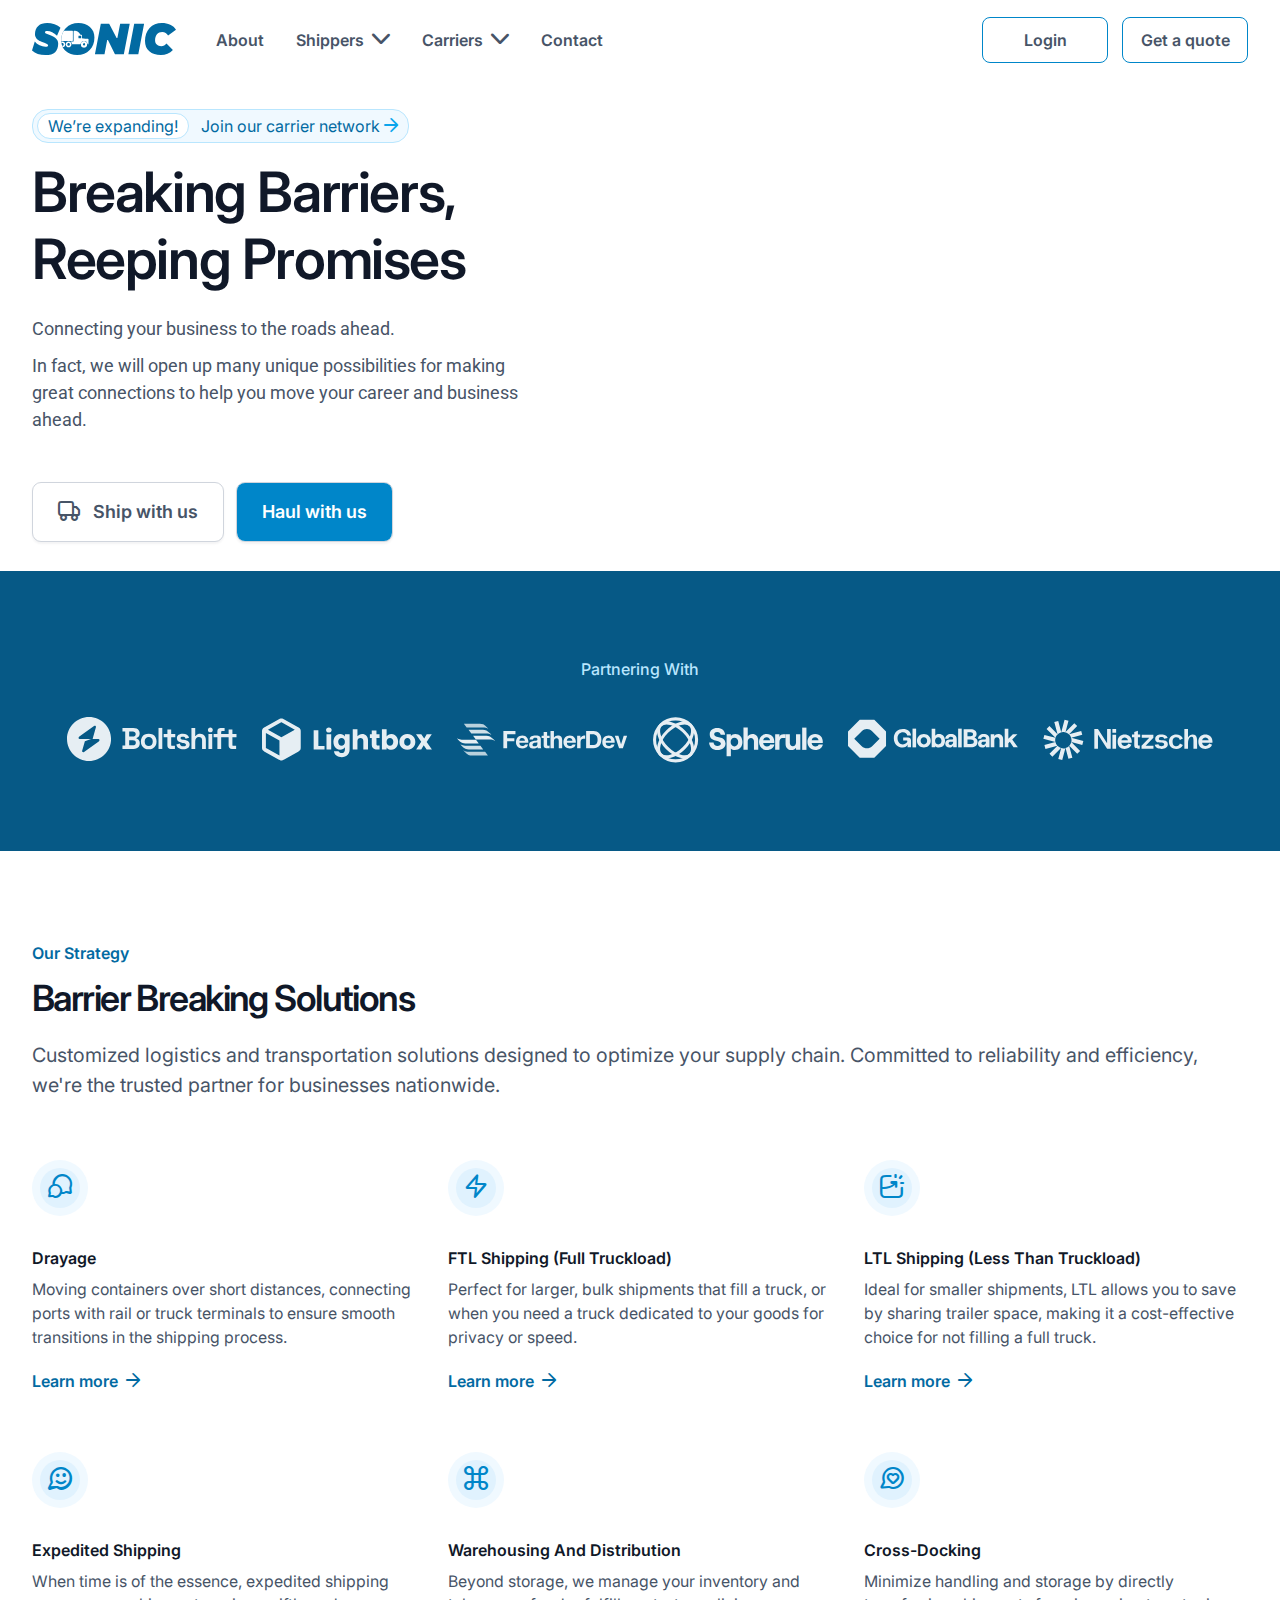
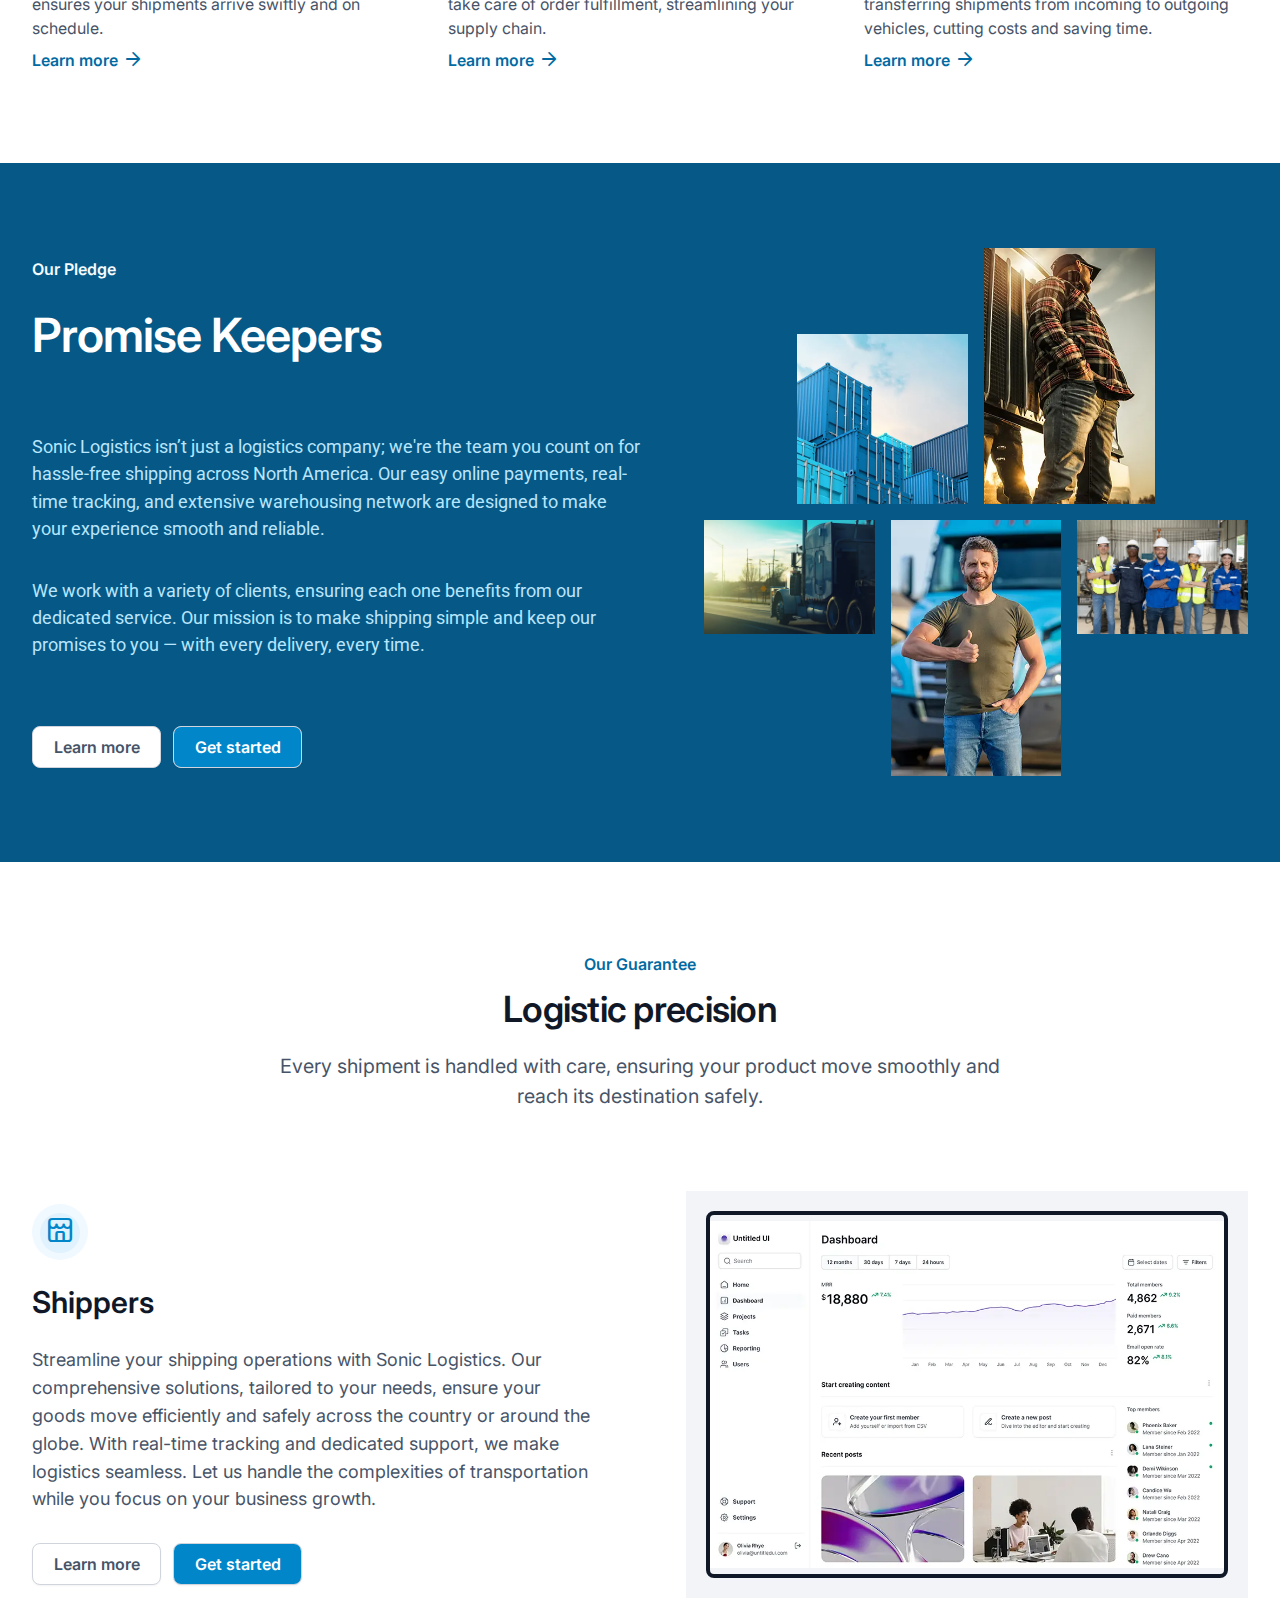
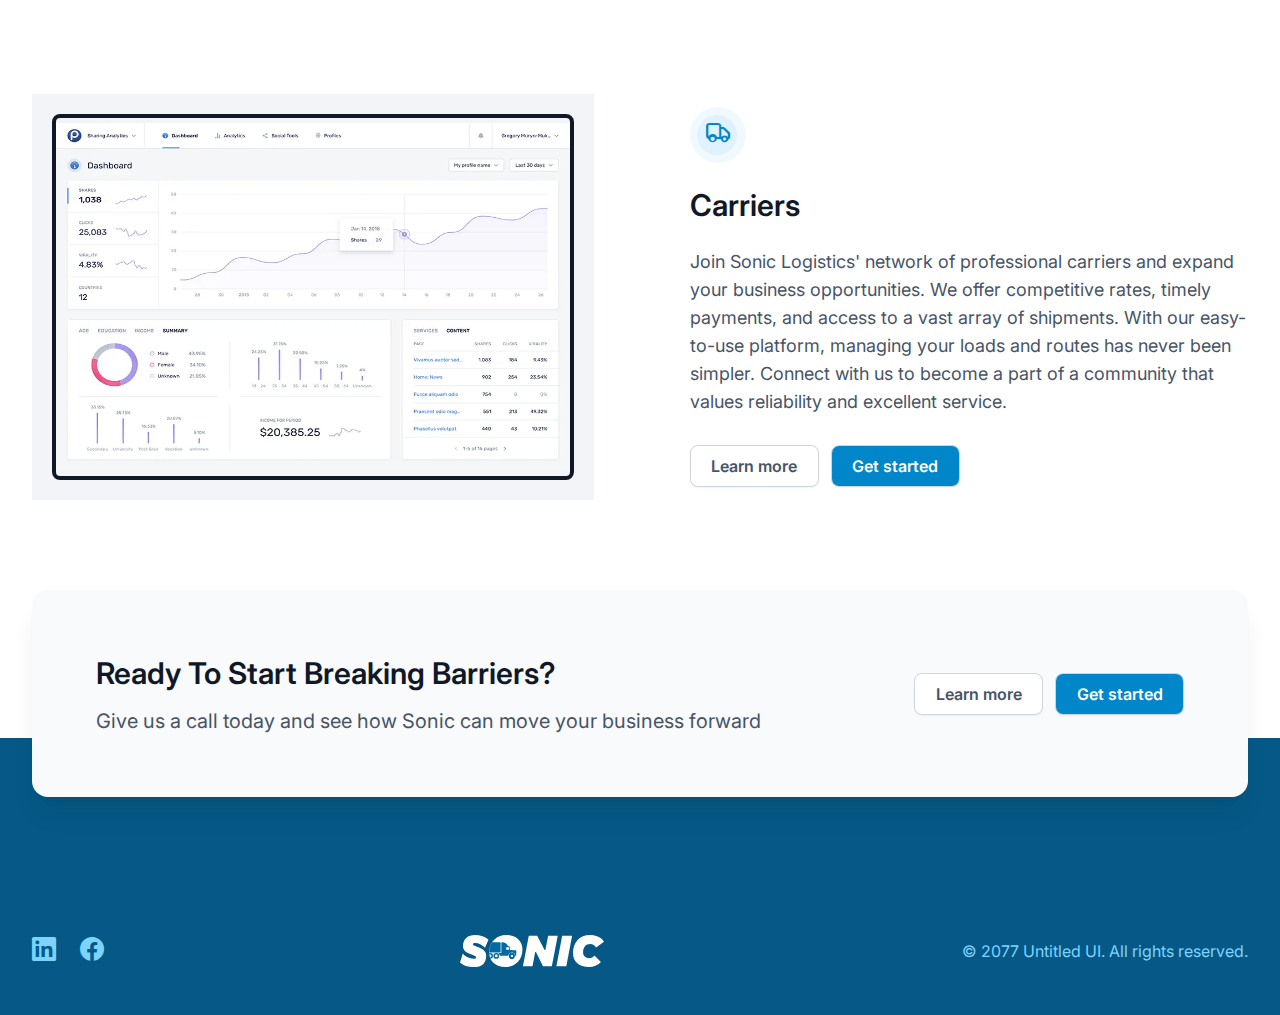
==== index.html @ 45ee9a06 "change_28.04.24-19:15" ====
<!DOCTYPE html>
<html lang="en">

<head>
	<title>SonicLogistic</title>
	<meta charset="UTF-8">
	<meta name="format-detection" content="telephone=no">
	<meta name="description" content="Author: Garshin K. V.,
	Truck rental website">
	<!-- <style>body{opacity: 0;}</style> -->
	<link rel="stylesheet" href="css/style.min.css?_v=20240428190856">
	<link rel="shortcut icon" href="favicon.ico">
	<!-- <meta name="robots" content="noindex, nofollow"> -->
	<meta name="viewport" content="width=device-width, initial-scale=1.0">
</head>

<body>
	<div class="wrapper">
		<div id="popup-open" aria-hidden="true" class="popup">
			<div class="popup__wrapper">

				<div class="popup__content">
					<button data-close type="button" class="popup__close-form">q</button>

					<!-- //TODO Form login -->
					<div class="client-blank client-blank--entrance">
						<h2 class="client-blank__title">Login</h2>

						<form class="client-blank__card-form" action="#" method="GET" enctype="multipart/form-data">

							<div class="client-blank__item-box">
								<span class="client-blank__icon-item">s</span>
								<input id="client-blank__cell-item-email" type="email" class="client-blank__cell-item" name="cell-email" required>
								<label for="client-blank__cell-item-email" class="client-blank__item-inscription">Enter Email</label>
							</div>

							<div class="client-blank__item-box">
								<span id="pass-icon" class="client-blank__icon-item client-blank__icon-item--pass">r</span>
								<input id="client-blank__cell-item-pass" type="password" class="client-blank__cell-item" name="cell-password" required>
								<label for="client-blank__cell-item-pass" class="client-blank__item-inscription">Enter Password</label>
							</div>

							<div class="client-blank__remember-forgot">
								<input id="client-blank__cell-remember-log" type="checkbox" class="client-blank__cell-remember" name="forgot-remember">
								<label for="client-blank__cell-remember-log" class="client-blank__remember-inscription">Remember me</label>

								<a href="#" target="_blank" class="client-blank__link-form-jump">Forgot Pasword?</a>
							</div>

							<button type="submit" class="client-blank__btn-login" arial-label="Enter form">Login</button>

							<div class="client-blank__login-register">
								<p class="client-blank__dont-account">Don't have account?</p>
								<button id="register" type="button" class="client-blank__link-form-log">Register</button>
							</div>

						</form>
					</div>

					<!-- //TODO Form registration -->
					<div class="client-blank client-blank--registration">
						<h2 class="client-blank__title">Registration</h2>

						<form class="client-blank__card-form" action="#" method="GET" enctype="multipart/form-data">

							<div class="client-blank__item-box">
								<span class="client-blank__icon-item">t</span>
								<input id="client-blank__user-cell" type="text" class="client-blank__cell-item" name="cell-user" required>
								<label for="client-blank__user-cell" class="client-blank__item-inscription">Username</label>
							</div>

							<div class="client-blank__item-box">
								<span class="client-blank__icon-item">s</span>
								<input id="client-blank__cell-item-email-reg" type="email" class="client-blank__cell-item" name="cell-email" required>
								<label for="client-blank__cell-item-email-reg" class="client-blank__item-inscription">Enter Email</label>
							</div>

							<div class="client-blank__item-box">
								<span id="pass-icon-reg" class="client-blank__icon-item client-blank__icon-item--reg">r</span>
								<input id="client-blank__cell-item-pass-reg" type="password" class="client-blank__cell-item" name="cell-password" required>
								<label for="client-blank__cell-item-pass-reg" class="client-blank__item-inscription">Enter Password</label>
							</div>

							<div class="client-blank__remember-forgot">
								<input id="client-blank__cell-remember-reg" type="checkbox" class="client-blank__cell-remember" name="forgot-remember">
								<label for="client-blank__cell-remember-reg" class="client-blank__remember-inscription">I agree to the terms & conditions</label>
							</div>

							<button type="submit" class="client-blank__btn-regestration" arial-label="Enter form">Login</button>

							<div class="client-blank__login-register">
								<p class="client-blank__dont-account">Alredy have account?</p>
								<button id="login" type="button" class="client-blank__link-form-log">Login</button>
							</div>

						</form>
					</div>

				</div>
			</div>
		</div>


		<header data-lp class="header">
			<div class="header__container">
				<a class="header__link" href="index.html" aria-label="Logo Company Sonic Logistic">
					<svg class="header__logo-company" xmlns="http://www.w3.org/2000/svg" width="144" height="32">
						<path d="M23.43 15.06c-.91-.7-1.85-1.3-2.81-1.78-.96-.49-2.13-.97-3.54-1.46-1.49-.54-2.55-1-3.16-1.36-.62-.38-.93-.79-.93-1.25 0-.83.76-1.24 2.28-1.24 3.29 0 6.53 1.56 9.74 4.67l3.46-7.85C26.98 3.17 25 1.96 22.52 1.17 20.05.39 17.59 0 15.14 0c-3.74 0-6.7.96-8.88 2.89-2.18 1.92-3.27 4.68-3.27 8.25 0 .97.17 1.85.51 2.65.34.81.72 1.45 1.14 1.95s1.04 1 1.88 1.48c.82.49 1.5.84 2.04 1.07.53.23 1.3.55 2.32.95 2.08.76 3.47 1.36 4.17 1.79.71.43 1.06.89 1.06 1.38 0 .91-.9 1.37-2.7 1.37-2 0-3.94-.48-5.84-1.44s-3.49-2.27-4.79-3.92L0 27.38C3.34 30.46 7.78 32 13.33 32c4.53 0 7.8-.96 9.82-2.87 2.03-1.92 3.04-4.67 3.04-8.27 0-1.22-.23-2.33-.69-3.3a7.05 7.05 0 0 0-2.07-2.5Zm34.5-11.08C54.94 1.33 51.11 0 46.44 0c-5.15 0-9.3 1.64-12.46 4.93-.69.71-1.3 1.46-1.83 2.25-.12.19-.25.37-.35.56 0 .01 0 .02-.02.03-1.71 2.75-2.55 5.99-2.55 9.72v.47c0 .09.01.18.01.27 0 .05.01.1.01.15.01.13.01.26.02.38 0 .05.01.11.01.16 0 .13.02.24.04.36.02.28.06.55.11.83.02.11.03.21.06.31 0 .03 0 .05.01.07.14.76.33 1.48.59 2.17a12.007 12.007 0 0 0 .51 1.24c.05.1.1.22.16.32.01.03.03.06.04.09.06.1.12.21.18.32.71 1.22 1.62 2.34 2.74 3.35 2.99 2.68 6.8 4.02 11.44 4.02 5.21 0 9.38-1.64 12.53-4.95 3.15-3.29 4.73-7.48 4.73-12.57 0-4.34-1.5-7.84-4.5-10.5ZM88.16.72l-2.79 14.27h-.75L77.17.72H68.8l-5.87 30.55h9.57l2.7-14.31h.75l7 14.31h8.88L97.73.72h-9.57Zm14.04 0-5.81 30.55h9.91L112.11.72h-9.91Zm30.02 21.73c-.94.48-1.94.72-2.98.72-1.8 0-3.28-.52-4.43-1.56s-1.73-2.51-1.73-4.39c0-2.43.62-4.42 1.88-5.98 1.25-1.55 3-2.34 5.25-2.34 1.3 0 2.46.34 3.51.99 1.03.67 1.82 1.5 2.36 2.53L144 6.76c-1.32-2.28-3.24-3.98-5.77-5.09C135.69.55 132.92 0 129.92 0c-5.15 0-9.26 1.66-12.32 4.99-3.07 3.32-4.6 7.65-4.6 12.96 0 4.4 1.44 7.84 4.33 10.32 2.88 2.48 6.72 3.73 11.53 3.73s8.92-1.65 12.03-4.97l-6.42-6.51c-.56.8-1.32 1.44-2.25 1.93Z" style="fill:#026aa2;stroke-width:0" />
						<path d="M40.89 8.25v9.22c0 .28-.23.51-.51.51H29.39s-.1-.01-.15-.02v-.47c0-3.73.84-6.97 2.55-9.72.01-.01.01-.02.02-.03h8.58c.28 0 .51.23.51.51Z" style="fill:#fff;stroke-width:0" />
						<path d="M55.75 15.86c-1.3-.1-3.84-.32-5.07-.42-.4-.03-.7-.36-.7-.76v-2.35c0-.37-.3-.67-.67-.66h-.51c-.33 0-.63-.18-.76-.48-.48-1.02-1.88-3.32-4.93-3.45h-.8c-.4 0-.72.33-.72.73v10.05h-2.86s-.09.04-.09.09v.03s.01.04.02.06c.41.49 1.15.65 1.45 2.67h8.51s.06-3.39 3.74-3.39c2.85 0 3.2 3.23 3.2 3.23s.79.57.89-.25c.07-.61.1-3.26.1-4.52 0-.46-.35-.54-.8-.58Zm-6.54-.54h-2.62s-.16-.67-.16-1.44.16-1.23.16-1.23h2.62v2.67Z" style="fill:#fff;stroke-width:0" />
						<path d="M52.09 18.52a2.86 2.86 0 1 0-.001 5.719 2.86 2.86 0 0 0 .001-5.719Zm0 4.19c-.73 0-1.33-.6-1.33-1.33s.6-1.33 1.33-1.33 1.33.6 1.33 1.33-.6 1.33-1.33 1.33Z" style="fill:#fff;stroke-width:0" />
						<path d="M52.09 18.52a2.86 2.86 0 1 0-.001 5.719 2.86 2.86 0 0 0 .001-5.719Zm0 4.19c-.73 0-1.33-.6-1.33-1.33s.6-1.33 1.33-1.33 1.33.6 1.33 1.33-.6 1.33-1.33 1.33Z" style="fill:#fff;stroke-width:0" />
						<path d="M52.09 18.52a2.86 2.86 0 1 0-.001 5.719 2.86 2.86 0 0 0 .001-5.719Zm0 4.19c-.73 0-1.33-.6-1.33-1.33s.6-1.33 1.33-1.33 1.33.6 1.33 1.33-.6 1.33-1.33 1.33Zm-21.67-4.19c-.41 0-.79.08-1.14.24 0 .05.01.11.01.16 0 .13.02.24.04.36.02.28.06.55.11.83.02.11.03.21.06.31.24-.23.56-.37.92-.37.73 0 1.32.6 1.32 1.33s-.59 1.33-1.32 1.33a.86.86 0 0 1-.32-.05 12.007 12.007 0 0 0 .51 1.24c.05.1.1.22.16.32 1.41-.18 2.5-1.38 2.5-2.84 0-1.58-1.28-2.86-2.85-2.86Zm6.17.03c-1.57 0-2.85 1.27-2.85 2.85s1.28 2.86 2.85 2.86 2.86-1.28 2.86-2.86-1.28-2.85-2.86-2.85Zm0 4.18c-.73 0-1.32-.59-1.32-1.33s.59-1.33 1.32-1.33 1.33.6 1.33 1.33-.59 1.33-1.33 1.33Z" style="fill:#fff;stroke-width:0" />
					</svg>
				</a>

				<div class="header__menu menu">


					<nav class="menu__body">
						<ul class="menu__list">
							<li class="menu__item">
								<a href="about.html" class="menu__link">About</a>
							</li>

							<li class="menu__item menu__item--mark">

								<a href="shippers.html" class="menu__link menu__link--parent">Shippers</a>

								<div class="menu__submenu submenu">
									<ul class="submenu__box">
										<li class="submenu__item">
											<a href="shippers.html#offers-shippers" class="submenu__link">Offers</a>
										</li>
										<li class="submenu__item">
											<a href="shippers.html#cooperation-shippers" class="submenu__link">Cooperation</a>
										</li>
										<li class="submenu__item">
											<a href="shippers.html#logistic-shippers" class="submenu__link">Logistic</a>
										</li>
										<li class="submenu__item">
											<a href="shippers.html#meneger-shippers" class="submenu__link">Management</a>
										</li>
										<li class="submenu__item">
											<a href="shippers.html#support-shippers" class="submenu__link">Support</a>
										</li>
										<li class="submenu__item">
											<a href="shippers.html#solution-shippers" class="submenu__link">Solutions</a>
										</li>
										<li class="submenu__item">
											<a href="shippers.html#barries-shippers" class="submenu__link">Feedback</a>
										</li>
									</ul>
								</div>
							</li>

							<li class="menu__item menu__item--mark">
								<a href="carriers.html" class="menu__link menu__link--parent">Carriers
								</a>
								<div class="menu__submenu submenu">
									<ul class="submenu__box">
										<li class="submenu__item">
											<a href="carriers.html#growth-carriers" class="submenu__link">Growth</a>
										</li>
										<li class="submenu__item">
											<a href="carriers.html#partnering-carriers" class="submenu__link">Cooperation</a>
										</li>
										<li class="submenu__item">
											<a href="carriers.html#support-carriers" class="submenu__link">Features</a>
										</li>
										<li class="submenu__item">
											<a href="carriers.html#feedback-carriers" class="submenu__link">Feedback</a>
										</li>
									</ul>
								</div>
							</li>

							<li class="menu__item">
								<a href="contact.html" class="menu__link">Contact</a>
							</li>
						</ul>
					</nav>


					<div class="menu__header-btn" data-da=".menu__list,519.98">
						<button type="button" data-popup="#popup-open" class="menu__btn-access menu__btn-access--login-in" aria-label="Login in">Login</button>
						<button type="button" class="menu__btn-access menu__btn-access--get-quote" aria-label="Get a quote">Get a quote</button>
					</div>

					<button type="button" class="menu__icon icon-menu" aria-label="Burger menu icon"><span></span></button>

				</div>
			</div>
		</header>
		<main class="page page--speaking">

			<!-- TODO BLOCK Hero -->
			<section class="hero hero--setup">
				<div class="hero__content">
					<div class="hero__zone">
						<div class="hero__body">
							<div class="hero__row-content">
								<div class="hero__expanding">We’re expanding!</div>
								<a href="#" target="_blank" class="hero__link">Join our carrier network</a>
							</div>
							<h1 class="hero__title">Breaking barriers, reeping promises</h1>
							<div class="hero__paragraph">
								<p>Connecting your business to the roads ahead.</p>
								<p>In fact, we will open up many unique possibilities for making great connections to help you move your career and business ahead.
								</p>
							</div>

							<div class="button-group button-group--setup">
								<button class="button-group__btn-jump button-group__btn-jump--ship-us" aria-label="Learn More">Ship with us</button>
								<button class="button-group__btn-jump button-group__btn-jump--haul-us" aria-label="Get Started">Haul with us</button>
							</div>

						</div>
					</div>
				</div>

				<div class="hero__image">
					<video src="img/home/hero/track.mp4" autoplay muted loop class="hero__img-item"></video>
				</div>
			</section>

			<!-- TODO BLOCK Partnering -->
			<section class="partner partner--setup">
				<div class="partner__container">
					<h3 class="partner__sub-caption">Partnering with</h3>

					<div class="partner__inner-list company-list">
						<div class="company-list__item">
							<svg class="company-list__thumb" width="170" height="48" viewBox="0 0 170 48" fill="none" xmlns="http://www.w3.org/2000/svg">
								<g opacity="0.9">
									<path fill-rule="evenodd" clip-rule="evenodd" d="M22 46C34.1503 46 44 36.1503 44 24C44 11.8497 34.1503 2 22 2C9.84971 2 0 11.8497 0 24C0 36.1503 9.84971 46 22 46ZM28.8632 12.2485C29.1973 11.0619 28.0457 10.3601 26.994 11.1094L12.3124 21.5685C11.1718 22.3811 11.3512 24 12.5819 24H16.448V23.9701H23.9828L17.8433 26.1363L15.1368 35.7515C14.8027 36.9382 15.9542 37.6399 17.006 36.8906L31.6876 26.4315C32.8282 25.619 32.6487 24 31.4181 24H25.5553L28.8632 12.2485Z" fill="white" />
									<path d="M55.38 33.9092V30.4292H58.14V16.3892H55.38V12.9092H66.18C67.46 12.9092 68.57 13.1292 69.51 13.5692C70.47 13.9892 71.21 14.5992 71.73 15.3992C72.27 16.1792 72.54 17.1192 72.54 18.2192V18.5192C72.54 19.4792 72.36 20.2692 72 20.8892C71.64 21.4892 71.21 21.9592 70.71 22.2992C70.23 22.6192 69.77 22.8492 69.33 22.9892V23.5292C69.77 23.6492 70.25 23.8792 70.77 24.2192C71.29 24.5392 71.73 25.0092 72.09 25.6292C72.47 26.2492 72.66 27.0592 72.66 28.0592V28.3592C72.66 29.5192 72.39 30.5192 71.85 31.3592C71.31 32.1792 70.56 32.8092 69.6 33.2492C68.66 33.6892 67.56 33.9092 66.3 33.9092H55.38ZM62.1 30.3092H65.82C66.68 30.3092 67.37 30.0992 67.89 29.6792C68.43 29.2592 68.7 28.6592 68.7 27.8792V27.5792C68.7 26.7992 68.44 26.1992 67.92 25.7792C67.4 25.3592 66.7 25.1492 65.82 25.1492H62.1V30.3092ZM62.1 21.5492H65.76C66.58 21.5492 67.25 21.3392 67.77 20.9192C68.31 20.4992 68.58 19.9192 68.58 19.1792V18.8792C68.58 18.1192 68.32 17.5392 67.8 17.1392C67.28 16.7192 66.6 16.5092 65.76 16.5092H62.1V21.5492Z" fill="white" />
									<path d="M81.6019 34.3292C80.1219 34.3292 78.7919 34.0292 77.6119 33.4292C76.4319 32.8292 75.5019 31.9592 74.8219 30.8192C74.1419 29.6792 73.8019 28.3092 73.8019 26.7092V26.2292C73.8019 24.6292 74.1419 23.2592 74.8219 22.1192C75.5019 20.9792 76.4319 20.1092 77.6119 19.5092C78.7919 18.9092 80.1219 18.6092 81.6019 18.6092C83.0819 18.6092 84.4119 18.9092 85.5919 19.5092C86.7719 20.1092 87.7019 20.9792 88.3819 22.1192C89.0619 23.2592 89.4019 24.6292 89.4019 26.2292V26.7092C89.4019 28.3092 89.0619 29.6792 88.3819 30.8192C87.7019 31.9592 86.7719 32.8292 85.5919 33.4292C84.4119 34.0292 83.0819 34.3292 81.6019 34.3292ZM81.6019 30.9692C82.7619 30.9692 83.7219 30.5992 84.4819 29.8592C85.2419 29.0992 85.6219 28.0192 85.6219 26.6192V26.3192C85.6219 24.9192 85.2419 23.8492 84.4819 23.1092C83.7419 22.3492 82.7819 21.9692 81.6019 21.9692C80.4419 21.9692 79.4819 22.3492 78.7219 23.1092C77.9619 23.8492 77.5819 24.9192 77.5819 26.3192V26.6192C77.5819 28.0192 77.9619 29.0992 78.7219 29.8592C79.4819 30.5992 80.4419 30.9692 81.6019 30.9692Z" fill="white" />
									<path d="M91.391 33.9092V12.9092H95.171V33.9092H91.391Z" fill="white" />
									<path d="M103.56 33.9092C102.58 33.9092 101.78 33.6092 101.16 33.0092C100.56 32.3892 100.26 31.5692 100.26 30.5492V22.1492H96.5398V19.0292H100.26V14.4092H104.04V19.0292H108.12V22.1492H104.04V29.8892C104.04 30.4892 104.32 30.7892 104.88 30.7892H107.76V33.9092H103.56Z" fill="white" />
									<path d="M116.221 34.3292C114.281 34.3292 112.691 33.9092 111.451 33.0692C110.211 32.2292 109.461 31.0292 109.201 29.4692L112.681 28.5692C112.821 29.2692 113.051 29.8192 113.371 30.2192C113.711 30.6192 114.121 30.9092 114.601 31.0892C115.101 31.2492 115.641 31.3292 116.221 31.3292C117.101 31.3292 117.751 31.1792 118.171 30.8792C118.591 30.5592 118.801 30.1692 118.801 29.7092C118.801 29.2492 118.601 28.8992 118.201 28.6592C117.801 28.3992 117.161 28.1892 116.281 28.0292L115.441 27.8792C114.401 27.6792 113.451 27.4092 112.591 27.0692C111.731 26.7092 111.041 26.2192 110.521 25.5992C110.001 24.9792 109.741 24.1792 109.741 23.1992C109.741 21.7192 110.281 20.5892 111.361 19.8092C112.441 19.0092 113.861 18.6092 115.621 18.6092C117.281 18.6092 118.661 18.9792 119.761 19.7192C120.861 20.4592 121.581 21.4292 121.921 22.6292L118.411 23.7092C118.251 22.9492 117.921 22.4092 117.421 22.0892C116.941 21.7692 116.341 21.6092 115.621 21.6092C114.901 21.6092 114.351 21.7392 113.971 21.9992C113.591 22.2392 113.401 22.5792 113.401 23.0192C113.401 23.4992 113.601 23.8592 114.001 24.0992C114.401 24.3192 114.941 24.4892 115.621 24.6092L116.461 24.7592C117.581 24.9592 118.591 25.2292 119.491 25.5692C120.411 25.8892 121.131 26.3592 121.651 26.9792C122.191 27.5792 122.461 28.3992 122.461 29.4392C122.461 30.9992 121.891 32.2092 120.751 33.0692C119.631 33.9092 118.121 34.3292 116.221 34.3292Z" fill="white" />
									<path d="M124.274 33.9092V12.9092H128.054V20.8592H128.594C128.754 20.5392 129.004 20.2192 129.344 19.8992C129.684 19.5792 130.134 19.3192 130.694 19.1192C131.274 18.8992 132.004 18.7892 132.884 18.7892C134.044 18.7892 135.054 19.0592 135.914 19.5992C136.794 20.1192 137.474 20.8492 137.954 21.7892C138.434 22.7092 138.674 23.7892 138.674 25.0292V33.9092H134.894V25.3292C134.894 24.2092 134.614 23.3692 134.054 22.8092C133.514 22.2492 132.734 21.9692 131.714 21.9692C130.554 21.9692 129.654 22.3592 129.014 23.1392C128.374 23.8992 128.054 24.9692 128.054 26.3492V33.9092H124.274Z" fill="white" />
									<path d="M141.26 33.9092V19.0292H145.04V33.9092H141.26ZM143.15 17.2892C142.47 17.2892 141.89 17.0692 141.41 16.6292C140.95 16.1892 140.72 15.6092 140.72 14.8892C140.72 14.1692 140.95 13.5892 141.41 13.1492C141.89 12.7092 142.47 12.4892 143.15 12.4892C143.85 12.4892 144.43 12.7092 144.89 13.1492C145.35 13.5892 145.58 14.1692 145.58 14.8892C145.58 15.6092 145.35 16.1892 144.89 16.6292C144.43 17.0692 143.85 17.2892 143.15 17.2892Z" fill="white" />
									<path d="M150.189 33.9092V22.1492H146.409V19.0292H150.189V16.2692C150.189 15.2492 150.489 14.4392 151.089 13.8392C151.709 13.2192 152.509 12.9092 153.489 12.9092H157.389V16.0292H154.809C154.249 16.0292 153.969 16.3292 153.969 16.9292V19.0292H157.869V22.1492H153.969V33.9092H150.189Z" fill="white" />
									<path d="M164.702 33.9092C163.722 33.9092 162.922 33.6092 162.302 33.0092C161.702 32.3892 161.402 31.5692 161.402 30.5492V22.1492H157.682V19.0292H161.402V14.4092H165.182V19.0292H169.262V22.1492H165.182V29.8892C165.182 30.4892 165.462 30.7892 166.022 30.7892H168.902V33.9092H164.702Z" fill="white" />
								</g>
							</svg>
						</div>

						<div class="company-list__item">
							<svg class="company-list__thumb" width="167" height="48" viewBox="0 0 167 48" fill="none" xmlns="http://www.w3.org/2000/svg">
								<g opacity="0.9">
									<path fill-rule="evenodd" clip-rule="evenodd" d="M19.7655 3.4479C19.2605 3.34403 18.7396 3.34403 18.2345 3.4479C17.6507 3.56797 17.1289 3.86023 16.7141 4.09258L16.601 4.15574L2.54153 11.9666C2.50266 11.9882 2.46261 12.0102 2.42157 12.0328C1.98243 12.2747 1.43029 12.5788 1.00627 13.0389C0.639674 13.4368 0.362246 13.9082 0.192535 14.4219C-0.00375985 15.016 -0.00146325 15.6464 0.000363158 16.1477C0.000533889 16.1946 0.000700421 16.2403 0.000700421 16.2847V31.7067C0.000700421 31.7511 0.000533889 31.7969 0.000363158 31.8437C-0.00146325 32.3451 -0.00375985 32.9754 0.192536 33.5695C0.362247 34.0832 0.639677 34.5547 1.00627 34.9525C1.43029 35.4126 1.98244 35.7167 2.42157 35.9586C2.46261 35.9812 2.50266 36.0033 2.54153 36.0249L16.601 43.8357L16.7141 43.8988C17.1289 44.1312 17.6507 44.4235 18.2345 44.5435C18.7396 44.6474 19.2605 44.6474 19.7655 44.5435C20.3493 44.4235 20.8711 44.1312 21.2859 43.8988L21.399 43.8357L35.4585 36.0249C35.4757 36.0153 35.4931 36.0057 35.5107 35.9959C35.5329 35.9837 35.5555 35.9712 35.5784 35.9586C36.0176 35.7167 36.5697 35.4126 36.9937 34.9525C37.3603 34.5547 37.6378 34.0832 37.8075 33.5695C38.0038 32.9754 38.0015 32.3451 37.9996 31.8437C37.9995 31.7969 37.9993 31.7511 37.9993 31.7067V16.2847C37.9993 16.2403 37.9995 16.1946 37.9996 16.1477C38.0015 15.6464 38.0038 15.016 37.8075 14.4219C37.6378 13.9082 37.3603 13.4367 36.9937 13.0389C36.5697 12.5788 36.0176 12.2747 35.5784 12.0328L35.5769 12.032C35.5364 12.0097 35.4968 11.9879 35.4585 11.9666L21.399 4.15574L21.2859 4.09257C20.8711 3.86022 20.3493 3.56797 19.7655 3.4479ZM18.4464 7.47742C18.7343 7.31746 18.8813 7.23664 18.9909 7.18376L19 7.17941L19.0091 7.18376C19.1187 7.23664 19.2657 7.31746 19.5536 7.47742L32.1871 14.496L18.9999 21.8222L5.81285 14.4961L18.4464 7.47742ZM3.80056 17.725L17.1 25.1136L17.1001 39.766L4.38691 32.7032C4.08301 32.5343 3.92785 32.4472 3.81899 32.3779L3.8098 32.372L3.80911 32.3611C3.80135 32.2323 3.80056 32.0543 3.80056 31.7067V17.725Z" fill="white" />
									<path d="M55.2911 30.3452H61.3391V33.9092H50.6741V14.9552H55.2911V30.3452Z" fill="white" />
									<path d="M65.5933 17.2772C64.7833 17.2772 64.1173 17.0432 63.5953 16.5752C63.0913 16.0892 62.8393 15.4952 62.8393 14.7932C62.8393 14.0732 63.0913 13.4792 63.5953 13.0112C64.1173 12.5252 64.7833 12.2822 65.5933 12.2822C66.3853 12.2822 67.0333 12.5252 67.5373 13.0112C68.0593 13.4792 68.3203 14.0732 68.3203 14.7932C68.3203 15.4952 68.0593 16.0892 67.5373 16.5752C67.0333 17.0432 66.3853 17.2772 65.5933 17.2772ZM67.8883 18.8432V33.9092H63.2713V18.8432H67.8883Z" fill="white" />
									<path d="M76.6882 18.6272C77.7502 18.6272 78.6772 18.8432 79.4692 19.2752C80.2792 19.7072 80.9002 20.2742 81.3321 20.9762V18.8432H85.9492V33.8822C85.9492 35.2682 85.6702 36.5192 85.1122 37.6352C84.5722 38.7692 83.7351 39.6692 82.6012 40.3352C81.4852 41.0012 80.0902 41.3342 78.4162 41.3342C76.1842 41.3342 74.3751 40.8032 72.9891 39.7412C71.6031 38.6972 70.8111 37.2752 70.6131 35.4752H75.1761C75.3201 36.0512 75.6621 36.5012 76.2022 36.8252C76.7422 37.1672 77.4081 37.3382 78.2001 37.3382C79.1542 37.3382 79.9102 37.0592 80.4682 36.5012C81.0442 35.9612 81.3321 35.0882 81.3321 33.8822V31.7492C80.8822 32.4512 80.2612 33.0272 79.4692 33.4772C78.6772 33.9092 77.7502 34.1252 76.6882 34.1252C75.4461 34.1252 74.3211 33.8102 73.3132 33.1802C72.3052 32.5322 71.5042 31.6232 70.9102 30.4532C70.3342 29.2652 70.0462 27.8972 70.0462 26.3492C70.0462 24.8012 70.3342 23.4422 70.9102 22.2722C71.5042 21.1022 72.3052 20.2022 73.3132 19.5722C74.3211 18.9422 75.4461 18.6272 76.6882 18.6272ZM81.3321 26.3762C81.3321 25.2242 81.0082 24.3152 80.3602 23.6492C79.7302 22.9832 78.9562 22.6502 78.0381 22.6502C77.1201 22.6502 76.3371 22.9832 75.6891 23.6492C75.0591 24.2972 74.7442 25.1972 74.7442 26.3492C74.7442 27.5012 75.0591 28.4192 75.6891 29.1032C76.3371 29.7692 77.1201 30.1022 78.0381 30.1022C78.9562 30.1022 79.7302 29.7692 80.3602 29.1032C81.0082 28.4372 81.3321 27.5282 81.3321 26.3762Z" fill="white" />
									<path d="M98.2803 18.6812C100.008 18.6812 101.394 19.2572 102.438 20.4092C103.482 21.5432 104.004 23.1092 104.004 25.1072V33.9092H99.4143V25.7282C99.4143 24.7202 99.1533 23.9372 98.6313 23.3792C98.1093 22.8212 97.4073 22.5422 96.5253 22.5422C95.6433 22.5422 94.9413 22.8212 94.4193 23.3792C93.8973 23.9372 93.6363 24.7202 93.6363 25.7282V33.9092H89.0193V13.9292H93.6363V20.8682C94.1043 20.2022 94.7433 19.6712 95.5533 19.2752C96.3633 18.8792 97.2723 18.6812 98.2803 18.6812Z" fill="white" />
									<path d="M115.34 29.9942V33.9092H112.991C111.317 33.9092 110.012 33.5042 109.076 32.6942C108.14 31.8662 107.672 30.5252 107.672 28.6712V22.6772H105.836V18.8432H107.672V15.1712H112.289V18.8432H115.313V22.6772H112.289V28.7252C112.289 29.1752 112.397 29.4992 112.613 29.6972C112.829 29.8952 113.189 29.9942 113.693 29.9942H115.34Z" fill="white" />
									<path d="M122.258 20.9762C122.69 20.2742 123.311 19.7072 124.121 19.2752C124.931 18.8432 125.858 18.6272 126.902 18.6272C128.144 18.6272 129.269 18.9422 130.277 19.5722C131.285 20.2022 132.077 21.1022 132.653 22.2722C133.247 23.4422 133.544 24.8012 133.544 26.3492C133.544 27.8972 133.247 29.2652 132.653 30.4532C132.077 31.6232 131.285 32.5322 130.277 33.1802C129.269 33.8102 128.144 34.1252 126.902 34.1252C125.84 34.1252 124.913 33.9182 124.121 33.5042C123.329 33.0722 122.708 32.5052 122.258 31.8032V33.9092H117.641V13.9292H122.258V20.9762ZM128.846 26.3492C128.846 25.1972 128.522 24.2972 127.874 23.6492C127.244 22.9832 126.461 22.6502 125.525 22.6502C124.607 22.6502 123.824 22.9832 123.176 23.6492C122.546 24.3152 122.231 25.2242 122.231 26.3762C122.231 27.5282 122.546 28.4372 123.176 29.1032C123.824 29.7692 124.607 30.1022 125.525 30.1022C126.443 30.1022 127.226 29.7692 127.874 29.1032C128.522 28.4192 128.846 27.5012 128.846 26.3492Z" fill="white" />
									<path d="M142.555 34.1252C141.079 34.1252 139.747 33.8102 138.559 33.1802C137.389 32.5502 136.462 31.6502 135.778 30.4802C135.112 29.3102 134.779 27.9422 134.779 26.3762C134.779 24.8282 135.121 23.4692 135.805 22.2992C136.489 21.1112 137.425 20.2022 138.613 19.5722C139.801 18.9422 141.133 18.6272 142.609 18.6272C144.085 18.6272 145.417 18.9422 146.605 19.5722C147.793 20.2022 148.729 21.1112 149.413 22.2992C150.097 23.4692 150.439 24.8282 150.439 26.3762C150.439 27.9242 150.088 29.2922 149.386 30.4802C148.702 31.6502 147.757 32.5502 146.551 33.1802C145.363 33.8102 144.031 34.1252 142.555 34.1252ZM142.555 30.1292C143.437 30.1292 144.184 29.8052 144.796 29.1572C145.426 28.5092 145.741 27.5822 145.741 26.3762C145.741 25.1702 145.435 24.2432 144.823 23.5952C144.229 22.9472 143.491 22.6232 142.609 22.6232C141.709 22.6232 140.962 22.9472 140.368 23.5952C139.774 24.2252 139.477 25.1522 139.477 26.3762C139.477 27.5822 139.765 28.5092 140.341 29.1572C140.935 29.8052 141.673 30.1292 142.555 30.1292Z" fill="white" />
									<path d="M161.528 33.9092L158.639 29.7242L156.209 33.9092H151.214L156.182 26.2142L151.079 18.8432H156.263L159.152 23.0012L161.582 18.8432H166.577L161.528 26.4302L166.712 33.9092H161.528Z" fill="white" />
								</g>
							</svg>
						</div>

						<div class="company-list__item">
							<svg class="company-list__thumb" width="198" height="48" viewBox="0 0 198 48" fill="none" xmlns="http://www.w3.org/2000/svg">
								<g opacity="0.9">
									<path opacity="0.8" d="M36.3066 11.1631C35.8743 10.7309 35.4421 10.2987 35.0099 9.86648C33.7132 8.48337 32.3301 7.10027 30.6012 6.23583C28.613 5.1985 26.4519 5.45783 24.2908 5.45783C21.006 5.45783 12.7938 5.45783 7.95291 5.45783L11.2378 9.86648C17.2024 9.86648 26.5384 9.86648 30.8606 9.86648C32.6759 9.86648 34.2319 10.2123 35.7014 11.1631C35.9608 11.2496 36.2201 11.2496 36.3066 11.1631Z" fill="white" />
									<path opacity="0.9" d="M39.9372 18.2516C39.505 17.8194 39.0727 17.3872 38.6405 16.955C37.3439 15.5719 35.9608 14.1888 34.2319 13.3243C32.2437 12.287 30.0826 12.5463 27.9215 12.5463C25.0688 12.5463 18.2397 12.5463 13.3989 12.5463L16.6837 16.955C22.5619 16.955 30.6012 16.955 34.5777 16.955C36.393 16.955 37.949 17.3007 39.4185 18.2516C39.5914 18.3381 39.7643 18.3381 39.9372 18.2516Z" fill="white" />
									<path d="M44 25.1669C43.5678 24.7347 43.1356 24.3025 42.7034 23.8703C41.4067 22.4872 40.0236 21.104 38.2947 20.2396C36.3065 19.2023 34.1454 19.4616 31.9843 19.4616C29.3045 19.4616 23.4264 19.4616 18.6719 19.4616L21.9568 23.8703C27.6621 23.8703 34.9234 23.8703 38.5541 23.8703C40.3694 23.8703 41.9254 24.216 43.3949 25.1669C43.6542 25.2534 43.8271 25.3398 44 25.1669Z" fill="white" />
									<path opacity="0.8" d="M7.60715 36.8369C8.03937 37.2691 8.47159 37.7013 8.90381 38.1335C10.2005 39.5166 11.5836 40.8997 13.3124 41.7642C15.3007 42.8015 17.4618 42.5422 19.6229 42.5422H35.9608L32.6759 38.1335C26.7113 38.1335 17.3753 38.1335 13.0531 38.1335C11.2378 38.1335 9.6818 37.7878 8.21225 36.8369C7.95292 36.7504 7.78004 36.7504 7.60715 36.8369Z" fill="white" />
									<path opacity="0.9" d="M3.97646 29.7487C4.40868 30.1809 4.8409 30.6131 5.27312 31.0454C6.56978 32.4285 7.95287 33.8116 9.68175 34.676C11.67 35.7133 13.8311 35.454 15.9922 35.454H30.5148L27.2299 31.0454C21.3517 31.0454 13.3124 31.0454 9.33598 31.0454C7.52066 31.0454 5.96466 30.6996 4.49511 29.7487C4.32222 29.6623 4.14934 29.6623 3.97646 29.7487Z" fill="white" />
									<path d="M0 22.7465C0.43222 23.1787 0.86444 23.6109 1.29666 24.0431C2.59332 25.4262 3.97643 26.8094 5.70531 27.6738C7.69352 28.7111 9.85461 28.4518 12.0157 28.4518H25.3281L22.0432 24.0431C16.3379 24.0431 9.07662 24.0431 5.44598 24.0431C3.63065 24.0431 2.07465 23.6974 0.605106 22.7465C0.345773 22.66 0.172888 22.66 0 22.7465Z" fill="white" />
									<path d="M53.932 14.008V34H58.328V25.74H66.7V22.324H58.328V17.704H67.988V14.008H53.932Z" fill="white" />
									<path d="M79.0137 25.208H72.5457C72.5643 24.928 72.6203 24.6107 72.7137 24.256C72.8257 23.9013 73.003 23.5653 73.2457 23.248C73.507 22.9307 73.843 22.6693 74.2537 22.464C74.683 22.24 75.215 22.128 75.8497 22.128C76.8203 22.128 77.539 22.3893 78.0057 22.912C78.491 23.4347 78.827 24.2 79.0137 25.208ZM72.5457 27.728H82.9897C83.0643 26.608 82.971 25.5347 82.7097 24.508C82.4483 23.4813 82.019 22.5667 81.4217 21.764C80.843 20.9613 80.0963 20.3267 79.1817 19.86C78.267 19.3747 77.1937 19.132 75.9617 19.132C74.8603 19.132 73.8523 19.328 72.9377 19.72C72.0417 20.112 71.267 20.6533 70.6137 21.344C69.9603 22.016 69.4563 22.8187 69.1017 23.752C68.747 24.6853 68.5697 25.6933 68.5697 26.776C68.5697 27.896 68.7377 28.9227 69.0737 29.856C69.4283 30.7893 69.923 31.592 70.5577 32.264C71.1923 32.936 71.967 33.4587 72.8817 33.832C73.7963 34.1867 74.823 34.364 75.9617 34.364C77.6043 34.364 79.0043 33.9907 80.1617 33.244C81.319 32.4973 82.1777 31.256 82.7377 29.52H79.2377C79.107 29.968 78.7523 30.3973 78.1737 30.808C77.595 31.2 76.9043 31.396 76.1017 31.396C74.9817 31.396 74.123 31.1067 73.5257 30.528C72.9283 29.9493 72.6017 29.016 72.5457 27.728Z" fill="white" />
									<path d="M84.3398 23.976C84.3958 23.0427 84.6291 22.268 85.0398 21.652C85.4505 21.036 85.9731 20.5413 86.6078 20.168C87.2425 19.7947 87.9518 19.5333 88.7358 19.384C89.5385 19.216 90.3411 19.132 91.1438 19.132C91.8718 19.132 92.6091 19.188 93.3558 19.3C94.1025 19.3933 94.7838 19.5893 95.3998 19.888C96.0158 20.1867 96.5198 20.6067 96.9118 21.148C97.3038 21.6707 97.4998 22.3707 97.4998 23.248V30.78C97.4998 31.4333 97.5371 32.0587 97.6118 32.656C97.6865 33.2533 97.8171 33.7013 98.0038 34H93.9718C93.8971 33.776 93.8318 33.552 93.7758 33.328C93.7385 33.0853 93.7105 32.8427 93.6918 32.6C93.0571 33.2533 92.3105 33.7107 91.4518 33.972C90.5931 34.2333 89.7158 34.364 88.8198 34.364C88.1291 34.364 87.4851 34.28 86.8878 34.112C86.2905 33.944 85.7678 33.6827 85.3198 33.328C84.8718 32.9733 84.5171 32.5253 84.2558 31.984C84.0131 31.4427 83.8918 30.7987 83.8918 30.052C83.8918 29.2307 84.0318 28.5587 84.3118 28.036C84.6105 27.4947 84.9838 27.0653 85.4318 26.748C85.8985 26.4307 86.4211 26.1973 86.9998 26.048C87.5971 25.88 88.1945 25.7493 88.7918 25.656C89.3891 25.5627 89.9771 25.488 90.5558 25.432C91.1345 25.376 91.6478 25.292 92.0958 25.18C92.5438 25.068 92.8985 24.9093 93.1598 24.704C93.4211 24.48 93.5425 24.1627 93.5238 23.752C93.5238 23.3227 93.4491 22.9867 93.2998 22.744C93.1691 22.4827 92.9825 22.2867 92.7398 22.156C92.5158 22.0067 92.2451 21.9133 91.9278 21.876C91.6291 21.82 91.3025 21.792 90.9478 21.792C90.1638 21.792 89.5478 21.96 89.0998 22.296C88.6518 22.632 88.3905 23.192 88.3158 23.976H84.3398ZM93.5238 26.916C93.3558 27.0653 93.1411 27.1867 92.8798 27.28C92.6371 27.3547 92.3665 27.42 92.0678 27.476C91.7878 27.532 91.4891 27.5787 91.1718 27.616C90.8545 27.6533 90.5371 27.7 90.2198 27.756C89.9211 27.812 89.6225 27.8867 89.3238 27.98C89.0438 28.0733 88.7918 28.204 88.5678 28.372C88.3625 28.5213 88.1945 28.7173 88.0638 28.96C87.9331 29.2027 87.8678 29.5107 87.8678 29.884C87.8678 30.2387 87.9331 30.5373 88.0638 30.78C88.1945 31.0227 88.3718 31.2187 88.5958 31.368C88.8198 31.4987 89.0811 31.592 89.3798 31.648C89.6785 31.704 89.9865 31.732 90.3038 31.732C91.0878 31.732 91.6945 31.6013 92.1238 31.34C92.5531 31.0787 92.8705 30.7707 93.0758 30.416C93.2811 30.0427 93.4025 29.6693 93.4398 29.296C93.4958 28.9227 93.5238 28.624 93.5238 28.4V26.916Z" fill="white" />
									<path d="M104.786 19.524V15.184H100.81V19.524H98.4019V22.184H100.81V30.724C100.81 31.452 100.931 32.04 101.174 32.488C101.417 32.936 101.743 33.2813 102.154 33.524C102.583 33.7667 103.069 33.9253 103.61 34C104.17 34.0933 104.758 34.14 105.374 34.14C105.766 34.14 106.167 34.1307 106.578 34.112C106.989 34.0933 107.362 34.056 107.698 34V30.92C107.511 30.9573 107.315 30.9853 107.11 31.004C106.905 31.0227 106.69 31.032 106.466 31.032C105.794 31.032 105.346 30.92 105.122 30.696C104.898 30.472 104.786 30.024 104.786 29.352V22.184H107.698V19.524H104.786Z" fill="white" />
									<path d="M108.75 14.008V34H112.726V26.412C112.726 24.9373 112.968 23.8827 113.454 23.248C113.939 22.5947 114.723 22.268 115.806 22.268C116.758 22.268 117.42 22.5667 117.794 23.164C118.167 23.7427 118.354 24.6293 118.354 25.824V34H122.33V25.096C122.33 24.2 122.246 23.388 122.078 22.66C121.928 21.9133 121.658 21.288 121.266 20.784C120.874 20.2613 120.332 19.86 119.642 19.58C118.97 19.2813 118.102 19.132 117.038 19.132C116.291 19.132 115.526 19.328 114.742 19.72C113.958 20.0933 113.314 20.7 112.81 21.54H112.726V14.008H108.75Z" fill="white" />
									<path d="M134.251 25.208H127.783C127.802 24.928 127.858 24.6107 127.951 24.256C128.063 23.9013 128.241 23.5653 128.483 23.248C128.745 22.9307 129.081 22.6693 129.491 22.464C129.921 22.24 130.453 22.128 131.087 22.128C132.058 22.128 132.777 22.3893 133.243 22.912C133.729 23.4347 134.065 24.2 134.251 25.208ZM127.783 27.728H138.227C138.302 26.608 138.209 25.5347 137.947 24.508C137.686 23.4813 137.257 22.5667 136.659 21.764C136.081 20.9613 135.334 20.3267 134.419 19.86C133.505 19.3747 132.431 19.132 131.199 19.132C130.098 19.132 129.09 19.328 128.175 19.72C127.279 20.112 126.505 20.6533 125.851 21.344C125.198 22.016 124.694 22.8187 124.339 23.752C123.985 24.6853 123.807 25.6933 123.807 26.776C123.807 27.896 123.975 28.9227 124.311 29.856C124.666 30.7893 125.161 31.592 125.795 32.264C126.43 32.936 127.205 33.4587 128.119 33.832C129.034 34.1867 130.061 34.364 131.199 34.364C132.842 34.364 134.242 33.9907 135.399 33.244C136.557 32.4973 137.415 31.256 137.975 29.52H134.475C134.345 29.968 133.99 30.3973 133.411 30.808C132.833 31.2 132.142 31.396 131.339 31.396C130.219 31.396 129.361 31.1067 128.763 30.528C128.166 29.9493 127.839 29.016 127.783 27.728Z" fill="white" />
									<path d="M139.745 19.524V34H143.721V27.476C143.721 26.8227 143.787 26.216 143.917 25.656C144.048 25.096 144.263 24.6107 144.561 24.2C144.879 23.7707 145.289 23.4347 145.793 23.192C146.297 22.9493 146.913 22.828 147.641 22.828C147.884 22.828 148.136 22.8467 148.397 22.884C148.659 22.9027 148.883 22.9307 149.069 22.968V19.272C148.752 19.1787 148.463 19.132 148.201 19.132C147.697 19.132 147.212 19.2067 146.745 19.356C146.279 19.5053 145.84 19.72 145.429 20C145.019 20.2613 144.655 20.588 144.337 20.98C144.02 21.3533 143.768 21.764 143.581 22.212H143.525V19.524H139.745Z" fill="white" />
									<path d="M154.604 30.304V17.704H157.74C158.823 17.704 159.728 17.8627 160.456 18.18C161.203 18.4787 161.8 18.9173 162.248 19.496C162.696 20.0747 163.014 20.7747 163.2 21.596C163.406 22.3987 163.508 23.304 163.508 24.312C163.508 25.4133 163.368 26.3467 163.088 27.112C162.808 27.8773 162.435 28.5027 161.968 28.988C161.502 29.4547 160.97 29.7907 160.372 29.996C159.775 30.2013 159.159 30.304 158.524 30.304H154.604ZM150.208 14.008V34H158.832C160.363 34 161.688 33.748 162.808 33.244C163.947 32.7213 164.89 32.012 165.636 31.116C166.402 30.22 166.971 29.156 167.344 27.924C167.718 26.692 167.904 25.348 167.904 23.892C167.904 22.2307 167.671 20.784 167.204 19.552C166.756 18.32 166.122 17.2933 165.3 16.472C164.498 15.6507 163.536 15.0347 162.416 14.624C161.315 14.2133 160.12 14.008 158.832 14.008H150.208Z" fill="white" />
									<path d="M179.446 25.208H172.978C172.997 24.928 173.053 24.6107 173.146 24.256C173.258 23.9013 173.435 23.5653 173.678 23.248C173.939 22.9307 174.275 22.6693 174.686 22.464C175.116 22.24 175.647 22.128 176.282 22.128C177.253 22.128 177.971 22.3893 178.438 22.912C178.924 23.4347 179.259 24.2 179.446 25.208ZM172.978 27.728H183.422C183.497 26.608 183.403 25.5347 183.142 24.508C182.881 23.4813 182.451 22.5667 181.854 21.764C181.275 20.9613 180.529 20.3267 179.614 19.86C178.7 19.3747 177.626 19.132 176.394 19.132C175.293 19.132 174.285 19.328 173.37 19.72C172.474 20.112 171.7 20.6533 171.046 21.344C170.393 22.016 169.889 22.8187 169.534 23.752C169.179 24.6853 169.002 25.6933 169.002 26.776C169.002 27.896 169.17 28.9227 169.506 29.856C169.861 30.7893 170.355 31.592 170.99 32.264C171.625 32.936 172.399 33.4587 173.314 33.832C174.229 34.1867 175.256 34.364 176.394 34.364C178.037 34.364 179.437 33.9907 180.594 33.244C181.752 32.4973 182.61 31.256 183.17 29.52H179.67C179.539 29.968 179.185 30.3973 178.606 30.808C178.027 31.2 177.337 31.396 176.534 31.396C175.414 31.396 174.555 31.1067 173.958 30.528C173.361 29.9493 173.034 29.016 172.978 27.728Z" fill="white" />
									<path d="M192.948 34L197.848 19.524H193.9L190.848 29.408H190.792L187.74 19.524H183.568L188.524 34H192.948Z" fill="white" />
								</g>
							</svg>
						</div>

						<div class="company-list__item">
							<svg class="company-list__thumb" width="166" height="48" viewBox="0 0 166 48" fill="none" xmlns="http://www.w3.org/2000/svg">
								<g opacity="0.9">
									<circle cx="22" cy="24.2499" r="20.5" stroke="white" stroke-width="3" />
									<path d="M30.1317 32.3817C25.9923 36.5211 21.3028 39.2233 17.1264 40.2972C12.9123 41.3809 9.51572 40.7571 7.50431 38.7457C5.4929 36.7343 4.86911 33.3376 5.95274 29.1235C7.02666 24.9472 9.72888 20.2577 13.8683 16.1183C18.0077 11.9789 22.6972 9.27665 26.8736 8.20273C31.0877 7.1191 34.4843 7.74289 36.4957 9.7543C38.5071 11.7657 39.1309 15.1623 38.0473 19.3764C36.9733 23.5528 34.2711 28.2423 30.1317 32.3817Z" stroke="white" stroke-width="3" />
									<path d="M30.1315 16.1182C34.2709 20.2576 36.9731 24.9471 38.0471 29.1235C39.1307 33.3376 38.5069 36.7342 36.4955 38.7456C34.4841 40.757 31.0875 41.3808 26.8734 40.2972C22.697 39.2233 18.0075 36.5211 13.8681 32.3817C9.72868 28.2423 7.02647 23.5528 5.95255 19.3764C4.86892 15.1623 5.49271 11.7657 7.50412 9.75426C9.51553 7.74285 12.9122 7.11906 17.1262 8.20269C21.3026 9.27661 25.9921 11.9788 30.1315 16.1182Z" stroke="white" stroke-width="3" />
									<path d="M62.85 34.24C67.56 34.24 70.74 31.78 70.74 27.85C70.74 19.54 59.7 23.08 59.7 18.7C59.7 17.47 60.81 16.63 62.58 16.63C64.59 16.63 65.85 17.71 66 19.36H70.29C70.17 15.37 67.11 12.76 62.58 12.76C58.32 12.76 55.32 15.22 55.32 18.7C55.32 26.95 66.21 23.8 66.21 27.91C66.21 29.5 64.86 30.34 62.85 30.34C60.63 30.34 59.22 28.99 59.04 26.86H54.72C54.9 31.33 58.08 34.24 62.85 34.24Z" fill="white" />
									<path d="M71.7602 40.12H75.9302V32.65C76.7402 33.67 78.2102 34.24 79.9202 34.24C84.2702 34.24 87.2102 31.15 87.2102 26.44C87.2102 21.73 84.5102 18.64 80.2802 18.64C78.3302 18.64 76.8302 19.36 75.9302 20.53V18.88H71.7602V40.12ZM79.4102 30.64C77.1602 30.64 75.6902 28.96 75.6902 26.44C75.6902 23.89 77.1602 22.21 79.4102 22.21C81.6002 22.21 83.1002 23.89 83.1002 26.44C83.1002 28.96 81.6002 30.64 79.4102 30.64Z" fill="white" />
									<path d="M88.2192 34H92.3892V25.72C92.3892 23.77 93.6792 22.36 95.5092 22.36C97.2492 22.36 98.4492 23.68 98.4492 25.51V34H102.619V24.58C102.619 21.1 100.399 18.64 97.0092 18.64C94.9092 18.64 93.2592 19.51 92.3892 20.98V12.31H88.2192V34Z" fill="white" />
									<path d="M114.285 28.87C113.955 30.16 112.845 30.82 111.165 30.82C109.065 30.82 107.715 29.5 107.415 27.37H118.275C118.305 27.04 118.335 26.59 118.335 26.02C118.335 22.57 116.205 18.64 110.865 18.64C105.735 18.64 103.395 22.57 103.395 26.41C103.395 30.22 106.035 34.24 111.165 34.24C114.885 34.24 117.765 32.14 118.365 28.87H114.285ZM110.865 21.7C112.875 21.7 114.045 23.05 114.165 24.73H107.475C107.835 22.63 108.975 21.7 110.865 21.7Z" fill="white" />
									<path d="M129.271 22.36V18.88H127.119C125.289 18.88 124.149 19.51 123.339 21.4V18.88H119.139V34H123.339V26.65C123.339 24.07 124.269 22.36 126.339 22.36H129.271Z" fill="white" />
									<path d="M143.671 18.88H139.471V27.16C139.471 29.08 138.181 30.52 136.351 30.52C134.641 30.52 133.441 29.2 133.441 27.37V18.88H129.271V28.3C129.271 31.75 131.491 34.24 134.881 34.24C136.951 34.24 138.631 33.34 139.471 31.9V34H143.671V18.88Z" fill="white" />
									<path d="M145.471 34H149.641V12.31H145.471V34Z" fill="white" />
									<path d="M161.546 28.87C161.216 30.16 160.106 30.82 158.426 30.82C156.326 30.82 154.976 29.5 154.676 27.37H165.536C165.566 27.04 165.596 26.59 165.596 26.02C165.596 22.57 163.466 18.64 158.126 18.64C152.996 18.64 150.656 22.57 150.656 26.41C150.656 30.22 153.296 34.24 158.426 34.24C162.146 34.24 165.026 32.14 165.626 28.87H161.546ZM158.126 21.7C160.136 21.7 161.306 23.05 161.426 24.73H154.736C155.096 22.63 156.236 21.7 158.126 21.7Z" fill="white" />
								</g>
							</svg>
						</div>

						<div class="company-list__item">
							<svg class="company-list__thumb" width="197" height="48" viewBox="0 0 197 48" fill="none" xmlns="http://www.w3.org/2000/svg">
								<g opacity="0.9">
									<path d="M30.4289 2H13.5711L0 15.5711V32.4289L13.5711 46H30.4289L44 32.4289V15.5711L30.4289 2ZM15.9036 32.641L7.20966 23.947L15.9036 15.253C19.1904 11.9663 24.5976 11.9663 27.8844 15.253L36.5783 23.947L27.8844 32.641C24.5976 35.9277 19.2964 35.9277 15.9036 32.641Z" fill="white" />
									<path d="M63.34 34.24C66.04 34.24 68.26 32.86 68.95 30.79V34H72.94V25.9C72.94 24.07 71.5 22.51 69.55 22.51H63.85V25.9H67.9C68.41 25.9 68.74 26.23 68.74 26.74C68.74 28.69 66.16 30.58 63.55 30.58C60.07 30.58 57.31 27.85 57.31 23.5C57.31 19.15 60.07 16.63 63.64 16.63C66.34 16.63 68.2 18.1 68.53 20.35H73C72.73 15.85 68.95 12.76 63.67 12.76C58.12 12.76 53.02 16.33 53.02 23.5C53.02 30.67 57.97 34.24 63.34 34.24Z" fill="white" />
									<path d="M74.6528 34H78.8228V12.31H74.6528V34Z" fill="white" />
									<path d="M87.8179 34.24C92.4679 34.24 95.7979 30.94 95.7979 26.44C95.7979 21.94 92.4679 18.64 87.8179 18.64C83.1679 18.64 79.8379 21.94 79.8379 26.44C79.8379 30.94 83.1679 34.24 87.8179 34.24ZM87.8179 30.64C85.5679 30.64 84.0379 28.93 84.0379 26.44C84.0379 23.92 85.5679 22.21 87.8179 22.21C90.0679 22.21 91.5979 23.92 91.5979 26.44C91.5979 28.93 90.0679 30.64 87.8179 30.64Z" fill="white" />
									<path d="M105.129 34.24C109.599 34.24 112.269 31.15 112.269 26.44C112.269 21.73 109.599 18.64 105.189 18.64C103.299 18.64 101.829 19.36 100.989 20.47V12.31H96.8188V34H100.989V32.35C101.829 33.52 103.389 34.24 105.129 34.24ZM104.469 30.64C102.219 30.64 100.749 28.96 100.749 26.44C100.749 23.89 102.219 22.21 104.469 22.21C106.659 22.21 108.159 23.89 108.159 26.44C108.159 28.96 106.659 30.64 104.469 30.64Z" fill="white" />
									<path d="M119.249 18.64C115.109 18.64 112.649 21.07 112.469 24.1H116.189C116.249 22.84 117.179 21.7 119.009 21.7C120.719 21.7 121.709 22.57 121.709 23.83C121.709 24.46 121.319 24.94 120.569 24.94H118.019C114.719 24.94 112.499 26.74 112.499 29.71C112.499 32.29 114.509 34.24 117.449 34.24C119.519 34.24 121.199 33.31 121.709 31.9V34H125.849V24.28C125.849 20.86 123.059 18.64 119.249 18.64ZM118.499 31.21C117.329 31.21 116.489 30.52 116.489 29.53C116.489 28.36 117.389 27.58 118.649 27.58H121.709V27.79C121.709 29.71 120.539 31.21 118.499 31.21Z" fill="white" />
									<path d="M127.452 34H131.622V12.31H127.452V34Z" fill="white" />
									<path d="M133.837 34H142.417C146.857 34 149.917 31.72 149.917 27.73C149.917 24.97 148.297 23.29 146.377 22.54C147.607 21.88 148.837 20.38 148.837 18.4C148.837 14.89 145.987 13 142.177 13H133.837V34ZM138.277 21.01V16.57H141.757C143.767 16.57 144.667 17.38 144.667 18.79C144.667 20.2 143.767 21.01 141.847 21.01H138.277ZM138.277 30.1V24.82H142.027C144.517 24.82 145.627 25.78 145.627 27.49C145.627 29.2 144.517 30.1 142.027 30.1H138.277Z" fill="white" />
									<path d="M157.171 18.64C153.031 18.64 150.571 21.07 150.391 24.1H154.111C154.171 22.84 155.101 21.7 156.931 21.7C158.641 21.7 159.631 22.57 159.631 23.83C159.631 24.46 159.241 24.94 158.491 24.94H155.941C152.641 24.94 150.421 26.74 150.421 29.71C150.421 32.29 152.431 34.24 155.371 34.24C157.441 34.24 159.121 33.31 159.631 31.9V34H163.771V24.28C163.771 20.86 160.981 18.64 157.171 18.64ZM156.421 31.21C155.251 31.21 154.411 30.52 154.411 29.53C154.411 28.36 155.311 27.58 156.571 27.58H159.631V27.79C159.631 29.71 158.461 31.21 156.421 31.21Z" fill="white" />
									<path d="M165.134 34H169.334V25.72C169.334 23.77 170.624 22.36 172.454 22.36C174.194 22.36 175.364 23.68 175.364 25.51V34H179.564V24.58C179.564 21.1 177.344 18.64 173.924 18.64C171.854 18.64 170.174 19.51 169.334 20.98V18.88H165.134V34Z" fill="white" />
									<path d="M191.534 34H196.574L190.064 24.82L196.094 18.88H190.814L185.564 24.04V12.31H181.364V34H185.564V29.26L187.244 27.61L191.534 34Z" fill="white" />
								</g>
							</svg>
						</div>

						<div class="company-list__item">
							<svg class="company-list__thumb" width="182" height="48" viewBox="0 0 182 48" fill="none" xmlns="http://www.w3.org/2000/svg">
								<g opacity="0.9">
									<g clip-path="url(#clip0_13950_2347)">
										<path d="M27.2694 4.12169L23.0486 2.99072L19.4917 16.2654L16.2804 4.28093L12.0595 5.4119L15.5291 18.3602L6.88724 9.71841L3.79738 12.8083L13.2764 22.2874L1.47179 19.1243L0.34082 23.3451L13.2388 26.8011C13.0912 26.1642 13.0131 25.5006 13.0131 24.8187C13.0131 19.992 16.9258 16.0792 21.7525 16.0792C26.5792 16.0792 30.492 19.992 30.492 24.8187C30.492 25.4962 30.4148 26.1557 30.269 26.7889L41.9909 29.9297L43.1218 25.709L30.1725 22.2392L41.9779 19.0759L40.8469 14.8551L27.8981 18.3247L36.54 9.68293L33.4501 6.59307L24.1026 15.9406L27.2694 4.12169Z" fill="white" />
										<path d="M30.2567 26.838C29.8948 28.368 29.1308 29.7424 28.0825 30.8435L36.5745 39.3357L39.6644 36.2458L30.2567 26.838Z" fill="white" />
										<path d="M27.9968 30.9323C26.9359 32.0159 25.5951 32.8245 24.0916 33.2413L27.1817 44.7735L31.4025 43.6425L27.9968 30.9323Z" fill="white" />
										<path d="M23.934 33.2835C23.2364 33.4628 22.5053 33.5581 21.7518 33.5581C20.9446 33.5581 20.1629 33.4486 19.4208 33.2437L16.3279 44.7866L20.5487 45.9175L23.934 33.2835Z" fill="white" />
										<path d="M19.2715 33.2012C17.791 32.7638 16.4741 31.9448 15.4348 30.8581L6.92192 39.3711L10.0118 42.4609L19.2715 33.2012Z" fill="white" />
										<path d="M15.3647 30.7829C14.3432 29.6893 13.5992 28.3333 13.2451 26.827L1.48486 29.9781L2.61582 34.1989L15.3647 30.7829Z" fill="white" />
									</g>
									<path d="M68.52 12.9092V28.1192L58.77 12.9092H54.87V33.9092H58.77V18.8192L68.52 33.9092H72.42V12.9092H68.52Z" fill="white" />
									<path d="M74.1773 16.8392H78.1973V12.9092H74.1773V16.8392ZM74.2373 33.9092V18.9092H78.1373V33.9092H74.2373Z" fill="white" />
									<path d="M94.9174 26.4092C94.9174 21.2192 91.2274 18.7592 87.3274 18.7292C83.3974 18.6992 79.7674 21.2192 79.7674 26.4092C79.7674 31.5992 83.3974 34.1192 87.3274 34.0892C90.8974 34.0592 93.3574 32.4092 94.4974 29.6792L91.4674 28.4192C90.5374 30.2792 89.0674 30.9392 87.3274 30.9692C85.8274 30.9992 84.1174 30.2792 83.7574 27.6092H94.8274C94.8874 27.2192 94.9174 26.8292 94.9174 26.4092ZM87.3274 21.8192C88.8274 21.8492 90.3574 22.6592 90.8374 24.8192H83.8174C84.3274 22.6292 85.8574 21.7892 87.3274 21.8192Z" fill="white" />
									<path d="M103.931 21.6992V18.7292H101.471V14.7092L97.5705 15.9092V18.7292H95.1105V21.6992H97.5705V29.4692C97.5705 32.4092 97.8105 33.9092 102.371 33.9092H103.421V30.4892H102.371C101.651 30.4892 101.471 30.3692 101.471 29.4692V21.6992H103.931Z" fill="white" />
									<path d="M109.726 30.6392L118.006 22.1792V18.9092H105.586V22.1792H113.626L105.346 30.6392V33.9092H118.096V30.6392H109.726Z" fill="white" />
									<path d="M119.494 29.6792L123.424 29.0792C123.694 30.5792 125.464 31.1492 126.544 31.1492C127.654 31.1492 129.574 30.9092 129.574 29.1092C129.574 25.5992 119.944 29.9792 119.944 23.2592C119.944 18.9392 124.954 18.6992 126.544 18.6992C128.044 18.6992 132.394 18.9392 133.294 22.4192L129.574 23.1992C129.244 21.6092 127.564 21.3092 126.664 21.3092C125.764 21.3092 123.844 21.5192 123.844 23.2592C123.844 26.7392 133.474 22.2992 133.474 29.1092C133.474 33.6992 128.194 34.0892 126.544 34.0892C125.044 34.0892 120.274 33.6992 119.494 29.6792Z" fill="white" />
									<path d="M138.54 26.4092C138.54 30.0692 140.49 31.1792 142.53 31.1492C144.36 31.1192 145.62 30.3692 146.37 28.2692L149.58 29.8292C148.41 32.8892 145.56 34.0592 142.53 34.0892C138.6 34.1192 134.64 31.5992 134.64 26.4092C134.64 21.2192 138.6 18.6992 142.53 18.7292C145.56 18.7592 148.41 19.9292 149.58 22.9892L146.37 24.5492C145.62 22.4492 144.36 21.6992 142.53 21.6692C140.49 21.6392 138.54 22.7492 138.54 26.4092Z" fill="white" />
									<path d="M160.05 18.6692C158.04 18.6692 156.21 19.7192 155.04 21.9692V12.9092H151.14V33.9092H155.04V28.5992C155.04 21.7292 157.89 21.1592 158.94 21.1592C160.62 21.1592 160.86 22.8992 160.86 25.4492V33.9092H164.76V25.4492C164.76 22.2692 164.25 18.6692 160.05 18.6692Z" fill="white" />
									<path d="M181.226 26.4092C181.226 21.2192 177.536 18.7592 173.636 18.7292C169.706 18.6992 166.076 21.2192 166.076 26.4092C166.076 31.5992 169.706 34.1192 173.636 34.0892C177.206 34.0592 179.666 32.4092 180.806 29.6792L177.776 28.4192C176.846 30.2792 175.376 30.9392 173.636 30.9692C172.136 30.9992 170.426 30.2792 170.066 27.6092H181.136C181.196 27.2192 181.226 26.8292 181.226 26.4092ZM173.636 21.8192C175.136 21.8492 176.666 22.6592 177.146 24.8192H170.126C170.636 22.6292 172.166 21.7892 173.636 21.8192Z" fill="white" />
								</g>
								<defs>
									<clipPath id="clip0_13950_2347">
										<rect width="44" height="44" fill="white" transform="translate(0 2)" />
									</clipPath>
								</defs>
							</svg>
						</div>
					</div>

				</div>
			</section>

			<!-- TODO BLOCK Solutions -->
			<section class="solution solution--setup">
				<div class="solution__container">
					<h2 class="solution__sub-caption">Our strategy</h2>
					<h3 class="solution__title">Barrier breaking solutions</h3>
					<div class="solution__paragraph">
						<p>
							Customized logistics and transportation solutions designed to optimize your supply chain. Committed to reliability and efficiency, we're the trusted partner for businesses nationwide.
						</p>
					</div>

					<div class="solution__card box-card">

						<!-- @cadr #1 -->
						<div class="box-card__cell cell">
							<div class="cell__label"><span class="cell__iconfont-large">e</span></div>
							<h4 class="cell__title">Drayage</h4>

							<div class="cell__paragraph">
								<p>
									Moving containers over short distances, connecting ports with rail or truck terminals to ensure smooth transitions in the shipping process.
								</p>
							</div>

							<a href="#" target="_blank" class="cell__link">Learn more<span class="cell__iconfont-small">a</span></a>
						</div>

						<!-- @cadr #2 -->
						<div class="box-card__cell cell">
							<div class="cell__label"><span class="cell__iconfont-large">j</span></div>
							<h4 class="cell__title">FTL Shipping (Full Truckload)</h4>

							<div class="cell__paragraph">
								<p>
									Perfect for larger, bulk shipments that fill a truck, or when you need a truck dedicated to your goods for privacy or speed.
								</p>
							</div>

							<a href="#" target="_blank" class="cell__link">Learn more<span class="cell__iconfont-small">a</span></a>
						</div>

						<!-- @cadr #3 -->
						<div class="box-card__cell cell">
							<div class="cell__label"><span class="cell__iconfont-large">f</span></div>
							<h4 class="cell__title">LTL Shipping (Less Than Truckload)</h4>

							<div class="cell__paragraph">
								<p>
									Ideal for smaller shipments, LTL allows you to save by sharing trailer space, making it a cost-effective choice for not filling a full truck.
								</p>
							</div>
							<a href="#" target="_blank" class="cell__link">Learn more<span class="cell__iconfont-small">a</span></a>
						</div>

						<!-- @cadr #4 -->
						<div class="box-card__cell cell">
							<div class="cell__label"><span class="cell__iconfont-large">l</span></div>
							<h4 class="cell__title">Expedited Shipping</h4>

							<div class="cell__paragraph">
								<p>
									When time is of the essence, expedited shipping ensures your shipments arrive swiftly and on schedule.
								</p>

								<a href="#" target="_blank" class="cell__link">Learn more<span class="cell__iconfont-small">a</span></a>
							</div>
						</div>

						<!-- @cadr #5 -->
						<div class="box-card__cell cell">
							<div class="cell__label"><span class="cell__iconfont-large">k</span></div>
							<h4 class="cell__title">Warehousing and Distribution</h4>

							<div class="cell__paragraph">
								<p>
									Beyond storage, we manage your inventory and take care of order fulfillment, streamlining your supply chain.
								</p>

								<a href="#" target="_blank" class="cell__link">Learn more<span class="cell__iconfont-small">a</span></a>
							</div>
						</div>

						<!-- @cadr #6 -->
						<div class="box-card__cell cell">
							<div class="cell__label"><span class="cell__iconfont-large">n</span></div>
							<h4 class="cell__title">Cross-Docking</h4>

							<div class="cell__paragraph">
								<p>
									Minimize handling and storage by directly transferring shipments from incoming to outgoing vehicles, cutting costs and saving time.
								</p>

								<a href="#" target="_blank" class="cell__link">Learn more<span class="cell__iconfont-small">a</span></a>
							</div>
						</div>
					</div>
				</div>
			</section>

			<!-- TODO BLOCK Pledge -->
			<section class="pledge pledge--setup">
				<div class="pledge__container">

					<!-- $Text Block -->
					<div class="pledge__text-area text-area">

						<h3 class="text-area__sub-caption">Our pledge</h3>
						<h2 class="text-area__title">Promise keepers</h2>
						<div class="text-area__slides-one"></div>

						<div class="text-area__desk">
							<div class="text-area__paragraph">
								<p>Sonic Logistics isn’t just a logistics company; we're the team you count on for hassle-free shipping across North America. Our easy online payments, real-time tracking, and extensive warehousing network are designed to make your experience smooth and reliable.</p>
								<p>We work with a variety of clients, ensuring each one benefits from our dedicated service. Our mission is to make shipping simple and keep our promises to you — with every delivery, every time.</p>
							</div>

							<div class="text-area__slides-two"></div>
						</div>

						<div class="button-group button-group--setup">
							<button class="button-group__btn-jump button-group__btn-jump--learnmore" aria-label="Learn More">Learn more</button>
							<button class="button-group__btn-jump button-group__btn-jump--getstarted" aria-label="Get Started">Get started</button>
						</div>
					</div>

					<!-- $Image Block -->
					<div class="pledge__set-img set-img">

						<div class="set-img__cargo-inner" data-da=".text-area__slides-one,997.98">
							<picture><source srcset="img/home/promise_keepers/containers.webp" type="image/webp"><img src="img/home/promise_keepers/containers.jpg" alt="Cargo" class="set-img__cargo-thumb" loading="lazy"></picture>
						</div>

						<div class="set-img__men-driver-inner" data-da=".text-area__slides-one,997.98">
							<picture><source srcset="img/home/promise_keepers/men_driver.webp" type="image/webp"><img src="img/home/promise_keepers/men_driver.jpg" alt="Containers" class="set-img__driver-thumb" loading="lazy"></picture>
						</div>

						<div class="set-img__super-track-inner" data-da=".text-area__slides-two,997.98">
							<picture><source srcset="img/home/promise_keepers/super_track.webp" type="image/webp"><img src="img/home/promise_keepers/super_track.jpg" alt="Containers" class="set-img__track-thumb" loading="lazy"></picture>
						</div>

						<div class="set-img__good-driver-inner" data-da=".text-area__slides-two,997.98">
							<picture><source srcset="img/home/promise_keepers/good_men_driver.webp" type="image/webp"><img src="img/home/promise_keepers/good_men_driver.jpg" alt="Containers" class="set-img__driver-good-thumb" loading="lazy"></picture>
						</div>

						<div class="set-img__group-inner" data-da=".text-area__slides-two,997.98">
							<picture><source srcset="img/home/promise_keepers/group.webp" type="image/webp"><img src="img/home/promise_keepers/group.jpg" alt="Containers" class="set-img__group-thumb" loading="lazy"></picture>
						</div>

					</div>
				</div>
			</section>

			<!-- TODO BLOCK Logistic -->
			<section class="logistic logistic--setup">
				<div class="logistic__container">

					<h3 class="logistic__sub-caption">Our guarantee</h3>
					<h2 class="logistic__title">Logistic precision</h2>
					<div class="logistic__paragraph">
						<p>Every shipment is handled with care, ensuring your product move smoothly and reach its destination safely.</p>
					</div>

					<div class="logistic__info-section info-section">
						<article class="dashboard dashboard--setup">

							<div class="dashboard__desk-text">

								<div class="dashboard__row-content">
									<div class="dashboard__label"><span class="dashboard__iconfont-large">o</span></div>
									<h3 class="dashboard__subtitle">Shippers</h3>
								</div>

								<div class="dashboard__paragraph">
									<p>Streamline your shipping operations with Sonic Logistics. Our comprehensive solutions, tailored to your needs, ensure your goods move efficiently and safely across the country or around the globe. With real-time tracking and dedicated support, we make logistics seamless. Let us handle the complexities of transportation while you focus on your business growth.</p>
								</div>

								<div class="button-group button-group--setup">
									<button class="button-group__btn-jump button-group__btn-jump--learnmore" aria-label="Learn More">Learn more</button>
									<button class="button-group__btn-jump button-group__btn-jump--getstarted" aria-label="Get Started">Get started</button>
								</div>
							</div>

							<div class="dashboard__pic-inner dashboard__pic-inner--waves">
								<picture><source srcset="img/logistic/mockup.webp" type="image/webp"><img src="img/logistic/mockup.png" alt="Dashboard" class="dashboard__img-logistic" loading="lazy"></picture>
							</div>

						</article>


						<article class="dashboard dashboard--setup">

							<div class="dashboard__desk-text">
								<div class="dashboard__row-content">
									<div class="dashboard__label"><span class="dashboard__iconfont-large">b</span></div>
									<h3 class="dashboard__subtitle">Carriers</h3>
								</div>

								<div class="dashboard__paragraph">
									<p>Join Sonic Logistics' network of professional carriers and expand your business opportunities. We offer competitive rates, timely payments, and access to a vast array of shipments. With our easy-to-use platform, managing your loads and routes has never been simpler. Connect with us to become a part of a community that values reliability and excellent service.</p>
								</div>
								<div class="button-group button-group--setup">
									<button class="button-group__btn-jump button-group__btn-jump--learnmore" aria-label="Learn More">Learn more</button>
									<button class="button-group__btn-jump button-group__btn-jump--getstarted" aria-label="Get Started">Get started</button>
								</div>
							</div>

							<div class="dashboard__pic-inner dashboard__pic-inner--lines">
								<picture><source srcset="img/logistic/dashboard.webp" type="image/webp"><img src="img/logistic/dashboard.jpg" alt="Dashboard" class="dashboard__img-logistic" loading="lazy"></picture>
							</div>

						</article>
					</div>

				</div>
			</section>

			<!-- TODO BLOCK Barriers -->
			<section id="barries-index" class="barriers barriers--setup">
				<div class="barriers__container">
					<div class="barriers__body box">
						<div class="box__text-area">
							<h3 class="box__title">Ready to start breaking barriers?</h3>
							<div class="box__paragraph">
								<p>Give us a call today and see how Sonic can move your business forward</p>
							</div>
						</div>
						<div class="button-group button-group--setup">
							<button class="button-group__btn-jump button-group__btn-jump--learnmore" aria-label="Learn More">Learn more</button>
							<button class="button-group__btn-jump button-group__btn-jump--getstarted" aria-label="Get Started">Get started</button>
						</div>
					</div>
				</div>
			</section>

			<!-- TODO ITEM SCROLL -->
			<div class="scroll-up scroll-up--hide"></div>
		</main>
		<footer class="footer">
			<div class="footer__container">

				<div class="footer__body items">
					<div class="items__socials-icon">
						<a href="https://www.linkedin.com" target="_blank" title="Linkedin" class="items__pic">x</a>
						<a href="https://www.facebook.com/" target="_blank" title="Facebook" class="items__pic">w</a>
					</div>

					<svg class="items__comp-logo" xmlns="http://www.w3.org/2000/svg" width="144" height="32">
						<path d="M23.43 15.06c-.91-.7-1.85-1.3-2.81-1.78-.96-.49-2.13-.97-3.54-1.46-1.49-.54-2.55-1-3.16-1.36-.62-.38-.93-.79-.93-1.25 0-.83.76-1.24 2.28-1.24 3.29 0 6.53 1.56 9.74 4.67l3.46-7.85C26.98 3.17 25 1.96 22.52 1.17 20.05.39 17.59 0 15.14 0c-3.74 0-6.7.96-8.88 2.89-2.18 1.92-3.27 4.68-3.27 8.25 0 .97.17 1.85.51 2.65.34.81.72 1.45 1.14 1.95s1.04 1 1.88 1.48c.82.49 1.5.84 2.04 1.07.53.23 1.3.55 2.32.95 2.08.76 3.47 1.36 4.17 1.79.71.43 1.06.89 1.06 1.38 0 .91-.9 1.37-2.7 1.37-2 0-3.94-.48-5.84-1.44s-3.49-2.27-4.79-3.92L0 27.38C3.34 30.46 7.78 32 13.33 32c4.53 0 7.8-.96 9.82-2.87 2.03-1.92 3.04-4.67 3.04-8.27 0-1.22-.23-2.33-.69-3.3a7.05 7.05 0 0 0-2.07-2.5Zm34.5-11.08C54.94 1.33 51.11 0 46.44 0c-5.15 0-9.3 1.64-12.46 4.93-.69.71-1.3 1.46-1.83 2.25-.01.02-.03.04-.04.06-.12.18-.23.35-.33.53-1.71 2.75-2.55 5.98-2.55 9.71 0 .24 0 .47.02.69v.06c0 .05.01.1.01.15l.03.54c0 .13.02.24.04.36.01.18.03.35.06.53.01.1.03.2.05.3.02.13.04.26.07.38.11.58.25 1.15.43 1.69.06.23.14.46.23.68.11.3.23.58.36.86.02.06.05.12.08.18.07.13.13.28.2.41.06.1.12.21.18.32.71 1.22 1.62 2.34 2.74 3.35 2.99 2.68 6.8 4.02 11.44 4.02 5.21 0 9.38-1.64 12.53-4.95 3.15-3.29 4.73-7.48 4.73-12.57 0-4.34-1.5-7.84-4.5-10.5ZM88.16.72l-2.79 14.27h-.75L77.17.72H68.8l-5.87 30.55h9.57l2.7-14.31h.75l7 14.31h8.88L97.73.72h-9.57Zm14.04 0-5.81 30.55h9.91L112.11.72h-9.91Zm30.02 21.73c-.94.48-1.94.72-2.98.72-1.8 0-3.28-.52-4.43-1.56s-1.73-2.51-1.73-4.39c0-2.43.62-4.42 1.88-5.98 1.25-1.55 3-2.34 5.25-2.34 1.3 0 2.46.34 3.51.99 1.03.67 1.82 1.5 2.36 2.53L144 6.76c-1.32-2.28-3.24-3.98-5.77-5.09C135.69.55 132.92 0 129.92 0c-5.15 0-9.26 1.66-12.32 4.99-3.07 3.32-4.6 7.65-4.6 12.96 0 4.4 1.44 7.84 4.33 10.32 2.88 2.48 6.72 3.73 11.53 3.73s8.92-1.65 12.03-4.97l-6.42-6.51c-.56.8-1.32 1.44-2.25 1.93Z" style="fill:#fff;stroke-width:0" />
						<path d="M40.64 7.75v9.22c0 .28-.22.51-.5.51H29.23c0-3.73.84-6.96 2.55-9.71.1-.18.21-.35.33-.53h8.03c.28 0 .5.23.5.51Z" style="fill:#026aa2;stroke-width:0" />
						<path d="M55.5 15.36c-1.29-.11-3.84-.32-5.07-.42a.769.769 0 0 1-.69-.76v-2.35c0-.37-.31-.67-.68-.67h-.51a.826.826 0 0 1-.76-.47c-.47-1.02-1.88-3.33-4.93-3.45h-.79c-.4 0-.73.33-.73.73v10.05h-2.86s-.09.04-.09.08v.03s.01.05.03.07c.4.49 1.14.65 1.45 2.67h8.5s.07-3.39 3.74-3.39c2.85 0 3.2 3.23 3.2 3.23s.8.57.89-.25c.07-.61.11-3.26.11-4.53 0-.45-.35-.53-.81-.57Zm-6.54-.54h-2.61s-.17-.67-.17-1.45.17-1.22.17-1.22h2.61v2.67Z" style="fill:#026aa2;stroke-width:0" />
						<path d="M51.84 18.02c-1.57 0-2.85 1.28-2.85 2.86s1.28 2.86 2.85 2.86 2.86-1.28 2.86-2.86-1.28-2.86-2.86-2.86Zm0 4.19c-.73 0-1.32-.6-1.32-1.33s.59-1.33 1.32-1.33 1.33.6 1.33 1.33-.59 1.33-1.33 1.33Z" style="fill:#026aa2;stroke-width:0" />
						<path d="M51.84 18.02c-1.57 0-2.85 1.28-2.85 2.86s1.28 2.86 2.85 2.86 2.86-1.28 2.86-2.86-1.28-2.86-2.86-2.86Zm0 4.19c-.73 0-1.32-.6-1.32-1.33s.59-1.33 1.32-1.33 1.33.6 1.33 1.33-.59 1.33-1.33 1.33Z" style="fill:#026aa2;stroke-width:0" />
						<path d="M51.84 18.02c-1.57 0-2.85 1.28-2.85 2.86s1.28 2.86 2.85 2.86 2.86-1.28 2.86-2.86-1.28-2.86-2.86-2.86Zm0 4.19c-.73 0-1.32-.6-1.32-1.33s.59-1.33 1.32-1.33 1.33.6 1.33 1.33-.59 1.33-1.33 1.33Zm-21.67-4.19c-.32 0-.63.05-.92.15v.06c0 .05.01.1.01.15l.03.54c0 .13.02.24.04.36.01.18.03.35.06.53.22-.16.49-.26.78-.26.73 0 1.33.6 1.33 1.33s-.6 1.33-1.33 1.33c-.08 0-.15-.01-.23-.03.06.23.14.46.23.68.11.3.23.58.36.86 1.41-.18 2.5-1.38 2.5-2.84a2.86 2.86 0 0 0-2.86-2.86Zm6.18.02a2.86 2.86 0 1 0-.001 5.719 2.86 2.86 0 0 0 .001-5.719Zm0 4.19a1.33 1.33 0 1 1-.001-2.659 1.33 1.33 0 0 1 .001 2.659Z" style="fill:#026aa2;stroke-width:0" />
					</svg>

					<div class="items__rights">© 2077 Untitled UI. All rights reserved.</div>
				</div>

			</div>
		</footer>
	</div>
	<script src="js/app.min.js?_v=20240428190856"></script>



</body>

</html>
---- css/style.min.css ----
@charset "UTF-8";@import url(https://fonts.googleapis.com/css?family=Inter:400,500,700&display=swap);@import url(https://fonts.googleapis.com/css?family=Roboto:400&display=swap);@font-face{font-family:IconFont;font-display:swap;src:url(../fonts/IconFont.woff2) format("woff2"),url(../fonts/IconFont.woff) format("woff");font-weight:400;font-style:normal}[class*=".icon-"]:before{font-family:IconFont;font-style:normal;font-weight:400;font-variant:normal;text-transform:none;line-height:1;-webkit-font-smoothing:antialiased;-moz-osx-font-smoothing:grayscale}[class*=".icon-"]:before{display:block}.icon-arrow-mark:before{content:"a"}.icon-logistic-carriers:before{content:"b"}.icon-item-scroll-up:before{content:"c"}.icon-header-mark:before{content:"d"}.icon-contact-message-chate:before{content:"e"}.icon-barrierltl:before{content:"f"}.icon-checkmark:before{content:"g"}.icon-circle-item:before{content:"h"}.icon-social-github:before{content:"i"}.icon-barrierflt:before{content:"j"}.icon-barrier-warehousing:before{content:"k"}.icon-barrier-expedited:before{content:"l"}.icon-barrier-drayage:before{content:"m"}.icon-barrier-cross:before{content:"n"}.icon-logistic-shippers:before{content:"o"}.icon-phone:before{content:"p"}.icon-popup-close:before{content:"q"}.icon-popup-eye:before{content:"r"}.icon-popup-mail:before{content:"s"}.icon-popup-person-add:before{content:"t"}.icon-social-angellist:before{content:"u"}.icon-social-dribbble:before{content:"v"}.icon-social-fc:before{content:"w"}.icon-social-in:before{content:"x"}.icon-social-twitter:before{content:"y"}.icon-social-youtube:before{content:"z"}.icon-truck:before{content:"A"}.icon-zap-fast:before{content:"B"}.box__title,.family-log__title,.indicators__title{color:#101828;font-size:clamp(1.75rem,1.707rem + .22vw,1.875rem);font-weight:600;line-height:1.3;text-transform:capitalize}.client-blank__remember-inscription,.client-blank__remember-inscription--reg,.registration__creat-label,.registration__design-label,.registration__other-label,.registration__research-label,.registration__strategy-label,.registration__ux-label{display:inline-flex;-webkit-column-gap:.75em;-moz-column-gap:.75em;column-gap:.75em;align-items:center;cursor:pointer}.client-blank__remember-inscription--reg::before,.client-blank__remember-inscription::before,.registration__creat-label::before,.registration__design-label::before,.registration__other-label::before,.registration__research-label::before,.registration__strategy-label::before,.registration__ux-label::before{align-self:flex-start;width:1.25em;height:1.25em;flex:0 0 1.25em;content:"";border-radius:.375em;border:.0625em solid #d0d5dd}.client-blank__cell-remember,.client-blank__cell-remember--reg,.registration__field-creat,.registration__field-design,.registration__field-other,.registration__field-research,.registration__field-strategy,.registration__field-ux{position:absolute;left:0;top:0;width:0;height:0;opacity:0}*{padding:0;margin:0;border:0}*,*::after,*::before{box-sizing:border-box}*::after,*::before{display:inline-block}body,html{height:100%;min-width:320px}body{color:#475467;line-height:1;font-family:Inter;font-size:1rem;-ms-text-size-adjust:100%;-moz-text-size-adjust:100%;-webkit-text-size-adjust:100%;-webkit-font-smoothing:antialiased;-moz-osx-font-smoothing:grayscale}button,input,textarea{font-family:Inter;font-size:inherit;line-height:inherit;color:inherit;background-color:transparent}input,textarea{width:100%}button,option,select{cursor:pointer}a{display:inline-block;color:inherit;text-decoration:none}ul li{list-style:none}img{vertical-align:top}b,h1,h2,h3,h4,h5,h6,strong{font-weight:inherit;font-size:inherit}address,em,i{font-style:normal}img{vertical-align:top}button,input,textarea{font-family:inherit;font-size:inherit;line-height:inherit}button{color:inherit;background-color:transparent}input[type=email],input[type=tel],input[type=text],textarea{-webkit-appearance:none;appearance:none}textarea{resize:vertical}table{border-collapse:collapse;border-spacing:0}.lock body{overflow:hidden;touch-action:none;-ms-scroll-chaining:none;overscroll-behavior:none}.wrapper{min-height:100%;display:flex;flex-direction:column;overflow:hidden}@supports (overflow:clip){.wrapper{overflow:clip}}.wrapper > main{flex:1 1 auto}.wrapper > *{min-width:0}[class*=__container]{max-width:77.875rem;margin:0 auto;padding:0 .9375rem}.icon-menu{display:none}.popup{position:fixed;top:0;left:0;bottom:0;right:0;padding:30px 10px;transition:visibility .8s ease 0s;visibility:hidden;pointer-events:none}.popup_show{z-index:150;visibility:visible;overflow:auto;pointer-events:auto}.popup_show .popup__content{visibility:visible;-webkit-transform:scale(1);transform:scale(1)}.popup__wrapper{display:flex;flex-direction:column;align-items:center;min-height:100%;flex:1 1 auto;width:100%;display:flex;justify-content:center;align-items:center}.popup__content{visibility:hidden;-webkit-transform:scale(0);transform:scale(0);transition:-webkit-transform .3s ease 0s;transition:transform .3s ease 0s;transition:transform .3s ease 0s,-webkit-transform .3s ease 0s;background-color:#e0f2fe;border:.125em solid #7cd4fd;box-shadow:0 0 1.875em rgba(0,0,0,.5);display:flex;flex-direction:column;justify-content:center;align-items:center;padding:20px;width:100%;max-width:18.75em;border-radius:1.25em}.lock .popup__content{visibility:visible}.popup__content{overflow:hidden;display:flex;flex-direction:row}.popup__content.active{height:450px}.popup__content.active .client-blank--entrance{-webkit-transform:translateX(-400px);transform:translateX(-400px)}.popup__content.active .client-blank--registration{-webkit-transform:translateX(0);transform:translateX(0)}.popup__close-form{font-family:IconFont;position:absolute;right:0;top:0;background:#0ba5ec;width:2.8125em;height:2.8125em;color:#fff;display:flex;align-items:center;justify-content:center;border-bottom-left-radius:1.25em;transition:all .35s ease-in}.client-blank__title{font-size:1.875em;font-weight:700;line-height:1.2;color:#065986}.client-blank__title:not(:last-child){margin-bottom:.9375rem}.client-blank__item-box{position:relative;width:100%;height:3.125em;border-bottom:.125em solid #344054;margin:1.5625em 0}.client-blank__icon-item{font-family:IconFont;font-size:1.125rem;position:absolute;right:.5em;top:1.25em}.client-blank__icon-item--pass{cursor:pointer}.client-blank__icon-item--reg{cursor:pointer}.client-blank__cell-item{width:100%;height:100%;background:0 0;border:none;outline:0;padding:0 2.1875em 0 .3125em}.client-blank__cell-item:focus ~ .client-blank__item-inscription,.client-blank__cell-item:valid ~ .client-blank__item-inscription{top:-.3125em;transition:all .2s ease-in}.client-blank__item-inscription{position:absolute;left:.3125em;top:50%;-webkit-transform:translateY(-50%);transform:translateY(-50%);font-weight:500;line-height:1.2;pointer-events:none;color:#026aa2}.client-blank__remember-forgot{position:relative;font-size:.75rem;display:flex;justify-content:space-between;align-items:center}.client-blank__remember-forgot:not(:last-child){margin-bottom:.9375em}.client-blank__cell-remember:focus-visible + .client-blank__remember-inscription::before{outline:.125em solid #065986}.client-blank__cell-remember:checked + .client-blank__remember-inscription::before{background:url(../img/contact/check_box.svg) 0 0/cover no-repeat}.client-blank__cell-remember--reg:focus-visible + .client-blank__remember-inscription--reg::before{outline:.125em solid #065986}.client-blank__cell-remember--reg:checked + .client-blank__remember-inscription--reg::before{background:url(../img/contact/check_box.svg) 0 0/cover no-repeat}.client-blank__link-form-jump{color:#0ba5ec;text-decoration:underline;transition:all .3s ease-in}.client-blank__link-form-log{color:#0ba5ec;text-decoration:underline;transition:all .3s ease-in}.client-blank__btn-login{width:100%;text-align:center;color:#fff;line-height:1.5;border-radius:.5em;border:.0625em solid #0086c9;background:#0086c9;box-shadow:0 .0625em .125em 0 rgba(16,24,40,.05);padding:.375em 0;transition:all .3s ease-in}.client-blank__btn-login:not(:last-child){margin-bottom:.9375em}.client-blank__btn-regestration{width:100%;text-align:center;color:#fff;line-height:1.5;border-radius:.5em;border:.0625em solid #0086c9;background:#0086c9;box-shadow:0 .0625em .125em 0 rgba(16,24,40,.05);padding:.375em 0;transition:all .3s ease-in}.client-blank__btn-regestration:not(:last-child){margin-bottom:.9375em}.client-blank__login-register{text-align:center;font-size:.75em;font-weight:500;display:flex;-webkit-column-gap:.9375em;-moz-column-gap:.9375em;column-gap:.9375em;align-items:center;justify-content:center}.client-blank--entrance{display:flex;flex-direction:column;justify-content:center;align-items:center;width:100%}.client-blank--registration{display:flex;flex-direction:column;justify-content:center;align-items:center;width:100%;position:absolute;left:0;top:1.875em;-webkit-transform:translateX(25em);transform:translateX(25em)}.spollers{display:grid;gap:15px}.spollers__item{font-size:1.25rem}.spollers__title{width:100%;cursor:default;text-align:left;border:1px solid #eee;padding:.625rem .9375rem;border-radius:.3125rem;position:relative;list-style:none}.spollers__title::-webkit-details-marker,.spollers__title::marker{display:none}._spoller-init .spollers__title{cursor:pointer}._spoller-init .spollers__title::after,._spoller-init .spollers__title::before{content:"";position:absolute;right:10px;top:50%;background-color:#000;height:2px;width:15px;transition:-webkit-transform .5s ease 0s;transition:transform .5s ease 0s;transition:transform .5s ease 0s,-webkit-transform .5s ease 0s}._spoller-init .spollers__title::before{-webkit-transform:translate(-75%,-50%) rotate(40deg);transform:translate(-75%,-50%) rotate(40deg)}._spoller-init .spollers__title::after{-webkit-transform:translate(0,-50%) rotate(-40deg);transform:translate(0,-50%) rotate(-40deg)}._spoller-init .spollers__title._spoller-active::before{-webkit-transform:translateX(-75%) rotate(-40deg);transform:translateX(-75%) rotate(-40deg)}._spoller-init .spollers__title._spoller-active::after{-webkit-transform:rotate(40deg);transform:rotate(40deg)}.spollers__body{padding:1.25rem;border-radius:.3125rem;border:1px solid #eee}.ibg{width:100%;height:100%;-o-object-fit:cover;object-fit:cover}.ibg--top{-o-object-position:top;object-position:top}.ibg--bottom{-o-object-position:bottom;object-position:bottom}.ibg--left{-o-object-position:left;object-position:left}.ibg--right{-o-object-position:right;object-position:right}.ibg--contain{-o-object-fit:contain;object-fit:contain}.hero{max-width:100%;position:relative;display:flex}.hero__content{flex:0 0 100%;align-self:center}.hero__zone{max-width:77.875rem;margin:0 auto;padding:0 .9375rem}.hero__row-content{display:inline-flex;color:#026aa2;-webkit-column-gap:.75em;-moz-column-gap:.75em;column-gap:.75em}.hero__row-content:not(:last-child){margin-bottom:1em}.hero__expanding{border-radius:1em;border:.0625em solid #b9e6fe;background:#fff;padding:.25em .625em}.hero__link{display:flex;align-items:center;-webkit-column-gap:.25em;-moz-column-gap:.25em;column-gap:.25em;transition:all .4s ease-in-out}.hero__link::after{transition:all .4s ease-in-out;content:"a";font-family:IconFont;font-size:.875rem;color:#0ba5ec}.hero__title{color:#101828;font-weight:600;line-height:1.2;letter-spacing:-.025em;text-transform:capitalize}.hero__title:not(:last-child){margin-bottom:.4em}.hero__paragraph{font-family:Roboto;line-height:1.52;margin-bottom:clamp(1.375rem,-19.159rem + 29.55vw,3rem)}.hero__paragraph p:not(:last-child){margin-bottom:.5em}.hero__image{height:100%;flex:0 0 53%}.hero__img-item{position:absolute;left:0;top:0;width:100%;height:100%;-o-object-fit:cover;object-fit:cover}.hero__button-link-jump--quote{font-size:1.125rem;font-weight:600;line-height:1.556;transition:all .3s ease-in;display:inline-flex;-webkit-column-gap:.75em;-moz-column-gap:.75em;column-gap:.75em}.hero__button-link-jump--quote::after{content:"a";font-family:IconFont;font-size:1.125rem;font-weight:600}.button-group__btn-jump{font-weight:600}.button-group__btn-jump--ship-us{font-size:1.125rem;display:flex;align-items:center;-webkit-column-gap:.75em;-moz-column-gap:.75em;column-gap:.75em;padding:1em 1.375em;transition:all .4s ease-in;z-index:2}.button-group__btn-jump--ship-us::before{display:inline-block;content:"A";font-family:IconFont;font-size:1.375rem;font-weight:500}.button-group__btn-jump--ship-us::after{transition:all .4s ease-in;content:"";position:absolute;left:0;bottom:0;width:100%;height:0;background:#0086c9;z-index:-1;border-radius:50% 50% 0 0}.button-group__btn-jump--haul-us{font-size:1.125rem;padding:1.125em 1.375em;color:#fff;z-index:2;transition:all .4s ease-in}.button-group__btn-jump--haul-us::before{transition:all .4s ease-in;content:"";position:absolute;left:0;top:0;width:100%;height:170%;background:#0086c9;z-index:-1;border-radius:0 0 100% 100%}.solution--setup:not(:last-child){margin-bottom:clamp(3.438rem,2.705rem + 3.66vw,6rem)}.solution__sub-caption{color:#026aa2;text-align:left;font-weight:600;line-height:1.5;text-transform:capitalize}.solution__sub-caption:not(:last-child){margin-bottom:.75em}.solution__title{color:#101828;font-size:2.25rem;font-weight:600;line-height:1.22;letter-spacing:-.04375em;text-transform:capitalize}.solution__title:not(:last-child){margin-bottom:.5555555556em}.solution__paragraph{font-size:clamp(1.125rem,1.089rem + .18vw,1.25rem);line-height:1.5}.solution__paragraph:not(:last-child){margin-bottom:clamp(2.125rem,1.589rem + 2.68vw,4rem)}.solution__paragraph p:not(:last-child){margin-bottom:.5em}.solution__card{display:grid;grid-template-columns:repeat(auto-fill,minmax(18.125em,1fr));-webkit-column-gap:2em;-moz-column-gap:2em;column-gap:2em;row-gap:clamp(1.563rem,.866rem + 3.48vw,4rem)}.box-card__cell{display:flex;flex-direction:column;height:100%}.cell__label{width:3.5em;height:3.5em;background-color:#f0f9ff;border-radius:50%;display:flex;align-items:center;justify-content:center;position:relative;z-index:-2}.cell__label::after{position:absolute;content:"";left:14%;top:15%;width:2.5em;height:2.5em;background-color:#e0f2fe;border-radius:50%;z-index:-1}.cell__label:not(:last-child){margin-bottom:clamp(.938rem,.614rem + 1.62vw,1.875rem)}.cell__iconfont-large{font-family:IconFont;font-size:1.5rem;color:#0086c9}.cell__title{color:#101828;font-size:toREm(20);font-weight:600;line-height:1.5;text-transform:capitalize;flex-grow:1}.cell__title:not(:last-child){margin-bottom:.5em}.cell__paragraph{line-height:1.5;font-size:clamp(.938rem,.92rem + .09vw,1rem)}.cell__paragraph p:not(:last-child){margin-bottom:.5em}.cell__paragraph:not(:last-child){margin-bottom:1.25em}.cell__link{color:#026aa2;font-weight:600;line-height:1.5;display:inline-flex;align-items:center;-webkit-column-gap:.5em;-moz-column-gap:.5em;column-gap:.5em;transition:all .4s ease-in-out}.cell__iconfont-small{font-family:IconFont;font-size:.875rem;color:#026aa2;font-weight:500;transition:all .4s ease-in-out}.support--setup:not(:last-child){margin-bottom:clamp(3.438rem,2.705rem + 3.66vw,6rem)}.support__body-text{display:flex;flex-direction:column;text-align:center;max-width:48em;margin:0 auto}.support__body-text:not(:last-child){margin-bottom:clamp(2.125rem,1.018rem + 5.54vw,6rem)}.support__subtitle{color:#026aa2;text-align:center;font-weight:600;line-height:1.5;text-transform:capitalize}.support__subtitle:not(:last-child){margin-bottom:.75em}.support__title{color:#101828;font-size:2.25rem;font-weight:600;line-height:1.22;letter-spacing:-.045em}.support__title:not(:last-child){margin-bottom:1.25rem}.support__paragraph{font-size:clamp(1.125rem,1.089rem + .18vw,1.25rem);line-height:1.5}.support__paragraph p:not(:last-child){margin-bottom:.625em}.experience{display:flex}.experience__content{flex:0 0 100%}.experience__pic{width:100%;height:100%;-o-object-fit:cover;object-fit:cover}.box-card__cell-label{width:3.5em;height:3.5em;background-color:#f0f9ff;border-radius:50%;display:flex;align-items:center;justify-content:center;position:relative;z-index:-2}.box-card__cell-label::after{position:absolute;content:"";left:14%;top:15%;width:2.5em;height:2.5em;background-color:#e0f2fe;border-radius:50%;z-index:-1}.box-card__cell-label:not(:last-child){margin-bottom:1.5em}.box-card__iconfont-large{font-family:IconFont;font-size:1.5rem;color:#0086c9}.box-card__title{color:#101828;font-size:clamp(1.75rem,1.702rem + .24vw,1.875rem);font-weight:600;line-height:1.26}.box-card__title:not(:last-child){margin-bottom:1em}.box-card__paragraph{font-size:1.125rem;line-height:1.55}.box-card__paragraph:not(:last-child){margin-bottom:2em}.box-card__paragraph p:not(:last-child){margin-bottom:.625em}.box-card__list{font-size:1.125rem;line-height:1.55}.box-card__item{display:flex;-webkit-column-gap:.75em;-moz-column-gap:.75em;column-gap:.75em}.box-card__item::before{flex:0 0 1.75em;display:flex;align-items:center;justify-content:center;content:"i";font-family:IconFont;font-size:.75rem;color:#0086c9;background-color:#e0f2fe;height:1.75em;border-radius:50%}.box-card__item:not(:last-child){margin-bottom:1.25em}.scroll-up::before{transition:color .3s ease-in;position:fixed;content:"c";font-family:IconFont;right:1.25em;bottom:8%;cursor:pointer;font-size:2.1875rem;color:#7cd4fd;z-index:99;width:.625em;height:.625em;background-color:#fff;display:flex;justify-content:center;align-items:center}.scroll-up--hide{display:none}.menu__link.active{font-weight:700;color:#0086c9}.header{position:fixed;width:100%;top:0;left:0;z-index:100;background-color:#fff}.header__container{padding-top:.625em;padding-bottom:.625em;min-height:5em;display:flex;align-items:center;-webkit-column-gap:2.5em;-moz-column-gap:2.5em;column-gap:2.5em}.header__link{z-index:5}.header_logo-company{flex-shrink:0;z-index:40;position:relative;height:2em;width:9.0625em}.header__menu{flex-grow:1;justify-content:flex-end;display:flex;align-items:center;-webkit-column-gap:.875em;-moz-column-gap:.875em;column-gap:.875em}.menu__body{flex-grow:1;font-weight:600;line-height:1.5}.menu__list{display:flex;flex-wrap:wrap;justify-content:flex-start;-webkit-column-gap:2em;-moz-column-gap:2em;column-gap:2em;align-items:center}.menu__item--mark{position:relative;display:flex;align-items:center;-webkit-column-gap:.5em;-moz-column-gap:.5em;column-gap:.5em}.menu__link{transition:all .3s ease-in;position:relative}.menu__link--parent{position:relative;display:flex;-webkit-column-gap:.5em;-moz-column-gap:.5em;column-gap:.5em;align-items:center}.menu__submenu{transition:all .45s ease-in-out;-webkit-transform:translate(0,10%);transform:translate(0,10%);opacity:0;visibility:hidden;pointer-events:none}.menu__header-btn{display:flex;-webkit-column-gap:.875em;-moz-column-gap:.875em;column-gap:.875em;position:relative;z-index:5}.menu__btn-access{position:relative;font-weight:600;line-height:1.5;padding:.625em 1em;border-radius:.5em;border:.0625em solid #0086c9;min-width:7.875em}.menu__btn-access--login-in{position:relative;z-index:4;transition:all .4s ease-in-out;overflow:hidden}.menu__btn-access--login-in::before{transition:all .4s ease-in-out;background:#0086c9;content:"";z-index:-1;position:absolute;width:100%;height:0;-webkit-transform:translate(-25%,-35%) rotate(-75deg);transform:translate(-25%,-35%) rotate(-75deg)}.menu__btn-access--get-quote{position:relative;transition:all .4s ease-in-out;overflow:hidden}.menu__btn-access--get-quote::before{transition:all .4s ease-in-out;background:#0086c9;content:"";z-index:-1;position:absolute;width:100%;height:0;-webkit-transform:translate(-15%,-35%) rotate(-75deg);transform:translate(-15%,-35%) rotate(-75deg)}.submenu{z-index:3;min-width:11.25em;height:100%}.submenu__box{border:.125em solid #f2f4f7;background:#f9fafb;padding:.9375rem 0;box-shadow:0 1.25em 1.5em -.25em rgba(16,24,40,.08),0 .5em .5em -.25em rgba(16,24,40,.03)}.submenu__item{padding:.4375em .75em;transition:all .4s ease-in-out}.submenu__item:not(:last-child){margin-bottom:.3125em}.submenu__link{width:100%}.footer{background:#065986}.footer__container{padding-top:.625em;padding-bottom:.625em}.footer__body{min-height:8em;display:flex;flex-wrap:wrap;justify-content:space-between;align-items:center;-webkit-column-gap:1.5rem;-moz-column-gap:1.5rem;column-gap:1.5rem}.items__socials-icon{font-family:IconFont;color:#7cd4fd;font-size:1.5rem;font-weight:400;display:flex;-webkit-column-gap:1.5rem;-moz-column-gap:1.5rem;column-gap:1.5rem}.items__comp-logo{width:9.125em;height:2em}.items__rights{color:#7cd4fd;line-height:1.5;flex-shrink:0;font-size:clamp(.938rem,.916rem + .11vw,1rem)}.items__pic{transition:all .3s ease-in}.partner--setup:not(:last-child){margin-bottom:clamp(3.438rem,2.705rem + 3.66vw,6rem)}.partner{background:#065986}.partner__container{padding-top:clamp(1.25rem,-.107rem + 6.79vw,6rem);padding-bottom:clamp(1.25rem,-.107rem + 6.79vw,6rem)}.partner__sub-caption{color:#b9e6fe;text-align:center;font-weight:500;line-height:1.5;text-transform:capitalize}.partner__sub-caption:not(:last-child){margin-bottom:2.125em}.partner__inner-list{display:flex;flex-wrap:wrap;-webkit-column-gap:1.5625rem;-moz-column-gap:1.5625rem;column-gap:1.5625rem;row-gap:1.25em;justify-content:center;align-items:center}.company-list__item{overflow:clip;display:block;flex:0 0 14%}.company-list__thumb{width:100%;height:100%;-o-object-fit:contain;object-fit:contain}.pledge--setup{display:flex;width:100%}.pledge--setup:not(:last-child){margin-bottom:clamp(3.438rem,2.705rem + 3.66vw,6rem)}.pledge{background:#065986}.pledge__container{flex-grow:1;display:flex;width:100%;-webkit-column-gap:4em;-moz-column-gap:4em;column-gap:4em}.pledge__text-area{display:flex;flex-direction:column;justify-content:center;flex:0 0 50%}.pledge__set-img{flex:0 1 50%}.text-area__desk:not(:last-child){margin-bottom:1.25em}.text-area__slides-one:not(:last-child){margin-bottom:1.25em}.text-area__sub-caption{color:#f5fbff;text-align:left;font-weight:600;line-height:1.5;text-transform:capitalize}.text-area__sub-caption:not(:last-child){margin-bottom:.75em}.text-area__title{color:#fff;font-size:clamp(2.625rem,2.518rem + .54vw,3rem);font-weight:600;line-height:1.25;letter-spacing:-.06rem;text-transform:capitalize}.text-area__paragraph{color:#b9e6fe;font-family:Roboto;font-size:clamp(1rem,.964rem + .18vw,1.125rem);line-height:1.53}.set-img__cargo-thumb{width:100%;height:100%;-o-object-fit:cover;object-fit:cover}.set-img__driver-thumb{width:100%;height:100%;-o-object-fit:cover;object-fit:cover;-o-object-position:top right;object-position:top right}.set-img__track-thumb{width:100%;height:100%;-o-object-fit:cover;object-fit:cover}.set-img__driver-good-thumb{width:100%;height:100%;-o-object-fit:cover;object-fit:cover}.set-img__group-thumb{width:100%;height:100%;-o-object-fit:cover;object-fit:cover}.logistic--setup:not(:last-child){margin-bottom:clamp(3.438rem,2.705rem + 3.66vw,6rem)}.logistic__sub-caption{color:#026aa2;text-align:center;font-weight:600;line-height:1.5;text-transform:capitalize}.logistic__sub-caption:not(:last-child){margin-bottom:.75em}.logistic__title{color:#101828;text-align:center;font-size:2.25rem;font-weight:600;line-height:1.22;letter-spacing:-.045rem}.logistic__title:not(:last-child){margin-bottom:1.25rem}.logistic__paragraph{text-align:center;font-size:clamp(1.125rem,1.089rem + .18vw,1.25rem);line-height:1.5;max-width:37.5em;margin:0 auto}.logistic__paragraph p:not(:last-child){margin-bottom:.5rem}.logistic__info-section{display:flex;flex-wrap:wrap;row-gap:6rem}.dashboard--setup{display:flex;-webkit-column-gap:6em;-moz-column-gap:6em;column-gap:6em;justify-content:space-between}.dashboard__desk-text{display:flex;flex-direction:column;justify-content:center;align-items:flex-start;flex:0 1 50%}.dashboard__row-content:not(:last-child){margin-bottom:clamp(.938rem,.672rem + 1.33vw,1.5rem)}.dashboard__label{width:3.5em;height:3.5em;background-color:#f0f9ff;border-radius:50%;display:flex;align-items:center;justify-content:center;position:relative;z-index:-2}.dashboard__label::after{position:absolute;content:"";left:14%;top:15%;width:2.5em;height:2.5em;background-color:#e0f2fe;border-radius:50%;z-index:-1}.dashboard__iconfont-large{font-family:IconFont;font-size:1.5rem;color:#0086c9}.dashboard__subtitle{color:#101828;font-size:clamp(1.25rem,1.034rem + 1.08vw,1.875rem);font-weight:600;line-height:1.26}.dashboard__subtitle:not(:last-child){margin-bottom:.5333333333em}.dashboard__paragraph{line-height:1.55}.dashboard__paragraph p:not(:last-child){margin-bottom:.5rem}.dashboard__paragraph:not(:last-child){margin-bottom:1.625em}.dashboard__pic-inner{background:#f2f4f7;flex:0 1 50%;padding:1.25em;position:relative;z-index:2}.dashboard__pic-inner--waves::before{content:"";position:absolute;right:-70%;bottom:-27%;width:100%;height:100%;background:url(../img/logistic/pattern_waves.svg) 0 0 no-repeat;z-index:-1}.dashboard__pic-inner--lines::before{content:"";position:absolute;left:-20%;top:25%;width:100%;height:100%;background:url(../img/logistic/pattern_lines.svg) 0 0 no-repeat;z-index:-1}.dashboard__img-logistic{width:100%;height:100%;-o-object-fit:contain;object-fit:contain;border-radius:.5em;border:.25em solid #101828}.barriers__container{display:flex;width:100%}.barriers__body{background-color:#f9fafb;padding:clamp(1.25rem,.3rem + 4.75vw,4rem) clamp(.625rem,-.541rem + 5.83vw,4rem);border-radius:1em;box-shadow:0 1.25em 1.5em -.25em rgba(16,24,40,.08),0 .5em .5em -.25em rgba(16,24,40,.03);display:flex;width:100%;flex-wrap:wrap;-webkit-column-gap:.9375em;-moz-column-gap:.9375em;column-gap:.9375em;row-gap:1.25em;justify-content:flex-end;align-items:center}.barriers--setup{background:linear-gradient(to bottom,#fff 0,#fff 50%,#065986 50%,#065986 100%);padding-top:clamp(0,-13.548rem + 21.72vw,6rem);padding-bottom:clamp(3.438rem,2.705rem + 3.66vw,6rem)}.box__text-area{display:flex;flex-direction:column;row-gap:1em;flex-grow:1}.box__paragraph{font-size:clamp(1.125rem,1.082rem + .22vw,1.25rem);line-height:1.2}.box__paragraph p:not(:last-child){margin-bottom:.3125em}.box__paragraph:not(:last-child){margin-bottom:.625em}.button-group__btn-jump{min-width:8.0625em;border-radius:.5em;border:.0625em solid #d0d5dd;background:#fff;box-shadow:0 .0625em .125em 0 rgba(16,24,40,.05);position:relative;overflow:hidden}.button-group__btn-jump--learnmore{transition:all .4s ease-in;z-index:2;padding:.75em 1.25em}.button-group__btn-jump--learnmore::before{transition:all .4s ease-in;content:"";position:absolute;left:0;bottom:0;width:100%;height:0;background:#0086c9;z-index:-1;border-radius:50% 50% 0 0}.button-group__btn-jump--getstarted{color:#fff;z-index:2;padding:.75em 1.25em;transition:all .4s ease-in}.button-group__btn-jump--getstarted::before{transition:all .4s ease-in;content:"";position:absolute;left:0;top:0;width:100%;height:170%;background:#0086c9;z-index:-1;border-radius:0 0 100% 100%}.button-group--setup{flex-shrink:0;display:flex;-webkit-column-gap:.75em;-moz-column-gap:.75em;column-gap:.75em}.indicators--speaking{background:#f9fafb}.indicators--speaking:not(:last-child){margin-bottom:clamp(3.75rem,-2.1rem + 9vw,6rem)}.indicators__container{padding-bottom:clamp(1.25rem,-11.1rem + 19vw,6rem);padding-top:clamp(3.75rem,-2.1rem + 9vw,6rem);padding-top:clamp(1.25rem,-11.1rem + 19vw,6rem)}.indicators__desk-text:not(:last-child){margin-bottom:clamp(1.25rem,.464rem + 3.93vw,4rem)}.indicators__sub-caption{color:#026aa2;text-align:left;font-weight:600;line-height:1.5;text-transform:capitalize}.indicators__sub-caption:not(:last-child){margin-bottom:.75em}.indicators__title:not(:last-child){margin-bottom:.875rem}.indicators__box-columns{display:flex;width:100%;-webkit-column-gap:4em;-moz-column-gap:4em;column-gap:4em}.indicators__values{flex:0 1 50%;align-self:center;display:flex;text-align:center;flex-wrap:wrap;height:100%}.indicators__poster{display:block;overflow:hidden;flex:0 1 50%;aspect-ratio:592/560}.values-journey__cell-value{flex:0 1 50%;display:flex;flex-direction:column}.values-journey__row{display:flex;-webkit-column-gap:2em;-moz-column-gap:2em;column-gap:2em;height:100%}.cell-value__indicator{color:#0086c9;text-align:center;font-size:clamp(2.25rem,1.821rem + 2.14vw,3.75rem);font-weight:600;line-height:1.2;letter-spacing:-.075em}.cell-value__indicator:not(:last-child){margin-bottom:1.375rem}.cell-value__subtitle{color:#101828;font-size:1.125rem;font-style:normal;font-weight:600;line-height:1.55}.cell-value__subtitle:not(:last-child){margin-bottom:.5em}.cell-value__paragraph{line-height:1.5}.cell-value__paragraph p:not(:last-child){margin-bottom:.5em}.poster__image{width:100%;height:100%;-o-object-fit:cover;object-fit:cover}.family-log--setup{text-align:justify}.family-log--setup:not(:last-child){margin-bottom:clamp(3.438rem,2.705rem + 3.66vw,6rem)}.family-log__container{display:flex}.family-log__left-column:not(:last-child){margin-bottom:clamp(1.25rem,.982rem + 1.34vw,2.188rem)}.family-log__sub-caption{color:#026aa2;text-align:left;font-weight:600;line-height:1.5;text-transform:capitalize}.family-log__sub-caption:not(:last-child){margin-bottom:.75em}.family-log__title:not(:last-child){margin-bottom:1.25em}.family-log__subparagraph{font-size:1.25rem;line-height:1.5}.family-log__subparagraph:not(:last-child){padding-bottom:clamp(1.25rem,.893rem + 1.79vw,2.5rem);border-bottom:.0625em solid #eaecf0;margin-bottom:clamp(1.25rem,.893rem + 1.79vw,2.5rem)}.family-log__paragraph{font-size:1.125rem;line-height:1.555}.family-log__paragraph p:not(:last-child){margin-bottom:clamp(1.25rem,.982rem + 1.34vw,2.188rem)}.worklow--setup:not(:last-child){margin-bottom:clamp(3.438rem,2.705rem + 3.66vw,6rem)}.worklow__container{display:flex;flex-direction:column;align-items:center}.worklow__text-content{max-width:48em;text-align:center;align-items:center;display:flex;flex-direction:column}.worklow__text-content:not(:last-child){margin-bottom:clamp(1.625rem,.946rem + 3.39vw,4rem)}.worklow__subtitle{color:#344054;text-align:center;font-size:.875rem;font-weight:500;line-height:1.43;border-radius:.5em;border:.0625em solid #d0d5dd;box-shadow:0 .0625em .125em 0 rgba(16,24,40,.05);padding:.25em .625em;display:flex;align-items:center;-webkit-column-gap:.375em;-moz-column-gap:.375em;column-gap:.375em}.worklow__subtitle:not(:last-child){margin-bottom:1em}.worklow__subtitle::before{content:"h";font-family:IconFont;font-size:.5rem;color:#0ba5ec}.worklow__title{color:#101828;text-align:center;font-size:2.25rem;font-weight:600;line-height:1.22;letter-spacing:-.045em;text-transform:capitalize}.worklow__title:not(:last-child){margin-bottom:1.25rem}.worklow__paragraph{text-align:center;font-size:clamp(1.125rem,1.089rem + .18vw,1.25rem);line-height:1.5}.worklow__paragraph:not(:last-child){margin-bottom:4em}.worklow__paragraph p:not(:last-child){margin-bottom:.625em}.worklow__dashboard{overflow:clip;display:block;max-width:48em;width:100%;border-radius:.625em;border:.25em solid #101828}.worklow__image{width:100%;height:100%;-o-object-fit:cover;object-fit:cover}.meneger--setup:not(:last-child){margin-bottom:clamp(3.438rem,2.705rem + 3.66vw,6rem)}.meneger__body{background-color:#065986;border-radius:1em;padding:clamp(1.25rem,.464rem + 3.93vw,4rem) clamp(.938rem,.063rem + 4.38vw,4rem);text-align:center;display:flex;flex-direction:column;align-items:center;color:#fff}.meneger__title{font-size:clamp(2rem,1.929rem + .36vw,2.25rem);font-weight:500;line-height:1.22;letter-spacing:-.045em}.meneger__title:not(:last-child){margin-bottom:.8888888889em}.meneger__img{overflow:hidden;display:block;aspect-ratio:56/56;border-radius:50%;flex:0 0 3.5em;background-color:#d0d5dd}.meneger__img:not(:last-child){margin-bottom:1em}.meneger__icon{width:100%;height:100%;-o-object-fit:cover;object-fit:cover}.meneger__subtitle{font-style:normal;font-weight:600;line-height:1.5;text-transform:capitalize}.meneger__subtitle:not(:last-child){margin-bottom:.25em}.meneger__profession{color:#b9e6fe;font-size:.875rem;line-height:1.43}.meneger__profession:not(:last-child){margin-bottom:1rem}.support--setup:not(:last-child){margin-bottom:clamp(3.438rem,2.705rem + 3.66vw,6rem)}.support__body-text{display:flex;flex-direction:column;text-align:center;max-width:48em;margin:0 auto}.support__body-text:not(:last-child){margin-bottom:clamp(2.125rem,1.018rem + 5.54vw,6rem)}.support__subtitle{color:#026aa2;text-align:center;font-weight:600;line-height:1.5;text-transform:capitalize}.support__subtitle:not(:last-child){margin-bottom:.75em}.support__title{color:#101828;font-size:2.25rem;font-weight:600;line-height:1.22;letter-spacing:-.045em;text-transform:capitalize}.support__title:not(:last-child){margin-bottom:1.25rem}.support__paragraph{font-size:clamp(1.125rem,1.089rem + .18vw,1.25rem);line-height:1.5}.support__paragraph p:not(:last-child){margin-bottom:.625em}.experience{display:flex}.experience__content{flex:0 0 100%}.experience__pic{width:100%;height:100%;-o-object-fit:cover;object-fit:cover}.box-card__cell-label{width:3.5em;height:3.5em;background-color:#f0f9ff;border-radius:50%;display:flex;align-items:center;justify-content:center;position:relative;z-index:-2}.box-card__cell-label::after{position:absolute;content:"";left:14%;top:15%;width:2.5em;height:2.5em;background-color:#e0f2fe;border-radius:50%;z-index:-1}.box-card__cell-label:not(:last-child){margin-bottom:1.5em}.box-card__iconfont-large{font-family:IconFont;font-size:1.5rem;color:#0086c9}.box-card__title{color:#101828;font-size:clamp(1.75rem,1.702rem + .24vw,1.875rem);font-weight:600;line-height:1.26;text-transform:capitalize}.box-card__title:not(:last-child){margin-bottom:1em}.box-card__paragraph{font-size:1.125rem;line-height:1.55}.box-card__paragraph:not(:last-child){margin-bottom:2em}.box-card__paragraph p:not(:last-child){margin-bottom:.625em}.box-card__list{font-size:1.125rem;line-height:1.55}.box-card__item{display:flex;-webkit-column-gap:.75em;-moz-column-gap:.75em;column-gap:.75em}.box-card__item::before{flex:0 0 1.75em;display:flex;align-items:center;justify-content:center;content:"g";font-family:IconFont;font-size:.75rem;color:#0086c9;background-color:#e0f2fe;height:1.75em;border-radius:50%}.box-card__item:not(:last-child){margin-bottom:1.25em}.page--speaking{padding-top:5em}.page__block-qoute{max-width:92.8125em;margin:0 auto;padding:0 .9375em}.contact__help{position:relative;background:#065986;color:#fff;display:flex;flex-direction:column;justify-content:space-between;row-gap:2em;height:100%}.contact__qoute{display:flex;flex-direction:column;justify-content:center;align-items:center;padding:clamp(0,-7.521rem + 15.02vw,6rem) 0 3.4375em 0}.help__info-content{flex-grow:1;display:flex;flex-direction:column;row-gap:2em}.help__connection{flex-grow:1;display:flex;flex-direction:column;row-gap:2em}.help__socials{font-family:IconFont;font-size:1.5rem;color:#b9e6fe;display:flex;-webkit-column-gap:2rem;-moz-column-gap:2rem;column-gap:2rem}.box-text__title{font-size:1.5rem;font-style:normal;font-weight:600;line-height:1.33}.box-text__title:not(:last-child){margin-bottom:.6666666667em}.box-text__paragraph{color:#b9e6fe;font-size:1.125rem;line-height:1.56}.box-text__paragraph:not(:last-child){margin-bottom:1.1111111111em}.box-text__paragraph p:not(:last-child){margin-bottom:.5555555556em}.connection__box--email{display:flex;-webkit-column-gap:1em;-moz-column-gap:1em;column-gap:1em}.connection__box--email::before{content:"e";font-family:IconFont;font-size:1.5rem}.connection__subcaption{font-size:1.25rem;font-weight:600;line-height:1.5}.connection__subcaption:not(:last-child){margin-bottom:.5em}.connection__subparagraph{color:#b9e6fe;line-height:1.5}.connection__subparagraph:not(:last-child){margin-bottom:1.25em}.connection__subparagraph p:not(:last-child){margin-bottom:.5em}.connection__item{font-weight:600;line-height:1.5;transition:all .3s ease-in}.connection__box--call{display:flex;-webkit-column-gap:1em;-moz-column-gap:1em;column-gap:1em}.connection__box--call::before{content:"p";font-family:IconFont;font-size:1.5rem}.socials__pic{transition:all .3s ease-in}.quote__text-inner:not(:last-child){margin-bottom:clamp(1.5rem,1.071rem + 2.14vw,3rem)}.quote__caption{color:#101828;font-size:2.25rem;font-weight:600;line-height:1.22;letter-spacing:-.045em}.quote__caption:not(:last-child){margin-bottom:.5555555556em}.quote__paragraph{font-size:1.25rem;line-height:1.5}.quote__paragraph:not(:last-child){margin-bottom:.75em}.quote__paragraph p:not(:last-child){margin-bottom:.5em}.quote__registration{display:flex;flex-direction:column;row-gap:1.5em;width:100%}.registration__name-box{display:flex;-webkit-column-gap:2em;-moz-column-gap:2em;column-gap:2em}.registration__first-name{color:#344054;font-size:.875rem;font-weight:500;line-height:1.43;display:flex;flex-direction:column;row-gap:.375em}.registration__name-fitst-field{height:2.75em;border-radius:.5em;border:.0625em solid #d0d5dd;background:#fff;box-shadow:0 .0625em .125em 0 rgba(16,24,40,.05);padding:.625em .875em;line-height:1.5;color:#667085;outline:0}.registration__name-fitst-field:focus{outline:.1875em solid #065986}.registration__name-fitst-field::-webkit-input-placeholder{-webkit-transition:opacity .45s;transition:opacity .45s}.registration__name-fitst-field:-ms-input-placeholder{-ms-transition:opacity .45s;transition:opacity .45s}.registration__name-fitst-field::-ms-input-placeholder{-ms-transition:opacity .45s;transition:opacity .45s}.registration__name-fitst-field::placeholder{transition:opacity .45s}.registration__name-fitst-field:focus::-webkit-input-placeholder{opacity:0}.registration__name-fitst-field:focus:-ms-input-placeholder{opacity:0}.registration__name-fitst-field:focus::-ms-input-placeholder{opacity:0}.registration__name-fitst-field:focus::placeholder{opacity:0}.registration__last-name{color:#344054;font-size:.875rem;font-weight:500;line-height:1.43;display:flex;flex-direction:column;row-gap:.375em}.registration__name-last-field{height:2.75em;border-radius:.5em;border:.0625em solid #d0d5dd;background:#fff;box-shadow:0 .0625em .125em 0 rgba(16,24,40,.05);padding:.625em .875em;line-height:1.5;color:#667085;outline:0}.registration__name-last-field:focus{outline:.1875em solid #065986}.registration__name-last-field::-webkit-input-placeholder{-webkit-transition:opacity .45s;transition:opacity .45s}.registration__name-last-field:-ms-input-placeholder{-ms-transition:opacity .45s;transition:opacity .45s}.registration__name-last-field::-ms-input-placeholder{-ms-transition:opacity .45s;transition:opacity .45s}.registration__name-last-field::placeholder{transition:opacity .45s}.registration__name-last-field:focus::-webkit-input-placeholder{opacity:0}.registration__name-last-field:focus:-ms-input-placeholder{opacity:0}.registration__name-last-field:focus::-ms-input-placeholder{opacity:0}.registration__name-last-field:focus::placeholder{opacity:0}.registration__mail{color:#344054;font-size:.875rem;font-weight:500;line-height:1.43;display:flex;flex-direction:column;row-gap:.375em}.registration__mail-field{height:2.75em;border-radius:.5em;border:.0625em solid #d0d5dd;background:#fff;box-shadow:0 .0625em .125em 0 rgba(16,24,40,.05);padding:.625em .875em;line-height:1.5;color:#667085;outline:0}.registration__mail-field:focus{outline:.1875em solid #065986}.registration__mail-field::-webkit-input-placeholder{-webkit-transition:opacity .45s;transition:opacity .45s}.registration__mail-field:-ms-input-placeholder{-ms-transition:opacity .45s;transition:opacity .45s}.registration__mail-field::-ms-input-placeholder{-ms-transition:opacity .45s;transition:opacity .45s}.registration__mail-field::placeholder{transition:opacity .45s}.registration__mail-field:focus::-webkit-input-placeholder{opacity:0}.registration__mail-field:focus:-ms-input-placeholder{opacity:0}.registration__mail-field:focus::-ms-input-placeholder{opacity:0}.registration__mail-field:focus::placeholder{opacity:0}.registration__phone{color:#344054;font-size:.875rem;font-weight:500;line-height:1.43;display:flex;flex-direction:column;row-gap:.375em}.registration__phone-field{height:2.75em;border-radius:.5em;border:.0625em solid #d0d5dd;background:#fff;box-shadow:0 .0625em .125em 0 rgba(16,24,40,.05);padding:.625em .875em;line-height:1.5;color:#667085;outline:0}.registration__phone-field:focus{outline:.1875em solid #065986}.registration__phone-field::-webkit-input-placeholder{-webkit-transition:opacity .45s;transition:opacity .45s}.registration__phone-field:-ms-input-placeholder{-ms-transition:opacity .45s;transition:opacity .45s}.registration__phone-field::-ms-input-placeholder{-ms-transition:opacity .45s;transition:opacity .45s}.registration__phone-field::placeholder{transition:opacity .45s}.registration__phone-field:focus::-webkit-input-placeholder{opacity:0}.registration__phone-field:focus:-ms-input-placeholder{opacity:0}.registration__phone-field:focus::-ms-input-placeholder{opacity:0}.registration__phone-field:focus::placeholder{opacity:0}.registration__message{color:#344054;font-size:.875rem;font-weight:500;line-height:1.43;display:flex;flex-direction:column;row-gap:.375em}.registration__message-field{height:8.375em;border-radius:.5em;border:.0625em solid #d0d5dd;background:#fff;box-shadow:0 .0625em .125em 0 rgba(16,24,40,.05);padding:.625em .875em;line-height:1.5;color:#667085;outline:0}.registration__message-field:focus{outline:.1875em solid #065986}.registration__message-field::-webkit-input-placeholder{-webkit-transition:opacity .45s;transition:opacity .45s}.registration__message-field:-ms-input-placeholder{-ms-transition:opacity .45s;transition:opacity .45s}.registration__message-field::-ms-input-placeholder{-ms-transition:opacity .45s;transition:opacity .45s}.registration__message-field::placeholder{transition:opacity .45s}.registration__message-field:focus::-webkit-input-placeholder{opacity:0}.registration__message-field:focus:-ms-input-placeholder{opacity:0}.registration__message-field:focus::-ms-input-placeholder{opacity:0}.registration__message-field:focus::placeholder{opacity:0}.registration__subtitle-box{color:#344054;font-size:.875rem;font-weight:500;line-height:1.43;display:flex;flex-direction:column;row-gap:.375em}.registration__subtitle-box:not(:last-child){margin-bottom:1em}.registration__wrap-box{display:flex}.registration__check-row{display:flex;flex-direction:column;row-gap:1em}.registration__cellcheckbox{position:relative}.registration__field-design:focus-visible + .registration__design-label::before{outline:.125em solid #065986}.registration__field-design:checked + .registration__design-label::before{background:url(../img/contact/check_box.svg) 0 0/cover no-repeat}.registration__field-creat:focus-visible + .registration__creat-label::before{outline:.125em solid #065986}.registration__field-creat:checked + .registration__creat-label::before{background:url(../img/contact/check_box.svg) 0 0/cover no-repeat}.registration__field-ux:focus-visible + .registration__ux-label::before{outline:.125em solid #065986}.registration__field-ux:checked + .registration__ux-label::before{background:url(../img/contact/check_box.svg) 0 0/cover no-repeat}.registration__field-strategy:focus-visible + .registration__strategy-label::before{outline:.125em solid #065986}.registration__field-strategy:checked + .registration__strategy-label::before{background:url(../img/contact/check_box.svg) 0 0/cover no-repeat}.registration__field-research:focus-visible + .registration__research-label::before{outline:.125em solid #065986}.registration__field-research:checked + .registration__research-label::before{background:url(../img/contact/check_box.svg) 0 0/cover no-repeat}.registration__field-other:focus-visible + .registration__other-label::before{outline:.125em solid #065986}.registration__field-other:checked + .registration__other-label::before{background:url(../img/contact/check_box.svg) 0 0/cover no-repeat}.registration__btn-form{text-align:center;color:#fff;font-weight:600;line-height:1.5;border-radius:.5em;border:.0625em solid #0086c9;background:#0086c9;box-shadow:0 .0625em .125em 0 rgba(16,24,40,.05);padding:.75em 0;transition:all .3s ease-in}@media (min-width:24.4375em){.registration__wrap-box{justify-content:space-between}}@media (min-width:31.5625em){.hero__row-content{align-items:center;border-radius:1em;border:.0625em solid #b9e6fe;background:#f0f9ff;padding:.1875em .625em .1875em .25em}}@media (min-width:50.0625em){.contact--setup{height:100vh;display:grid;grid-template-columns:.42fr 1fr;-webkit-column-gap:1.5625em;-moz-column-gap:1.5625em;column-gap:1.5625em;justify-items:center}.contact__help{padding:3em}.contact__help::before{content:"";position:absolute;width:100vw;height:100%;top:0;right:0;background-color:#065986;z-index:-1}.contact__qoute{max-width:31.875em;align-self:center}.footer__container{padding-bottom:0;padding-top:0}}@media (min-width:56.875em) and (any-hover:hover){.menu__item--mark:hover .menu__submenu{-webkit-transform:translate(0,0);transform:translate(0,0);opacity:1;visibility:visible;pointer-events:all}}@media (min-width:56.875em){.menu__link--parent::after{transition:all .35s ease-in;content:"d";font-family:IconFont;font-size:1.125rem;font-weight:500}.menu__submenu{padding-top:1.25em}.submenu{position:absolute;left:0;top:1.25em}.submenu__box{border-radius:1em}}@media (min-width:62.375em){.pledge__container{padding-top:clamp(4.125rem,.13rem + 6.52vw,6rem);padding-bottom:clamp(4.125rem,.13rem + 6.52vw,6rem)}.pledge__set-img{display:grid;grid-template-columns:repeat(6,1fr);gap:1em}.text-area__slides-one{display:none}.text-area__slides-two{display:none}.text-area__sub-caption:not(:last-child){margin-bottom:1.5em}.text-area__title:not(:last-child){margin-bottom:1.5em}.text-area__paragraph:not(:last-child){margin-bottom:clamp(2.5rem,2.357rem + .71vw,3rem)}.text-area__paragraph p:not(:last-child){margin-bottom:clamp(1.875rem,1.768rem + .54vw,2.25rem)}.set-img__cargo-inner{grid-column:2/4;grid-row:2/3;align-self:end;aspect-ratio:160/160;overflow:hidden;display:block}.set-img__men-driver-inner{grid-column:4/6;grid-row:1/3;align-self:end;aspect-ratio:160/240;overflow:hidden;display:block}.set-img__super-track-inner{grid-column:1/3;grid-row:3/4;align-self:start;aspect-ratio:192/128;overflow:hidden;display:block}.set-img__good-driver-inner{grid-column:3/5;grid-row:3/5;aspect-ratio:160/240;overflow:hidden;display:block}.set-img__group-inner{grid-column:5/7;grid-row:3/4;align-self:start;aspect-ratio:192/128;overflow:hidden;display:block}.logistic__paragraph:not(:last-child){margin-bottom:clamp(3.25rem,-2.959rem + 9.95vw,6rem)}.dashboard--setup:nth-child(even){flex-direction:row-reverse}.dashboard__desk-text{padding:.8125em 0}.dashboard__paragraph{font-size:clamp(.938rem,.183rem + 1.21vw,1.125rem)}.family-log__container{-webkit-column-gap:4em;-moz-column-gap:4em;column-gap:4em}.family-log__left-column{flex:0 1 50%}.family-log__right-column{flex:0 1 50%}}@media (min-width:65.625em){.experience--setup:not(:last-child){margin-bottom:7.625em}.experience--setup:nth-child(2n+3){flex-direction:row-reverse}.experience--setup:nth-child(2n+3) .experience__block{justify-content:flex-end}.experience--setup:nth-child(2n+3) .experience__poster{-webkit-transform:translate(100%,0);transform:translate(100%,0)}.experience--setup:nth-child(2n+3) .experience__body{padding:0 0 0 6em}.experience__block{max-width:77.875em;margin:0 auto;padding:0 .9375em;display:flex;align-items:center;height:100%}.experience__body{width:50%;padding:0 6em 0 0}.experience__poster{position:relative;flex:0 0 50%;padding-bottom:37.888889%;-webkit-transform:translate(-100%,0);transform:translate(-100%,0)}.experience__pic{max-width:100%;position:absolute;left:0;top:0}.experience--setup:not(:last-child){margin-bottom:7.625em}.experience--setup:nth-child(2n+3){flex-direction:row-reverse}.experience--setup:nth-child(2n+3) .experience__block{justify-content:flex-end}.experience--setup:nth-child(2n+3) .experience__poster{-webkit-transform:translate(100%,0);transform:translate(100%,0)}.experience--setup:nth-child(2n+3) .experience__body{padding:0 0 0 6em}.experience__block{max-width:77.875em;margin:0 auto;padding:0 .9375em;display:flex;align-items:center;height:100%}.experience__body{width:50%;padding:0 6em 0 0}.experience__poster{position:relative;flex:0 0 50%;padding-bottom:37.888889%;-webkit-transform:translate(-100%,0);transform:translate(-100%,0)}.experience__pic{max-width:100%;position:absolute;left:0;top:0}}@media (min-width:69.49875em){.hero__body{max-width:47%;padding-right:2.5em}}@media (min-width:69.5em){.hero__title{font-size:clamp(2.875rem,1.373rem + 2.64vw,3.75rem)}.hero__paragraph{max-width:27.5em;font-size:clamp(1.063rem,.905rem + .28vw,1.125rem)}.hero__image{position:relative;-webkit-transform:translate(-100%,0);transform:translate(-100%,0);padding:0 0 38.39% 0}.hero__img-item{max-width:100%;-webkit-clip-path:polygon(10.675% .017%,10.675% .017%,100% .017%,100% 100%,.019% 100%);clip-path:polygon(10.675% .017%,10.675% .017%,100% .017%,100% 100%,.019% 100%)}}@media (min-width:76.25em){.dashboard__label:not(:last-child){margin-bottom:1.5em}}@media (min-width:65em){.indicators__values{row-gap:clamp(1.875rem,-3.65rem + 8.5vw,4rem)}}@media (max-width:50em){.contact__help{align-items:center;padding-top:1.25em;padding-bottom:1.25em}.contact__qoute{max-width:77.875em;padding-bottom:3.4375em}.help__box-text{text-align:center}.quote__caption{text-align:center}.quote__paragraph{text-align:center}.registration__name-box{justify-content:space-between}.registration__first-name{flex-grow:1}.registration__last-name{flex-grow:1}}@media (max-width:95.93625em){.dashboard__pic-inner--waves::before{display:none}.dashboard__pic-inner--lines::before{display:none}}@media (max-width:69.49875em){.hero__content:not(:last-child){z-index:2}.hero__zone{padding-top:1.25em;padding-bottom:1.25em}.hero__title{font-size:clamp(2.25rem,1.911rem + 1.69vw,2.875rem);max-width:32.5em;color:#7cd4fd}.hero__paragraph:not(:last-child){margin-bottom:3rem}.hero__paragraph{font-size:clamp(.875rem,.773rem + .51vw,1.063rem);color:#fff;max-width:22.5em}.hero__image{padding:0 0 80% 0}.hero__button-link-jump--quote{color:#fff}}@media (max-width:69.49875em) and (max-width:69.49875em){.hero__image::before{content:"";position:absolute;left:0;top:0;width:100%;height:100%;background:#475467;z-index:1;opacity:.5}}@media (max-width:65.62375em){.support--setup{max-width:77.875em;margin:0 auto;padding:0 .9375em}.experience--setup{row-gap:1.25em}.experience--setup:not(:last-child){margin-bottom:2.1875em}.experience{flex-direction:column;align-items:center}.experience__poster{overflow:hidden;display:block;max-width:58.625em;width:100%}.box-card__cell-label{margin:0 auto}.box-card__title{text-align:center}.box-card__paragraph{text-align:center;max-width:48em}.support--setup{max-width:77.875em;margin:0 auto;padding:0 .9375em}.experience--setup{row-gap:1.25em}.experience--setup:not(:last-child){margin-bottom:2.1875em}.experience{flex-direction:column;align-items:center}.experience__poster{overflow:hidden;display:block;max-width:58.625em;width:100%}.box-card__cell-label{margin:0 auto}.box-card__title{text-align:center}.box-card__paragraph{text-align:center;max-width:48em}}@media (max-width:64.99875em){.indicators__box-columns{flex-direction:column;row-gap:1.25em}}@media (max-width:62.37375em){.solution__sub-caption{text-align:center}.solution__title{text-align:center}.solution__paragraph{text-align:center}.pledge__container{flex-direction:column;padding-top:clamp(1.25rem,-.107rem + 6.78vw,4.125rem);padding-bottom:clamp(1.25rem,-.107rem + 6.78vw,4.125rem)}.text-area__slides-one{display:block;display:grid;grid-template-columns:repeat(2,1fr);gap:1.25em}.text-area__slides-two{display:block;display:grid;grid-template-columns:repeat(3,1fr);gap:1.25em}.text-area__sub-caption{text-align:center}.text-area__title:not(:last-child){margin-bottom:1.25rem}.text-area__title{text-align:center}.text-area__paragraph:not(:last-child){margin-bottom:clamp(1.313rem,1.254rem + .29vw,1.438rem)}.text-area__paragraph p:not(:last-child){margin-bottom:.625em}.set-img__cargo-inner{aspect-ratio:400/300;overflow:hidden;display:block}.set-img__men-driver-inner{aspect-ratio:400/300;overflow:hidden;display:block}.set-img__super-track-inner{aspect-ratio:400/300;overflow:hidden;display:block}.set-img__good-driver-inner{aspect-ratio:400/300;overflow:hidden;display:block}.set-img__group-inner{aspect-ratio:400/300;overflow:hidden;display:block}.logistic__paragraph{margin-bottom:clamp(2.125rem,1.594rem + 2.65vw,3.25rem)}.logistic__info-section{row-gap:clamp(1.563rem,.869rem + 3.47vw,3.031rem)}.dashboard--setup{flex-direction:column;row-gap:1.25em}.dashboard__label{margin-bottom:clamp(.938rem,.672rem + 1.33vw,1.5rem)}.dashboard__paragraph{font-size:clamp(.938rem,.849rem + .44vw,1.125rem)}.indicators__sub-caption{text-align:center}.indicators__title{text-align:center}.family-log__container{flex-direction:column}}@media (max-width:56.87375em){.menu__body{position:fixed;width:100%;height:100%;left:-100%;top:0;background-color:#7cd4fd;overflow:auto;padding:5.625rem .9375rem 2.1875rem .9375rem;transition:left .3s;z-index:3}.menu__body::before{content:"";position:fixed;width:100%;height:4.375rem;left:-100%;top:0;transition:left .3s}.menu-open .menu__body{left:0}.menu-open .menu__body::before{left:0}.icon-menu{display:block;position:relative;width:1.875rem;height:1.375rem;z-index:5}.icon-menu span,.icon-menu::after,.icon-menu::before{content:"";transition:all .3s ease 0s;right:0;position:absolute;width:100%;height:.125rem;background-color:#0086c9}.icon-menu span{width:80%}.icon-menu::before{top:0}.icon-menu::after{bottom:0}.icon-menu span{top:calc(50% - .0625rem)}.menu-open .icon-menu span{width:0}.menu-open .icon-menu::before{top:calc(50% - .0625rem);-webkit-transform:rotate(-45deg);transform:rotate(-45deg)}.menu-open .icon-menu::after{bottom:calc(50% - .0625rem);-webkit-transform:rotate(45deg);transform:rotate(45deg)}.header__container{min-height:3.125em}.menu__body::before{position:fixed;content:"";top:0;left:100%;z-index:4;width:100%;background:#d0d5dd}.menu__list{row-gap:1.625rem}.menu__item{font-size:1.5rem}.menu__item--mark{flex-direction:column;row-gap:1.625em}.menu__submenu{position:relative;visibility:visible;opacity:1;-webkit-transform:translate(0,0);transform:translate(0,0)}.submenu{position:relative;text-align:center;pointer-events:all}}@media (max-width:56.87375em) and (max-width:56.87375em){.menu__list{flex-direction:column;align-items:center}}@media (max-width:56.87375em) and (any-hover:none){.icon-menu{cursor:default}}@media (max-width:50.62375em){.company-list__item{flex:0 0 20%}}@media (max-width:47.99875em){.text-area__title{line-height:1}.button-group--setup{width:100%;flex-grow:1;justify-content:space-between}}@media (max-width:40.62375em){.company-list__item{flex:0 0 35%}}@media (max-width:39.375em){.indicators__values{row-gap:1.25em}.values-journey__row{flex-direction:column;row-gap:1.25em}}@media (max-width:37.5em){.text-area__slides-one{grid-template-columns:repeat(1,1fr)}.text-area__slides-two{grid-template-columns:repeat(1,1fr)}}@media (max-width:36.87375em){.footer__body{flex-direction:column}}@media (max-width:32.49875em){.menu__body::before{height:3.125em}.menu__header-btn{flex-direction:column;row-gap:1.5em;width:100%}.menu__btn-access{background:#0086c9;color:#fff}}@media (max-width:32.4375em){.registration__name-box{flex-direction:column;row-gap:1.5em}}@media (max-width:31.56125em){.hero__row-content{flex-direction:column;row-gap:1.25em;align-items:flex-start}.hero__link{border-radius:1em;border:.0625em solid #b9e6fe;background:#f0f9ff;padding:.375em .3125em}}@media (max-width:26.87375em){.button-group__btn-jump--ship-us{justify-content:center}}@media (max-width:26.8125em){.button-group__btn-jump{background:#0086c9;color:#fff}.button-group--setup{flex-direction:column;row-gap:1.25em}}@media (max-width:24.99875em){.company-list__item{flex:0 0 50%}}@media (max-width:24.43625em){.registration__wrap-box{flex-direction:column;row-gap:1em}}@media (min-width:32.5em) and (max-width:56.87375em){.menu__body::before{height:4.125em}}@media (min-width:62.375em) and (max-width:76.25em){.dashboard--setup{-webkit-column-gap:4.375em;-moz-column-gap:4.375em;column-gap:4.375em}}@media (min-width:62.375em) and (max-width:76.24875em){.dashboard__row-content{display:flex;align-items:center;-webkit-column-gap:1.25em;-moz-column-gap:1.25em;column-gap:1.25em}}@media (any-hover:hover){.popup__close-form{cursor:pointer}.popup__close-form:hover{background:#0086c9}.client-blank__link-form-jump{cursor:pointer}.client-blank__link-form-jump:hover{color:#065986}.client-blank__link-form-log{cursor:pointer}.client-blank__link-form-log:hover{color:#065986}.client-blank__btn-login{cursor:pointer}.client-blank__btn-login:hover{background:#0ba5ec}.client-blank__btn-regestration{cursor:pointer}.client-blank__btn-regestration:hover{background:#0ba5ec}.hero__link{cursor:pointer}.hero__link:hover{color:#0ba5ec}.hero__link:hover::after{color:#026aa2}.hero__button-link-jump--quote{cursor:pointer}.hero__button-link-jump--quote:hover{color:#0086c9}.button-group__btn-jump--ship-us{cursor:pointer}.button-group__btn-jump--ship-us:hover::after{height:170%}.button-group__btn-jump--ship-us{cursor:pointer}.button-group__btn-jump--ship-us:hover{color:#fff}.button-group__btn-jump--haul-us{cursor:pointer}.button-group__btn-jump--haul-us:hover{color:#344054}.button-group__btn-jump--haul-us{cursor:pointer}.button-group__btn-jump--haul-us:hover::before{height:0}.cell__link{cursor:pointer}.cell__link:hover,.cell__link:hover .cell__iconfont-small{color:#7cd4fd}.menu__item{cursor:pointer}.menu__item:hover .menu__link{color:#0086c9}.menu__item{cursor:pointer}.menu__item:hover .menu__link--parent::after{-webkit-transform:rotate(-90deg);transform:rotate(-90deg);color:#0086c9}.menu__btn-access--login-in{cursor:pointer}.menu__btn-access--login-in:hover{color:#fff}.menu__btn-access--login-in:hover::before{height:390%}.menu__btn-access--get-quote{cursor:pointer}.menu__btn-access--get-quote:hover{color:#fff}.menu__btn-access--get-quote:hover::before{height:310%}.submenu__item{cursor:pointer}.submenu__item:hover{color:#fff;background-color:#0086c9;width:100%}.items__pic{cursor:pointer}.items__pic:hover{color:#0ba5ec}.button-group__btn-jump--learnmore{cursor:pointer}.button-group__btn-jump--learnmore:hover::before{height:170%}.button-group__btn-jump--learnmore{cursor:pointer}.button-group__btn-jump--learnmore:hover{color:#fff}.button-group__btn-jump--getstarted{cursor:pointer}.button-group__btn-jump--getstarted:hover{color:#344054}.button-group__btn-jump--getstarted{cursor:pointer}.button-group__btn-jump--getstarted:hover::before{height:0}.connection__item{cursor:pointer}.connection__item:hover{color:#0ba5ec}.socials__pic{cursor:pointer}.socials__pic:hover{color:#0ba5ec}.registration__btn-form{cursor:pointer}.registration__btn-form:hover{background:#0ba5ec;border:.0625em solid #0ba5ec}}@media (any-hover:hover) and (pointer:fine){.scroll-up{cursor:pointer}.scroll-up:hover::before{color:#b9e6fe}}
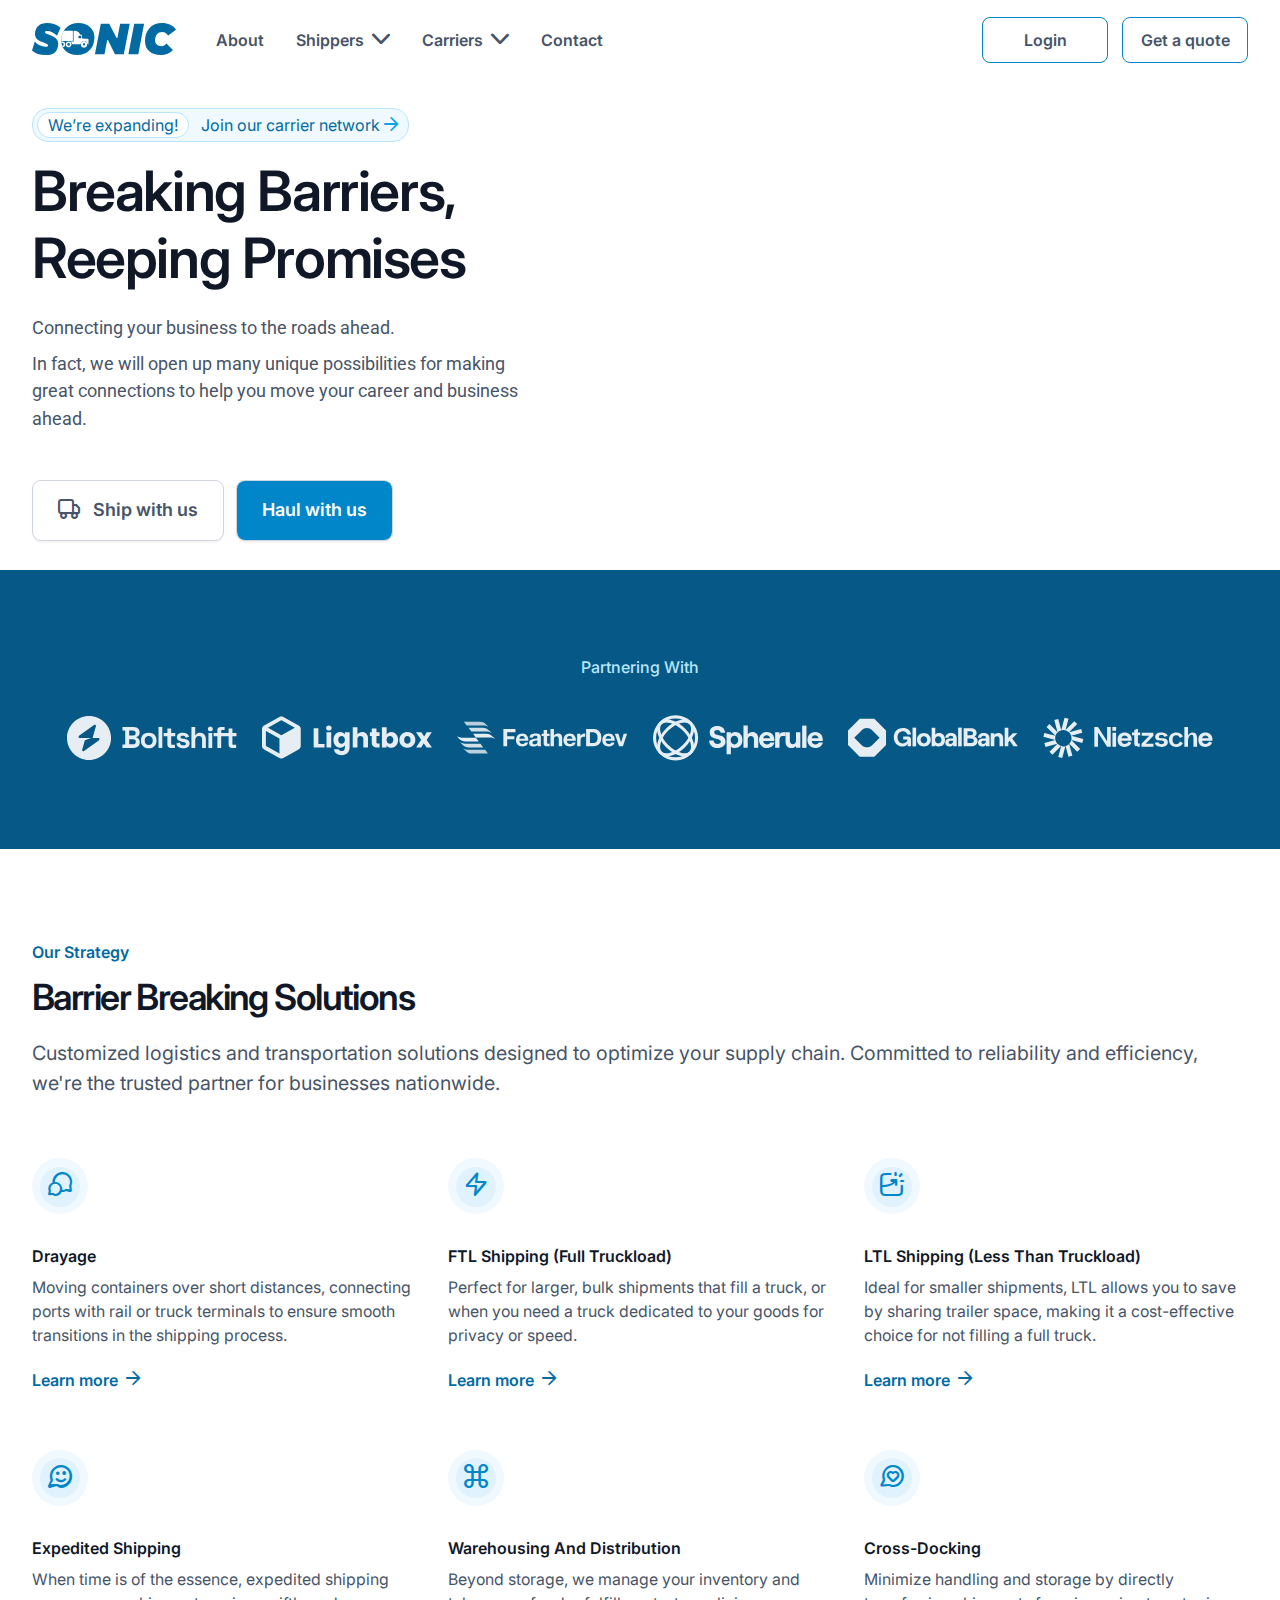
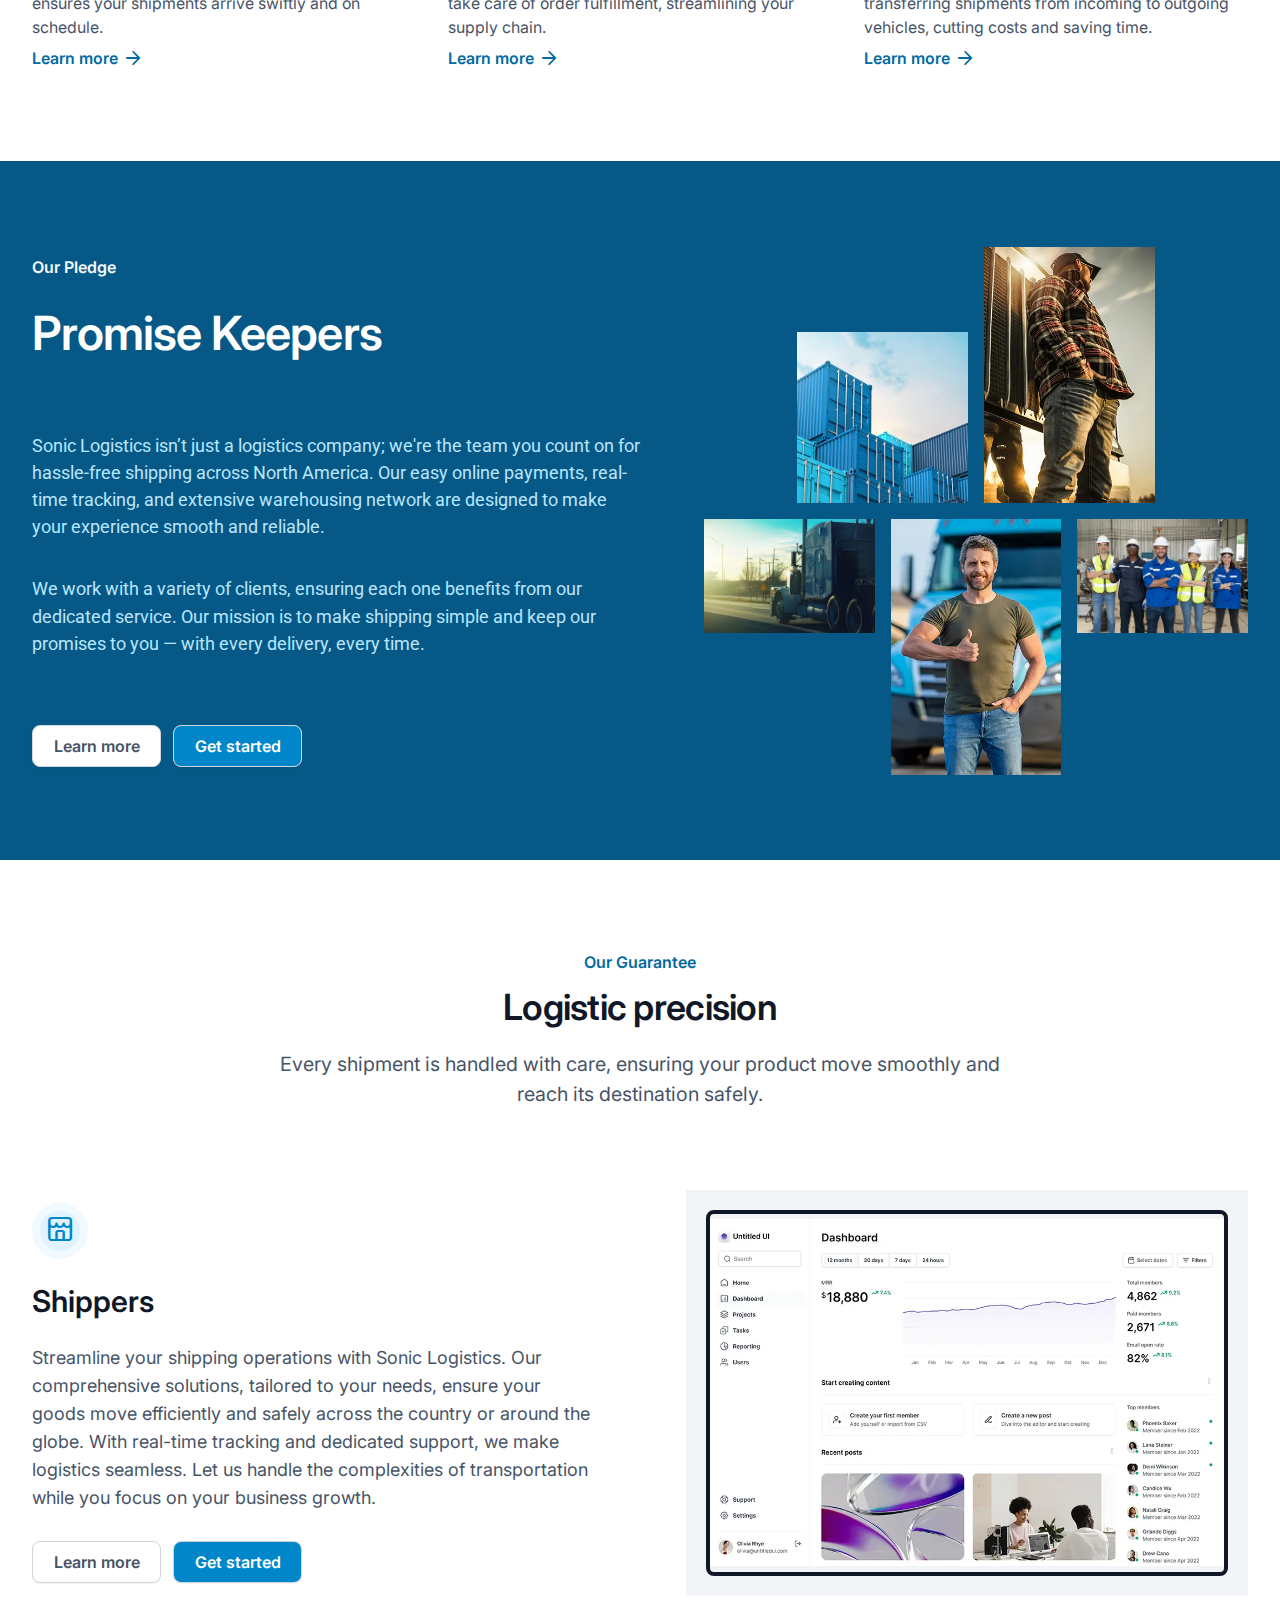
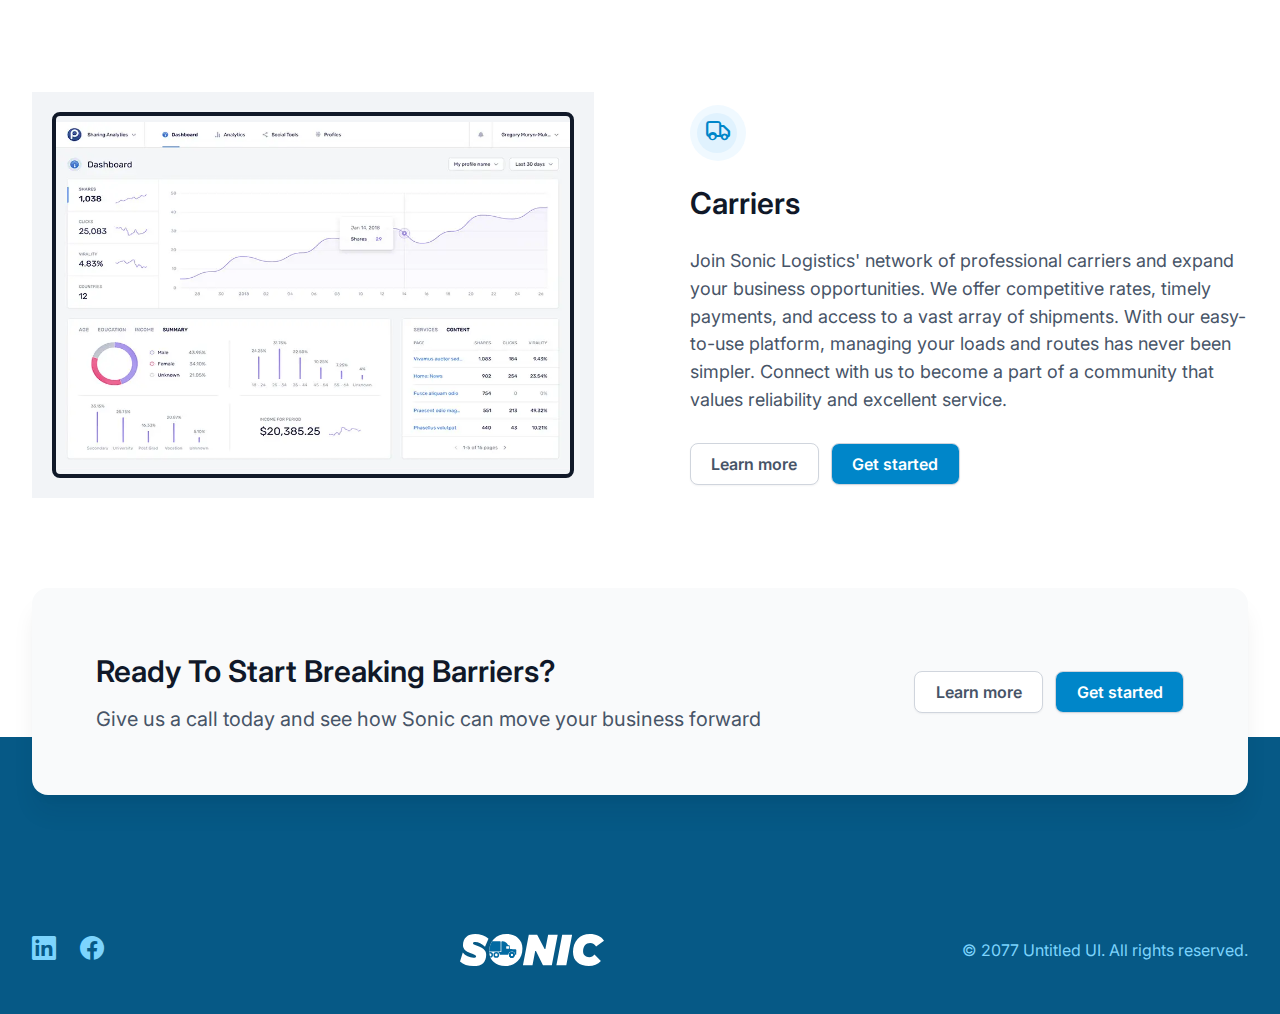
==== commit 84d1ea89: "change_30.04.2024_20:57" ====
--- a/index.html
+++ b/index.html
@@ -8,7 +8,7 @@
 	<meta name="description" content="Author: Garshin K. V.,
 	Truck rental website">
 	<!-- <style>body{opacity: 0;}</style> -->
-	<link rel="stylesheet" href="css/style.min.css?_v=20240428190856">
+	<link rel="stylesheet" href="css/style.min.css?_v=20240430205537">
 	<link rel="shortcut icon" href="favicon.ico">
 	<!-- <meta name="robots" content="noindex, nofollow"> -->
 	<meta name="viewport" content="width=device-width, initial-scale=1.0">
@@ -125,51 +125,51 @@
 
 							<li class="menu__item menu__item--mark">
 
-								<a href="shippers.html" class="menu__link menu__link--parent">Shippers</a>
+								<a href="shippers.html" data-goto=".shippers-page" class="menu__link menu__link--parent">Shippers</a>
 
 								<div class="menu__submenu submenu">
 									<ul class="submenu__box">
 										<li class="submenu__item">
-											<a href="shippers.html#offers-shippers" class="submenu__link">Offers</a>
-										</li>
-										<li class="submenu__item">
-											<a href="shippers.html#cooperation-shippers" class="submenu__link">Cooperation</a>
-										</li>
-										<li class="submenu__item">
-											<a href="shippers.html#logistic-shippers" class="submenu__link">Logistic</a>
-										</li>
-										<li class="submenu__item">
-											<a href="shippers.html#meneger-shippers" class="submenu__link">Management</a>
-										</li>
-										<li class="submenu__item">
-											<a href="shippers.html#support-shippers" class="submenu__link">Support</a>
-										</li>
-										<li class="submenu__item">
-											<a href="shippers.html#solution-shippers" class="submenu__link">Solutions</a>
-										</li>
-										<li class="submenu__item">
-											<a href="shippers.html#barries-shippers" class="submenu__link">Feedback</a>
+											<a href="shippers.html#offers-shippers" data-goto=".offers-shippers" class="submenu__link">Offers</a>
+										</li>
+										<li class="submenu__item">
+											<a href="shippers.html#cooperation-shippers" data-goto=".cooperation-shippers" data-goto-page data-goto-header class="submenu__link">Cooperation</a>
+										</li>
+										<li class="submenu__item">
+											<a href="shippers.html#logistic-shippers" data-goto=".logistic-shippers" data-goto-page data-goto-header class="submenu__link">Logistic</a>
+										</li>
+										<li class="submenu__item">
+											<a href="shippers.html#meneger-shippers" data-goto=".meneger-shippers" data-goto-page data-goto-header class="submenu__link">Management</a>
+										</li>
+										<li class="submenu__item">
+											<a href="shippers.html#support-shippers" data-goto=".support-shippers" data-goto-page data-goto-header class="submenu__link">Support</a>
+										</li>
+										<li class="submenu__item">
+											<a href="shippers.html#solution-shippers" data-goto=".solution-shippers" data-goto-page data-goto-header class="submenu__link">Solutions</a>
+										</li>
+										<li class="submenu__item">
+											<a href="shippers.html#barries-shippers" data-goto=".barries-shippers" data-goto-page data-goto-header class="submenu__link">Feedback</a>
 										</li>
 									</ul>
 								</div>
 							</li>
 
 							<li class="menu__item menu__item--mark">
-								<a href="carriers.html" class="menu__link menu__link--parent">Carriers
+								<a href="carriers.html" data-goto=".carriers-page" class="menu__link menu__link--parent">Carriers
 								</a>
 								<div class="menu__submenu submenu">
 									<ul class="submenu__box">
 										<li class="submenu__item">
-											<a href="carriers.html#growth-carriers" class="submenu__link">Growth</a>
-										</li>
-										<li class="submenu__item">
-											<a href="carriers.html#partnering-carriers" class="submenu__link">Cooperation</a>
-										</li>
-										<li class="submenu__item">
-											<a href="carriers.html#support-carriers" class="submenu__link">Features</a>
-										</li>
-										<li class="submenu__item">
-											<a href="carriers.html#feedback-carriers" class="submenu__link">Feedback</a>
+											<a href="carriers.html#growth-carriers" data-goto=".growth-carriers" data-goto-page data-goto-header class="submenu__link">Growth</a>
+										</li>
+										<li class="submenu__item">
+											<a href="carriers.html#partnering-carriers" data-goto=".partnering-carriers" data-goto-page data-goto-header class="submenu__link">Cooperation</a>
+										</li>
+										<li class="submenu__item">
+											<a href="carriers.html#support-carriers" data-goto=".support-carriers" data-goto-page data-goto-header class="submenu__link">Features</a>
+										</li>
+										<li class="submenu__item">
+											<a href="carriers.html#feedback-carriers" data-goto=".feedback-carriers" data-goto-page data-goto-header class="submenu__link">Feedback</a>
 										</li>
 									</ul>
 								</div>
@@ -616,7 +616,7 @@
 			</div>
 		</footer>
 	</div>
-	<script src="js/app.min.js?_v=20240428190856"></script>
+	<script src="js/app.min.js?_v=20240430205537"></script>
 
 
 
--- a/css/style.min.css
+++ b/css/style.min.css
@@ -1 +1 @@
-@charset "UTF-8";@import url(https://fonts.googleapis.com/css?family=Inter:400,500,700&display=swap);@import url(https://fonts.googleapis.com/css?family=Roboto:400&display=swap);@font-face{font-family:IconFont;font-display:swap;src:url(../fonts/IconFont.woff2) format("woff2"),url(../fonts/IconFont.woff) format("woff");font-weight:400;font-style:normal}[class*=".icon-"]:before{font-family:IconFont;font-style:normal;font-weight:400;font-variant:normal;text-transform:none;line-height:1;-webkit-font-smoothing:antialiased;-moz-osx-font-smoothing:grayscale}[class*=".icon-"]:before{display:block}.icon-arrow-mark:before{content:"a"}.icon-logistic-carriers:before{content:"b"}.icon-item-scroll-up:before{content:"c"}.icon-header-mark:before{content:"d"}.icon-contact-message-chate:before{content:"e"}.icon-barrierltl:before{content:"f"}.icon-checkmark:before{content:"g"}.icon-circle-item:before{content:"h"}.icon-social-github:before{content:"i"}.icon-barrierflt:before{content:"j"}.icon-barrier-warehousing:before{content:"k"}.icon-barrier-expedited:before{content:"l"}.icon-barrier-drayage:before{content:"m"}.icon-barrier-cross:before{content:"n"}.icon-logistic-shippers:before{content:"o"}.icon-phone:before{content:"p"}.icon-popup-close:before{content:"q"}.icon-popup-eye:before{content:"r"}.icon-popup-mail:before{content:"s"}.icon-popup-person-add:before{content:"t"}.icon-social-angellist:before{content:"u"}.icon-social-dribbble:before{content:"v"}.icon-social-fc:before{content:"w"}.icon-social-in:before{content:"x"}.icon-social-twitter:before{content:"y"}.icon-social-youtube:before{content:"z"}.icon-truck:before{content:"A"}.icon-zap-fast:before{content:"B"}.box__title,.family-log__title,.indicators__title{color:#101828;font-size:clamp(1.75rem,1.707rem + .22vw,1.875rem);font-weight:600;line-height:1.3;text-transform:capitalize}.client-blank__remember-inscription,.client-blank__remember-inscription--reg,.registration__creat-label,.registration__design-label,.registration__other-label,.registration__research-label,.registration__strategy-label,.registration__ux-label{display:inline-flex;-webkit-column-gap:.75em;-moz-column-gap:.75em;column-gap:.75em;align-items:center;cursor:pointer}.client-blank__remember-inscription--reg::before,.client-blank__remember-inscription::before,.registration__creat-label::before,.registration__design-label::before,.registration__other-label::before,.registration__research-label::before,.registration__strategy-label::before,.registration__ux-label::before{align-self:flex-start;width:1.25em;height:1.25em;flex:0 0 1.25em;content:"";border-radius:.375em;border:.0625em solid #d0d5dd}.client-blank__cell-remember,.client-blank__cell-remember--reg,.registration__field-creat,.registration__field-design,.registration__field-other,.registration__field-research,.registration__field-strategy,.registration__field-ux{position:absolute;left:0;top:0;width:0;height:0;opacity:0}*{padding:0;margin:0;border:0}*,*::after,*::before{box-sizing:border-box}*::after,*::before{display:inline-block}body,html{height:100%;min-width:320px}body{color:#475467;line-height:1;font-family:Inter;font-size:1rem;-ms-text-size-adjust:100%;-moz-text-size-adjust:100%;-webkit-text-size-adjust:100%;-webkit-font-smoothing:antialiased;-moz-osx-font-smoothing:grayscale}button,input,textarea{font-family:Inter;font-size:inherit;line-height:inherit;color:inherit;background-color:transparent}input,textarea{width:100%}button,option,select{cursor:pointer}a{display:inline-block;color:inherit;text-decoration:none}ul li{list-style:none}img{vertical-align:top}b,h1,h2,h3,h4,h5,h6,strong{font-weight:inherit;font-size:inherit}address,em,i{font-style:normal}img{vertical-align:top}button,input,textarea{font-family:inherit;font-size:inherit;line-height:inherit}button{color:inherit;background-color:transparent}input[type=email],input[type=tel],input[type=text],textarea{-webkit-appearance:none;appearance:none}textarea{resize:vertical}table{border-collapse:collapse;border-spacing:0}.lock body{overflow:hidden;touch-action:none;-ms-scroll-chaining:none;overscroll-behavior:none}.wrapper{min-height:100%;display:flex;flex-direction:column;overflow:hidden}@supports (overflow:clip){.wrapper{overflow:clip}}.wrapper > main{flex:1 1 auto}.wrapper > *{min-width:0}[class*=__container]{max-width:77.875rem;margin:0 auto;padding:0 .9375rem}.icon-menu{display:none}.popup{position:fixed;top:0;left:0;bottom:0;right:0;padding:30px 10px;transition:visibility .8s ease 0s;visibility:hidden;pointer-events:none}.popup_show{z-index:150;visibility:visible;overflow:auto;pointer-events:auto}.popup_show .popup__content{visibility:visible;-webkit-transform:scale(1);transform:scale(1)}.popup__wrapper{display:flex;flex-direction:column;align-items:center;min-height:100%;flex:1 1 auto;width:100%;display:flex;justify-content:center;align-items:center}.popup__content{visibility:hidden;-webkit-transform:scale(0);transform:scale(0);transition:-webkit-transform .3s ease 0s;transition:transform .3s ease 0s;transition:transform .3s ease 0s,-webkit-transform .3s ease 0s;background-color:#e0f2fe;border:.125em solid #7cd4fd;box-shadow:0 0 1.875em rgba(0,0,0,.5);display:flex;flex-direction:column;justify-content:center;align-items:center;padding:20px;width:100%;max-width:18.75em;border-radius:1.25em}.lock .popup__content{visibility:visible}.popup__content{overflow:hidden;display:flex;flex-direction:row}.popup__content.active{height:450px}.popup__content.active .client-blank--entrance{-webkit-transform:translateX(-400px);transform:translateX(-400px)}.popup__content.active .client-blank--registration{-webkit-transform:translateX(0);transform:translateX(0)}.popup__close-form{font-family:IconFont;position:absolute;right:0;top:0;background:#0ba5ec;width:2.8125em;height:2.8125em;color:#fff;display:flex;align-items:center;justify-content:center;border-bottom-left-radius:1.25em;transition:all .35s ease-in}.client-blank__title{font-size:1.875em;font-weight:700;line-height:1.2;color:#065986}.client-blank__title:not(:last-child){margin-bottom:.9375rem}.client-blank__item-box{position:relative;width:100%;height:3.125em;border-bottom:.125em solid #344054;margin:1.5625em 0}.client-blank__icon-item{font-family:IconFont;font-size:1.125rem;position:absolute;right:.5em;top:1.25em}.client-blank__icon-item--pass{cursor:pointer}.client-blank__icon-item--reg{cursor:pointer}.client-blank__cell-item{width:100%;height:100%;background:0 0;border:none;outline:0;padding:0 2.1875em 0 .3125em}.client-blank__cell-item:focus ~ .client-blank__item-inscription,.client-blank__cell-item:valid ~ .client-blank__item-inscription{top:-.3125em;transition:all .2s ease-in}.client-blank__item-inscription{position:absolute;left:.3125em;top:50%;-webkit-transform:translateY(-50%);transform:translateY(-50%);font-weight:500;line-height:1.2;pointer-events:none;color:#026aa2}.client-blank__remember-forgot{position:relative;font-size:.75rem;display:flex;justify-content:space-between;align-items:center}.client-blank__remember-forgot:not(:last-child){margin-bottom:.9375em}.client-blank__cell-remember:focus-visible + .client-blank__remember-inscription::before{outline:.125em solid #065986}.client-blank__cell-remember:checked + .client-blank__remember-inscription::before{background:url(../img/contact/check_box.svg) 0 0/cover no-repeat}.client-blank__cell-remember--reg:focus-visible + .client-blank__remember-inscription--reg::before{outline:.125em solid #065986}.client-blank__cell-remember--reg:checked + .client-blank__remember-inscription--reg::before{background:url(../img/contact/check_box.svg) 0 0/cover no-repeat}.client-blank__link-form-jump{color:#0ba5ec;text-decoration:underline;transition:all .3s ease-in}.client-blank__link-form-log{color:#0ba5ec;text-decoration:underline;transition:all .3s ease-in}.client-blank__btn-login{width:100%;text-align:center;color:#fff;line-height:1.5;border-radius:.5em;border:.0625em solid #0086c9;background:#0086c9;box-shadow:0 .0625em .125em 0 rgba(16,24,40,.05);padding:.375em 0;transition:all .3s ease-in}.client-blank__btn-login:not(:last-child){margin-bottom:.9375em}.client-blank__btn-regestration{width:100%;text-align:center;color:#fff;line-height:1.5;border-radius:.5em;border:.0625em solid #0086c9;background:#0086c9;box-shadow:0 .0625em .125em 0 rgba(16,24,40,.05);padding:.375em 0;transition:all .3s ease-in}.client-blank__btn-regestration:not(:last-child){margin-bottom:.9375em}.client-blank__login-register{text-align:center;font-size:.75em;font-weight:500;display:flex;-webkit-column-gap:.9375em;-moz-column-gap:.9375em;column-gap:.9375em;align-items:center;justify-content:center}.client-blank--entrance{display:flex;flex-direction:column;justify-content:center;align-items:center;width:100%}.client-blank--registration{display:flex;flex-direction:column;justify-content:center;align-items:center;width:100%;position:absolute;left:0;top:1.875em;-webkit-transform:translateX(25em);transform:translateX(25em)}.spollers{display:grid;gap:15px}.spollers__item{font-size:1.25rem}.spollers__title{width:100%;cursor:default;text-align:left;border:1px solid #eee;padding:.625rem .9375rem;border-radius:.3125rem;position:relative;list-style:none}.spollers__title::-webkit-details-marker,.spollers__title::marker{display:none}._spoller-init .spollers__title{cursor:pointer}._spoller-init .spollers__title::after,._spoller-init .spollers__title::before{content:"";position:absolute;right:10px;top:50%;background-color:#000;height:2px;width:15px;transition:-webkit-transform .5s ease 0s;transition:transform .5s ease 0s;transition:transform .5s ease 0s,-webkit-transform .5s ease 0s}._spoller-init .spollers__title::before{-webkit-transform:translate(-75%,-50%) rotate(40deg);transform:translate(-75%,-50%) rotate(40deg)}._spoller-init .spollers__title::after{-webkit-transform:translate(0,-50%) rotate(-40deg);transform:translate(0,-50%) rotate(-40deg)}._spoller-init .spollers__title._spoller-active::before{-webkit-transform:translateX(-75%) rotate(-40deg);transform:translateX(-75%) rotate(-40deg)}._spoller-init .spollers__title._spoller-active::after{-webkit-transform:rotate(40deg);transform:rotate(40deg)}.spollers__body{padding:1.25rem;border-radius:.3125rem;border:1px solid #eee}.ibg{width:100%;height:100%;-o-object-fit:cover;object-fit:cover}.ibg--top{-o-object-position:top;object-position:top}.ibg--bottom{-o-object-position:bottom;object-position:bottom}.ibg--left{-o-object-position:left;object-position:left}.ibg--right{-o-object-position:right;object-position:right}.ibg--contain{-o-object-fit:contain;object-fit:contain}.hero{max-width:100%;position:relative;display:flex}.hero__content{flex:0 0 100%;align-self:center}.hero__zone{max-width:77.875rem;margin:0 auto;padding:0 .9375rem}.hero__row-content{display:inline-flex;color:#026aa2;-webkit-column-gap:.75em;-moz-column-gap:.75em;column-gap:.75em}.hero__row-content:not(:last-child){margin-bottom:1em}.hero__expanding{border-radius:1em;border:.0625em solid #b9e6fe;background:#fff;padding:.25em .625em}.hero__link{display:flex;align-items:center;-webkit-column-gap:.25em;-moz-column-gap:.25em;column-gap:.25em;transition:all .4s ease-in-out}.hero__link::after{transition:all .4s ease-in-out;content:"a";font-family:IconFont;font-size:.875rem;color:#0ba5ec}.hero__title{color:#101828;font-weight:600;line-height:1.2;letter-spacing:-.025em;text-transform:capitalize}.hero__title:not(:last-child){margin-bottom:.4em}.hero__paragraph{font-family:Roboto;line-height:1.52;margin-bottom:clamp(1.375rem,-19.159rem + 29.55vw,3rem)}.hero__paragraph p:not(:last-child){margin-bottom:.5em}.hero__image{height:100%;flex:0 0 53%}.hero__img-item{position:absolute;left:0;top:0;width:100%;height:100%;-o-object-fit:cover;object-fit:cover}.hero__button-link-jump--quote{font-size:1.125rem;font-weight:600;line-height:1.556;transition:all .3s ease-in;display:inline-flex;-webkit-column-gap:.75em;-moz-column-gap:.75em;column-gap:.75em}.hero__button-link-jump--quote::after{content:"a";font-family:IconFont;font-size:1.125rem;font-weight:600}.button-group__btn-jump{font-weight:600}.button-group__btn-jump--ship-us{font-size:1.125rem;display:flex;align-items:center;-webkit-column-gap:.75em;-moz-column-gap:.75em;column-gap:.75em;padding:1em 1.375em;transition:all .4s ease-in;z-index:2}.button-group__btn-jump--ship-us::before{display:inline-block;content:"A";font-family:IconFont;font-size:1.375rem;font-weight:500}.button-group__btn-jump--ship-us::after{transition:all .4s ease-in;content:"";position:absolute;left:0;bottom:0;width:100%;height:0;background:#0086c9;z-index:-1;border-radius:50% 50% 0 0}.button-group__btn-jump--haul-us{font-size:1.125rem;padding:1.125em 1.375em;color:#fff;z-index:2;transition:all .4s ease-in}.button-group__btn-jump--haul-us::before{transition:all .4s ease-in;content:"";position:absolute;left:0;top:0;width:100%;height:170%;background:#0086c9;z-index:-1;border-radius:0 0 100% 100%}.solution--setup:not(:last-child){margin-bottom:clamp(3.438rem,2.705rem + 3.66vw,6rem)}.solution__sub-caption{color:#026aa2;text-align:left;font-weight:600;line-height:1.5;text-transform:capitalize}.solution__sub-caption:not(:last-child){margin-bottom:.75em}.solution__title{color:#101828;font-size:2.25rem;font-weight:600;line-height:1.22;letter-spacing:-.04375em;text-transform:capitalize}.solution__title:not(:last-child){margin-bottom:.5555555556em}.solution__paragraph{font-size:clamp(1.125rem,1.089rem + .18vw,1.25rem);line-height:1.5}.solution__paragraph:not(:last-child){margin-bottom:clamp(2.125rem,1.589rem + 2.68vw,4rem)}.solution__paragraph p:not(:last-child){margin-bottom:.5em}.solution__card{display:grid;grid-template-columns:repeat(auto-fill,minmax(18.125em,1fr));-webkit-column-gap:2em;-moz-column-gap:2em;column-gap:2em;row-gap:clamp(1.563rem,.866rem + 3.48vw,4rem)}.box-card__cell{display:flex;flex-direction:column;height:100%}.cell__label{width:3.5em;height:3.5em;background-color:#f0f9ff;border-radius:50%;display:flex;align-items:center;justify-content:center;position:relative;z-index:-2}.cell__label::after{position:absolute;content:"";left:14%;top:15%;width:2.5em;height:2.5em;background-color:#e0f2fe;border-radius:50%;z-index:-1}.cell__label:not(:last-child){margin-bottom:clamp(.938rem,.614rem + 1.62vw,1.875rem)}.cell__iconfont-large{font-family:IconFont;font-size:1.5rem;color:#0086c9}.cell__title{color:#101828;font-size:toREm(20);font-weight:600;line-height:1.5;text-transform:capitalize;flex-grow:1}.cell__title:not(:last-child){margin-bottom:.5em}.cell__paragraph{line-height:1.5;font-size:clamp(.938rem,.92rem + .09vw,1rem)}.cell__paragraph p:not(:last-child){margin-bottom:.5em}.cell__paragraph:not(:last-child){margin-bottom:1.25em}.cell__link{color:#026aa2;font-weight:600;line-height:1.5;display:inline-flex;align-items:center;-webkit-column-gap:.5em;-moz-column-gap:.5em;column-gap:.5em;transition:all .4s ease-in-out}.cell__iconfont-small{font-family:IconFont;font-size:.875rem;color:#026aa2;font-weight:500;transition:all .4s ease-in-out}.support--setup:not(:last-child){margin-bottom:clamp(3.438rem,2.705rem + 3.66vw,6rem)}.support__body-text{display:flex;flex-direction:column;text-align:center;max-width:48em;margin:0 auto}.support__body-text:not(:last-child){margin-bottom:clamp(2.125rem,1.018rem + 5.54vw,6rem)}.support__subtitle{color:#026aa2;text-align:center;font-weight:600;line-height:1.5;text-transform:capitalize}.support__subtitle:not(:last-child){margin-bottom:.75em}.support__title{color:#101828;font-size:2.25rem;font-weight:600;line-height:1.22;letter-spacing:-.045em}.support__title:not(:last-child){margin-bottom:1.25rem}.support__paragraph{font-size:clamp(1.125rem,1.089rem + .18vw,1.25rem);line-height:1.5}.support__paragraph p:not(:last-child){margin-bottom:.625em}.experience{display:flex}.experience__content{flex:0 0 100%}.experience__pic{width:100%;height:100%;-o-object-fit:cover;object-fit:cover}.box-card__cell-label{width:3.5em;height:3.5em;background-color:#f0f9ff;border-radius:50%;display:flex;align-items:center;justify-content:center;position:relative;z-index:-2}.box-card__cell-label::after{position:absolute;content:"";left:14%;top:15%;width:2.5em;height:2.5em;background-color:#e0f2fe;border-radius:50%;z-index:-1}.box-card__cell-label:not(:last-child){margin-bottom:1.5em}.box-card__iconfont-large{font-family:IconFont;font-size:1.5rem;color:#0086c9}.box-card__title{color:#101828;font-size:clamp(1.75rem,1.702rem + .24vw,1.875rem);font-weight:600;line-height:1.26}.box-card__title:not(:last-child){margin-bottom:1em}.box-card__paragraph{font-size:1.125rem;line-height:1.55}.box-card__paragraph:not(:last-child){margin-bottom:2em}.box-card__paragraph p:not(:last-child){margin-bottom:.625em}.box-card__list{font-size:1.125rem;line-height:1.55}.box-card__item{display:flex;-webkit-column-gap:.75em;-moz-column-gap:.75em;column-gap:.75em}.box-card__item::before{flex:0 0 1.75em;display:flex;align-items:center;justify-content:center;content:"i";font-family:IconFont;font-size:.75rem;color:#0086c9;background-color:#e0f2fe;height:1.75em;border-radius:50%}.box-card__item:not(:last-child){margin-bottom:1.25em}.scroll-up::before{transition:color .3s ease-in;position:fixed;content:"c";font-family:IconFont;right:1.25em;bottom:8%;cursor:pointer;font-size:2.1875rem;color:#7cd4fd;z-index:99;width:.625em;height:.625em;background-color:#fff;display:flex;justify-content:center;align-items:center}.scroll-up--hide{display:none}.menu__link.active{font-weight:700;color:#0086c9}.header{position:fixed;width:100%;top:0;left:0;z-index:100;background-color:#fff}.header__container{padding-top:.625em;padding-bottom:.625em;min-height:5em;display:flex;align-items:center;-webkit-column-gap:2.5em;-moz-column-gap:2.5em;column-gap:2.5em}.header__link{z-index:5}.header_logo-company{flex-shrink:0;z-index:40;position:relative;height:2em;width:9.0625em}.header__menu{flex-grow:1;justify-content:flex-end;display:flex;align-items:center;-webkit-column-gap:.875em;-moz-column-gap:.875em;column-gap:.875em}.menu__body{flex-grow:1;font-weight:600;line-height:1.5}.menu__list{display:flex;flex-wrap:wrap;justify-content:flex-start;-webkit-column-gap:2em;-moz-column-gap:2em;column-gap:2em;align-items:center}.menu__item--mark{position:relative;display:flex;align-items:center;-webkit-column-gap:.5em;-moz-column-gap:.5em;column-gap:.5em}.menu__link{transition:all .3s ease-in;position:relative}.menu__link--parent{position:relative;display:flex;-webkit-column-gap:.5em;-moz-column-gap:.5em;column-gap:.5em;align-items:center}.menu__submenu{transition:all .45s ease-in-out;-webkit-transform:translate(0,10%);transform:translate(0,10%);opacity:0;visibility:hidden;pointer-events:none}.menu__header-btn{display:flex;-webkit-column-gap:.875em;-moz-column-gap:.875em;column-gap:.875em;position:relative;z-index:5}.menu__btn-access{position:relative;font-weight:600;line-height:1.5;padding:.625em 1em;border-radius:.5em;border:.0625em solid #0086c9;min-width:7.875em}.menu__btn-access--login-in{position:relative;z-index:4;transition:all .4s ease-in-out;overflow:hidden}.menu__btn-access--login-in::before{transition:all .4s ease-in-out;background:#0086c9;content:"";z-index:-1;position:absolute;width:100%;height:0;-webkit-transform:translate(-25%,-35%) rotate(-75deg);transform:translate(-25%,-35%) rotate(-75deg)}.menu__btn-access--get-quote{position:relative;transition:all .4s ease-in-out;overflow:hidden}.menu__btn-access--get-quote::before{transition:all .4s ease-in-out;background:#0086c9;content:"";z-index:-1;position:absolute;width:100%;height:0;-webkit-transform:translate(-15%,-35%) rotate(-75deg);transform:translate(-15%,-35%) rotate(-75deg)}.submenu{z-index:3;min-width:11.25em;height:100%}.submenu__box{border:.125em solid #f2f4f7;background:#f9fafb;padding:.9375rem 0;box-shadow:0 1.25em 1.5em -.25em rgba(16,24,40,.08),0 .5em .5em -.25em rgba(16,24,40,.03)}.submenu__item{padding:.4375em .75em;transition:all .4s ease-in-out}.submenu__item:not(:last-child){margin-bottom:.3125em}.submenu__link{width:100%}.footer{background:#065986}.footer__container{padding-top:.625em;padding-bottom:.625em}.footer__body{min-height:8em;display:flex;flex-wrap:wrap;justify-content:space-between;align-items:center;-webkit-column-gap:1.5rem;-moz-column-gap:1.5rem;column-gap:1.5rem}.items__socials-icon{font-family:IconFont;color:#7cd4fd;font-size:1.5rem;font-weight:400;display:flex;-webkit-column-gap:1.5rem;-moz-column-gap:1.5rem;column-gap:1.5rem}.items__comp-logo{width:9.125em;height:2em}.items__rights{color:#7cd4fd;line-height:1.5;flex-shrink:0;font-size:clamp(.938rem,.916rem + .11vw,1rem)}.items__pic{transition:all .3s ease-in}.partner--setup:not(:last-child){margin-bottom:clamp(3.438rem,2.705rem + 3.66vw,6rem)}.partner{background:#065986}.partner__container{padding-top:clamp(1.25rem,-.107rem + 6.79vw,6rem);padding-bottom:clamp(1.25rem,-.107rem + 6.79vw,6rem)}.partner__sub-caption{color:#b9e6fe;text-align:center;font-weight:500;line-height:1.5;text-transform:capitalize}.partner__sub-caption:not(:last-child){margin-bottom:2.125em}.partner__inner-list{display:flex;flex-wrap:wrap;-webkit-column-gap:1.5625rem;-moz-column-gap:1.5625rem;column-gap:1.5625rem;row-gap:1.25em;justify-content:center;align-items:center}.company-list__item{overflow:clip;display:block;flex:0 0 14%}.company-list__thumb{width:100%;height:100%;-o-object-fit:contain;object-fit:contain}.pledge--setup{display:flex;width:100%}.pledge--setup:not(:last-child){margin-bottom:clamp(3.438rem,2.705rem + 3.66vw,6rem)}.pledge{background:#065986}.pledge__container{flex-grow:1;display:flex;width:100%;-webkit-column-gap:4em;-moz-column-gap:4em;column-gap:4em}.pledge__text-area{display:flex;flex-direction:column;justify-content:center;flex:0 0 50%}.pledge__set-img{flex:0 1 50%}.text-area__desk:not(:last-child){margin-bottom:1.25em}.text-area__slides-one:not(:last-child){margin-bottom:1.25em}.text-area__sub-caption{color:#f5fbff;text-align:left;font-weight:600;line-height:1.5;text-transform:capitalize}.text-area__sub-caption:not(:last-child){margin-bottom:.75em}.text-area__title{color:#fff;font-size:clamp(2.625rem,2.518rem + .54vw,3rem);font-weight:600;line-height:1.25;letter-spacing:-.06rem;text-transform:capitalize}.text-area__paragraph{color:#b9e6fe;font-family:Roboto;font-size:clamp(1rem,.964rem + .18vw,1.125rem);line-height:1.53}.set-img__cargo-thumb{width:100%;height:100%;-o-object-fit:cover;object-fit:cover}.set-img__driver-thumb{width:100%;height:100%;-o-object-fit:cover;object-fit:cover;-o-object-position:top right;object-position:top right}.set-img__track-thumb{width:100%;height:100%;-o-object-fit:cover;object-fit:cover}.set-img__driver-good-thumb{width:100%;height:100%;-o-object-fit:cover;object-fit:cover}.set-img__group-thumb{width:100%;height:100%;-o-object-fit:cover;object-fit:cover}.logistic--setup:not(:last-child){margin-bottom:clamp(3.438rem,2.705rem + 3.66vw,6rem)}.logistic__sub-caption{color:#026aa2;text-align:center;font-weight:600;line-height:1.5;text-transform:capitalize}.logistic__sub-caption:not(:last-child){margin-bottom:.75em}.logistic__title{color:#101828;text-align:center;font-size:2.25rem;font-weight:600;line-height:1.22;letter-spacing:-.045rem}.logistic__title:not(:last-child){margin-bottom:1.25rem}.logistic__paragraph{text-align:center;font-size:clamp(1.125rem,1.089rem + .18vw,1.25rem);line-height:1.5;max-width:37.5em;margin:0 auto}.logistic__paragraph p:not(:last-child){margin-bottom:.5rem}.logistic__info-section{display:flex;flex-wrap:wrap;row-gap:6rem}.dashboard--setup{display:flex;-webkit-column-gap:6em;-moz-column-gap:6em;column-gap:6em;justify-content:space-between}.dashboard__desk-text{display:flex;flex-direction:column;justify-content:center;align-items:flex-start;flex:0 1 50%}.dashboard__row-content:not(:last-child){margin-bottom:clamp(.938rem,.672rem + 1.33vw,1.5rem)}.dashboard__label{width:3.5em;height:3.5em;background-color:#f0f9ff;border-radius:50%;display:flex;align-items:center;justify-content:center;position:relative;z-index:-2}.dashboard__label::after{position:absolute;content:"";left:14%;top:15%;width:2.5em;height:2.5em;background-color:#e0f2fe;border-radius:50%;z-index:-1}.dashboard__iconfont-large{font-family:IconFont;font-size:1.5rem;color:#0086c9}.dashboard__subtitle{color:#101828;font-size:clamp(1.25rem,1.034rem + 1.08vw,1.875rem);font-weight:600;line-height:1.26}.dashboard__subtitle:not(:last-child){margin-bottom:.5333333333em}.dashboard__paragraph{line-height:1.55}.dashboard__paragraph p:not(:last-child){margin-bottom:.5rem}.dashboard__paragraph:not(:last-child){margin-bottom:1.625em}.dashboard__pic-inner{background:#f2f4f7;flex:0 1 50%;padding:1.25em;position:relative;z-index:2}.dashboard__pic-inner--waves::before{content:"";position:absolute;right:-70%;bottom:-27%;width:100%;height:100%;background:url(../img/logistic/pattern_waves.svg) 0 0 no-repeat;z-index:-1}.dashboard__pic-inner--lines::before{content:"";position:absolute;left:-20%;top:25%;width:100%;height:100%;background:url(../img/logistic/pattern_lines.svg) 0 0 no-repeat;z-index:-1}.dashboard__img-logistic{width:100%;height:100%;-o-object-fit:contain;object-fit:contain;border-radius:.5em;border:.25em solid #101828}.barriers__container{display:flex;width:100%}.barriers__body{background-color:#f9fafb;padding:clamp(1.25rem,.3rem + 4.75vw,4rem) clamp(.625rem,-.541rem + 5.83vw,4rem);border-radius:1em;box-shadow:0 1.25em 1.5em -.25em rgba(16,24,40,.08),0 .5em .5em -.25em rgba(16,24,40,.03);display:flex;width:100%;flex-wrap:wrap;-webkit-column-gap:.9375em;-moz-column-gap:.9375em;column-gap:.9375em;row-gap:1.25em;justify-content:flex-end;align-items:center}.barriers--setup{background:linear-gradient(to bottom,#fff 0,#fff 50%,#065986 50%,#065986 100%);padding-top:clamp(0,-13.548rem + 21.72vw,6rem);padding-bottom:clamp(3.438rem,2.705rem + 3.66vw,6rem)}.box__text-area{display:flex;flex-direction:column;row-gap:1em;flex-grow:1}.box__paragraph{font-size:clamp(1.125rem,1.082rem + .22vw,1.25rem);line-height:1.2}.box__paragraph p:not(:last-child){margin-bottom:.3125em}.box__paragraph:not(:last-child){margin-bottom:.625em}.button-group__btn-jump{min-width:8.0625em;border-radius:.5em;border:.0625em solid #d0d5dd;background:#fff;box-shadow:0 .0625em .125em 0 rgba(16,24,40,.05);position:relative;overflow:hidden}.button-group__btn-jump--learnmore{transition:all .4s ease-in;z-index:2;padding:.75em 1.25em}.button-group__btn-jump--learnmore::before{transition:all .4s ease-in;content:"";position:absolute;left:0;bottom:0;width:100%;height:0;background:#0086c9;z-index:-1;border-radius:50% 50% 0 0}.button-group__btn-jump--getstarted{color:#fff;z-index:2;padding:.75em 1.25em;transition:all .4s ease-in}.button-group__btn-jump--getstarted::before{transition:all .4s ease-in;content:"";position:absolute;left:0;top:0;width:100%;height:170%;background:#0086c9;z-index:-1;border-radius:0 0 100% 100%}.button-group--setup{flex-shrink:0;display:flex;-webkit-column-gap:.75em;-moz-column-gap:.75em;column-gap:.75em}.indicators--speaking{background:#f9fafb}.indicators--speaking:not(:last-child){margin-bottom:clamp(3.75rem,-2.1rem + 9vw,6rem)}.indicators__container{padding-bottom:clamp(1.25rem,-11.1rem + 19vw,6rem);padding-top:clamp(3.75rem,-2.1rem + 9vw,6rem);padding-top:clamp(1.25rem,-11.1rem + 19vw,6rem)}.indicators__desk-text:not(:last-child){margin-bottom:clamp(1.25rem,.464rem + 3.93vw,4rem)}.indicators__sub-caption{color:#026aa2;text-align:left;font-weight:600;line-height:1.5;text-transform:capitalize}.indicators__sub-caption:not(:last-child){margin-bottom:.75em}.indicators__title:not(:last-child){margin-bottom:.875rem}.indicators__box-columns{display:flex;width:100%;-webkit-column-gap:4em;-moz-column-gap:4em;column-gap:4em}.indicators__values{flex:0 1 50%;align-self:center;display:flex;text-align:center;flex-wrap:wrap;height:100%}.indicators__poster{display:block;overflow:hidden;flex:0 1 50%;aspect-ratio:592/560}.values-journey__cell-value{flex:0 1 50%;display:flex;flex-direction:column}.values-journey__row{display:flex;-webkit-column-gap:2em;-moz-column-gap:2em;column-gap:2em;height:100%}.cell-value__indicator{color:#0086c9;text-align:center;font-size:clamp(2.25rem,1.821rem + 2.14vw,3.75rem);font-weight:600;line-height:1.2;letter-spacing:-.075em}.cell-value__indicator:not(:last-child){margin-bottom:1.375rem}.cell-value__subtitle{color:#101828;font-size:1.125rem;font-style:normal;font-weight:600;line-height:1.55}.cell-value__subtitle:not(:last-child){margin-bottom:.5em}.cell-value__paragraph{line-height:1.5}.cell-value__paragraph p:not(:last-child){margin-bottom:.5em}.poster__image{width:100%;height:100%;-o-object-fit:cover;object-fit:cover}.family-log--setup{text-align:justify}.family-log--setup:not(:last-child){margin-bottom:clamp(3.438rem,2.705rem + 3.66vw,6rem)}.family-log__container{display:flex}.family-log__left-column:not(:last-child){margin-bottom:clamp(1.25rem,.982rem + 1.34vw,2.188rem)}.family-log__sub-caption{color:#026aa2;text-align:left;font-weight:600;line-height:1.5;text-transform:capitalize}.family-log__sub-caption:not(:last-child){margin-bottom:.75em}.family-log__title:not(:last-child){margin-bottom:1.25em}.family-log__subparagraph{font-size:1.25rem;line-height:1.5}.family-log__subparagraph:not(:last-child){padding-bottom:clamp(1.25rem,.893rem + 1.79vw,2.5rem);border-bottom:.0625em solid #eaecf0;margin-bottom:clamp(1.25rem,.893rem + 1.79vw,2.5rem)}.family-log__paragraph{font-size:1.125rem;line-height:1.555}.family-log__paragraph p:not(:last-child){margin-bottom:clamp(1.25rem,.982rem + 1.34vw,2.188rem)}.worklow--setup:not(:last-child){margin-bottom:clamp(3.438rem,2.705rem + 3.66vw,6rem)}.worklow__container{display:flex;flex-direction:column;align-items:center}.worklow__text-content{max-width:48em;text-align:center;align-items:center;display:flex;flex-direction:column}.worklow__text-content:not(:last-child){margin-bottom:clamp(1.625rem,.946rem + 3.39vw,4rem)}.worklow__subtitle{color:#344054;text-align:center;font-size:.875rem;font-weight:500;line-height:1.43;border-radius:.5em;border:.0625em solid #d0d5dd;box-shadow:0 .0625em .125em 0 rgba(16,24,40,.05);padding:.25em .625em;display:flex;align-items:center;-webkit-column-gap:.375em;-moz-column-gap:.375em;column-gap:.375em}.worklow__subtitle:not(:last-child){margin-bottom:1em}.worklow__subtitle::before{content:"h";font-family:IconFont;font-size:.5rem;color:#0ba5ec}.worklow__title{color:#101828;text-align:center;font-size:2.25rem;font-weight:600;line-height:1.22;letter-spacing:-.045em;text-transform:capitalize}.worklow__title:not(:last-child){margin-bottom:1.25rem}.worklow__paragraph{text-align:center;font-size:clamp(1.125rem,1.089rem + .18vw,1.25rem);line-height:1.5}.worklow__paragraph:not(:last-child){margin-bottom:4em}.worklow__paragraph p:not(:last-child){margin-bottom:.625em}.worklow__dashboard{overflow:clip;display:block;max-width:48em;width:100%;border-radius:.625em;border:.25em solid #101828}.worklow__image{width:100%;height:100%;-o-object-fit:cover;object-fit:cover}.meneger--setup:not(:last-child){margin-bottom:clamp(3.438rem,2.705rem + 3.66vw,6rem)}.meneger__body{background-color:#065986;border-radius:1em;padding:clamp(1.25rem,.464rem + 3.93vw,4rem) clamp(.938rem,.063rem + 4.38vw,4rem);text-align:center;display:flex;flex-direction:column;align-items:center;color:#fff}.meneger__title{font-size:clamp(2rem,1.929rem + .36vw,2.25rem);font-weight:500;line-height:1.22;letter-spacing:-.045em}.meneger__title:not(:last-child){margin-bottom:.8888888889em}.meneger__img{overflow:hidden;display:block;aspect-ratio:56/56;border-radius:50%;flex:0 0 3.5em;background-color:#d0d5dd}.meneger__img:not(:last-child){margin-bottom:1em}.meneger__icon{width:100%;height:100%;-o-object-fit:cover;object-fit:cover}.meneger__subtitle{font-style:normal;font-weight:600;line-height:1.5;text-transform:capitalize}.meneger__subtitle:not(:last-child){margin-bottom:.25em}.meneger__profession{color:#b9e6fe;font-size:.875rem;line-height:1.43}.meneger__profession:not(:last-child){margin-bottom:1rem}.support--setup:not(:last-child){margin-bottom:clamp(3.438rem,2.705rem + 3.66vw,6rem)}.support__body-text{display:flex;flex-direction:column;text-align:center;max-width:48em;margin:0 auto}.support__body-text:not(:last-child){margin-bottom:clamp(2.125rem,1.018rem + 5.54vw,6rem)}.support__subtitle{color:#026aa2;text-align:center;font-weight:600;line-height:1.5;text-transform:capitalize}.support__subtitle:not(:last-child){margin-bottom:.75em}.support__title{color:#101828;font-size:2.25rem;font-weight:600;line-height:1.22;letter-spacing:-.045em;text-transform:capitalize}.support__title:not(:last-child){margin-bottom:1.25rem}.support__paragraph{font-size:clamp(1.125rem,1.089rem + .18vw,1.25rem);line-height:1.5}.support__paragraph p:not(:last-child){margin-bottom:.625em}.experience{display:flex}.experience__content{flex:0 0 100%}.experience__pic{width:100%;height:100%;-o-object-fit:cover;object-fit:cover}.box-card__cell-label{width:3.5em;height:3.5em;background-color:#f0f9ff;border-radius:50%;display:flex;align-items:center;justify-content:center;position:relative;z-index:-2}.box-card__cell-label::after{position:absolute;content:"";left:14%;top:15%;width:2.5em;height:2.5em;background-color:#e0f2fe;border-radius:50%;z-index:-1}.box-card__cell-label:not(:last-child){margin-bottom:1.5em}.box-card__iconfont-large{font-family:IconFont;font-size:1.5rem;color:#0086c9}.box-card__title{color:#101828;font-size:clamp(1.75rem,1.702rem + .24vw,1.875rem);font-weight:600;line-height:1.26;text-transform:capitalize}.box-card__title:not(:last-child){margin-bottom:1em}.box-card__paragraph{font-size:1.125rem;line-height:1.55}.box-card__paragraph:not(:last-child){margin-bottom:2em}.box-card__paragraph p:not(:last-child){margin-bottom:.625em}.box-card__list{font-size:1.125rem;line-height:1.55}.box-card__item{display:flex;-webkit-column-gap:.75em;-moz-column-gap:.75em;column-gap:.75em}.box-card__item::before{flex:0 0 1.75em;display:flex;align-items:center;justify-content:center;content:"g";font-family:IconFont;font-size:.75rem;color:#0086c9;background-color:#e0f2fe;height:1.75em;border-radius:50%}.box-card__item:not(:last-child){margin-bottom:1.25em}.page--speaking{padding-top:5em}.page__block-qoute{max-width:92.8125em;margin:0 auto;padding:0 .9375em}.contact__help{position:relative;background:#065986;color:#fff;display:flex;flex-direction:column;justify-content:space-between;row-gap:2em;height:100%}.contact__qoute{display:flex;flex-direction:column;justify-content:center;align-items:center;padding:clamp(0,-7.521rem + 15.02vw,6rem) 0 3.4375em 0}.help__info-content{flex-grow:1;display:flex;flex-direction:column;row-gap:2em}.help__connection{flex-grow:1;display:flex;flex-direction:column;row-gap:2em}.help__socials{font-family:IconFont;font-size:1.5rem;color:#b9e6fe;display:flex;-webkit-column-gap:2rem;-moz-column-gap:2rem;column-gap:2rem}.box-text__title{font-size:1.5rem;font-style:normal;font-weight:600;line-height:1.33}.box-text__title:not(:last-child){margin-bottom:.6666666667em}.box-text__paragraph{color:#b9e6fe;font-size:1.125rem;line-height:1.56}.box-text__paragraph:not(:last-child){margin-bottom:1.1111111111em}.box-text__paragraph p:not(:last-child){margin-bottom:.5555555556em}.connection__box--email{display:flex;-webkit-column-gap:1em;-moz-column-gap:1em;column-gap:1em}.connection__box--email::before{content:"e";font-family:IconFont;font-size:1.5rem}.connection__subcaption{font-size:1.25rem;font-weight:600;line-height:1.5}.connection__subcaption:not(:last-child){margin-bottom:.5em}.connection__subparagraph{color:#b9e6fe;line-height:1.5}.connection__subparagraph:not(:last-child){margin-bottom:1.25em}.connection__subparagraph p:not(:last-child){margin-bottom:.5em}.connection__item{font-weight:600;line-height:1.5;transition:all .3s ease-in}.connection__box--call{display:flex;-webkit-column-gap:1em;-moz-column-gap:1em;column-gap:1em}.connection__box--call::before{content:"p";font-family:IconFont;font-size:1.5rem}.socials__pic{transition:all .3s ease-in}.quote__text-inner:not(:last-child){margin-bottom:clamp(1.5rem,1.071rem + 2.14vw,3rem)}.quote__caption{color:#101828;font-size:2.25rem;font-weight:600;line-height:1.22;letter-spacing:-.045em}.quote__caption:not(:last-child){margin-bottom:.5555555556em}.quote__paragraph{font-size:1.25rem;line-height:1.5}.quote__paragraph:not(:last-child){margin-bottom:.75em}.quote__paragraph p:not(:last-child){margin-bottom:.5em}.quote__registration{display:flex;flex-direction:column;row-gap:1.5em;width:100%}.registration__name-box{display:flex;-webkit-column-gap:2em;-moz-column-gap:2em;column-gap:2em}.registration__first-name{color:#344054;font-size:.875rem;font-weight:500;line-height:1.43;display:flex;flex-direction:column;row-gap:.375em}.registration__name-fitst-field{height:2.75em;border-radius:.5em;border:.0625em solid #d0d5dd;background:#fff;box-shadow:0 .0625em .125em 0 rgba(16,24,40,.05);padding:.625em .875em;line-height:1.5;color:#667085;outline:0}.registration__name-fitst-field:focus{outline:.1875em solid #065986}.registration__name-fitst-field::-webkit-input-placeholder{-webkit-transition:opacity .45s;transition:opacity .45s}.registration__name-fitst-field:-ms-input-placeholder{-ms-transition:opacity .45s;transition:opacity .45s}.registration__name-fitst-field::-ms-input-placeholder{-ms-transition:opacity .45s;transition:opacity .45s}.registration__name-fitst-field::placeholder{transition:opacity .45s}.registration__name-fitst-field:focus::-webkit-input-placeholder{opacity:0}.registration__name-fitst-field:focus:-ms-input-placeholder{opacity:0}.registration__name-fitst-field:focus::-ms-input-placeholder{opacity:0}.registration__name-fitst-field:focus::placeholder{opacity:0}.registration__last-name{color:#344054;font-size:.875rem;font-weight:500;line-height:1.43;display:flex;flex-direction:column;row-gap:.375em}.registration__name-last-field{height:2.75em;border-radius:.5em;border:.0625em solid #d0d5dd;background:#fff;box-shadow:0 .0625em .125em 0 rgba(16,24,40,.05);padding:.625em .875em;line-height:1.5;color:#667085;outline:0}.registration__name-last-field:focus{outline:.1875em solid #065986}.registration__name-last-field::-webkit-input-placeholder{-webkit-transition:opacity .45s;transition:opacity .45s}.registration__name-last-field:-ms-input-placeholder{-ms-transition:opacity .45s;transition:opacity .45s}.registration__name-last-field::-ms-input-placeholder{-ms-transition:opacity .45s;transition:opacity .45s}.registration__name-last-field::placeholder{transition:opacity .45s}.registration__name-last-field:focus::-webkit-input-placeholder{opacity:0}.registration__name-last-field:focus:-ms-input-placeholder{opacity:0}.registration__name-last-field:focus::-ms-input-placeholder{opacity:0}.registration__name-last-field:focus::placeholder{opacity:0}.registration__mail{color:#344054;font-size:.875rem;font-weight:500;line-height:1.43;display:flex;flex-direction:column;row-gap:.375em}.registration__mail-field{height:2.75em;border-radius:.5em;border:.0625em solid #d0d5dd;background:#fff;box-shadow:0 .0625em .125em 0 rgba(16,24,40,.05);padding:.625em .875em;line-height:1.5;color:#667085;outline:0}.registration__mail-field:focus{outline:.1875em solid #065986}.registration__mail-field::-webkit-input-placeholder{-webkit-transition:opacity .45s;transition:opacity .45s}.registration__mail-field:-ms-input-placeholder{-ms-transition:opacity .45s;transition:opacity .45s}.registration__mail-field::-ms-input-placeholder{-ms-transition:opacity .45s;transition:opacity .45s}.registration__mail-field::placeholder{transition:opacity .45s}.registration__mail-field:focus::-webkit-input-placeholder{opacity:0}.registration__mail-field:focus:-ms-input-placeholder{opacity:0}.registration__mail-field:focus::-ms-input-placeholder{opacity:0}.registration__mail-field:focus::placeholder{opacity:0}.registration__phone{color:#344054;font-size:.875rem;font-weight:500;line-height:1.43;display:flex;flex-direction:column;row-gap:.375em}.registration__phone-field{height:2.75em;border-radius:.5em;border:.0625em solid #d0d5dd;background:#fff;box-shadow:0 .0625em .125em 0 rgba(16,24,40,.05);padding:.625em .875em;line-height:1.5;color:#667085;outline:0}.registration__phone-field:focus{outline:.1875em solid #065986}.registration__phone-field::-webkit-input-placeholder{-webkit-transition:opacity .45s;transition:opacity .45s}.registration__phone-field:-ms-input-placeholder{-ms-transition:opacity .45s;transition:opacity .45s}.registration__phone-field::-ms-input-placeholder{-ms-transition:opacity .45s;transition:opacity .45s}.registration__phone-field::placeholder{transition:opacity .45s}.registration__phone-field:focus::-webkit-input-placeholder{opacity:0}.registration__phone-field:focus:-ms-input-placeholder{opacity:0}.registration__phone-field:focus::-ms-input-placeholder{opacity:0}.registration__phone-field:focus::placeholder{opacity:0}.registration__message{color:#344054;font-size:.875rem;font-weight:500;line-height:1.43;display:flex;flex-direction:column;row-gap:.375em}.registration__message-field{height:8.375em;border-radius:.5em;border:.0625em solid #d0d5dd;background:#fff;box-shadow:0 .0625em .125em 0 rgba(16,24,40,.05);padding:.625em .875em;line-height:1.5;color:#667085;outline:0}.registration__message-field:focus{outline:.1875em solid #065986}.registration__message-field::-webkit-input-placeholder{-webkit-transition:opacity .45s;transition:opacity .45s}.registration__message-field:-ms-input-placeholder{-ms-transition:opacity .45s;transition:opacity .45s}.registration__message-field::-ms-input-placeholder{-ms-transition:opacity .45s;transition:opacity .45s}.registration__message-field::placeholder{transition:opacity .45s}.registration__message-field:focus::-webkit-input-placeholder{opacity:0}.registration__message-field:focus:-ms-input-placeholder{opacity:0}.registration__message-field:focus::-ms-input-placeholder{opacity:0}.registration__message-field:focus::placeholder{opacity:0}.registration__subtitle-box{color:#344054;font-size:.875rem;font-weight:500;line-height:1.43;display:flex;flex-direction:column;row-gap:.375em}.registration__subtitle-box:not(:last-child){margin-bottom:1em}.registration__wrap-box{display:flex}.registration__check-row{display:flex;flex-direction:column;row-gap:1em}.registration__cellcheckbox{position:relative}.registration__field-design:focus-visible + .registration__design-label::before{outline:.125em solid #065986}.registration__field-design:checked + .registration__design-label::before{background:url(../img/contact/check_box.svg) 0 0/cover no-repeat}.registration__field-creat:focus-visible + .registration__creat-label::before{outline:.125em solid #065986}.registration__field-creat:checked + .registration__creat-label::before{background:url(../img/contact/check_box.svg) 0 0/cover no-repeat}.registration__field-ux:focus-visible + .registration__ux-label::before{outline:.125em solid #065986}.registration__field-ux:checked + .registration__ux-label::before{background:url(../img/contact/check_box.svg) 0 0/cover no-repeat}.registration__field-strategy:focus-visible + .registration__strategy-label::before{outline:.125em solid #065986}.registration__field-strategy:checked + .registration__strategy-label::before{background:url(../img/contact/check_box.svg) 0 0/cover no-repeat}.registration__field-research:focus-visible + .registration__research-label::before{outline:.125em solid #065986}.registration__field-research:checked + .registration__research-label::before{background:url(../img/contact/check_box.svg) 0 0/cover no-repeat}.registration__field-other:focus-visible + .registration__other-label::before{outline:.125em solid #065986}.registration__field-other:checked + .registration__other-label::before{background:url(../img/contact/check_box.svg) 0 0/cover no-repeat}.registration__btn-form{text-align:center;color:#fff;font-weight:600;line-height:1.5;border-radius:.5em;border:.0625em solid #0086c9;background:#0086c9;box-shadow:0 .0625em .125em 0 rgba(16,24,40,.05);padding:.75em 0;transition:all .3s ease-in}@media (min-width:24.4375em){.registration__wrap-box{justify-content:space-between}}@media (min-width:31.5625em){.hero__row-content{align-items:center;border-radius:1em;border:.0625em solid #b9e6fe;background:#f0f9ff;padding:.1875em .625em .1875em .25em}}@media (min-width:50.0625em){.contact--setup{height:100vh;display:grid;grid-template-columns:.42fr 1fr;-webkit-column-gap:1.5625em;-moz-column-gap:1.5625em;column-gap:1.5625em;justify-items:center}.contact__help{padding:3em}.contact__help::before{content:"";position:absolute;width:100vw;height:100%;top:0;right:0;background-color:#065986;z-index:-1}.contact__qoute{max-width:31.875em;align-self:center}.footer__container{padding-bottom:0;padding-top:0}}@media (min-width:56.875em) and (any-hover:hover){.menu__item--mark:hover .menu__submenu{-webkit-transform:translate(0,0);transform:translate(0,0);opacity:1;visibility:visible;pointer-events:all}}@media (min-width:56.875em){.menu__link--parent::after{transition:all .35s ease-in;content:"d";font-family:IconFont;font-size:1.125rem;font-weight:500}.menu__submenu{padding-top:1.25em}.submenu{position:absolute;left:0;top:1.25em}.submenu__box{border-radius:1em}}@media (min-width:62.375em){.pledge__container{padding-top:clamp(4.125rem,.13rem + 6.52vw,6rem);padding-bottom:clamp(4.125rem,.13rem + 6.52vw,6rem)}.pledge__set-img{display:grid;grid-template-columns:repeat(6,1fr);gap:1em}.text-area__slides-one{display:none}.text-area__slides-two{display:none}.text-area__sub-caption:not(:last-child){margin-bottom:1.5em}.text-area__title:not(:last-child){margin-bottom:1.5em}.text-area__paragraph:not(:last-child){margin-bottom:clamp(2.5rem,2.357rem + .71vw,3rem)}.text-area__paragraph p:not(:last-child){margin-bottom:clamp(1.875rem,1.768rem + .54vw,2.25rem)}.set-img__cargo-inner{grid-column:2/4;grid-row:2/3;align-self:end;aspect-ratio:160/160;overflow:hidden;display:block}.set-img__men-driver-inner{grid-column:4/6;grid-row:1/3;align-self:end;aspect-ratio:160/240;overflow:hidden;display:block}.set-img__super-track-inner{grid-column:1/3;grid-row:3/4;align-self:start;aspect-ratio:192/128;overflow:hidden;display:block}.set-img__good-driver-inner{grid-column:3/5;grid-row:3/5;aspect-ratio:160/240;overflow:hidden;display:block}.set-img__group-inner{grid-column:5/7;grid-row:3/4;align-self:start;aspect-ratio:192/128;overflow:hidden;display:block}.logistic__paragraph:not(:last-child){margin-bottom:clamp(3.25rem,-2.959rem + 9.95vw,6rem)}.dashboard--setup:nth-child(even){flex-direction:row-reverse}.dashboard__desk-text{padding:.8125em 0}.dashboard__paragraph{font-size:clamp(.938rem,.183rem + 1.21vw,1.125rem)}.family-log__container{-webkit-column-gap:4em;-moz-column-gap:4em;column-gap:4em}.family-log__left-column{flex:0 1 50%}.family-log__right-column{flex:0 1 50%}}@media (min-width:65.625em){.experience--setup:not(:last-child){margin-bottom:7.625em}.experience--setup:nth-child(2n+3){flex-direction:row-reverse}.experience--setup:nth-child(2n+3) .experience__block{justify-content:flex-end}.experience--setup:nth-child(2n+3) .experience__poster{-webkit-transform:translate(100%,0);transform:translate(100%,0)}.experience--setup:nth-child(2n+3) .experience__body{padding:0 0 0 6em}.experience__block{max-width:77.875em;margin:0 auto;padding:0 .9375em;display:flex;align-items:center;height:100%}.experience__body{width:50%;padding:0 6em 0 0}.experience__poster{position:relative;flex:0 0 50%;padding-bottom:37.888889%;-webkit-transform:translate(-100%,0);transform:translate(-100%,0)}.experience__pic{max-width:100%;position:absolute;left:0;top:0}.experience--setup:not(:last-child){margin-bottom:7.625em}.experience--setup:nth-child(2n+3){flex-direction:row-reverse}.experience--setup:nth-child(2n+3) .experience__block{justify-content:flex-end}.experience--setup:nth-child(2n+3) .experience__poster{-webkit-transform:translate(100%,0);transform:translate(100%,0)}.experience--setup:nth-child(2n+3) .experience__body{padding:0 0 0 6em}.experience__block{max-width:77.875em;margin:0 auto;padding:0 .9375em;display:flex;align-items:center;height:100%}.experience__body{width:50%;padding:0 6em 0 0}.experience__poster{position:relative;flex:0 0 50%;padding-bottom:37.888889%;-webkit-transform:translate(-100%,0);transform:translate(-100%,0)}.experience__pic{max-width:100%;position:absolute;left:0;top:0}}@media (min-width:69.49875em){.hero__body{max-width:47%;padding-right:2.5em}}@media (min-width:69.5em){.hero__title{font-size:clamp(2.875rem,1.373rem + 2.64vw,3.75rem)}.hero__paragraph{max-width:27.5em;font-size:clamp(1.063rem,.905rem + .28vw,1.125rem)}.hero__image{position:relative;-webkit-transform:translate(-100%,0);transform:translate(-100%,0);padding:0 0 38.39% 0}.hero__img-item{max-width:100%;-webkit-clip-path:polygon(10.675% .017%,10.675% .017%,100% .017%,100% 100%,.019% 100%);clip-path:polygon(10.675% .017%,10.675% .017%,100% .017%,100% 100%,.019% 100%)}}@media (min-width:76.25em){.dashboard__label:not(:last-child){margin-bottom:1.5em}}@media (min-width:65em){.indicators__values{row-gap:clamp(1.875rem,-3.65rem + 8.5vw,4rem)}}@media (max-width:50em){.contact__help{align-items:center;padding-top:1.25em;padding-bottom:1.25em}.contact__qoute{max-width:77.875em;padding-bottom:3.4375em}.help__box-text{text-align:center}.quote__caption{text-align:center}.quote__paragraph{text-align:center}.registration__name-box{justify-content:space-between}.registration__first-name{flex-grow:1}.registration__last-name{flex-grow:1}}@media (max-width:95.93625em){.dashboard__pic-inner--waves::before{display:none}.dashboard__pic-inner--lines::before{display:none}}@media (max-width:69.49875em){.hero__content:not(:last-child){z-index:2}.hero__zone{padding-top:1.25em;padding-bottom:1.25em}.hero__title{font-size:clamp(2.25rem,1.911rem + 1.69vw,2.875rem);max-width:32.5em;color:#7cd4fd}.hero__paragraph:not(:last-child){margin-bottom:3rem}.hero__paragraph{font-size:clamp(.875rem,.773rem + .51vw,1.063rem);color:#fff;max-width:22.5em}.hero__image{padding:0 0 80% 0}.hero__button-link-jump--quote{color:#fff}}@media (max-width:69.49875em) and (max-width:69.49875em){.hero__image::before{content:"";position:absolute;left:0;top:0;width:100%;height:100%;background:#475467;z-index:1;opacity:.5}}@media (max-width:65.62375em){.support--setup{max-width:77.875em;margin:0 auto;padding:0 .9375em}.experience--setup{row-gap:1.25em}.experience--setup:not(:last-child){margin-bottom:2.1875em}.experience{flex-direction:column;align-items:center}.experience__poster{overflow:hidden;display:block;max-width:58.625em;width:100%}.box-card__cell-label{margin:0 auto}.box-card__title{text-align:center}.box-card__paragraph{text-align:center;max-width:48em}.support--setup{max-width:77.875em;margin:0 auto;padding:0 .9375em}.experience--setup{row-gap:1.25em}.experience--setup:not(:last-child){margin-bottom:2.1875em}.experience{flex-direction:column;align-items:center}.experience__poster{overflow:hidden;display:block;max-width:58.625em;width:100%}.box-card__cell-label{margin:0 auto}.box-card__title{text-align:center}.box-card__paragraph{text-align:center;max-width:48em}}@media (max-width:64.99875em){.indicators__box-columns{flex-direction:column;row-gap:1.25em}}@media (max-width:62.37375em){.solution__sub-caption{text-align:center}.solution__title{text-align:center}.solution__paragraph{text-align:center}.pledge__container{flex-direction:column;padding-top:clamp(1.25rem,-.107rem + 6.78vw,4.125rem);padding-bottom:clamp(1.25rem,-.107rem + 6.78vw,4.125rem)}.text-area__slides-one{display:block;display:grid;grid-template-columns:repeat(2,1fr);gap:1.25em}.text-area__slides-two{display:block;display:grid;grid-template-columns:repeat(3,1fr);gap:1.25em}.text-area__sub-caption{text-align:center}.text-area__title:not(:last-child){margin-bottom:1.25rem}.text-area__title{text-align:center}.text-area__paragraph:not(:last-child){margin-bottom:clamp(1.313rem,1.254rem + .29vw,1.438rem)}.text-area__paragraph p:not(:last-child){margin-bottom:.625em}.set-img__cargo-inner{aspect-ratio:400/300;overflow:hidden;display:block}.set-img__men-driver-inner{aspect-ratio:400/300;overflow:hidden;display:block}.set-img__super-track-inner{aspect-ratio:400/300;overflow:hidden;display:block}.set-img__good-driver-inner{aspect-ratio:400/300;overflow:hidden;display:block}.set-img__group-inner{aspect-ratio:400/300;overflow:hidden;display:block}.logistic__paragraph{margin-bottom:clamp(2.125rem,1.594rem + 2.65vw,3.25rem)}.logistic__info-section{row-gap:clamp(1.563rem,.869rem + 3.47vw,3.031rem)}.dashboard--setup{flex-direction:column;row-gap:1.25em}.dashboard__label{margin-bottom:clamp(.938rem,.672rem + 1.33vw,1.5rem)}.dashboard__paragraph{font-size:clamp(.938rem,.849rem + .44vw,1.125rem)}.indicators__sub-caption{text-align:center}.indicators__title{text-align:center}.family-log__container{flex-direction:column}}@media (max-width:56.87375em){.menu__body{position:fixed;width:100%;height:100%;left:-100%;top:0;background-color:#7cd4fd;overflow:auto;padding:5.625rem .9375rem 2.1875rem .9375rem;transition:left .3s;z-index:3}.menu__body::before{content:"";position:fixed;width:100%;height:4.375rem;left:-100%;top:0;transition:left .3s}.menu-open .menu__body{left:0}.menu-open .menu__body::before{left:0}.icon-menu{display:block;position:relative;width:1.875rem;height:1.375rem;z-index:5}.icon-menu span,.icon-menu::after,.icon-menu::before{content:"";transition:all .3s ease 0s;right:0;position:absolute;width:100%;height:.125rem;background-color:#0086c9}.icon-menu span{width:80%}.icon-menu::before{top:0}.icon-menu::after{bottom:0}.icon-menu span{top:calc(50% - .0625rem)}.menu-open .icon-menu span{width:0}.menu-open .icon-menu::before{top:calc(50% - .0625rem);-webkit-transform:rotate(-45deg);transform:rotate(-45deg)}.menu-open .icon-menu::after{bottom:calc(50% - .0625rem);-webkit-transform:rotate(45deg);transform:rotate(45deg)}.header__container{min-height:3.125em}.menu__body::before{position:fixed;content:"";top:0;left:100%;z-index:4;width:100%;background:#d0d5dd}.menu__list{row-gap:1.625rem}.menu__item{font-size:1.5rem}.menu__item--mark{flex-direction:column;row-gap:1.625em}.menu__submenu{position:relative;visibility:visible;opacity:1;-webkit-transform:translate(0,0);transform:translate(0,0)}.submenu{position:relative;text-align:center;pointer-events:all}}@media (max-width:56.87375em) and (max-width:56.87375em){.menu__list{flex-direction:column;align-items:center}}@media (max-width:56.87375em) and (any-hover:none){.icon-menu{cursor:default}}@media (max-width:50.62375em){.company-list__item{flex:0 0 20%}}@media (max-width:47.99875em){.text-area__title{line-height:1}.button-group--setup{width:100%;flex-grow:1;justify-content:space-between}}@media (max-width:40.62375em){.company-list__item{flex:0 0 35%}}@media (max-width:39.375em){.indicators__values{row-gap:1.25em}.values-journey__row{flex-direction:column;row-gap:1.25em}}@media (max-width:37.5em){.text-area__slides-one{grid-template-columns:repeat(1,1fr)}.text-area__slides-two{grid-template-columns:repeat(1,1fr)}}@media (max-width:36.87375em){.footer__body{flex-direction:column}}@media (max-width:32.49875em){.menu__body::before{height:3.125em}.menu__header-btn{flex-direction:column;row-gap:1.5em;width:100%}.menu__btn-access{background:#0086c9;color:#fff}}@media (max-width:32.4375em){.registration__name-box{flex-direction:column;row-gap:1.5em}}@media (max-width:31.56125em){.hero__row-content{flex-direction:column;row-gap:1.25em;align-items:flex-start}.hero__link{border-radius:1em;border:.0625em solid #b9e6fe;background:#f0f9ff;padding:.375em .3125em}}@media (max-width:26.87375em){.button-group__btn-jump--ship-us{justify-content:center}}@media (max-width:26.8125em){.button-group__btn-jump{background:#0086c9;color:#fff}.button-group--setup{flex-direction:column;row-gap:1.25em}}@media (max-width:24.99875em){.company-list__item{flex:0 0 50%}}@media (max-width:24.43625em){.registration__wrap-box{flex-direction:column;row-gap:1em}}@media (min-width:32.5em) and (max-width:56.87375em){.menu__body::before{height:4.125em}}@media (min-width:62.375em) and (max-width:76.25em){.dashboard--setup{-webkit-column-gap:4.375em;-moz-column-gap:4.375em;column-gap:4.375em}}@media (min-width:62.375em) and (max-width:76.24875em){.dashboard__row-content{display:flex;align-items:center;-webkit-column-gap:1.25em;-moz-column-gap:1.25em;column-gap:1.25em}}@media (any-hover:hover){.popup__close-form{cursor:pointer}.popup__close-form:hover{background:#0086c9}.client-blank__link-form-jump{cursor:pointer}.client-blank__link-form-jump:hover{color:#065986}.client-blank__link-form-log{cursor:pointer}.client-blank__link-form-log:hover{color:#065986}.client-blank__btn-login{cursor:pointer}.client-blank__btn-login:hover{background:#0ba5ec}.client-blank__btn-regestration{cursor:pointer}.client-blank__btn-regestration:hover{background:#0ba5ec}.hero__link{cursor:pointer}.hero__link:hover{color:#0ba5ec}.hero__link:hover::after{color:#026aa2}.hero__button-link-jump--quote{cursor:pointer}.hero__button-link-jump--quote:hover{color:#0086c9}.button-group__btn-jump--ship-us{cursor:pointer}.button-group__btn-jump--ship-us:hover::after{height:170%}.button-group__btn-jump--ship-us{cursor:pointer}.button-group__btn-jump--ship-us:hover{color:#fff}.button-group__btn-jump--haul-us{cursor:pointer}.button-group__btn-jump--haul-us:hover{color:#344054}.button-group__btn-jump--haul-us{cursor:pointer}.button-group__btn-jump--haul-us:hover::before{height:0}.cell__link{cursor:pointer}.cell__link:hover,.cell__link:hover .cell__iconfont-small{color:#7cd4fd}.menu__item{cursor:pointer}.menu__item:hover .menu__link{color:#0086c9}.menu__item{cursor:pointer}.menu__item:hover .menu__link--parent::after{-webkit-transform:rotate(-90deg);transform:rotate(-90deg);color:#0086c9}.menu__btn-access--login-in{cursor:pointer}.menu__btn-access--login-in:hover{color:#fff}.menu__btn-access--login-in:hover::before{height:390%}.menu__btn-access--get-quote{cursor:pointer}.menu__btn-access--get-quote:hover{color:#fff}.menu__btn-access--get-quote:hover::before{height:310%}.submenu__item{cursor:pointer}.submenu__item:hover{color:#fff;background-color:#0086c9;width:100%}.items__pic{cursor:pointer}.items__pic:hover{color:#0ba5ec}.button-group__btn-jump--learnmore{cursor:pointer}.button-group__btn-jump--learnmore:hover::before{height:170%}.button-group__btn-jump--learnmore{cursor:pointer}.button-group__btn-jump--learnmore:hover{color:#fff}.button-group__btn-jump--getstarted{cursor:pointer}.button-group__btn-jump--getstarted:hover{color:#344054}.button-group__btn-jump--getstarted{cursor:pointer}.button-group__btn-jump--getstarted:hover::before{height:0}.connection__item{cursor:pointer}.connection__item:hover{color:#0ba5ec}.socials__pic{cursor:pointer}.socials__pic:hover{color:#0ba5ec}.registration__btn-form{cursor:pointer}.registration__btn-form:hover{background:#0ba5ec;border:.0625em solid #0ba5ec}}@media (any-hover:hover) and (pointer:fine){.scroll-up{cursor:pointer}.scroll-up:hover::before{color:#b9e6fe}}+@charset "UTF-8";@import url(https://fonts.googleapis.com/css?family=Inter:400,500,700&display=swap);@import url(https://fonts.googleapis.com/css?family=Roboto:400&display=swap);@font-face{font-family:IconFont;font-display:swap;src:url(../fonts/IconFont.woff2) format("woff2"),url(../fonts/IconFont.woff) format("woff");font-weight:400;font-style:normal}[class*=".icon-"]:before{font-family:IconFont;font-style:normal;font-weight:400;font-variant:normal;text-transform:none;line-height:1;-webkit-font-smoothing:antialiased;-moz-osx-font-smoothing:grayscale}[class*=".icon-"]:before{display:block}.icon-arrow-mark:before{content:"a"}.icon-logistic-carriers:before{content:"b"}.icon-item-scroll-up:before{content:"c"}.icon-header-mark:before{content:"d"}.icon-contact-message-chate:before{content:"e"}.icon-barrierltl:before{content:"f"}.icon-checkmark:before{content:"g"}.icon-circle-item:before{content:"h"}.icon-social-github:before{content:"i"}.icon-barrierflt:before{content:"j"}.icon-barrier-warehousing:before{content:"k"}.icon-barrier-expedited:before{content:"l"}.icon-barrier-drayage:before{content:"m"}.icon-barrier-cross:before{content:"n"}.icon-logistic-shippers:before{content:"o"}.icon-phone:before{content:"p"}.icon-popup-close:before{content:"q"}.icon-popup-eye:before{content:"r"}.icon-popup-mail:before{content:"s"}.icon-popup-person-add:before{content:"t"}.icon-social-angellist:before{content:"u"}.icon-social-dribbble:before{content:"v"}.icon-social-fc:before{content:"w"}.icon-social-in:before{content:"x"}.icon-social-twitter:before{content:"y"}.icon-social-youtube:before{content:"z"}.icon-truck:before{content:"A"}.icon-zap-fast:before{content:"B"}.box__title,.family-log__title,.indicators__title{color:#101828;font-size:clamp(1.75rem,1.707rem + .22vw,1.875rem);font-weight:600;line-height:1.3;text-transform:capitalize}.client-blank__remember-inscription,.client-blank__remember-inscription--reg,.registration__creat-label,.registration__design-label,.registration__other-label,.registration__research-label,.registration__strategy-label,.registration__ux-label{display:inline-flex;-webkit-column-gap:.75em;-moz-column-gap:.75em;column-gap:.75em;align-items:center;cursor:pointer}.client-blank__remember-inscription--reg::before,.client-blank__remember-inscription::before,.registration__creat-label::before,.registration__design-label::before,.registration__other-label::before,.registration__research-label::before,.registration__strategy-label::before,.registration__ux-label::before{align-self:flex-start;width:1.25em;height:1.25em;flex:0 0 1.25em;content:"";border-radius:.375em;border:.0625em solid #d0d5dd}.client-blank__cell-remember,.client-blank__cell-remember--reg,.registration__field-creat,.registration__field-design,.registration__field-other,.registration__field-research,.registration__field-strategy,.registration__field-ux{position:absolute;left:0;top:0;width:0;height:0;opacity:0}*{padding:0;margin:0;border:0}*,*::after,*::before{box-sizing:border-box}*::after,*::before{display:inline-block}body,html{height:100%;min-width:320px}body{color:#475467;line-height:1;font-family:Inter;font-size:1rem;-ms-text-size-adjust:100%;-moz-text-size-adjust:100%;-webkit-text-size-adjust:100%;-webkit-font-smoothing:antialiased;-moz-osx-font-smoothing:grayscale}button,input,textarea{font-family:Inter;font-size:inherit;line-height:inherit;color:inherit;background-color:transparent}input,textarea{width:100%}button,option,select{cursor:pointer}a{display:inline-block;color:inherit;text-decoration:none}ul li{list-style:none}img{vertical-align:top}b,h1,h2,h3,h4,h5,h6,strong{font-weight:inherit;font-size:inherit}address,em,i{font-style:normal}img{vertical-align:top}button,input,textarea{font-family:inherit;font-size:inherit;line-height:inherit}button{color:inherit;background-color:transparent}input[type=email],input[type=tel],input[type=text],textarea{-webkit-appearance:none;appearance:none}textarea{resize:vertical}table{border-collapse:collapse;border-spacing:0}.lock body{overflow:hidden;touch-action:none;-ms-scroll-chaining:none;overscroll-behavior:none}.wrapper{min-height:100%;display:flex;flex-direction:column;overflow:hidden}@supports (overflow:clip){.wrapper{overflow:clip}}.wrapper > main{flex:1 1 auto}.wrapper > *{min-width:0}[class*=__container]{max-width:77.875rem;margin:0 auto;padding:0 .9375rem}.icon-menu{display:none}.popup{position:fixed;top:0;left:0;bottom:0;right:0;padding:30px 10px;transition:visibility .8s ease 0s;visibility:hidden;pointer-events:none}.popup_show{z-index:150;visibility:visible;overflow:auto;pointer-events:auto}.popup_show .popup__content{visibility:visible;-webkit-transform:scale(1);transform:scale(1)}.popup__wrapper{display:flex;flex-direction:column;align-items:center;min-height:100%;flex:1 1 auto;width:100%;display:flex;justify-content:center;align-items:center}.popup__content{visibility:hidden;-webkit-transform:scale(0);transform:scale(0);transition:-webkit-transform .3s ease 0s;transition:transform .3s ease 0s;transition:transform .3s ease 0s,-webkit-transform .3s ease 0s;background-color:#e0f2fe;border:.125em solid #7cd4fd;box-shadow:0 0 1.875em rgba(0,0,0,.5);display:flex;flex-direction:column;justify-content:center;align-items:center;padding:20px;width:100%;max-width:18.75em;border-radius:1.25em}.lock .popup__content{visibility:visible}.popup__content{overflow:hidden;display:flex;flex-direction:row}.popup__content.active{height:450px}.popup__content.active .client-blank--entrance{-webkit-transform:translateX(-400px);transform:translateX(-400px)}.popup__content.active .client-blank--registration{-webkit-transform:translateX(0);transform:translateX(0)}.popup__close-form{font-family:IconFont;position:absolute;right:0;top:0;background:#0ba5ec;width:2.8125em;height:2.8125em;color:#fff;display:flex;align-items:center;justify-content:center;border-bottom-left-radius:1.25em;transition:all .35s ease-in}.client-blank__title{font-size:1.875em;font-weight:700;line-height:1.2;color:#065986}.client-blank__title:not(:last-child){margin-bottom:.9375rem}.client-blank__item-box{position:relative;width:100%;height:3.125em;border-bottom:.125em solid #344054;margin:1.5625em 0}.client-blank__icon-item{font-family:IconFont;font-size:1.125rem;position:absolute;right:.5em;top:1.25em}.client-blank__icon-item--pass{cursor:pointer}.client-blank__icon-item--reg{cursor:pointer}.client-blank__cell-item{width:100%;height:100%;background:0 0;border:none;outline:0;padding:0 2.1875em 0 .3125em}.client-blank__cell-item:focus ~ .client-blank__item-inscription,.client-blank__cell-item:valid ~ .client-blank__item-inscription{top:-.3125em;transition:all .2s ease-in}.client-blank__item-inscription{position:absolute;left:.3125em;top:50%;-webkit-transform:translateY(-50%);transform:translateY(-50%);font-weight:500;line-height:1.2;pointer-events:none;color:#026aa2}.client-blank__remember-forgot{position:relative;font-size:.75rem;display:flex;justify-content:space-between;align-items:center}.client-blank__remember-forgot:not(:last-child){margin-bottom:.9375em}.client-blank__cell-remember:focus-visible + .client-blank__remember-inscription::before{outline:.125em solid #065986}.client-blank__cell-remember:checked + .client-blank__remember-inscription::before{background:url(../img/contact/check_box.svg) 0 0/cover no-repeat}.client-blank__cell-remember--reg:focus-visible + .client-blank__remember-inscription--reg::before{outline:.125em solid #065986}.client-blank__cell-remember--reg:checked + .client-blank__remember-inscription--reg::before{background:url(../img/contact/check_box.svg) 0 0/cover no-repeat}.client-blank__link-form-jump{color:#0ba5ec;text-decoration:underline;transition:all .3s ease-in}.client-blank__link-form-log{color:#0ba5ec;text-decoration:underline;transition:all .3s ease-in}.client-blank__btn-login{width:100%;text-align:center;color:#fff;line-height:1.5;border-radius:.5em;border:.0625em solid #0086c9;background:#0086c9;box-shadow:0 .0625em .125em 0 rgba(16,24,40,.05);padding:.375em 0;transition:all .3s ease-in}.client-blank__btn-login:not(:last-child){margin-bottom:.9375em}.client-blank__btn-regestration{width:100%;text-align:center;color:#fff;line-height:1.5;border-radius:.5em;border:.0625em solid #0086c9;background:#0086c9;box-shadow:0 .0625em .125em 0 rgba(16,24,40,.05);padding:.375em 0;transition:all .3s ease-in}.client-blank__btn-regestration:not(:last-child){margin-bottom:.9375em}.client-blank__login-register{text-align:center;font-size:.75em;font-weight:500;display:flex;-webkit-column-gap:.9375em;-moz-column-gap:.9375em;column-gap:.9375em;align-items:center;justify-content:center}.client-blank--entrance{display:flex;flex-direction:column;justify-content:center;align-items:center;width:100%}.client-blank--registration{display:flex;flex-direction:column;justify-content:center;align-items:center;width:100%;position:absolute;left:0;top:1.875em;-webkit-transform:translateX(25em);transform:translateX(25em)}.spollers{display:grid;gap:15px}.spollers__item{font-size:1.25rem}.spollers__title{width:100%;cursor:default;text-align:left;border:1px solid #eee;padding:.625rem .9375rem;border-radius:.3125rem;position:relative;list-style:none}.spollers__title::-webkit-details-marker,.spollers__title::marker{display:none}._spoller-init .spollers__title{cursor:pointer}._spoller-init .spollers__title::after,._spoller-init .spollers__title::before{content:"";position:absolute;right:10px;top:50%;background-color:#000;height:2px;width:15px;transition:-webkit-transform .5s ease 0s;transition:transform .5s ease 0s;transition:transform .5s ease 0s,-webkit-transform .5s ease 0s}._spoller-init .spollers__title::before{-webkit-transform:translate(-75%,-50%) rotate(40deg);transform:translate(-75%,-50%) rotate(40deg)}._spoller-init .spollers__title::after{-webkit-transform:translate(0,-50%) rotate(-40deg);transform:translate(0,-50%) rotate(-40deg)}._spoller-init .spollers__title._spoller-active::before{-webkit-transform:translateX(-75%) rotate(-40deg);transform:translateX(-75%) rotate(-40deg)}._spoller-init .spollers__title._spoller-active::after{-webkit-transform:rotate(40deg);transform:rotate(40deg)}.spollers__body{padding:1.25rem;border-radius:.3125rem;border:1px solid #eee}.ibg{width:100%;height:100%;-o-object-fit:cover;object-fit:cover}.ibg--top{-o-object-position:top;object-position:top}.ibg--bottom{-o-object-position:bottom;object-position:bottom}.ibg--left{-o-object-position:left;object-position:left}.ibg--right{-o-object-position:right;object-position:right}.ibg--contain{-o-object-fit:contain;object-fit:contain}.hero{max-width:100%;padding-top:clamp(3.438rem,2.95rem + 2.44vw,5rem);position:relative;display:flex}.hero__content{flex:0 0 100%;align-self:center}.hero__zone{max-width:77.875rem;margin:0 auto;padding:0 .9375rem}.hero__row-content{display:inline-flex;color:#026aa2;-webkit-column-gap:.75em;-moz-column-gap:.75em;column-gap:.75em}.hero__row-content:not(:last-child){margin-bottom:1em}.hero__expanding{border-radius:1em;border:.0625em solid #b9e6fe;background:#fff;padding:.25em .625em}.hero__link{display:flex;align-items:center;-webkit-column-gap:.25em;-moz-column-gap:.25em;column-gap:.25em;transition:all .4s ease-in-out}.hero__link::after{transition:all .4s ease-in-out;content:"a";font-family:IconFont;font-size:.875rem;color:#0ba5ec}.hero__title{color:#101828;font-weight:600;line-height:1.2;letter-spacing:-.025em;text-transform:capitalize}.hero__title:not(:last-child){margin-bottom:.4em}.hero__paragraph{font-family:Roboto;line-height:1.52;margin-bottom:clamp(1.375rem,-19.159rem + 29.55vw,3rem)}.hero__paragraph p:not(:last-child){margin-bottom:.5em}.hero__image{height:100%;flex:0 0 53%}.hero__img-item{position:absolute;left:0;top:0;width:100%;height:100%;-o-object-fit:cover;object-fit:cover}.hero__button-link-jump--quote{font-size:1.125rem;font-weight:600;line-height:1.556;transition:all .3s ease-in;display:inline-flex;-webkit-column-gap:.75em;-moz-column-gap:.75em;column-gap:.75em}.hero__button-link-jump--quote::after{content:"a";font-family:IconFont;font-size:1.125rem;font-weight:600}.button-group__btn-jump{font-weight:600}.button-group__btn-jump--ship-us{font-size:1.125rem;display:flex;align-items:center;-webkit-column-gap:.75em;-moz-column-gap:.75em;column-gap:.75em;padding:1em 1.375em;transition:all .4s ease-in;z-index:2}.button-group__btn-jump--ship-us::before{display:inline-block;content:"A";font-family:IconFont;font-size:1.375rem;font-weight:500}.button-group__btn-jump--ship-us::after{transition:all .4s ease-in;content:"";position:absolute;left:0;bottom:0;width:100%;height:0;background:#0086c9;z-index:-1;border-radius:50% 50% 0 0}.button-group__btn-jump--haul-us{font-size:1.125rem;padding:1.125em 1.375em;color:#fff;z-index:2;transition:all .4s ease-in}.button-group__btn-jump--haul-us::before{transition:all .4s ease-in;content:"";position:absolute;left:0;top:0;width:100%;height:170%;background:#0086c9;z-index:-1;border-radius:0 0 100% 100%}.solution--setup:not(:last-child){margin-bottom:clamp(3.438rem,2.705rem + 3.66vw,6rem)}.solution__sub-caption{color:#026aa2;text-align:left;font-weight:600;line-height:1.5;text-transform:capitalize}.solution__sub-caption:not(:last-child){margin-bottom:.75em}.solution__title{color:#101828;font-size:2.25rem;font-weight:600;line-height:1.22;letter-spacing:-.04375em;text-transform:capitalize}.solution__title:not(:last-child){margin-bottom:.5555555556em}.solution__paragraph{font-size:clamp(1.125rem,1.089rem + .18vw,1.25rem);line-height:1.5}.solution__paragraph:not(:last-child){margin-bottom:clamp(2.125rem,1.589rem + 2.68vw,4rem)}.solution__paragraph p:not(:last-child){margin-bottom:.5em}.solution__card{display:grid;grid-template-columns:repeat(auto-fill,minmax(18.125em,1fr));-webkit-column-gap:2em;-moz-column-gap:2em;column-gap:2em;row-gap:clamp(1.563rem,.866rem + 3.48vw,4rem)}.box-card__cell{display:flex;flex-direction:column;height:100%}.cell__label{width:3.5em;height:3.5em;background-color:#f0f9ff;border-radius:50%;display:flex;align-items:center;justify-content:center;position:relative;z-index:-2}.cell__label::after{position:absolute;content:"";left:14%;top:15%;width:2.5em;height:2.5em;background-color:#e0f2fe;border-radius:50%;z-index:-1}.cell__label:not(:last-child){margin-bottom:clamp(.938rem,.614rem + 1.62vw,1.875rem)}.cell__iconfont-large{font-family:IconFont;font-size:1.5rem;color:#0086c9}.cell__title{color:#101828;font-size:toREm(20);font-weight:600;line-height:1.5;text-transform:capitalize;flex-grow:1}.cell__title:not(:last-child){margin-bottom:.5em}.cell__paragraph{line-height:1.5;font-size:clamp(.938rem,.92rem + .09vw,1rem)}.cell__paragraph p:not(:last-child){margin-bottom:.5em}.cell__paragraph:not(:last-child){margin-bottom:1.25em}.cell__link{color:#026aa2;font-weight:600;line-height:1.5;display:inline-flex;align-items:center;-webkit-column-gap:.5em;-moz-column-gap:.5em;column-gap:.5em;transition:all .4s ease-in-out}.cell__iconfont-small{font-family:IconFont;font-size:.875rem;color:#026aa2;font-weight:500;transition:all .4s ease-in-out}.support--setup:not(:last-child){margin-bottom:clamp(3.438rem,2.705rem + 3.66vw,6rem)}.support__body-text{display:flex;flex-direction:column;text-align:center;max-width:48em;margin:0 auto}.support__body-text:not(:last-child){margin-bottom:clamp(2.125rem,1.018rem + 5.54vw,6rem)}.support__subtitle{color:#026aa2;text-align:center;font-weight:600;line-height:1.5;text-transform:capitalize}.support__subtitle:not(:last-child){margin-bottom:.75em}.support__title{color:#101828;font-size:2.25rem;font-weight:600;line-height:1.22;letter-spacing:-.045em}.support__title:not(:last-child){margin-bottom:1.25rem}.support__paragraph{font-size:clamp(1.125rem,1.089rem + .18vw,1.25rem);line-height:1.5}.support__paragraph p:not(:last-child){margin-bottom:.625em}.experience{display:flex}.experience__content{flex:0 0 100%}.experience__pic{width:100%;height:100%;-o-object-fit:cover;object-fit:cover}.box-card__cell-label{width:3.5em;height:3.5em;background-color:#f0f9ff;border-radius:50%;display:flex;align-items:center;justify-content:center;position:relative;z-index:-2}.box-card__cell-label::after{position:absolute;content:"";left:14%;top:15%;width:2.5em;height:2.5em;background-color:#e0f2fe;border-radius:50%;z-index:-1}.box-card__cell-label:not(:last-child){margin-bottom:1.5em}.box-card__iconfont-large{font-family:IconFont;font-size:1.5rem;color:#0086c9}.box-card__title{color:#101828;font-size:clamp(1.75rem,1.702rem + .24vw,1.875rem);font-weight:600;line-height:1.26}.box-card__title:not(:last-child){margin-bottom:1em}.box-card__paragraph{font-size:1.125rem;line-height:1.55}.box-card__paragraph:not(:last-child){margin-bottom:2em}.box-card__paragraph p:not(:last-child){margin-bottom:.625em}.box-card__list{font-size:1.125rem;line-height:1.55}.box-card__item{display:flex;-webkit-column-gap:.75em;-moz-column-gap:.75em;column-gap:.75em}.box-card__item::before{flex:0 0 1.75em;display:flex;align-items:center;justify-content:center;content:"i";font-family:IconFont;font-size:.75rem;color:#0086c9;background-color:#e0f2fe;height:1.75em;border-radius:50%}.box-card__item:not(:last-child){margin-bottom:1.25em}.scroll-up::before{transition:color .3s ease-in;position:fixed;content:"c";font-family:IconFont;right:1.25em;bottom:8%;cursor:pointer;font-size:2.1875rem;color:#7cd4fd;z-index:99;width:.625em;height:.625em;background-color:#fff;display:flex;justify-content:center;align-items:center}.scroll-up--hide{display:none}.menu__link.active{font-weight:700;color:#0086c9}.header{position:fixed;width:100%;top:0;left:0;z-index:100;background-color:#fff;min-height:clamp(3.438rem,2.95rem + 2.44vw,5rem)}.header__container{padding-top:.625em;padding-bottom:.625em;min-height:5em;display:flex;align-items:center;-webkit-column-gap:2.5em;-moz-column-gap:2.5em;column-gap:2.5em}.header__link{z-index:5}.header_logo-company{flex-shrink:0;z-index:40;position:relative;height:2em;width:9.0625em}.header__menu{flex-grow:1;justify-content:flex-end;display:flex;align-items:center;-webkit-column-gap:.875em;-moz-column-gap:.875em;column-gap:.875em}.menu__body{flex-grow:1;font-weight:600;line-height:1.5}.menu__list{display:flex;flex-wrap:wrap;justify-content:flex-start;-webkit-column-gap:2em;-moz-column-gap:2em;column-gap:2em;align-items:center}.menu__item--mark{position:relative;display:flex;align-items:center;-webkit-column-gap:.5em;-moz-column-gap:.5em;column-gap:.5em}.menu__link{transition:all .3s ease-in;position:relative}.menu__link--parent{position:relative;display:flex;-webkit-column-gap:.5em;-moz-column-gap:.5em;column-gap:.5em;align-items:center}.menu__submenu{transition:all .45s ease-in-out;-webkit-transform:translate(0,10%);transform:translate(0,10%);opacity:0;visibility:hidden;pointer-events:none}.menu__header-btn{display:flex;-webkit-column-gap:.875em;-moz-column-gap:.875em;column-gap:.875em;position:relative;z-index:5}.menu__btn-access{position:relative;font-weight:600;line-height:1.5;padding:.625em 1em;border-radius:.5em;border:.0625em solid #0086c9;min-width:7.875em}.menu__btn-access--login-in{position:relative;z-index:4;transition:all .4s ease-in-out;overflow:hidden}.menu__btn-access--login-in::before{transition:all .4s ease-in-out;background:#0086c9;content:"";z-index:-1;position:absolute;width:100%;height:0;-webkit-transform:translate(-25%,-35%) rotate(-75deg);transform:translate(-25%,-35%) rotate(-75deg)}.menu__btn-access--get-quote{position:relative;transition:all .4s ease-in-out;overflow:hidden}.menu__btn-access--get-quote::before{transition:all .4s ease-in-out;background:#0086c9;content:"";z-index:-1;position:absolute;width:100%;height:0;-webkit-transform:translate(-15%,-35%) rotate(-75deg);transform:translate(-15%,-35%) rotate(-75deg)}.submenu{z-index:3;min-width:11.25em;height:100%}.submenu__box{border:.125em solid #f2f4f7;background:#f9fafb;padding:.9375rem 0;box-shadow:0 1.25em 1.5em -.25em rgba(16,24,40,.08),0 .5em .5em -.25em rgba(16,24,40,.03)}.submenu__item{padding:.4375em .75em;transition:all .4s ease-in-out}.submenu__item:not(:last-child){margin-bottom:.3125em}.submenu__link{width:100%}.footer{background:#065986}.footer__container{padding-top:.625em;padding-bottom:.625em}.footer__body{min-height:8em;display:flex;flex-wrap:wrap;justify-content:space-between;align-items:center;-webkit-column-gap:1.5rem;-moz-column-gap:1.5rem;column-gap:1.5rem}.items__socials-icon{font-family:IconFont;color:#7cd4fd;font-size:1.5rem;font-weight:400;display:flex;-webkit-column-gap:1.5rem;-moz-column-gap:1.5rem;column-gap:1.5rem}.items__comp-logo{width:9.125em;height:2em}.items__rights{color:#7cd4fd;line-height:1.5;flex-shrink:0;font-size:clamp(.938rem,.916rem + .11vw,1rem)}.items__pic{transition:all .3s ease-in}.partner--setup:not(:last-child){margin-bottom:clamp(3.438rem,2.705rem + 3.66vw,6rem)}.partner{background:#065986}.partner__container{padding-top:clamp(1.25rem,-.107rem + 6.79vw,6rem);padding-bottom:clamp(1.25rem,-.107rem + 6.79vw,6rem)}.partner__sub-caption{color:#b9e6fe;text-align:center;font-weight:500;line-height:1.5;text-transform:capitalize}.partner__sub-caption:not(:last-child){margin-bottom:2.125em}.partner__inner-list{display:flex;flex-wrap:wrap;-webkit-column-gap:1.5625rem;-moz-column-gap:1.5625rem;column-gap:1.5625rem;row-gap:1.25em;justify-content:center;align-items:center}.company-list__item{overflow:clip;display:block;flex:0 0 14%}.company-list__thumb{width:100%;height:100%;-o-object-fit:contain;object-fit:contain}.pledge--setup{display:flex;width:100%}.pledge--setup:not(:last-child){margin-bottom:clamp(3.438rem,2.705rem + 3.66vw,6rem)}.pledge{background:#065986}.pledge__container{flex-grow:1;display:flex;width:100%;-webkit-column-gap:4em;-moz-column-gap:4em;column-gap:4em}.pledge__text-area{display:flex;flex-direction:column;justify-content:center;flex:0 0 50%}.pledge__set-img{flex:0 1 50%}.text-area__desk:not(:last-child){margin-bottom:1.25em}.text-area__slides-one:not(:last-child){margin-bottom:1.25em}.text-area__sub-caption{color:#f5fbff;text-align:left;font-weight:600;line-height:1.5;text-transform:capitalize}.text-area__sub-caption:not(:last-child){margin-bottom:.75em}.text-area__title{color:#fff;font-size:clamp(2.625rem,2.518rem + .54vw,3rem);font-weight:600;line-height:1.25;letter-spacing:-.06rem;text-transform:capitalize}.text-area__paragraph{color:#b9e6fe;font-family:Roboto;font-size:clamp(1rem,.964rem + .18vw,1.125rem);line-height:1.53}.set-img__cargo-thumb{width:100%;height:100%;-o-object-fit:cover;object-fit:cover}.set-img__driver-thumb{width:100%;height:100%;-o-object-fit:cover;object-fit:cover;-o-object-position:top right;object-position:top right}.set-img__track-thumb{width:100%;height:100%;-o-object-fit:cover;object-fit:cover}.set-img__driver-good-thumb{width:100%;height:100%;-o-object-fit:cover;object-fit:cover}.set-img__group-thumb{width:100%;height:100%;-o-object-fit:cover;object-fit:cover}.logistic--setup:not(:last-child){margin-bottom:clamp(3.438rem,2.705rem + 3.66vw,6rem)}.logistic__sub-caption{color:#026aa2;text-align:center;font-weight:600;line-height:1.5;text-transform:capitalize}.logistic__sub-caption:not(:last-child){margin-bottom:.75em}.logistic__title{color:#101828;text-align:center;font-size:2.25rem;font-weight:600;line-height:1.22;letter-spacing:-.045rem}.logistic__title:not(:last-child){margin-bottom:1.25rem}.logistic__paragraph{text-align:center;font-size:clamp(1.125rem,1.089rem + .18vw,1.25rem);line-height:1.5;max-width:37.5em;margin:0 auto}.logistic__paragraph p:not(:last-child){margin-bottom:.5rem}.logistic__info-section{display:flex;flex-wrap:wrap;row-gap:6rem}.dashboard--setup{display:flex;-webkit-column-gap:6em;-moz-column-gap:6em;column-gap:6em;justify-content:space-between}.dashboard__desk-text{display:flex;flex-direction:column;justify-content:center;align-items:flex-start;flex:0 1 50%}.dashboard__row-content:not(:last-child){margin-bottom:clamp(.938rem,.672rem + 1.33vw,1.5rem)}.dashboard__label{width:3.5em;height:3.5em;background-color:#f0f9ff;border-radius:50%;display:flex;align-items:center;justify-content:center;position:relative;z-index:-2}.dashboard__label::after{position:absolute;content:"";left:14%;top:15%;width:2.5em;height:2.5em;background-color:#e0f2fe;border-radius:50%;z-index:-1}.dashboard__iconfont-large{font-family:IconFont;font-size:1.5rem;color:#0086c9}.dashboard__subtitle{color:#101828;font-size:clamp(1.25rem,1.034rem + 1.08vw,1.875rem);font-weight:600;line-height:1.26}.dashboard__subtitle:not(:last-child){margin-bottom:.5333333333em}.dashboard__paragraph{line-height:1.55}.dashboard__paragraph p:not(:last-child){margin-bottom:.5rem}.dashboard__paragraph:not(:last-child){margin-bottom:1.625em}.dashboard__pic-inner{background:#f2f4f7;flex:0 1 50%;padding:1.25em;position:relative;z-index:2}.dashboard__pic-inner--waves::before{content:"";position:absolute;right:-70%;bottom:-27%;width:100%;height:100%;background:url(../img/logistic/pattern_waves.svg) 0 0 no-repeat;z-index:-1}.dashboard__pic-inner--lines::before{content:"";position:absolute;left:-20%;top:25%;width:100%;height:100%;background:url(../img/logistic/pattern_lines.svg) 0 0 no-repeat;z-index:-1}.dashboard__img-logistic{width:100%;height:100%;-o-object-fit:contain;object-fit:contain;border-radius:.5em;border:.25em solid #101828}.barriers__container{display:flex;width:100%}.barriers__body{background-color:#f9fafb;padding:clamp(1.25rem,.3rem + 4.75vw,4rem) clamp(.625rem,-.541rem + 5.83vw,4rem);border-radius:1em;box-shadow:0 1.25em 1.5em -.25em rgba(16,24,40,.08),0 .5em .5em -.25em rgba(16,24,40,.03);display:flex;width:100%;flex-wrap:wrap;-webkit-column-gap:.9375em;-moz-column-gap:.9375em;column-gap:.9375em;row-gap:1.25em;justify-content:flex-end;align-items:center}.barriers--setup{background:linear-gradient(to bottom,#fff 0,#fff 50%,#065986 50%,#065986 100%);padding-top:clamp(0,-13.548rem + 21.72vw,6rem);padding-bottom:clamp(3.438rem,2.705rem + 3.66vw,6rem)}.box__text-area{display:flex;flex-direction:column;row-gap:1em;flex-grow:1}.box__paragraph{font-size:clamp(1.125rem,1.082rem + .22vw,1.25rem);line-height:1.2}.box__paragraph p:not(:last-child){margin-bottom:.3125em}.box__paragraph:not(:last-child){margin-bottom:.625em}.button-group__btn-jump{min-width:8.0625em;border-radius:.5em;border:.0625em solid #d0d5dd;background:#fff;box-shadow:0 .0625em .125em 0 rgba(16,24,40,.05);position:relative;overflow:hidden}.button-group__btn-jump--learnmore{transition:all .4s ease-in;z-index:2;padding:.75em 1.25em}.button-group__btn-jump--learnmore::before{transition:all .4s ease-in;content:"";position:absolute;left:0;bottom:0;width:100%;height:0;background:#0086c9;z-index:-1;border-radius:50% 50% 0 0}.button-group__btn-jump--getstarted{color:#fff;z-index:2;padding:.75em 1.25em;transition:all .4s ease-in}.button-group__btn-jump--getstarted::before{transition:all .4s ease-in;content:"";position:absolute;left:0;top:0;width:100%;height:170%;background:#0086c9;z-index:-1;border-radius:0 0 100% 100%}.button-group--setup{flex-shrink:0;display:flex;-webkit-column-gap:.75em;-moz-column-gap:.75em;column-gap:.75em}.indicators--speaking{background:#f9fafb}.indicators--speaking:not(:last-child){margin-bottom:clamp(3.75rem,-2.1rem + 9vw,6rem)}.indicators__container{padding-bottom:clamp(1.25rem,-11.1rem + 19vw,6rem);padding-top:clamp(3.75rem,-2.1rem + 9vw,6rem);padding-top:clamp(1.25rem,-11.1rem + 19vw,6rem)}.indicators__desk-text:not(:last-child){margin-bottom:clamp(1.25rem,.464rem + 3.93vw,4rem)}.indicators__sub-caption{color:#026aa2;text-align:left;font-weight:600;line-height:1.5;text-transform:capitalize}.indicators__sub-caption:not(:last-child){margin-bottom:.75em}.indicators__title:not(:last-child){margin-bottom:.875rem}.indicators__box-columns{display:flex;width:100%;-webkit-column-gap:4em;-moz-column-gap:4em;column-gap:4em}.indicators__values{flex:0 1 50%;align-self:center;display:flex;text-align:center;flex-wrap:wrap;height:100%}.indicators__poster{display:block;overflow:hidden;flex:0 1 50%;aspect-ratio:592/560}.values-journey__cell-value{flex:0 1 50%;display:flex;flex-direction:column}.values-journey__row{display:flex;-webkit-column-gap:2em;-moz-column-gap:2em;column-gap:2em;height:100%}.cell-value__indicator{color:#0086c9;text-align:center;font-size:clamp(2.25rem,1.821rem + 2.14vw,3.75rem);font-weight:600;line-height:1.2;letter-spacing:-.075em}.cell-value__indicator:not(:last-child){margin-bottom:1.375rem}.cell-value__subtitle{color:#101828;font-size:1.125rem;font-style:normal;font-weight:600;line-height:1.55}.cell-value__subtitle:not(:last-child){margin-bottom:.5em}.cell-value__paragraph{line-height:1.5}.cell-value__paragraph p:not(:last-child){margin-bottom:.5em}.poster__image{width:100%;height:100%;-o-object-fit:cover;object-fit:cover}.family-log--setup{text-align:justify}.family-log--setup:not(:last-child){margin-bottom:clamp(3.438rem,2.705rem + 3.66vw,6rem)}.family-log__container{display:flex}.family-log__left-column:not(:last-child){margin-bottom:clamp(1.25rem,.982rem + 1.34vw,2.188rem)}.family-log__sub-caption{color:#026aa2;text-align:left;font-weight:600;line-height:1.5;text-transform:capitalize}.family-log__sub-caption:not(:last-child){margin-bottom:.75em}.family-log__title:not(:last-child){margin-bottom:1.25em}.family-log__subparagraph{font-size:1.25rem;line-height:1.5}.family-log__subparagraph:not(:last-child){padding-bottom:clamp(1.25rem,.893rem + 1.79vw,2.5rem);border-bottom:.0625em solid #eaecf0;margin-bottom:clamp(1.25rem,.893rem + 1.79vw,2.5rem)}.family-log__paragraph{font-size:1.125rem;line-height:1.555}.family-log__paragraph p:not(:last-child){margin-bottom:clamp(1.25rem,.982rem + 1.34vw,2.188rem)}.worklow--setup:not(:last-child){margin-bottom:clamp(3.438rem,2.705rem + 3.66vw,6rem)}.worklow__container{display:flex;flex-direction:column;align-items:center}.worklow__text-content{max-width:48em;text-align:center;align-items:center;display:flex;flex-direction:column}.worklow__text-content:not(:last-child){margin-bottom:clamp(1.625rem,.946rem + 3.39vw,4rem)}.worklow__subtitle{color:#344054;text-align:center;font-size:.875rem;font-weight:500;line-height:1.43;border-radius:.5em;border:.0625em solid #d0d5dd;box-shadow:0 .0625em .125em 0 rgba(16,24,40,.05);padding:.25em .625em;display:flex;align-items:center;-webkit-column-gap:.375em;-moz-column-gap:.375em;column-gap:.375em}.worklow__subtitle:not(:last-child){margin-bottom:1em}.worklow__subtitle::before{content:"h";font-family:IconFont;font-size:.5rem;color:#0ba5ec}.worklow__title{color:#101828;text-align:center;font-size:2.25rem;font-weight:600;line-height:1.22;letter-spacing:-.045em;text-transform:capitalize}.worklow__title:not(:last-child){margin-bottom:1.25rem}.worklow__paragraph{text-align:center;font-size:clamp(1.125rem,1.089rem + .18vw,1.25rem);line-height:1.5}.worklow__paragraph:not(:last-child){margin-bottom:4em}.worklow__paragraph p:not(:last-child){margin-bottom:.625em}.worklow__dashboard{overflow:clip;display:block;max-width:48em;width:100%;border-radius:.625em;border:.25em solid #101828}.worklow__image{width:100%;height:100%;-o-object-fit:cover;object-fit:cover}.meneger--setup:not(:last-child){margin-bottom:clamp(3.438rem,2.705rem + 3.66vw,6rem)}.meneger__body{background-color:#065986;border-radius:1em;padding:clamp(1.25rem,.464rem + 3.93vw,4rem) clamp(.938rem,.063rem + 4.38vw,4rem);text-align:center;display:flex;flex-direction:column;align-items:center;color:#fff}.meneger__title{font-size:clamp(2rem,1.929rem + .36vw,2.25rem);font-weight:500;line-height:1.22;letter-spacing:-.045em}.meneger__title:not(:last-child){margin-bottom:.8888888889em}.meneger__img{overflow:hidden;display:block;aspect-ratio:56/56;border-radius:50%;flex:0 0 3.5em;background-color:#d0d5dd}.meneger__img:not(:last-child){margin-bottom:1em}.meneger__icon{width:100%;height:100%;-o-object-fit:cover;object-fit:cover}.meneger__subtitle{font-style:normal;font-weight:600;line-height:1.5;text-transform:capitalize}.meneger__subtitle:not(:last-child){margin-bottom:.25em}.meneger__profession{color:#b9e6fe;font-size:.875rem;line-height:1.43}.meneger__profession:not(:last-child){margin-bottom:1rem}.support--setup:not(:last-child){margin-bottom:clamp(3.438rem,2.705rem + 3.66vw,6rem)}.support__body-text{display:flex;flex-direction:column;text-align:center;max-width:48em;margin:0 auto}.support__body-text:not(:last-child){margin-bottom:clamp(2.125rem,1.018rem + 5.54vw,6rem)}.support__subtitle{color:#026aa2;text-align:center;font-weight:600;line-height:1.5;text-transform:capitalize}.support__subtitle:not(:last-child){margin-bottom:.75em}.support__title{color:#101828;font-size:2.25rem;font-weight:600;line-height:1.22;letter-spacing:-.045em;text-transform:capitalize}.support__title:not(:last-child){margin-bottom:1.25rem}.support__paragraph{font-size:clamp(1.125rem,1.089rem + .18vw,1.25rem);line-height:1.5}.support__paragraph p:not(:last-child){margin-bottom:.625em}.experience{display:flex}.experience__content{flex:0 0 100%}.experience__pic{width:100%;height:100%;-o-object-fit:cover;object-fit:cover}.box-card__cell-label{width:3.5em;height:3.5em;background-color:#f0f9ff;border-radius:50%;display:flex;align-items:center;justify-content:center;position:relative;z-index:-2}.box-card__cell-label::after{position:absolute;content:"";left:14%;top:15%;width:2.5em;height:2.5em;background-color:#e0f2fe;border-radius:50%;z-index:-1}.box-card__cell-label:not(:last-child){margin-bottom:1.5em}.box-card__iconfont-large{font-family:IconFont;font-size:1.5rem;color:#0086c9}.box-card__title{color:#101828;font-size:clamp(1.75rem,1.702rem + .24vw,1.875rem);font-weight:600;line-height:1.26;text-transform:capitalize}.box-card__title:not(:last-child){margin-bottom:1em}.box-card__paragraph{font-size:1.125rem;line-height:1.55}.box-card__paragraph:not(:last-child){margin-bottom:2em}.box-card__paragraph p:not(:last-child){margin-bottom:.625em}.box-card__list{font-size:1.125rem;line-height:1.55}.box-card__item{display:flex;-webkit-column-gap:.75em;-moz-column-gap:.75em;column-gap:.75em}.box-card__item::before{flex:0 0 1.75em;display:flex;align-items:center;justify-content:center;content:"g";font-family:IconFont;font-size:.75rem;color:#0086c9;background-color:#e0f2fe;height:1.75em;border-radius:50%}.box-card__item:not(:last-child){margin-bottom:1.25em}.page__block-qoute{max-width:92.8125em;margin:0 auto;padding:0 .9375em}.contact__help{position:relative;background:#065986;color:#fff;display:flex;flex-direction:column;justify-content:space-between;row-gap:2em;height:100%}.contact__qoute{display:flex;flex-direction:column;justify-content:center;align-items:center;padding:clamp(0,-7.521rem + 15.02vw,6rem) 0 3.4375em 0}.help__info-content{flex-grow:1;display:flex;flex-direction:column;row-gap:2em}.help__connection{flex-grow:1;display:flex;flex-direction:column;row-gap:2em}.help__socials{font-family:IconFont;font-size:1.5rem;color:#b9e6fe;display:flex;-webkit-column-gap:2rem;-moz-column-gap:2rem;column-gap:2rem}.box-text__title{font-size:1.5rem;font-style:normal;font-weight:600;line-height:1.33}.box-text__title:not(:last-child){margin-bottom:.6666666667em}.box-text__paragraph{color:#b9e6fe;font-size:1.125rem;line-height:1.56}.box-text__paragraph:not(:last-child){margin-bottom:1.1111111111em}.box-text__paragraph p:not(:last-child){margin-bottom:.5555555556em}.connection__box--email{display:flex;-webkit-column-gap:1em;-moz-column-gap:1em;column-gap:1em}.connection__box--email::before{content:"e";font-family:IconFont;font-size:1.5rem}.connection__subcaption{font-size:1.25rem;font-weight:600;line-height:1.5}.connection__subcaption:not(:last-child){margin-bottom:.5em}.connection__subparagraph{color:#b9e6fe;line-height:1.5}.connection__subparagraph:not(:last-child){margin-bottom:1.25em}.connection__subparagraph p:not(:last-child){margin-bottom:.5em}.connection__item{font-weight:600;line-height:1.5;transition:all .3s ease-in}.connection__box--call{display:flex;-webkit-column-gap:1em;-moz-column-gap:1em;column-gap:1em}.connection__box--call::before{content:"p";font-family:IconFont;font-size:1.5rem}.socials__pic{transition:all .3s ease-in}.quote__text-inner:not(:last-child){margin-bottom:clamp(1.5rem,1.071rem + 2.14vw,3rem)}.quote__caption{color:#101828;font-size:2.25rem;font-weight:600;line-height:1.22;letter-spacing:-.045em}.quote__caption:not(:last-child){margin-bottom:.5555555556em}.quote__paragraph{font-size:1.25rem;line-height:1.5}.quote__paragraph:not(:last-child){margin-bottom:.75em}.quote__paragraph p:not(:last-child){margin-bottom:.5em}.quote__registration{display:flex;flex-direction:column;row-gap:1.5em;width:100%}.registration__name-box{display:flex;-webkit-column-gap:2em;-moz-column-gap:2em;column-gap:2em}.registration__first-name{color:#344054;font-size:.875rem;font-weight:500;line-height:1.43;display:flex;flex-direction:column;row-gap:.375em}.registration__name-fitst-field{height:2.75em;border-radius:.5em;border:.0625em solid #d0d5dd;background:#fff;box-shadow:0 .0625em .125em 0 rgba(16,24,40,.05);padding:.625em .875em;line-height:1.5;color:#667085;outline:0}.registration__name-fitst-field:focus{outline:.1875em solid #065986}.registration__name-fitst-field::-webkit-input-placeholder{-webkit-transition:opacity .45s;transition:opacity .45s}.registration__name-fitst-field:-ms-input-placeholder{-ms-transition:opacity .45s;transition:opacity .45s}.registration__name-fitst-field::-ms-input-placeholder{-ms-transition:opacity .45s;transition:opacity .45s}.registration__name-fitst-field::placeholder{transition:opacity .45s}.registration__name-fitst-field:focus::-webkit-input-placeholder{opacity:0}.registration__name-fitst-field:focus:-ms-input-placeholder{opacity:0}.registration__name-fitst-field:focus::-ms-input-placeholder{opacity:0}.registration__name-fitst-field:focus::placeholder{opacity:0}.registration__last-name{color:#344054;font-size:.875rem;font-weight:500;line-height:1.43;display:flex;flex-direction:column;row-gap:.375em}.registration__name-last-field{height:2.75em;border-radius:.5em;border:.0625em solid #d0d5dd;background:#fff;box-shadow:0 .0625em .125em 0 rgba(16,24,40,.05);padding:.625em .875em;line-height:1.5;color:#667085;outline:0}.registration__name-last-field:focus{outline:.1875em solid #065986}.registration__name-last-field::-webkit-input-placeholder{-webkit-transition:opacity .45s;transition:opacity .45s}.registration__name-last-field:-ms-input-placeholder{-ms-transition:opacity .45s;transition:opacity .45s}.registration__name-last-field::-ms-input-placeholder{-ms-transition:opacity .45s;transition:opacity .45s}.registration__name-last-field::placeholder{transition:opacity .45s}.registration__name-last-field:focus::-webkit-input-placeholder{opacity:0}.registration__name-last-field:focus:-ms-input-placeholder{opacity:0}.registration__name-last-field:focus::-ms-input-placeholder{opacity:0}.registration__name-last-field:focus::placeholder{opacity:0}.registration__mail{color:#344054;font-size:.875rem;font-weight:500;line-height:1.43;display:flex;flex-direction:column;row-gap:.375em}.registration__mail-field{height:2.75em;border-radius:.5em;border:.0625em solid #d0d5dd;background:#fff;box-shadow:0 .0625em .125em 0 rgba(16,24,40,.05);padding:.625em .875em;line-height:1.5;color:#667085;outline:0}.registration__mail-field:focus{outline:.1875em solid #065986}.registration__mail-field::-webkit-input-placeholder{-webkit-transition:opacity .45s;transition:opacity .45s}.registration__mail-field:-ms-input-placeholder{-ms-transition:opacity .45s;transition:opacity .45s}.registration__mail-field::-ms-input-placeholder{-ms-transition:opacity .45s;transition:opacity .45s}.registration__mail-field::placeholder{transition:opacity .45s}.registration__mail-field:focus::-webkit-input-placeholder{opacity:0}.registration__mail-field:focus:-ms-input-placeholder{opacity:0}.registration__mail-field:focus::-ms-input-placeholder{opacity:0}.registration__mail-field:focus::placeholder{opacity:0}.registration__phone{color:#344054;font-size:.875rem;font-weight:500;line-height:1.43;display:flex;flex-direction:column;row-gap:.375em}.registration__phone-field{height:2.75em;border-radius:.5em;border:.0625em solid #d0d5dd;background:#fff;box-shadow:0 .0625em .125em 0 rgba(16,24,40,.05);padding:.625em .875em;line-height:1.5;color:#667085;outline:0}.registration__phone-field:focus{outline:.1875em solid #065986}.registration__phone-field::-webkit-input-placeholder{-webkit-transition:opacity .45s;transition:opacity .45s}.registration__phone-field:-ms-input-placeholder{-ms-transition:opacity .45s;transition:opacity .45s}.registration__phone-field::-ms-input-placeholder{-ms-transition:opacity .45s;transition:opacity .45s}.registration__phone-field::placeholder{transition:opacity .45s}.registration__phone-field:focus::-webkit-input-placeholder{opacity:0}.registration__phone-field:focus:-ms-input-placeholder{opacity:0}.registration__phone-field:focus::-ms-input-placeholder{opacity:0}.registration__phone-field:focus::placeholder{opacity:0}.registration__message{color:#344054;font-size:.875rem;font-weight:500;line-height:1.43;display:flex;flex-direction:column;row-gap:.375em}.registration__message-field{height:8.375em;border-radius:.5em;border:.0625em solid #d0d5dd;background:#fff;box-shadow:0 .0625em .125em 0 rgba(16,24,40,.05);padding:.625em .875em;line-height:1.5;color:#667085;outline:0}.registration__message-field:focus{outline:.1875em solid #065986}.registration__message-field::-webkit-input-placeholder{-webkit-transition:opacity .45s;transition:opacity .45s}.registration__message-field:-ms-input-placeholder{-ms-transition:opacity .45s;transition:opacity .45s}.registration__message-field::-ms-input-placeholder{-ms-transition:opacity .45s;transition:opacity .45s}.registration__message-field::placeholder{transition:opacity .45s}.registration__message-field:focus::-webkit-input-placeholder{opacity:0}.registration__message-field:focus:-ms-input-placeholder{opacity:0}.registration__message-field:focus::-ms-input-placeholder{opacity:0}.registration__message-field:focus::placeholder{opacity:0}.registration__subtitle-box{color:#344054;font-size:.875rem;font-weight:500;line-height:1.43;display:flex;flex-direction:column;row-gap:.375em}.registration__subtitle-box:not(:last-child){margin-bottom:1em}.registration__wrap-box{display:flex}.registration__check-row{display:flex;flex-direction:column;row-gap:1em}.registration__cellcheckbox{position:relative}.registration__field-design:focus-visible + .registration__design-label::before{outline:.125em solid #065986}.registration__field-design:checked + .registration__design-label::before{background:url(../img/contact/check_box.svg) 0 0/cover no-repeat}.registration__field-creat:focus-visible + .registration__creat-label::before{outline:.125em solid #065986}.registration__field-creat:checked + .registration__creat-label::before{background:url(../img/contact/check_box.svg) 0 0/cover no-repeat}.registration__field-ux:focus-visible + .registration__ux-label::before{outline:.125em solid #065986}.registration__field-ux:checked + .registration__ux-label::before{background:url(../img/contact/check_box.svg) 0 0/cover no-repeat}.registration__field-strategy:focus-visible + .registration__strategy-label::before{outline:.125em solid #065986}.registration__field-strategy:checked + .registration__strategy-label::before{background:url(../img/contact/check_box.svg) 0 0/cover no-repeat}.registration__field-research:focus-visible + .registration__research-label::before{outline:.125em solid #065986}.registration__field-research:checked + .registration__research-label::before{background:url(../img/contact/check_box.svg) 0 0/cover no-repeat}.registration__field-other:focus-visible + .registration__other-label::before{outline:.125em solid #065986}.registration__field-other:checked + .registration__other-label::before{background:url(../img/contact/check_box.svg) 0 0/cover no-repeat}.registration__btn-form{text-align:center;color:#fff;font-weight:600;line-height:1.5;border-radius:.5em;border:.0625em solid #0086c9;background:#0086c9;box-shadow:0 .0625em .125em 0 rgba(16,24,40,.05);padding:.75em 0;transition:all .3s ease-in}@media (min-width:24.4375em){.registration__wrap-box{justify-content:space-between}}@media (min-width:31.5625em){.hero__row-content{align-items:center;border-radius:1em;border:.0625em solid #b9e6fe;background:#f0f9ff;padding:.1875em .625em .1875em .25em}}@media (min-width:50.0625em){.contact--setup{height:100vh;display:grid;grid-template-columns:.42fr 1fr;-webkit-column-gap:1.5625em;-moz-column-gap:1.5625em;column-gap:1.5625em;justify-items:center}.contact__help{padding:3em}.contact__help::before{content:"";position:absolute;width:100vw;height:100%;top:0;right:0;background-color:#065986;z-index:-1}.contact__qoute{max-width:31.875em;align-self:center}.footer__container{padding-bottom:0;padding-top:0}}@media (min-width:56.875em) and (any-hover:hover){.menu__item--mark:hover .menu__submenu{-webkit-transform:translate(0,0);transform:translate(0,0);opacity:1;visibility:visible;pointer-events:all}}@media (min-width:56.875em){.menu__link--parent::after{transition:all .35s ease-in;content:"d";font-family:IconFont;font-size:1.125rem;font-weight:500}.menu__submenu{padding-top:1.25em}.submenu{position:absolute;left:0;top:1.25em}.submenu__box{border-radius:1em}}@media (min-width:62.375em){.pledge__container{padding-top:clamp(4.125rem,.13rem + 6.52vw,6rem);padding-bottom:clamp(4.125rem,.13rem + 6.52vw,6rem)}.pledge__set-img{display:grid;grid-template-columns:repeat(6,1fr);gap:1em}.text-area__slides-one{display:none}.text-area__slides-two{display:none}.text-area__sub-caption:not(:last-child){margin-bottom:1.5em}.text-area__title:not(:last-child){margin-bottom:1.5em}.text-area__paragraph:not(:last-child){margin-bottom:clamp(2.5rem,2.357rem + .71vw,3rem)}.text-area__paragraph p:not(:last-child){margin-bottom:clamp(1.875rem,1.768rem + .54vw,2.25rem)}.set-img__cargo-inner{grid-column:2/4;grid-row:2/3;align-self:end;aspect-ratio:160/160;overflow:hidden;display:block}.set-img__men-driver-inner{grid-column:4/6;grid-row:1/3;align-self:end;aspect-ratio:160/240;overflow:hidden;display:block}.set-img__super-track-inner{grid-column:1/3;grid-row:3/4;align-self:start;aspect-ratio:192/128;overflow:hidden;display:block}.set-img__good-driver-inner{grid-column:3/5;grid-row:3/5;aspect-ratio:160/240;overflow:hidden;display:block}.set-img__group-inner{grid-column:5/7;grid-row:3/4;align-self:start;aspect-ratio:192/128;overflow:hidden;display:block}.logistic__paragraph:not(:last-child){margin-bottom:clamp(3.25rem,-2.959rem + 9.95vw,6rem)}.dashboard--setup:nth-child(even){flex-direction:row-reverse}.dashboard__desk-text{padding:.8125em 0}.dashboard__paragraph{font-size:clamp(.938rem,.183rem + 1.21vw,1.125rem)}.family-log__container{-webkit-column-gap:4em;-moz-column-gap:4em;column-gap:4em}.family-log__left-column{flex:0 1 50%}.family-log__right-column{flex:0 1 50%}}@media (min-width:65.625em){.experience--setup:not(:last-child){margin-bottom:7.625em}.experience--setup:nth-child(2n+3){flex-direction:row-reverse}.experience--setup:nth-child(2n+3) .experience__block{justify-content:flex-end}.experience--setup:nth-child(2n+3) .experience__poster{-webkit-transform:translate(100%,0);transform:translate(100%,0)}.experience--setup:nth-child(2n+3) .experience__body{padding:0 0 0 6em}.experience__block{max-width:77.875em;margin:0 auto;padding:0 .9375em;display:flex;align-items:center;height:100%}.experience__body{width:50%;padding:0 6em 0 0}.experience__poster{position:relative;flex:0 0 50%;padding-bottom:37.888889%;-webkit-transform:translate(-100%,0);transform:translate(-100%,0)}.experience__pic{max-width:100%;position:absolute;left:0;top:0}.experience--setup:not(:last-child){margin-bottom:7.625em}.experience--setup:nth-child(2n+3){flex-direction:row-reverse}.experience--setup:nth-child(2n+3) .experience__block{justify-content:flex-end}.experience--setup:nth-child(2n+3) .experience__poster{-webkit-transform:translate(100%,0);transform:translate(100%,0)}.experience--setup:nth-child(2n+3) .experience__body{padding:0 0 0 6em}.experience__block{max-width:77.875em;margin:0 auto;padding:0 .9375em;display:flex;align-items:center;height:100%}.experience__body{width:50%;padding:0 6em 0 0}.experience__poster{position:relative;flex:0 0 50%;padding-bottom:37.888889%;-webkit-transform:translate(-100%,0);transform:translate(-100%,0)}.experience__pic{max-width:100%;position:absolute;left:0;top:0}}@media (min-width:69.49875em){.hero__body{max-width:47%;padding-right:2.5em}}@media (min-width:69.5em){.hero__title{font-size:clamp(2.875rem,1.373rem + 2.64vw,3.75rem)}.hero__paragraph{max-width:27.5em;font-size:clamp(1.063rem,.905rem + .28vw,1.125rem)}.hero__image{position:relative;-webkit-transform:translate(-100%,0);transform:translate(-100%,0);padding:0 0 38.39% 0}.hero__img-item{max-width:100%;-webkit-clip-path:polygon(10.675% .017%,10.675% .017%,100% .017%,100% 100%,.019% 100%);clip-path:polygon(10.675% .017%,10.675% .017%,100% .017%,100% 100%,.019% 100%)}}@media (min-width:76.25em){.dashboard__label:not(:last-child){margin-bottom:1.5em}}@media (min-width:65em){.indicators__values{row-gap:clamp(1.875rem,-3.65rem + 8.5vw,4rem)}}@media (max-width:50em){.contact__help{align-items:center;padding-top:1.25em;padding-bottom:1.25em}.contact__qoute{max-width:77.875em;padding-bottom:3.4375em}.help__box-text{text-align:center}.quote__caption{text-align:center}.quote__paragraph{text-align:center}.registration__name-box{justify-content:space-between}.registration__first-name{flex-grow:1}.registration__last-name{flex-grow:1}}@media (max-width:95.93625em){.dashboard__pic-inner--waves::before{display:none}.dashboard__pic-inner--lines::before{display:none}}@media (max-width:69.49875em){.hero__content:not(:last-child){z-index:2}.hero__zone{padding-top:1.25em;padding-bottom:1.25em}.hero__title{font-size:clamp(2.25rem,1.911rem + 1.69vw,2.875rem);max-width:32.5em;color:#7cd4fd}.hero__paragraph:not(:last-child){margin-bottom:3rem}.hero__paragraph{font-size:clamp(.875rem,.773rem + .51vw,1.063rem);color:#fff;max-width:22.5em}.hero__image{padding:0 0 80% 0}.hero__button-link-jump--quote{color:#fff}}@media (max-width:69.49875em) and (max-width:69.49875em){.hero__image::before{content:"";position:absolute;left:0;top:0;width:100%;height:100%;background:#475467;z-index:1;opacity:.5}}@media (max-width:65.62375em){.support--setup{max-width:77.875em;margin:0 auto;padding:0 .9375em}.experience--setup{row-gap:1.25em}.experience--setup:not(:last-child){margin-bottom:2.1875em}.experience{flex-direction:column;align-items:center}.experience__poster{overflow:hidden;display:block;max-width:58.625em;width:100%}.box-card__cell-label{margin:0 auto}.box-card__title{text-align:center}.box-card__paragraph{text-align:center;max-width:48em}.support--setup{max-width:77.875em;margin:0 auto;padding:0 .9375em}.experience--setup{row-gap:1.25em}.experience--setup:not(:last-child){margin-bottom:2.1875em}.experience{flex-direction:column;align-items:center}.experience__poster{overflow:hidden;display:block;max-width:58.625em;width:100%}.box-card__cell-label{margin:0 auto}.box-card__title{text-align:center}.box-card__paragraph{text-align:center;max-width:48em}}@media (max-width:64.99875em){.indicators__box-columns{flex-direction:column;row-gap:1.25em}}@media (max-width:62.37375em){.solution__sub-caption{text-align:center}.solution__title{text-align:center}.solution__paragraph{text-align:center}.pledge__container{flex-direction:column;padding-top:clamp(1.25rem,-.107rem + 6.78vw,4.125rem);padding-bottom:clamp(1.25rem,-.107rem + 6.78vw,4.125rem)}.text-area__slides-one{display:block;display:grid;grid-template-columns:repeat(2,1fr);gap:1.25em}.text-area__slides-two{display:block;display:grid;grid-template-columns:repeat(3,1fr);gap:1.25em}.text-area__sub-caption{text-align:center}.text-area__title:not(:last-child){margin-bottom:1.25rem}.text-area__title{text-align:center}.text-area__paragraph:not(:last-child){margin-bottom:clamp(1.313rem,1.254rem + .29vw,1.438rem)}.text-area__paragraph p:not(:last-child){margin-bottom:.625em}.set-img__cargo-inner{aspect-ratio:400/300;overflow:hidden;display:block}.set-img__men-driver-inner{aspect-ratio:400/300;overflow:hidden;display:block}.set-img__super-track-inner{aspect-ratio:400/300;overflow:hidden;display:block}.set-img__good-driver-inner{aspect-ratio:400/300;overflow:hidden;display:block}.set-img__group-inner{aspect-ratio:400/300;overflow:hidden;display:block}.logistic__paragraph{margin-bottom:clamp(2.125rem,1.594rem + 2.65vw,3.25rem)}.logistic__info-section{row-gap:clamp(1.563rem,.869rem + 3.47vw,3.031rem)}.dashboard--setup{flex-direction:column;row-gap:1.25em}.dashboard__label{margin-bottom:clamp(.938rem,.672rem + 1.33vw,1.5rem)}.dashboard__paragraph{font-size:clamp(.938rem,.849rem + .44vw,1.125rem)}.indicators__sub-caption{text-align:center}.indicators__title{text-align:center}.family-log__container{flex-direction:column}}@media (max-width:56.87375em){.menu__body{position:fixed;width:100%;height:100%;left:-100%;top:0;background-color:#7cd4fd;overflow:auto;padding:5.625rem .9375rem 2.1875rem .9375rem;transition:left .3s;z-index:3}.menu__body::before{content:"";position:fixed;width:100%;height:4.375rem;left:-100%;top:0;transition:left .3s}.menu-open .menu__body{left:0}.menu-open .menu__body::before{left:0}.icon-menu{display:block;position:relative;width:1.875rem;height:1.375rem;z-index:5}.icon-menu span,.icon-menu::after,.icon-menu::before{content:"";transition:all .3s ease 0s;right:0;position:absolute;width:100%;height:.125rem;background-color:#0086c9}.icon-menu span{width:80%}.icon-menu::before{top:0}.icon-menu::after{bottom:0}.icon-menu span{top:calc(50% - .0625rem)}.menu-open .icon-menu span{width:0}.menu-open .icon-menu::before{top:calc(50% - .0625rem);-webkit-transform:rotate(-45deg);transform:rotate(-45deg)}.menu-open .icon-menu::after{bottom:calc(50% - .0625rem);-webkit-transform:rotate(45deg);transform:rotate(45deg)}.header__container{min-height:3.125em}.menu__body::before{position:fixed;content:"";top:0;left:100%;z-index:4;width:100%;background:#d0d5dd}.menu__list{row-gap:1.625rem}.menu__item{font-size:1.5rem}.menu__item--mark{flex-direction:column;row-gap:1.625em}.menu__submenu{position:relative;visibility:visible;opacity:1;-webkit-transform:translate(0,0);transform:translate(0,0)}.submenu{position:relative;text-align:center;pointer-events:all}}@media (max-width:56.87375em) and (max-width:56.87375em){.menu__list{flex-direction:column;align-items:center}}@media (max-width:56.87375em) and (any-hover:none){.icon-menu{cursor:default}}@media (max-width:50.62375em){.company-list__item{flex:0 0 20%}}@media (max-width:47.99875em){.text-area__title{line-height:1}.button-group--setup{width:100%;flex-grow:1;justify-content:space-between}}@media (max-width:40.62375em){.company-list__item{flex:0 0 35%}}@media (max-width:39.375em){.indicators__values{row-gap:1.25em}.values-journey__row{flex-direction:column;row-gap:1.25em}}@media (max-width:37.5em){.text-area__slides-one{grid-template-columns:repeat(1,1fr)}.text-area__slides-two{grid-template-columns:repeat(1,1fr)}}@media (max-width:36.87375em){.footer__body{flex-direction:column}}@media (max-width:32.49875em){.menu__body::before{height:3.125em}.menu__header-btn{flex-direction:column;row-gap:1.5em;width:100%}.menu__btn-access{background:#0086c9;color:#fff}}@media (max-width:32.4375em){.registration__name-box{flex-direction:column;row-gap:1.5em}}@media (max-width:31.56125em){.hero__row-content{flex-direction:column;row-gap:1.25em;align-items:flex-start}.hero__link{border-radius:1em;border:.0625em solid #b9e6fe;background:#f0f9ff;padding:.375em .3125em}}@media (max-width:26.87375em){.button-group__btn-jump--ship-us{justify-content:center}}@media (max-width:26.8125em){.button-group__btn-jump{background:#0086c9;color:#fff}.button-group--setup{flex-direction:column;row-gap:1.25em}}@media (max-width:24.99875em){.company-list__item{flex:0 0 50%}}@media (max-width:24.43625em){.registration__wrap-box{flex-direction:column;row-gap:1em}}@media (min-width:32.5em) and (max-width:56.87375em){.menu__body::before{height:4.125em}}@media (min-width:62.375em) and (max-width:76.25em){.dashboard--setup{-webkit-column-gap:4.375em;-moz-column-gap:4.375em;column-gap:4.375em}}@media (min-width:62.375em) and (max-width:76.24875em){.dashboard__row-content{display:flex;align-items:center;-webkit-column-gap:1.25em;-moz-column-gap:1.25em;column-gap:1.25em}}@media (any-hover:hover){.popup__close-form{cursor:pointer}.popup__close-form:hover{background:#0086c9}.client-blank__link-form-jump{cursor:pointer}.client-blank__link-form-jump:hover{color:#065986}.client-blank__link-form-log{cursor:pointer}.client-blank__link-form-log:hover{color:#065986}.client-blank__btn-login{cursor:pointer}.client-blank__btn-login:hover{background:#0ba5ec}.client-blank__btn-regestration{cursor:pointer}.client-blank__btn-regestration:hover{background:#0ba5ec}.hero__link{cursor:pointer}.hero__link:hover{color:#0ba5ec}.hero__link:hover::after{color:#026aa2}.hero__button-link-jump--quote{cursor:pointer}.hero__button-link-jump--quote:hover{color:#0086c9}.button-group__btn-jump--ship-us{cursor:pointer}.button-group__btn-jump--ship-us:hover::after{height:170%}.button-group__btn-jump--ship-us{cursor:pointer}.button-group__btn-jump--ship-us:hover{color:#fff}.button-group__btn-jump--haul-us{cursor:pointer}.button-group__btn-jump--haul-us:hover{color:#344054}.button-group__btn-jump--haul-us{cursor:pointer}.button-group__btn-jump--haul-us:hover::before{height:0}.cell__link{cursor:pointer}.cell__link:hover,.cell__link:hover .cell__iconfont-small{color:#7cd4fd}.menu__item{cursor:pointer}.menu__item:hover .menu__link{color:#0086c9}.menu__item{cursor:pointer}.menu__item:hover .menu__link--parent::after{-webkit-transform:rotate(-90deg);transform:rotate(-90deg);color:#0086c9}.menu__btn-access--login-in{cursor:pointer}.menu__btn-access--login-in:hover{color:#fff}.menu__btn-access--login-in:hover::before{height:390%}.menu__btn-access--get-quote{cursor:pointer}.menu__btn-access--get-quote:hover{color:#fff}.menu__btn-access--get-quote:hover::before{height:310%}.submenu__item{cursor:pointer}.submenu__item:hover{color:#fff;background-color:#0086c9;width:100%}.items__pic{cursor:pointer}.items__pic:hover{color:#0ba5ec}.button-group__btn-jump--learnmore{cursor:pointer}.button-group__btn-jump--learnmore:hover::before{height:170%}.button-group__btn-jump--learnmore{cursor:pointer}.button-group__btn-jump--learnmore:hover{color:#fff}.button-group__btn-jump--getstarted{cursor:pointer}.button-group__btn-jump--getstarted:hover{color:#344054}.button-group__btn-jump--getstarted{cursor:pointer}.button-group__btn-jump--getstarted:hover::before{height:0}.connection__item{cursor:pointer}.connection__item:hover{color:#0ba5ec}.socials__pic{cursor:pointer}.socials__pic:hover{color:#0ba5ec}.registration__btn-form{cursor:pointer}.registration__btn-form:hover{background:#0ba5ec;border:.0625em solid #0ba5ec}}@media (any-hover:hover) and (pointer:fine){.scroll-up{cursor:pointer}.scroll-up:hover::before{color:#b9e6fe}}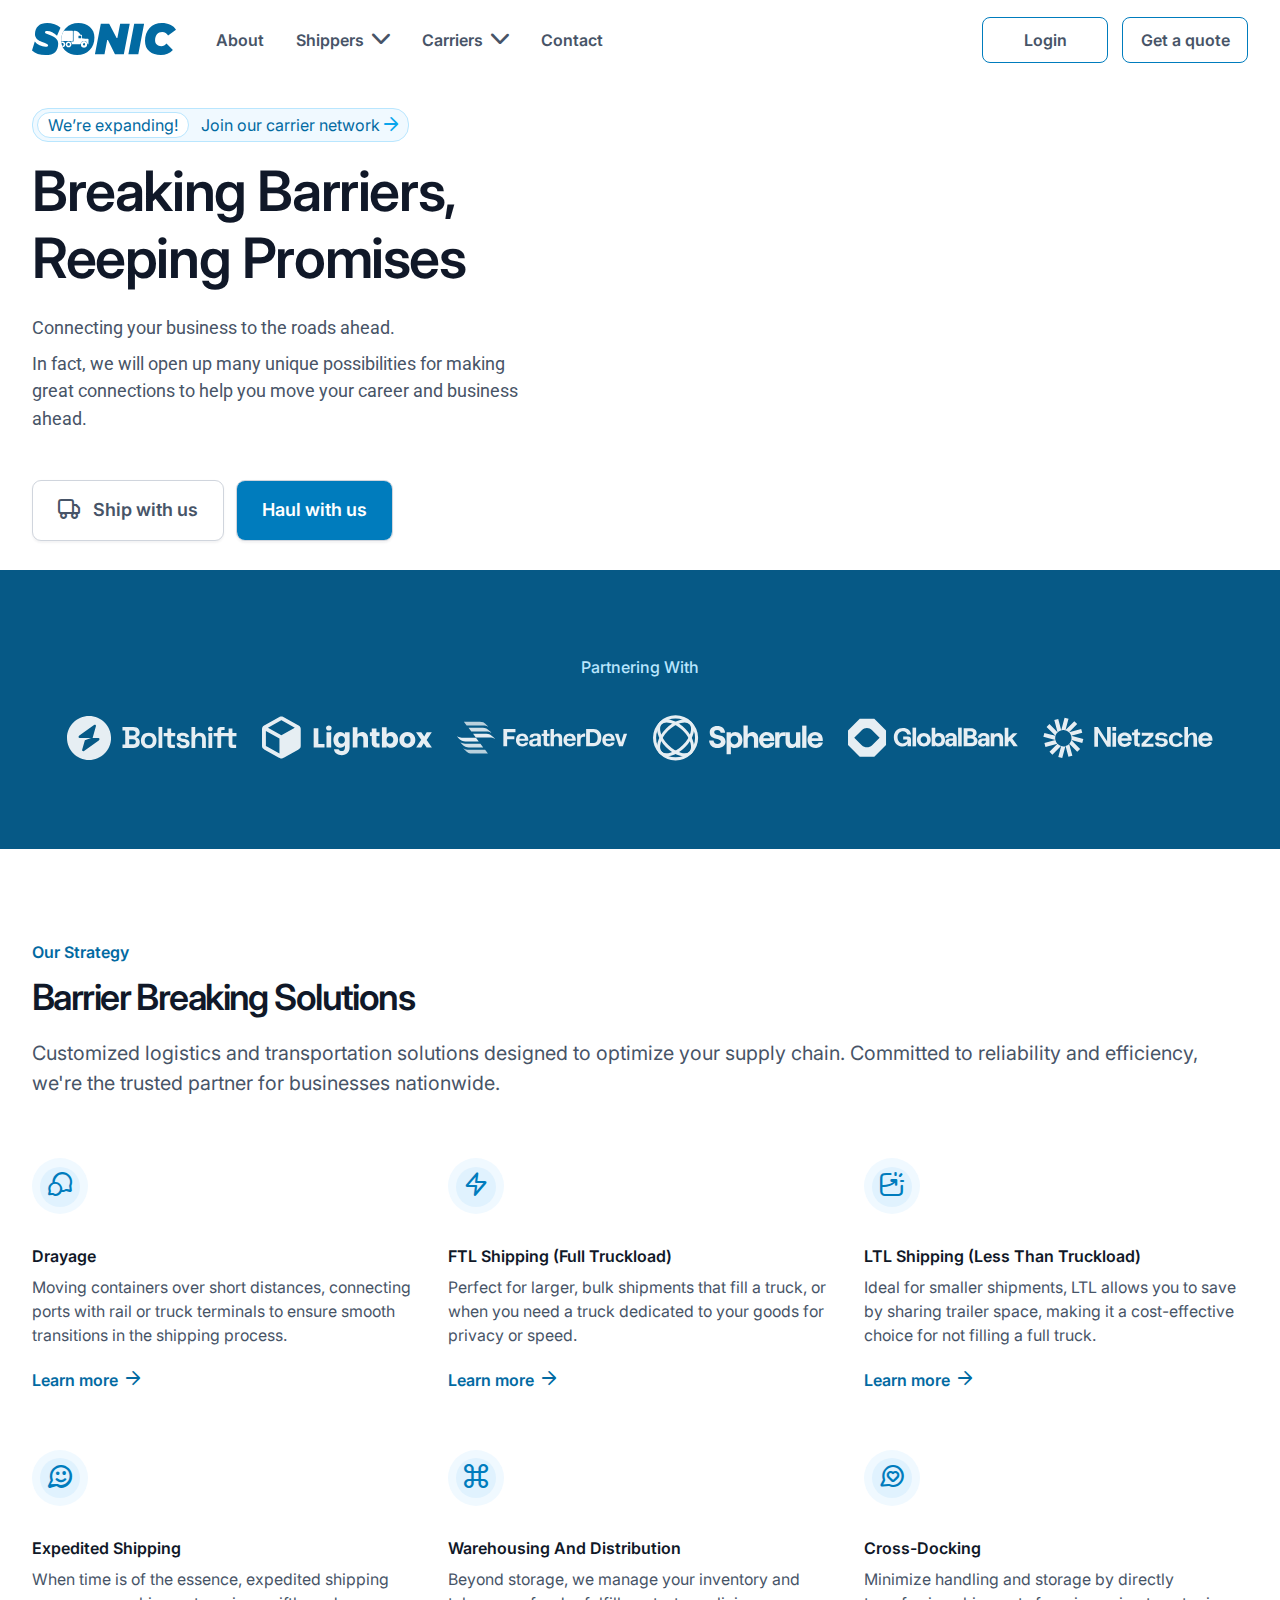
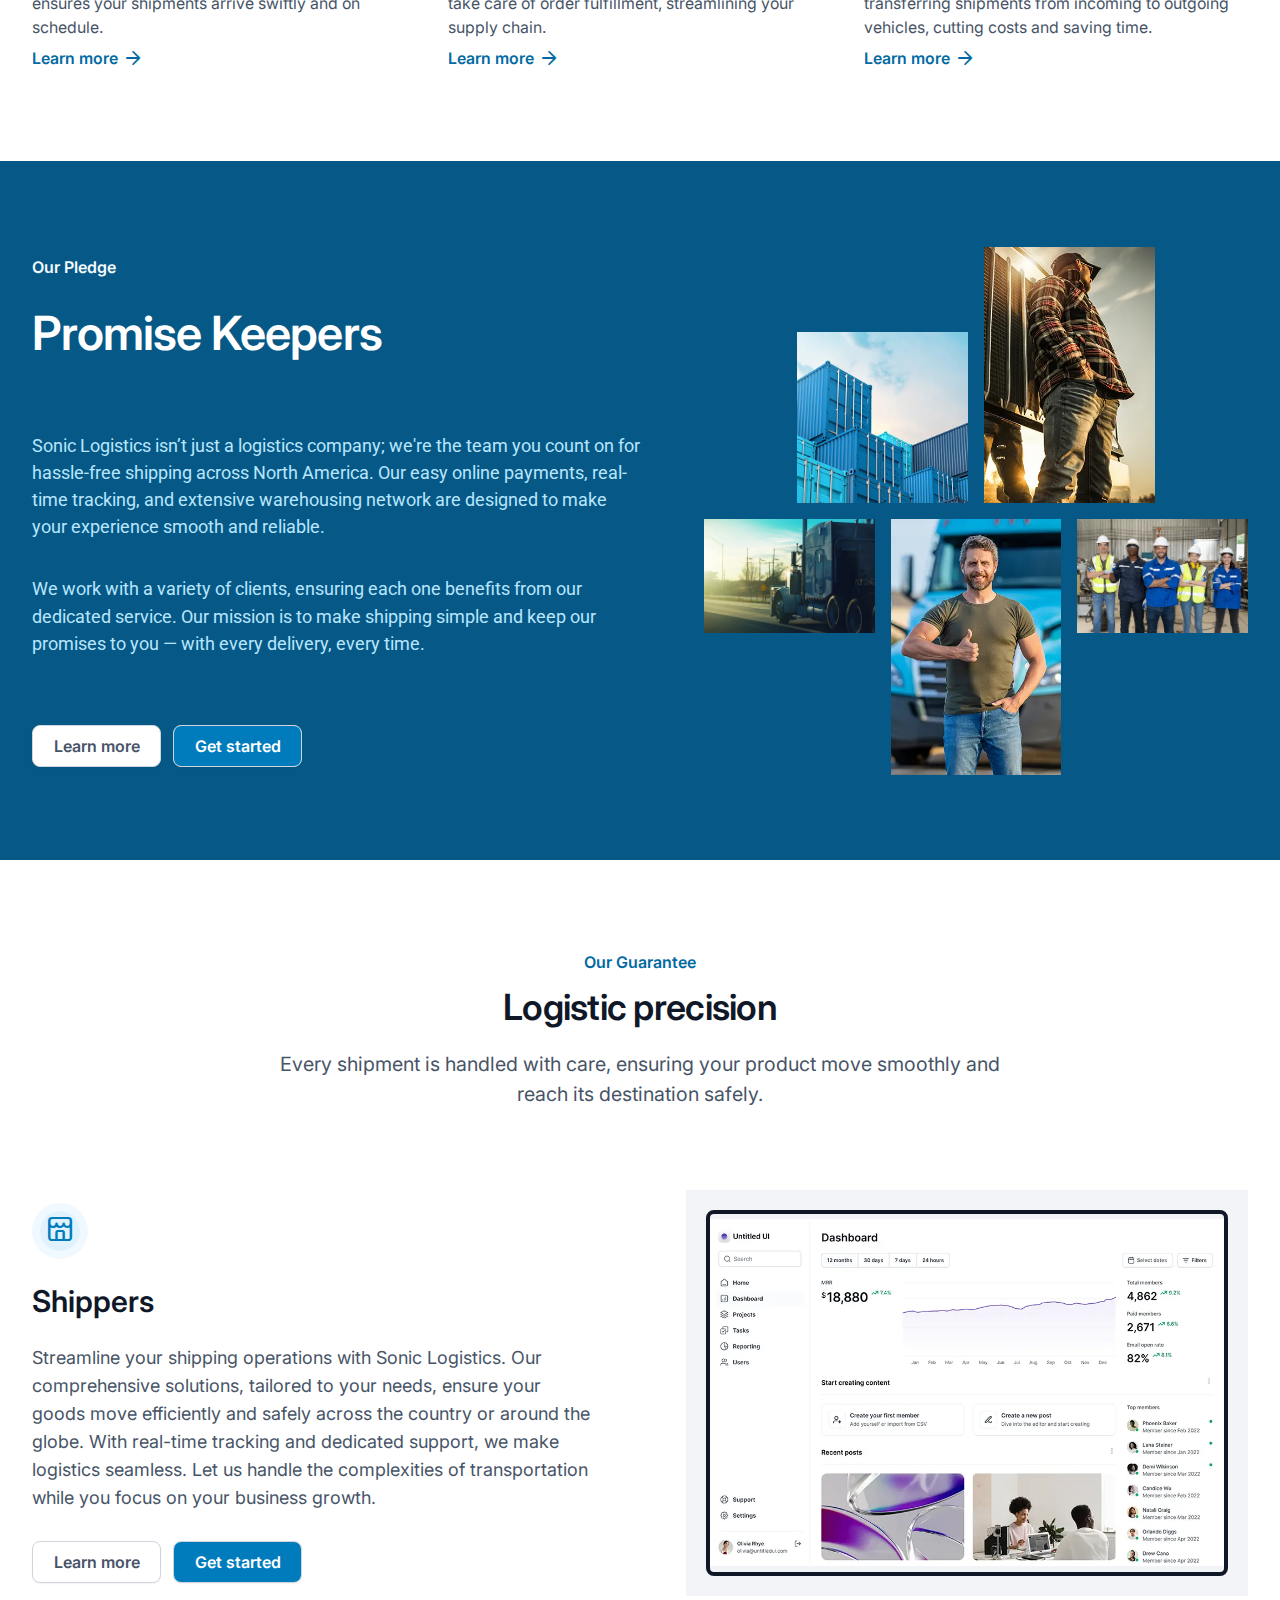
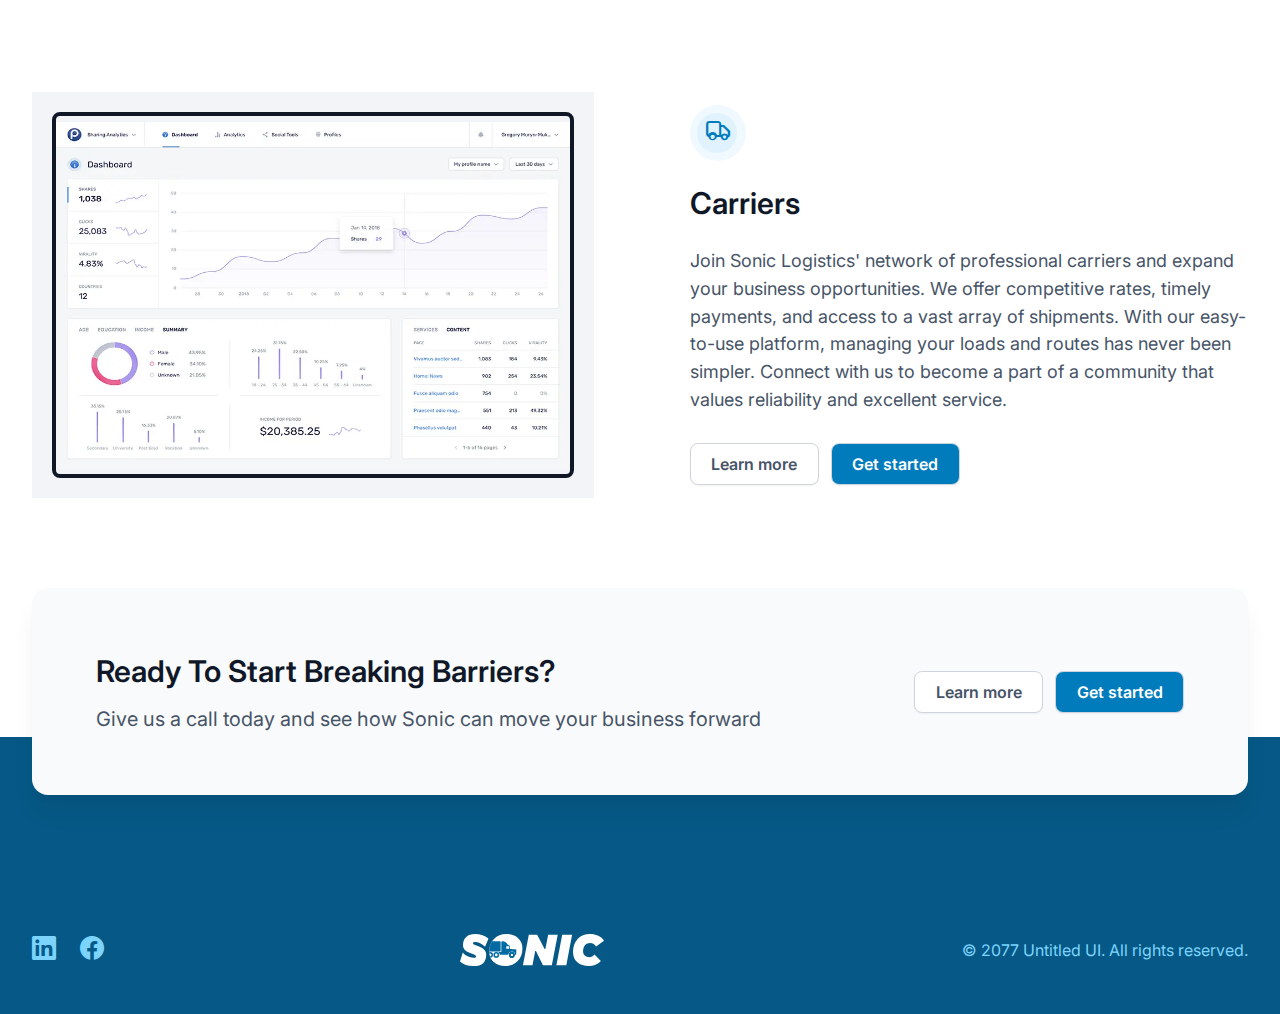
==== commit ea5a5c05: "change_01.05.2024_10:46" ====
--- a/index.html
+++ b/index.html
@@ -8,7 +8,7 @@
 	<meta name="description" content="Author: Garshin K. V.,
 	Truck rental website">
 	<!-- <style>body{opacity: 0;}</style> -->
-	<link rel="stylesheet" href="css/style.min.css?_v=20240430205537">
+	<link rel="stylesheet" href="css/style.min.css?_v=20240501104507">
 	<link rel="shortcut icon" href="favicon.ico">
 	<!-- <meta name="robots" content="noindex, nofollow"> -->
 	<meta name="viewport" content="width=device-width, initial-scale=1.0">
@@ -125,51 +125,51 @@
 
 							<li class="menu__item menu__item--mark">
 
-								<a href="shippers.html" data-goto=".shippers-page" class="menu__link menu__link--parent">Shippers</a>
+								<a href="shippers.html" class="menu__link menu__link--parent">Shippers</a>
 
 								<div class="menu__submenu submenu">
 									<ul class="submenu__box">
 										<li class="submenu__item">
-											<a href="shippers.html#offers-shippers" data-goto=".offers-shippers" class="submenu__link">Offers</a>
-										</li>
-										<li class="submenu__item">
-											<a href="shippers.html#cooperation-shippers" data-goto=".cooperation-shippers" data-goto-page data-goto-header class="submenu__link">Cooperation</a>
-										</li>
-										<li class="submenu__item">
-											<a href="shippers.html#logistic-shippers" data-goto=".logistic-shippers" data-goto-page data-goto-header class="submenu__link">Logistic</a>
-										</li>
-										<li class="submenu__item">
-											<a href="shippers.html#meneger-shippers" data-goto=".meneger-shippers" data-goto-page data-goto-header class="submenu__link">Management</a>
-										</li>
-										<li class="submenu__item">
-											<a href="shippers.html#support-shippers" data-goto=".support-shippers" data-goto-page data-goto-header class="submenu__link">Support</a>
-										</li>
-										<li class="submenu__item">
-											<a href="shippers.html#solution-shippers" data-goto=".solution-shippers" data-goto-page data-goto-header class="submenu__link">Solutions</a>
-										</li>
-										<li class="submenu__item">
-											<a href="shippers.html#barries-shippers" data-goto=".barries-shippers" data-goto-page data-goto-header class="submenu__link">Feedback</a>
+											<a href="shippers.html#offers-shippers" data-goto="offers-shippers" class="submenu__link">Offers</a>
+										</li>
+										<li class="submenu__item">
+											<a href="shippers.html#cooperation-shippers" data-goto="cooperation-shippers" data-goto-page data-goto-header class="submenu__link">Cooperation</a>
+										</li>
+										<li class="submenu__item">
+											<a href="shippers.html#logistic-shippers" data-goto="logistic-shippers" data-goto-page data-goto-header class="submenu__link">Logistic</a>
+										</li>
+										<li class="submenu__item">
+											<a href="shippers.html#meneger-shippers" data-goto="meneger-shippers" data-goto-page data-goto-header class="submenu__link">Management</a>
+										</li>
+										<li class="submenu__item">
+											<a href="shippers.html#support-shippers" data-goto="support-shippers" data-goto-page data-goto-header class="submenu__link">Support</a>
+										</li>
+										<li class="submenu__item">
+											<a href="shippers.html#solution-shippers" data-goto="solution-shippers" data-goto-page data-goto-header class="submenu__link">Solutions</a>
+										</li>
+										<li class="submenu__item">
+											<a href="shippers.html#barries-shippers" data-goto="barries-shippers" data-goto-page data-goto-header class="submenu__link">Feedback</a>
 										</li>
 									</ul>
 								</div>
 							</li>
 
 							<li class="menu__item menu__item--mark">
-								<a href="carriers.html" data-goto=".carriers-page" class="menu__link menu__link--parent">Carriers
+								<a href="carriers.html" class="menu__link menu__link--parent">Carriers
 								</a>
 								<div class="menu__submenu submenu">
 									<ul class="submenu__box">
 										<li class="submenu__item">
-											<a href="carriers.html#growth-carriers" data-goto=".growth-carriers" data-goto-page data-goto-header class="submenu__link">Growth</a>
-										</li>
-										<li class="submenu__item">
-											<a href="carriers.html#partnering-carriers" data-goto=".partnering-carriers" data-goto-page data-goto-header class="submenu__link">Cooperation</a>
-										</li>
-										<li class="submenu__item">
-											<a href="carriers.html#support-carriers" data-goto=".support-carriers" data-goto-page data-goto-header class="submenu__link">Features</a>
-										</li>
-										<li class="submenu__item">
-											<a href="carriers.html#feedback-carriers" data-goto=".feedback-carriers" data-goto-page data-goto-header class="submenu__link">Feedback</a>
+											<a href="carriers.html#growth-carriers" data-goto="growth-carriers" data-goto-page data-goto-header class="submenu__link">Growth</a>
+										</li>
+										<li class="submenu__item">
+											<a href="carriers.html#partnering-carriers" data-goto="partnering-carriers" data-goto-page data-goto-header class="submenu__link">Cooperation</a>
+										</li>
+										<li class="submenu__item">
+											<a href="carriers.html#support-carriers" data-goto="support-carriers" data-goto-page data-goto-header class="submenu__link">Features</a>
+										</li>
+										<li class="submenu__item">
+											<a href="carriers.html#feedback-carriers" data-goto="feedback-carriers" data-goto-page data-goto-header class="submenu__link">Feedback</a>
 										</li>
 									</ul>
 								</div>
@@ -227,7 +227,7 @@
 			<!-- TODO BLOCK Partnering -->
 			<section class="partner partner--setup">
 				<div class="partner__container">
-					<h3 class="partner__sub-caption">Partnering with</h3>
+					<h2 class="partner__sub-caption">Partnering with</h2>
 
 					<div class="partner__inner-list company-list">
 						<div class="company-list__item">
@@ -484,23 +484,23 @@
 					<div class="pledge__set-img set-img">
 
 						<div class="set-img__cargo-inner" data-da=".text-area__slides-one,997.98">
-							<picture><source srcset="img/home/promise_keepers/containers.webp" type="image/webp"><img src="img/home/promise_keepers/containers.jpg" alt="Cargo" class="set-img__cargo-thumb" loading="lazy"></picture>
+							<picture><source srcset="img/home/promise_keepers/containers.webp" type="image/webp"><img src="img/home/promise_keepers/containers.jpg" width="474" height="355" alt="Cargo" class="set-img__cargo-thumb" loading="lazy"></picture>
 						</div>
 
 						<div class="set-img__men-driver-inner" data-da=".text-area__slides-one,997.98">
-							<picture><source srcset="img/home/promise_keepers/men_driver.webp" type="image/webp"><img src="img/home/promise_keepers/men_driver.jpg" alt="Containers" class="set-img__driver-thumb" loading="lazy"></picture>
+							<picture><source srcset="img/home/promise_keepers/men_driver.webp" type="image/webp"><img src="img/home/promise_keepers/men_driver.jpg" width="474" height="355" alt="Containers" class="set-img__driver-thumb" loading="lazy"></picture>
 						</div>
 
 						<div class="set-img__super-track-inner" data-da=".text-area__slides-two,997.98">
-							<picture><source srcset="img/home/promise_keepers/super_track.webp" type="image/webp"><img src="img/home/promise_keepers/super_track.jpg" alt="Containers" class="set-img__track-thumb" loading="lazy"></picture>
+							<picture><source srcset="img/home/promise_keepers/super_track.webp" type="image/webp"><img src="img/home/promise_keepers/super_track.jpg" width="474" height="355" alt="Containers" class="set-img__track-thumb" loading="lazy"></picture>
 						</div>
 
 						<div class="set-img__good-driver-inner" data-da=".text-area__slides-two,997.98">
-							<picture><source srcset="img/home/promise_keepers/good_men_driver.webp" type="image/webp"><img src="img/home/promise_keepers/good_men_driver.jpg" alt="Containers" class="set-img__driver-good-thumb" loading="lazy"></picture>
+							<picture><source srcset="img/home/promise_keepers/good_men_driver.webp" type="image/webp"><img src="img/home/promise_keepers/good_men_driver.jpg" width="474" height="355" alt="Containers" class="set-img__driver-good-thumb" loading="lazy"></picture>
 						</div>
 
 						<div class="set-img__group-inner" data-da=".text-area__slides-two,997.98">
-							<picture><source srcset="img/home/promise_keepers/group.webp" type="image/webp"><img src="img/home/promise_keepers/group.jpg" alt="Containers" class="set-img__group-thumb" loading="lazy"></picture>
+							<picture><source srcset="img/home/promise_keepers/group.webp" type="image/webp"><img src="img/home/promise_keepers/group.jpg" width="474" height="355" alt="Containers" class="set-img__group-thumb" loading="lazy"></picture>
 						</div>
 
 					</div>
@@ -538,7 +538,7 @@
 							</div>
 
 							<div class="dashboard__pic-inner dashboard__pic-inner--waves">
-								<picture><source srcset="img/logistic/mockup.webp" type="image/webp"><img src="img/logistic/mockup.png" alt="Dashboard" class="dashboard__img-logistic" loading="lazy"></picture>
+								<picture><source srcset="img/logistic/mockup.webp" type="image/webp"><img src="img/logistic/mockup.png" width="927" height="626" alt="Dashboard" class="dashboard__img-logistic" loading="lazy"></picture>
 							</div>
 
 						</article>
@@ -562,7 +562,7 @@
 							</div>
 
 							<div class="dashboard__pic-inner dashboard__pic-inner--lines">
-								<picture><source srcset="img/logistic/dashboard.webp" type="image/webp"><img src="img/logistic/dashboard.jpg" alt="Dashboard" class="dashboard__img-logistic" loading="lazy"></picture>
+								<picture><source srcset="img/logistic/dashboard.webp" type="image/webp"><img src="img/logistic/dashboard.jpg" width="927" height="626" alt="Dashboard" class="dashboard__img-logistic" loading="lazy"></picture>
 							</div>
 
 						</article>
@@ -616,7 +616,7 @@
 			</div>
 		</footer>
 	</div>
-	<script src="js/app.min.js?_v=20240430205537"></script>
+	<script src="js/app.min.js?_v=20240501104507"></script>
 
 
 
--- a/css/style.min.css
+++ b/css/style.min.css
@@ -1 +1 @@
-@charset "UTF-8";@import url(https://fonts.googleapis.com/css?family=Inter:400,500,700&display=swap);@import url(https://fonts.googleapis.com/css?family=Roboto:400&display=swap);@font-face{font-family:IconFont;font-display:swap;src:url(../fonts/IconFont.woff2) format("woff2"),url(../fonts/IconFont.woff) format("woff");font-weight:400;font-style:normal}[class*=".icon-"]:before{font-family:IconFont;font-style:normal;font-weight:400;font-variant:normal;text-transform:none;line-height:1;-webkit-font-smoothing:antialiased;-moz-osx-font-smoothing:grayscale}[class*=".icon-"]:before{display:block}.icon-arrow-mark:before{content:"a"}.icon-logistic-carriers:before{content:"b"}.icon-item-scroll-up:before{content:"c"}.icon-header-mark:before{content:"d"}.icon-contact-message-chate:before{content:"e"}.icon-barrierltl:before{content:"f"}.icon-checkmark:before{content:"g"}.icon-circle-item:before{content:"h"}.icon-social-github:before{content:"i"}.icon-barrierflt:before{content:"j"}.icon-barrier-warehousing:before{content:"k"}.icon-barrier-expedited:before{content:"l"}.icon-barrier-drayage:before{content:"m"}.icon-barrier-cross:before{content:"n"}.icon-logistic-shippers:before{content:"o"}.icon-phone:before{content:"p"}.icon-popup-close:before{content:"q"}.icon-popup-eye:before{content:"r"}.icon-popup-mail:before{content:"s"}.icon-popup-person-add:before{content:"t"}.icon-social-angellist:before{content:"u"}.icon-social-dribbble:before{content:"v"}.icon-social-fc:before{content:"w"}.icon-social-in:before{content:"x"}.icon-social-twitter:before{content:"y"}.icon-social-youtube:before{content:"z"}.icon-truck:before{content:"A"}.icon-zap-fast:before{content:"B"}.box__title,.family-log__title,.indicators__title{color:#101828;font-size:clamp(1.75rem,1.707rem + .22vw,1.875rem);font-weight:600;line-height:1.3;text-transform:capitalize}.client-blank__remember-inscription,.client-blank__remember-inscription--reg,.registration__creat-label,.registration__design-label,.registration__other-label,.registration__research-label,.registration__strategy-label,.registration__ux-label{display:inline-flex;-webkit-column-gap:.75em;-moz-column-gap:.75em;column-gap:.75em;align-items:center;cursor:pointer}.client-blank__remember-inscription--reg::before,.client-blank__remember-inscription::before,.registration__creat-label::before,.registration__design-label::before,.registration__other-label::before,.registration__research-label::before,.registration__strategy-label::before,.registration__ux-label::before{align-self:flex-start;width:1.25em;height:1.25em;flex:0 0 1.25em;content:"";border-radius:.375em;border:.0625em solid #d0d5dd}.client-blank__cell-remember,.client-blank__cell-remember--reg,.registration__field-creat,.registration__field-design,.registration__field-other,.registration__field-research,.registration__field-strategy,.registration__field-ux{position:absolute;left:0;top:0;width:0;height:0;opacity:0}*{padding:0;margin:0;border:0}*,*::after,*::before{box-sizing:border-box}*::after,*::before{display:inline-block}body,html{height:100%;min-width:320px}body{color:#475467;line-height:1;font-family:Inter;font-size:1rem;-ms-text-size-adjust:100%;-moz-text-size-adjust:100%;-webkit-text-size-adjust:100%;-webkit-font-smoothing:antialiased;-moz-osx-font-smoothing:grayscale}button,input,textarea{font-family:Inter;font-size:inherit;line-height:inherit;color:inherit;background-color:transparent}input,textarea{width:100%}button,option,select{cursor:pointer}a{display:inline-block;color:inherit;text-decoration:none}ul li{list-style:none}img{vertical-align:top}b,h1,h2,h3,h4,h5,h6,strong{font-weight:inherit;font-size:inherit}address,em,i{font-style:normal}img{vertical-align:top}button,input,textarea{font-family:inherit;font-size:inherit;line-height:inherit}button{color:inherit;background-color:transparent}input[type=email],input[type=tel],input[type=text],textarea{-webkit-appearance:none;appearance:none}textarea{resize:vertical}table{border-collapse:collapse;border-spacing:0}.lock body{overflow:hidden;touch-action:none;-ms-scroll-chaining:none;overscroll-behavior:none}.wrapper{min-height:100%;display:flex;flex-direction:column;overflow:hidden}@supports (overflow:clip){.wrapper{overflow:clip}}.wrapper > main{flex:1 1 auto}.wrapper > *{min-width:0}[class*=__container]{max-width:77.875rem;margin:0 auto;padding:0 .9375rem}.icon-menu{display:none}.popup{position:fixed;top:0;left:0;bottom:0;right:0;padding:30px 10px;transition:visibility .8s ease 0s;visibility:hidden;pointer-events:none}.popup_show{z-index:150;visibility:visible;overflow:auto;pointer-events:auto}.popup_show .popup__content{visibility:visible;-webkit-transform:scale(1);transform:scale(1)}.popup__wrapper{display:flex;flex-direction:column;align-items:center;min-height:100%;flex:1 1 auto;width:100%;display:flex;justify-content:center;align-items:center}.popup__content{visibility:hidden;-webkit-transform:scale(0);transform:scale(0);transition:-webkit-transform .3s ease 0s;transition:transform .3s ease 0s;transition:transform .3s ease 0s,-webkit-transform .3s ease 0s;background-color:#e0f2fe;border:.125em solid #7cd4fd;box-shadow:0 0 1.875em rgba(0,0,0,.5);display:flex;flex-direction:column;justify-content:center;align-items:center;padding:20px;width:100%;max-width:18.75em;border-radius:1.25em}.lock .popup__content{visibility:visible}.popup__content{overflow:hidden;display:flex;flex-direction:row}.popup__content.active{height:450px}.popup__content.active .client-blank--entrance{-webkit-transform:translateX(-400px);transform:translateX(-400px)}.popup__content.active .client-blank--registration{-webkit-transform:translateX(0);transform:translateX(0)}.popup__close-form{font-family:IconFont;position:absolute;right:0;top:0;background:#0ba5ec;width:2.8125em;height:2.8125em;color:#fff;display:flex;align-items:center;justify-content:center;border-bottom-left-radius:1.25em;transition:all .35s ease-in}.client-blank__title{font-size:1.875em;font-weight:700;line-height:1.2;color:#065986}.client-blank__title:not(:last-child){margin-bottom:.9375rem}.client-blank__item-box{position:relative;width:100%;height:3.125em;border-bottom:.125em solid #344054;margin:1.5625em 0}.client-blank__icon-item{font-family:IconFont;font-size:1.125rem;position:absolute;right:.5em;top:1.25em}.client-blank__icon-item--pass{cursor:pointer}.client-blank__icon-item--reg{cursor:pointer}.client-blank__cell-item{width:100%;height:100%;background:0 0;border:none;outline:0;padding:0 2.1875em 0 .3125em}.client-blank__cell-item:focus ~ .client-blank__item-inscription,.client-blank__cell-item:valid ~ .client-blank__item-inscription{top:-.3125em;transition:all .2s ease-in}.client-blank__item-inscription{position:absolute;left:.3125em;top:50%;-webkit-transform:translateY(-50%);transform:translateY(-50%);font-weight:500;line-height:1.2;pointer-events:none;color:#026aa2}.client-blank__remember-forgot{position:relative;font-size:.75rem;display:flex;justify-content:space-between;align-items:center}.client-blank__remember-forgot:not(:last-child){margin-bottom:.9375em}.client-blank__cell-remember:focus-visible + .client-blank__remember-inscription::before{outline:.125em solid #065986}.client-blank__cell-remember:checked + .client-blank__remember-inscription::before{background:url(../img/contact/check_box.svg) 0 0/cover no-repeat}.client-blank__cell-remember--reg:focus-visible + .client-blank__remember-inscription--reg::before{outline:.125em solid #065986}.client-blank__cell-remember--reg:checked + .client-blank__remember-inscription--reg::before{background:url(../img/contact/check_box.svg) 0 0/cover no-repeat}.client-blank__link-form-jump{color:#0ba5ec;text-decoration:underline;transition:all .3s ease-in}.client-blank__link-form-log{color:#0ba5ec;text-decoration:underline;transition:all .3s ease-in}.client-blank__btn-login{width:100%;text-align:center;color:#fff;line-height:1.5;border-radius:.5em;border:.0625em solid #0086c9;background:#0086c9;box-shadow:0 .0625em .125em 0 rgba(16,24,40,.05);padding:.375em 0;transition:all .3s ease-in}.client-blank__btn-login:not(:last-child){margin-bottom:.9375em}.client-blank__btn-regestration{width:100%;text-align:center;color:#fff;line-height:1.5;border-radius:.5em;border:.0625em solid #0086c9;background:#0086c9;box-shadow:0 .0625em .125em 0 rgba(16,24,40,.05);padding:.375em 0;transition:all .3s ease-in}.client-blank__btn-regestration:not(:last-child){margin-bottom:.9375em}.client-blank__login-register{text-align:center;font-size:.75em;font-weight:500;display:flex;-webkit-column-gap:.9375em;-moz-column-gap:.9375em;column-gap:.9375em;align-items:center;justify-content:center}.client-blank--entrance{display:flex;flex-direction:column;justify-content:center;align-items:center;width:100%}.client-blank--registration{display:flex;flex-direction:column;justify-content:center;align-items:center;width:100%;position:absolute;left:0;top:1.875em;-webkit-transform:translateX(25em);transform:translateX(25em)}.spollers{display:grid;gap:15px}.spollers__item{font-size:1.25rem}.spollers__title{width:100%;cursor:default;text-align:left;border:1px solid #eee;padding:.625rem .9375rem;border-radius:.3125rem;position:relative;list-style:none}.spollers__title::-webkit-details-marker,.spollers__title::marker{display:none}._spoller-init .spollers__title{cursor:pointer}._spoller-init .spollers__title::after,._spoller-init .spollers__title::before{content:"";position:absolute;right:10px;top:50%;background-color:#000;height:2px;width:15px;transition:-webkit-transform .5s ease 0s;transition:transform .5s ease 0s;transition:transform .5s ease 0s,-webkit-transform .5s ease 0s}._spoller-init .spollers__title::before{-webkit-transform:translate(-75%,-50%) rotate(40deg);transform:translate(-75%,-50%) rotate(40deg)}._spoller-init .spollers__title::after{-webkit-transform:translate(0,-50%) rotate(-40deg);transform:translate(0,-50%) rotate(-40deg)}._spoller-init .spollers__title._spoller-active::before{-webkit-transform:translateX(-75%) rotate(-40deg);transform:translateX(-75%) rotate(-40deg)}._spoller-init .spollers__title._spoller-active::after{-webkit-transform:rotate(40deg);transform:rotate(40deg)}.spollers__body{padding:1.25rem;border-radius:.3125rem;border:1px solid #eee}.ibg{width:100%;height:100%;-o-object-fit:cover;object-fit:cover}.ibg--top{-o-object-position:top;object-position:top}.ibg--bottom{-o-object-position:bottom;object-position:bottom}.ibg--left{-o-object-position:left;object-position:left}.ibg--right{-o-object-position:right;object-position:right}.ibg--contain{-o-object-fit:contain;object-fit:contain}.hero{max-width:100%;padding-top:clamp(3.438rem,2.95rem + 2.44vw,5rem);position:relative;display:flex}.hero__content{flex:0 0 100%;align-self:center}.hero__zone{max-width:77.875rem;margin:0 auto;padding:0 .9375rem}.hero__row-content{display:inline-flex;color:#026aa2;-webkit-column-gap:.75em;-moz-column-gap:.75em;column-gap:.75em}.hero__row-content:not(:last-child){margin-bottom:1em}.hero__expanding{border-radius:1em;border:.0625em solid #b9e6fe;background:#fff;padding:.25em .625em}.hero__link{display:flex;align-items:center;-webkit-column-gap:.25em;-moz-column-gap:.25em;column-gap:.25em;transition:all .4s ease-in-out}.hero__link::after{transition:all .4s ease-in-out;content:"a";font-family:IconFont;font-size:.875rem;color:#0ba5ec}.hero__title{color:#101828;font-weight:600;line-height:1.2;letter-spacing:-.025em;text-transform:capitalize}.hero__title:not(:last-child){margin-bottom:.4em}.hero__paragraph{font-family:Roboto;line-height:1.52;margin-bottom:clamp(1.375rem,-19.159rem + 29.55vw,3rem)}.hero__paragraph p:not(:last-child){margin-bottom:.5em}.hero__image{height:100%;flex:0 0 53%}.hero__img-item{position:absolute;left:0;top:0;width:100%;height:100%;-o-object-fit:cover;object-fit:cover}.hero__button-link-jump--quote{font-size:1.125rem;font-weight:600;line-height:1.556;transition:all .3s ease-in;display:inline-flex;-webkit-column-gap:.75em;-moz-column-gap:.75em;column-gap:.75em}.hero__button-link-jump--quote::after{content:"a";font-family:IconFont;font-size:1.125rem;font-weight:600}.button-group__btn-jump{font-weight:600}.button-group__btn-jump--ship-us{font-size:1.125rem;display:flex;align-items:center;-webkit-column-gap:.75em;-moz-column-gap:.75em;column-gap:.75em;padding:1em 1.375em;transition:all .4s ease-in;z-index:2}.button-group__btn-jump--ship-us::before{display:inline-block;content:"A";font-family:IconFont;font-size:1.375rem;font-weight:500}.button-group__btn-jump--ship-us::after{transition:all .4s ease-in;content:"";position:absolute;left:0;bottom:0;width:100%;height:0;background:#0086c9;z-index:-1;border-radius:50% 50% 0 0}.button-group__btn-jump--haul-us{font-size:1.125rem;padding:1.125em 1.375em;color:#fff;z-index:2;transition:all .4s ease-in}.button-group__btn-jump--haul-us::before{transition:all .4s ease-in;content:"";position:absolute;left:0;top:0;width:100%;height:170%;background:#0086c9;z-index:-1;border-radius:0 0 100% 100%}.solution--setup:not(:last-child){margin-bottom:clamp(3.438rem,2.705rem + 3.66vw,6rem)}.solution__sub-caption{color:#026aa2;text-align:left;font-weight:600;line-height:1.5;text-transform:capitalize}.solution__sub-caption:not(:last-child){margin-bottom:.75em}.solution__title{color:#101828;font-size:2.25rem;font-weight:600;line-height:1.22;letter-spacing:-.04375em;text-transform:capitalize}.solution__title:not(:last-child){margin-bottom:.5555555556em}.solution__paragraph{font-size:clamp(1.125rem,1.089rem + .18vw,1.25rem);line-height:1.5}.solution__paragraph:not(:last-child){margin-bottom:clamp(2.125rem,1.589rem + 2.68vw,4rem)}.solution__paragraph p:not(:last-child){margin-bottom:.5em}.solution__card{display:grid;grid-template-columns:repeat(auto-fill,minmax(18.125em,1fr));-webkit-column-gap:2em;-moz-column-gap:2em;column-gap:2em;row-gap:clamp(1.563rem,.866rem + 3.48vw,4rem)}.box-card__cell{display:flex;flex-direction:column;height:100%}.cell__label{width:3.5em;height:3.5em;background-color:#f0f9ff;border-radius:50%;display:flex;align-items:center;justify-content:center;position:relative;z-index:-2}.cell__label::after{position:absolute;content:"";left:14%;top:15%;width:2.5em;height:2.5em;background-color:#e0f2fe;border-radius:50%;z-index:-1}.cell__label:not(:last-child){margin-bottom:clamp(.938rem,.614rem + 1.62vw,1.875rem)}.cell__iconfont-large{font-family:IconFont;font-size:1.5rem;color:#0086c9}.cell__title{color:#101828;font-size:toREm(20);font-weight:600;line-height:1.5;text-transform:capitalize;flex-grow:1}.cell__title:not(:last-child){margin-bottom:.5em}.cell__paragraph{line-height:1.5;font-size:clamp(.938rem,.92rem + .09vw,1rem)}.cell__paragraph p:not(:last-child){margin-bottom:.5em}.cell__paragraph:not(:last-child){margin-bottom:1.25em}.cell__link{color:#026aa2;font-weight:600;line-height:1.5;display:inline-flex;align-items:center;-webkit-column-gap:.5em;-moz-column-gap:.5em;column-gap:.5em;transition:all .4s ease-in-out}.cell__iconfont-small{font-family:IconFont;font-size:.875rem;color:#026aa2;font-weight:500;transition:all .4s ease-in-out}.support--setup:not(:last-child){margin-bottom:clamp(3.438rem,2.705rem + 3.66vw,6rem)}.support__body-text{display:flex;flex-direction:column;text-align:center;max-width:48em;margin:0 auto}.support__body-text:not(:last-child){margin-bottom:clamp(2.125rem,1.018rem + 5.54vw,6rem)}.support__subtitle{color:#026aa2;text-align:center;font-weight:600;line-height:1.5;text-transform:capitalize}.support__subtitle:not(:last-child){margin-bottom:.75em}.support__title{color:#101828;font-size:2.25rem;font-weight:600;line-height:1.22;letter-spacing:-.045em}.support__title:not(:last-child){margin-bottom:1.25rem}.support__paragraph{font-size:clamp(1.125rem,1.089rem + .18vw,1.25rem);line-height:1.5}.support__paragraph p:not(:last-child){margin-bottom:.625em}.experience{display:flex}.experience__content{flex:0 0 100%}.experience__pic{width:100%;height:100%;-o-object-fit:cover;object-fit:cover}.box-card__cell-label{width:3.5em;height:3.5em;background-color:#f0f9ff;border-radius:50%;display:flex;align-items:center;justify-content:center;position:relative;z-index:-2}.box-card__cell-label::after{position:absolute;content:"";left:14%;top:15%;width:2.5em;height:2.5em;background-color:#e0f2fe;border-radius:50%;z-index:-1}.box-card__cell-label:not(:last-child){margin-bottom:1.5em}.box-card__iconfont-large{font-family:IconFont;font-size:1.5rem;color:#0086c9}.box-card__title{color:#101828;font-size:clamp(1.75rem,1.702rem + .24vw,1.875rem);font-weight:600;line-height:1.26}.box-card__title:not(:last-child){margin-bottom:1em}.box-card__paragraph{font-size:1.125rem;line-height:1.55}.box-card__paragraph:not(:last-child){margin-bottom:2em}.box-card__paragraph p:not(:last-child){margin-bottom:.625em}.box-card__list{font-size:1.125rem;line-height:1.55}.box-card__item{display:flex;-webkit-column-gap:.75em;-moz-column-gap:.75em;column-gap:.75em}.box-card__item::before{flex:0 0 1.75em;display:flex;align-items:center;justify-content:center;content:"i";font-family:IconFont;font-size:.75rem;color:#0086c9;background-color:#e0f2fe;height:1.75em;border-radius:50%}.box-card__item:not(:last-child){margin-bottom:1.25em}.scroll-up::before{transition:color .3s ease-in;position:fixed;content:"c";font-family:IconFont;right:1.25em;bottom:8%;cursor:pointer;font-size:2.1875rem;color:#7cd4fd;z-index:99;width:.625em;height:.625em;background-color:#fff;display:flex;justify-content:center;align-items:center}.scroll-up--hide{display:none}.menu__link.active{font-weight:700;color:#0086c9}.header{position:fixed;width:100%;top:0;left:0;z-index:100;background-color:#fff;min-height:clamp(3.438rem,2.95rem + 2.44vw,5rem)}.header__container{padding-top:.625em;padding-bottom:.625em;min-height:5em;display:flex;align-items:center;-webkit-column-gap:2.5em;-moz-column-gap:2.5em;column-gap:2.5em}.header__link{z-index:5}.header_logo-company{flex-shrink:0;z-index:40;position:relative;height:2em;width:9.0625em}.header__menu{flex-grow:1;justify-content:flex-end;display:flex;align-items:center;-webkit-column-gap:.875em;-moz-column-gap:.875em;column-gap:.875em}.menu__body{flex-grow:1;font-weight:600;line-height:1.5}.menu__list{display:flex;flex-wrap:wrap;justify-content:flex-start;-webkit-column-gap:2em;-moz-column-gap:2em;column-gap:2em;align-items:center}.menu__item--mark{position:relative;display:flex;align-items:center;-webkit-column-gap:.5em;-moz-column-gap:.5em;column-gap:.5em}.menu__link{transition:all .3s ease-in;position:relative}.menu__link--parent{position:relative;display:flex;-webkit-column-gap:.5em;-moz-column-gap:.5em;column-gap:.5em;align-items:center}.menu__submenu{transition:all .45s ease-in-out;-webkit-transform:translate(0,10%);transform:translate(0,10%);opacity:0;visibility:hidden;pointer-events:none}.menu__header-btn{display:flex;-webkit-column-gap:.875em;-moz-column-gap:.875em;column-gap:.875em;position:relative;z-index:5}.menu__btn-access{position:relative;font-weight:600;line-height:1.5;padding:.625em 1em;border-radius:.5em;border:.0625em solid #0086c9;min-width:7.875em}.menu__btn-access--login-in{position:relative;z-index:4;transition:all .4s ease-in-out;overflow:hidden}.menu__btn-access--login-in::before{transition:all .4s ease-in-out;background:#0086c9;content:"";z-index:-1;position:absolute;width:100%;height:0;-webkit-transform:translate(-25%,-35%) rotate(-75deg);transform:translate(-25%,-35%) rotate(-75deg)}.menu__btn-access--get-quote{position:relative;transition:all .4s ease-in-out;overflow:hidden}.menu__btn-access--get-quote::before{transition:all .4s ease-in-out;background:#0086c9;content:"";z-index:-1;position:absolute;width:100%;height:0;-webkit-transform:translate(-15%,-35%) rotate(-75deg);transform:translate(-15%,-35%) rotate(-75deg)}.submenu{z-index:3;min-width:11.25em;height:100%}.submenu__box{border:.125em solid #f2f4f7;background:#f9fafb;padding:.9375rem 0;box-shadow:0 1.25em 1.5em -.25em rgba(16,24,40,.08),0 .5em .5em -.25em rgba(16,24,40,.03)}.submenu__item{padding:.4375em .75em;transition:all .4s ease-in-out}.submenu__item:not(:last-child){margin-bottom:.3125em}.submenu__link{width:100%}.footer{background:#065986}.footer__container{padding-top:.625em;padding-bottom:.625em}.footer__body{min-height:8em;display:flex;flex-wrap:wrap;justify-content:space-between;align-items:center;-webkit-column-gap:1.5rem;-moz-column-gap:1.5rem;column-gap:1.5rem}.items__socials-icon{font-family:IconFont;color:#7cd4fd;font-size:1.5rem;font-weight:400;display:flex;-webkit-column-gap:1.5rem;-moz-column-gap:1.5rem;column-gap:1.5rem}.items__comp-logo{width:9.125em;height:2em}.items__rights{color:#7cd4fd;line-height:1.5;flex-shrink:0;font-size:clamp(.938rem,.916rem + .11vw,1rem)}.items__pic{transition:all .3s ease-in}.partner--setup:not(:last-child){margin-bottom:clamp(3.438rem,2.705rem + 3.66vw,6rem)}.partner{background:#065986}.partner__container{padding-top:clamp(1.25rem,-.107rem + 6.79vw,6rem);padding-bottom:clamp(1.25rem,-.107rem + 6.79vw,6rem)}.partner__sub-caption{color:#b9e6fe;text-align:center;font-weight:500;line-height:1.5;text-transform:capitalize}.partner__sub-caption:not(:last-child){margin-bottom:2.125em}.partner__inner-list{display:flex;flex-wrap:wrap;-webkit-column-gap:1.5625rem;-moz-column-gap:1.5625rem;column-gap:1.5625rem;row-gap:1.25em;justify-content:center;align-items:center}.company-list__item{overflow:clip;display:block;flex:0 0 14%}.company-list__thumb{width:100%;height:100%;-o-object-fit:contain;object-fit:contain}.pledge--setup{display:flex;width:100%}.pledge--setup:not(:last-child){margin-bottom:clamp(3.438rem,2.705rem + 3.66vw,6rem)}.pledge{background:#065986}.pledge__container{flex-grow:1;display:flex;width:100%;-webkit-column-gap:4em;-moz-column-gap:4em;column-gap:4em}.pledge__text-area{display:flex;flex-direction:column;justify-content:center;flex:0 0 50%}.pledge__set-img{flex:0 1 50%}.text-area__desk:not(:last-child){margin-bottom:1.25em}.text-area__slides-one:not(:last-child){margin-bottom:1.25em}.text-area__sub-caption{color:#f5fbff;text-align:left;font-weight:600;line-height:1.5;text-transform:capitalize}.text-area__sub-caption:not(:last-child){margin-bottom:.75em}.text-area__title{color:#fff;font-size:clamp(2.625rem,2.518rem + .54vw,3rem);font-weight:600;line-height:1.25;letter-spacing:-.06rem;text-transform:capitalize}.text-area__paragraph{color:#b9e6fe;font-family:Roboto;font-size:clamp(1rem,.964rem + .18vw,1.125rem);line-height:1.53}.set-img__cargo-thumb{width:100%;height:100%;-o-object-fit:cover;object-fit:cover}.set-img__driver-thumb{width:100%;height:100%;-o-object-fit:cover;object-fit:cover;-o-object-position:top right;object-position:top right}.set-img__track-thumb{width:100%;height:100%;-o-object-fit:cover;object-fit:cover}.set-img__driver-good-thumb{width:100%;height:100%;-o-object-fit:cover;object-fit:cover}.set-img__group-thumb{width:100%;height:100%;-o-object-fit:cover;object-fit:cover}.logistic--setup:not(:last-child){margin-bottom:clamp(3.438rem,2.705rem + 3.66vw,6rem)}.logistic__sub-caption{color:#026aa2;text-align:center;font-weight:600;line-height:1.5;text-transform:capitalize}.logistic__sub-caption:not(:last-child){margin-bottom:.75em}.logistic__title{color:#101828;text-align:center;font-size:2.25rem;font-weight:600;line-height:1.22;letter-spacing:-.045rem}.logistic__title:not(:last-child){margin-bottom:1.25rem}.logistic__paragraph{text-align:center;font-size:clamp(1.125rem,1.089rem + .18vw,1.25rem);line-height:1.5;max-width:37.5em;margin:0 auto}.logistic__paragraph p:not(:last-child){margin-bottom:.5rem}.logistic__info-section{display:flex;flex-wrap:wrap;row-gap:6rem}.dashboard--setup{display:flex;-webkit-column-gap:6em;-moz-column-gap:6em;column-gap:6em;justify-content:space-between}.dashboard__desk-text{display:flex;flex-direction:column;justify-content:center;align-items:flex-start;flex:0 1 50%}.dashboard__row-content:not(:last-child){margin-bottom:clamp(.938rem,.672rem + 1.33vw,1.5rem)}.dashboard__label{width:3.5em;height:3.5em;background-color:#f0f9ff;border-radius:50%;display:flex;align-items:center;justify-content:center;position:relative;z-index:-2}.dashboard__label::after{position:absolute;content:"";left:14%;top:15%;width:2.5em;height:2.5em;background-color:#e0f2fe;border-radius:50%;z-index:-1}.dashboard__iconfont-large{font-family:IconFont;font-size:1.5rem;color:#0086c9}.dashboard__subtitle{color:#101828;font-size:clamp(1.25rem,1.034rem + 1.08vw,1.875rem);font-weight:600;line-height:1.26}.dashboard__subtitle:not(:last-child){margin-bottom:.5333333333em}.dashboard__paragraph{line-height:1.55}.dashboard__paragraph p:not(:last-child){margin-bottom:.5rem}.dashboard__paragraph:not(:last-child){margin-bottom:1.625em}.dashboard__pic-inner{background:#f2f4f7;flex:0 1 50%;padding:1.25em;position:relative;z-index:2}.dashboard__pic-inner--waves::before{content:"";position:absolute;right:-70%;bottom:-27%;width:100%;height:100%;background:url(../img/logistic/pattern_waves.svg) 0 0 no-repeat;z-index:-1}.dashboard__pic-inner--lines::before{content:"";position:absolute;left:-20%;top:25%;width:100%;height:100%;background:url(../img/logistic/pattern_lines.svg) 0 0 no-repeat;z-index:-1}.dashboard__img-logistic{width:100%;height:100%;-o-object-fit:contain;object-fit:contain;border-radius:.5em;border:.25em solid #101828}.barriers__container{display:flex;width:100%}.barriers__body{background-color:#f9fafb;padding:clamp(1.25rem,.3rem + 4.75vw,4rem) clamp(.625rem,-.541rem + 5.83vw,4rem);border-radius:1em;box-shadow:0 1.25em 1.5em -.25em rgba(16,24,40,.08),0 .5em .5em -.25em rgba(16,24,40,.03);display:flex;width:100%;flex-wrap:wrap;-webkit-column-gap:.9375em;-moz-column-gap:.9375em;column-gap:.9375em;row-gap:1.25em;justify-content:flex-end;align-items:center}.barriers--setup{background:linear-gradient(to bottom,#fff 0,#fff 50%,#065986 50%,#065986 100%);padding-top:clamp(0,-13.548rem + 21.72vw,6rem);padding-bottom:clamp(3.438rem,2.705rem + 3.66vw,6rem)}.box__text-area{display:flex;flex-direction:column;row-gap:1em;flex-grow:1}.box__paragraph{font-size:clamp(1.125rem,1.082rem + .22vw,1.25rem);line-height:1.2}.box__paragraph p:not(:last-child){margin-bottom:.3125em}.box__paragraph:not(:last-child){margin-bottom:.625em}.button-group__btn-jump{min-width:8.0625em;border-radius:.5em;border:.0625em solid #d0d5dd;background:#fff;box-shadow:0 .0625em .125em 0 rgba(16,24,40,.05);position:relative;overflow:hidden}.button-group__btn-jump--learnmore{transition:all .4s ease-in;z-index:2;padding:.75em 1.25em}.button-group__btn-jump--learnmore::before{transition:all .4s ease-in;content:"";position:absolute;left:0;bottom:0;width:100%;height:0;background:#0086c9;z-index:-1;border-radius:50% 50% 0 0}.button-group__btn-jump--getstarted{color:#fff;z-index:2;padding:.75em 1.25em;transition:all .4s ease-in}.button-group__btn-jump--getstarted::before{transition:all .4s ease-in;content:"";position:absolute;left:0;top:0;width:100%;height:170%;background:#0086c9;z-index:-1;border-radius:0 0 100% 100%}.button-group--setup{flex-shrink:0;display:flex;-webkit-column-gap:.75em;-moz-column-gap:.75em;column-gap:.75em}.indicators--speaking{background:#f9fafb}.indicators--speaking:not(:last-child){margin-bottom:clamp(3.75rem,-2.1rem + 9vw,6rem)}.indicators__container{padding-bottom:clamp(1.25rem,-11.1rem + 19vw,6rem);padding-top:clamp(3.75rem,-2.1rem + 9vw,6rem);padding-top:clamp(1.25rem,-11.1rem + 19vw,6rem)}.indicators__desk-text:not(:last-child){margin-bottom:clamp(1.25rem,.464rem + 3.93vw,4rem)}.indicators__sub-caption{color:#026aa2;text-align:left;font-weight:600;line-height:1.5;text-transform:capitalize}.indicators__sub-caption:not(:last-child){margin-bottom:.75em}.indicators__title:not(:last-child){margin-bottom:.875rem}.indicators__box-columns{display:flex;width:100%;-webkit-column-gap:4em;-moz-column-gap:4em;column-gap:4em}.indicators__values{flex:0 1 50%;align-self:center;display:flex;text-align:center;flex-wrap:wrap;height:100%}.indicators__poster{display:block;overflow:hidden;flex:0 1 50%;aspect-ratio:592/560}.values-journey__cell-value{flex:0 1 50%;display:flex;flex-direction:column}.values-journey__row{display:flex;-webkit-column-gap:2em;-moz-column-gap:2em;column-gap:2em;height:100%}.cell-value__indicator{color:#0086c9;text-align:center;font-size:clamp(2.25rem,1.821rem + 2.14vw,3.75rem);font-weight:600;line-height:1.2;letter-spacing:-.075em}.cell-value__indicator:not(:last-child){margin-bottom:1.375rem}.cell-value__subtitle{color:#101828;font-size:1.125rem;font-style:normal;font-weight:600;line-height:1.55}.cell-value__subtitle:not(:last-child){margin-bottom:.5em}.cell-value__paragraph{line-height:1.5}.cell-value__paragraph p:not(:last-child){margin-bottom:.5em}.poster__image{width:100%;height:100%;-o-object-fit:cover;object-fit:cover}.family-log--setup{text-align:justify}.family-log--setup:not(:last-child){margin-bottom:clamp(3.438rem,2.705rem + 3.66vw,6rem)}.family-log__container{display:flex}.family-log__left-column:not(:last-child){margin-bottom:clamp(1.25rem,.982rem + 1.34vw,2.188rem)}.family-log__sub-caption{color:#026aa2;text-align:left;font-weight:600;line-height:1.5;text-transform:capitalize}.family-log__sub-caption:not(:last-child){margin-bottom:.75em}.family-log__title:not(:last-child){margin-bottom:1.25em}.family-log__subparagraph{font-size:1.25rem;line-height:1.5}.family-log__subparagraph:not(:last-child){padding-bottom:clamp(1.25rem,.893rem + 1.79vw,2.5rem);border-bottom:.0625em solid #eaecf0;margin-bottom:clamp(1.25rem,.893rem + 1.79vw,2.5rem)}.family-log__paragraph{font-size:1.125rem;line-height:1.555}.family-log__paragraph p:not(:last-child){margin-bottom:clamp(1.25rem,.982rem + 1.34vw,2.188rem)}.worklow--setup:not(:last-child){margin-bottom:clamp(3.438rem,2.705rem + 3.66vw,6rem)}.worklow__container{display:flex;flex-direction:column;align-items:center}.worklow__text-content{max-width:48em;text-align:center;align-items:center;display:flex;flex-direction:column}.worklow__text-content:not(:last-child){margin-bottom:clamp(1.625rem,.946rem + 3.39vw,4rem)}.worklow__subtitle{color:#344054;text-align:center;font-size:.875rem;font-weight:500;line-height:1.43;border-radius:.5em;border:.0625em solid #d0d5dd;box-shadow:0 .0625em .125em 0 rgba(16,24,40,.05);padding:.25em .625em;display:flex;align-items:center;-webkit-column-gap:.375em;-moz-column-gap:.375em;column-gap:.375em}.worklow__subtitle:not(:last-child){margin-bottom:1em}.worklow__subtitle::before{content:"h";font-family:IconFont;font-size:.5rem;color:#0ba5ec}.worklow__title{color:#101828;text-align:center;font-size:2.25rem;font-weight:600;line-height:1.22;letter-spacing:-.045em;text-transform:capitalize}.worklow__title:not(:last-child){margin-bottom:1.25rem}.worklow__paragraph{text-align:center;font-size:clamp(1.125rem,1.089rem + .18vw,1.25rem);line-height:1.5}.worklow__paragraph:not(:last-child){margin-bottom:4em}.worklow__paragraph p:not(:last-child){margin-bottom:.625em}.worklow__dashboard{overflow:clip;display:block;max-width:48em;width:100%;border-radius:.625em;border:.25em solid #101828}.worklow__image{width:100%;height:100%;-o-object-fit:cover;object-fit:cover}.meneger--setup:not(:last-child){margin-bottom:clamp(3.438rem,2.705rem + 3.66vw,6rem)}.meneger__body{background-color:#065986;border-radius:1em;padding:clamp(1.25rem,.464rem + 3.93vw,4rem) clamp(.938rem,.063rem + 4.38vw,4rem);text-align:center;display:flex;flex-direction:column;align-items:center;color:#fff}.meneger__title{font-size:clamp(2rem,1.929rem + .36vw,2.25rem);font-weight:500;line-height:1.22;letter-spacing:-.045em}.meneger__title:not(:last-child){margin-bottom:.8888888889em}.meneger__img{overflow:hidden;display:block;aspect-ratio:56/56;border-radius:50%;flex:0 0 3.5em;background-color:#d0d5dd}.meneger__img:not(:last-child){margin-bottom:1em}.meneger__icon{width:100%;height:100%;-o-object-fit:cover;object-fit:cover}.meneger__subtitle{font-style:normal;font-weight:600;line-height:1.5;text-transform:capitalize}.meneger__subtitle:not(:last-child){margin-bottom:.25em}.meneger__profession{color:#b9e6fe;font-size:.875rem;line-height:1.43}.meneger__profession:not(:last-child){margin-bottom:1rem}.support--setup:not(:last-child){margin-bottom:clamp(3.438rem,2.705rem + 3.66vw,6rem)}.support__body-text{display:flex;flex-direction:column;text-align:center;max-width:48em;margin:0 auto}.support__body-text:not(:last-child){margin-bottom:clamp(2.125rem,1.018rem + 5.54vw,6rem)}.support__subtitle{color:#026aa2;text-align:center;font-weight:600;line-height:1.5;text-transform:capitalize}.support__subtitle:not(:last-child){margin-bottom:.75em}.support__title{color:#101828;font-size:2.25rem;font-weight:600;line-height:1.22;letter-spacing:-.045em;text-transform:capitalize}.support__title:not(:last-child){margin-bottom:1.25rem}.support__paragraph{font-size:clamp(1.125rem,1.089rem + .18vw,1.25rem);line-height:1.5}.support__paragraph p:not(:last-child){margin-bottom:.625em}.experience{display:flex}.experience__content{flex:0 0 100%}.experience__pic{width:100%;height:100%;-o-object-fit:cover;object-fit:cover}.box-card__cell-label{width:3.5em;height:3.5em;background-color:#f0f9ff;border-radius:50%;display:flex;align-items:center;justify-content:center;position:relative;z-index:-2}.box-card__cell-label::after{position:absolute;content:"";left:14%;top:15%;width:2.5em;height:2.5em;background-color:#e0f2fe;border-radius:50%;z-index:-1}.box-card__cell-label:not(:last-child){margin-bottom:1.5em}.box-card__iconfont-large{font-family:IconFont;font-size:1.5rem;color:#0086c9}.box-card__title{color:#101828;font-size:clamp(1.75rem,1.702rem + .24vw,1.875rem);font-weight:600;line-height:1.26;text-transform:capitalize}.box-card__title:not(:last-child){margin-bottom:1em}.box-card__paragraph{font-size:1.125rem;line-height:1.55}.box-card__paragraph:not(:last-child){margin-bottom:2em}.box-card__paragraph p:not(:last-child){margin-bottom:.625em}.box-card__list{font-size:1.125rem;line-height:1.55}.box-card__item{display:flex;-webkit-column-gap:.75em;-moz-column-gap:.75em;column-gap:.75em}.box-card__item::before{flex:0 0 1.75em;display:flex;align-items:center;justify-content:center;content:"g";font-family:IconFont;font-size:.75rem;color:#0086c9;background-color:#e0f2fe;height:1.75em;border-radius:50%}.box-card__item:not(:last-child){margin-bottom:1.25em}.page__block-qoute{max-width:92.8125em;margin:0 auto;padding:0 .9375em}.contact__help{position:relative;background:#065986;color:#fff;display:flex;flex-direction:column;justify-content:space-between;row-gap:2em;height:100%}.contact__qoute{display:flex;flex-direction:column;justify-content:center;align-items:center;padding:clamp(0,-7.521rem + 15.02vw,6rem) 0 3.4375em 0}.help__info-content{flex-grow:1;display:flex;flex-direction:column;row-gap:2em}.help__connection{flex-grow:1;display:flex;flex-direction:column;row-gap:2em}.help__socials{font-family:IconFont;font-size:1.5rem;color:#b9e6fe;display:flex;-webkit-column-gap:2rem;-moz-column-gap:2rem;column-gap:2rem}.box-text__title{font-size:1.5rem;font-style:normal;font-weight:600;line-height:1.33}.box-text__title:not(:last-child){margin-bottom:.6666666667em}.box-text__paragraph{color:#b9e6fe;font-size:1.125rem;line-height:1.56}.box-text__paragraph:not(:last-child){margin-bottom:1.1111111111em}.box-text__paragraph p:not(:last-child){margin-bottom:.5555555556em}.connection__box--email{display:flex;-webkit-column-gap:1em;-moz-column-gap:1em;column-gap:1em}.connection__box--email::before{content:"e";font-family:IconFont;font-size:1.5rem}.connection__subcaption{font-size:1.25rem;font-weight:600;line-height:1.5}.connection__subcaption:not(:last-child){margin-bottom:.5em}.connection__subparagraph{color:#b9e6fe;line-height:1.5}.connection__subparagraph:not(:last-child){margin-bottom:1.25em}.connection__subparagraph p:not(:last-child){margin-bottom:.5em}.connection__item{font-weight:600;line-height:1.5;transition:all .3s ease-in}.connection__box--call{display:flex;-webkit-column-gap:1em;-moz-column-gap:1em;column-gap:1em}.connection__box--call::before{content:"p";font-family:IconFont;font-size:1.5rem}.socials__pic{transition:all .3s ease-in}.quote__text-inner:not(:last-child){margin-bottom:clamp(1.5rem,1.071rem + 2.14vw,3rem)}.quote__caption{color:#101828;font-size:2.25rem;font-weight:600;line-height:1.22;letter-spacing:-.045em}.quote__caption:not(:last-child){margin-bottom:.5555555556em}.quote__paragraph{font-size:1.25rem;line-height:1.5}.quote__paragraph:not(:last-child){margin-bottom:.75em}.quote__paragraph p:not(:last-child){margin-bottom:.5em}.quote__registration{display:flex;flex-direction:column;row-gap:1.5em;width:100%}.registration__name-box{display:flex;-webkit-column-gap:2em;-moz-column-gap:2em;column-gap:2em}.registration__first-name{color:#344054;font-size:.875rem;font-weight:500;line-height:1.43;display:flex;flex-direction:column;row-gap:.375em}.registration__name-fitst-field{height:2.75em;border-radius:.5em;border:.0625em solid #d0d5dd;background:#fff;box-shadow:0 .0625em .125em 0 rgba(16,24,40,.05);padding:.625em .875em;line-height:1.5;color:#667085;outline:0}.registration__name-fitst-field:focus{outline:.1875em solid #065986}.registration__name-fitst-field::-webkit-input-placeholder{-webkit-transition:opacity .45s;transition:opacity .45s}.registration__name-fitst-field:-ms-input-placeholder{-ms-transition:opacity .45s;transition:opacity .45s}.registration__name-fitst-field::-ms-input-placeholder{-ms-transition:opacity .45s;transition:opacity .45s}.registration__name-fitst-field::placeholder{transition:opacity .45s}.registration__name-fitst-field:focus::-webkit-input-placeholder{opacity:0}.registration__name-fitst-field:focus:-ms-input-placeholder{opacity:0}.registration__name-fitst-field:focus::-ms-input-placeholder{opacity:0}.registration__name-fitst-field:focus::placeholder{opacity:0}.registration__last-name{color:#344054;font-size:.875rem;font-weight:500;line-height:1.43;display:flex;flex-direction:column;row-gap:.375em}.registration__name-last-field{height:2.75em;border-radius:.5em;border:.0625em solid #d0d5dd;background:#fff;box-shadow:0 .0625em .125em 0 rgba(16,24,40,.05);padding:.625em .875em;line-height:1.5;color:#667085;outline:0}.registration__name-last-field:focus{outline:.1875em solid #065986}.registration__name-last-field::-webkit-input-placeholder{-webkit-transition:opacity .45s;transition:opacity .45s}.registration__name-last-field:-ms-input-placeholder{-ms-transition:opacity .45s;transition:opacity .45s}.registration__name-last-field::-ms-input-placeholder{-ms-transition:opacity .45s;transition:opacity .45s}.registration__name-last-field::placeholder{transition:opacity .45s}.registration__name-last-field:focus::-webkit-input-placeholder{opacity:0}.registration__name-last-field:focus:-ms-input-placeholder{opacity:0}.registration__name-last-field:focus::-ms-input-placeholder{opacity:0}.registration__name-last-field:focus::placeholder{opacity:0}.registration__mail{color:#344054;font-size:.875rem;font-weight:500;line-height:1.43;display:flex;flex-direction:column;row-gap:.375em}.registration__mail-field{height:2.75em;border-radius:.5em;border:.0625em solid #d0d5dd;background:#fff;box-shadow:0 .0625em .125em 0 rgba(16,24,40,.05);padding:.625em .875em;line-height:1.5;color:#667085;outline:0}.registration__mail-field:focus{outline:.1875em solid #065986}.registration__mail-field::-webkit-input-placeholder{-webkit-transition:opacity .45s;transition:opacity .45s}.registration__mail-field:-ms-input-placeholder{-ms-transition:opacity .45s;transition:opacity .45s}.registration__mail-field::-ms-input-placeholder{-ms-transition:opacity .45s;transition:opacity .45s}.registration__mail-field::placeholder{transition:opacity .45s}.registration__mail-field:focus::-webkit-input-placeholder{opacity:0}.registration__mail-field:focus:-ms-input-placeholder{opacity:0}.registration__mail-field:focus::-ms-input-placeholder{opacity:0}.registration__mail-field:focus::placeholder{opacity:0}.registration__phone{color:#344054;font-size:.875rem;font-weight:500;line-height:1.43;display:flex;flex-direction:column;row-gap:.375em}.registration__phone-field{height:2.75em;border-radius:.5em;border:.0625em solid #d0d5dd;background:#fff;box-shadow:0 .0625em .125em 0 rgba(16,24,40,.05);padding:.625em .875em;line-height:1.5;color:#667085;outline:0}.registration__phone-field:focus{outline:.1875em solid #065986}.registration__phone-field::-webkit-input-placeholder{-webkit-transition:opacity .45s;transition:opacity .45s}.registration__phone-field:-ms-input-placeholder{-ms-transition:opacity .45s;transition:opacity .45s}.registration__phone-field::-ms-input-placeholder{-ms-transition:opacity .45s;transition:opacity .45s}.registration__phone-field::placeholder{transition:opacity .45s}.registration__phone-field:focus::-webkit-input-placeholder{opacity:0}.registration__phone-field:focus:-ms-input-placeholder{opacity:0}.registration__phone-field:focus::-ms-input-placeholder{opacity:0}.registration__phone-field:focus::placeholder{opacity:0}.registration__message{color:#344054;font-size:.875rem;font-weight:500;line-height:1.43;display:flex;flex-direction:column;row-gap:.375em}.registration__message-field{height:8.375em;border-radius:.5em;border:.0625em solid #d0d5dd;background:#fff;box-shadow:0 .0625em .125em 0 rgba(16,24,40,.05);padding:.625em .875em;line-height:1.5;color:#667085;outline:0}.registration__message-field:focus{outline:.1875em solid #065986}.registration__message-field::-webkit-input-placeholder{-webkit-transition:opacity .45s;transition:opacity .45s}.registration__message-field:-ms-input-placeholder{-ms-transition:opacity .45s;transition:opacity .45s}.registration__message-field::-ms-input-placeholder{-ms-transition:opacity .45s;transition:opacity .45s}.registration__message-field::placeholder{transition:opacity .45s}.registration__message-field:focus::-webkit-input-placeholder{opacity:0}.registration__message-field:focus:-ms-input-placeholder{opacity:0}.registration__message-field:focus::-ms-input-placeholder{opacity:0}.registration__message-field:focus::placeholder{opacity:0}.registration__subtitle-box{color:#344054;font-size:.875rem;font-weight:500;line-height:1.43;display:flex;flex-direction:column;row-gap:.375em}.registration__subtitle-box:not(:last-child){margin-bottom:1em}.registration__wrap-box{display:flex}.registration__check-row{display:flex;flex-direction:column;row-gap:1em}.registration__cellcheckbox{position:relative}.registration__field-design:focus-visible + .registration__design-label::before{outline:.125em solid #065986}.registration__field-design:checked + .registration__design-label::before{background:url(../img/contact/check_box.svg) 0 0/cover no-repeat}.registration__field-creat:focus-visible + .registration__creat-label::before{outline:.125em solid #065986}.registration__field-creat:checked + .registration__creat-label::before{background:url(../img/contact/check_box.svg) 0 0/cover no-repeat}.registration__field-ux:focus-visible + .registration__ux-label::before{outline:.125em solid #065986}.registration__field-ux:checked + .registration__ux-label::before{background:url(../img/contact/check_box.svg) 0 0/cover no-repeat}.registration__field-strategy:focus-visible + .registration__strategy-label::before{outline:.125em solid #065986}.registration__field-strategy:checked + .registration__strategy-label::before{background:url(../img/contact/check_box.svg) 0 0/cover no-repeat}.registration__field-research:focus-visible + .registration__research-label::before{outline:.125em solid #065986}.registration__field-research:checked + .registration__research-label::before{background:url(../img/contact/check_box.svg) 0 0/cover no-repeat}.registration__field-other:focus-visible + .registration__other-label::before{outline:.125em solid #065986}.registration__field-other:checked + .registration__other-label::before{background:url(../img/contact/check_box.svg) 0 0/cover no-repeat}.registration__btn-form{text-align:center;color:#fff;font-weight:600;line-height:1.5;border-radius:.5em;border:.0625em solid #0086c9;background:#0086c9;box-shadow:0 .0625em .125em 0 rgba(16,24,40,.05);padding:.75em 0;transition:all .3s ease-in}@media (min-width:24.4375em){.registration__wrap-box{justify-content:space-between}}@media (min-width:31.5625em){.hero__row-content{align-items:center;border-radius:1em;border:.0625em solid #b9e6fe;background:#f0f9ff;padding:.1875em .625em .1875em .25em}}@media (min-width:50.0625em){.contact--setup{height:100vh;display:grid;grid-template-columns:.42fr 1fr;-webkit-column-gap:1.5625em;-moz-column-gap:1.5625em;column-gap:1.5625em;justify-items:center}.contact__help{padding:3em}.contact__help::before{content:"";position:absolute;width:100vw;height:100%;top:0;right:0;background-color:#065986;z-index:-1}.contact__qoute{max-width:31.875em;align-self:center}.footer__container{padding-bottom:0;padding-top:0}}@media (min-width:56.875em) and (any-hover:hover){.menu__item--mark:hover .menu__submenu{-webkit-transform:translate(0,0);transform:translate(0,0);opacity:1;visibility:visible;pointer-events:all}}@media (min-width:56.875em){.menu__link--parent::after{transition:all .35s ease-in;content:"d";font-family:IconFont;font-size:1.125rem;font-weight:500}.menu__submenu{padding-top:1.25em}.submenu{position:absolute;left:0;top:1.25em}.submenu__box{border-radius:1em}}@media (min-width:62.375em){.pledge__container{padding-top:clamp(4.125rem,.13rem + 6.52vw,6rem);padding-bottom:clamp(4.125rem,.13rem + 6.52vw,6rem)}.pledge__set-img{display:grid;grid-template-columns:repeat(6,1fr);gap:1em}.text-area__slides-one{display:none}.text-area__slides-two{display:none}.text-area__sub-caption:not(:last-child){margin-bottom:1.5em}.text-area__title:not(:last-child){margin-bottom:1.5em}.text-area__paragraph:not(:last-child){margin-bottom:clamp(2.5rem,2.357rem + .71vw,3rem)}.text-area__paragraph p:not(:last-child){margin-bottom:clamp(1.875rem,1.768rem + .54vw,2.25rem)}.set-img__cargo-inner{grid-column:2/4;grid-row:2/3;align-self:end;aspect-ratio:160/160;overflow:hidden;display:block}.set-img__men-driver-inner{grid-column:4/6;grid-row:1/3;align-self:end;aspect-ratio:160/240;overflow:hidden;display:block}.set-img__super-track-inner{grid-column:1/3;grid-row:3/4;align-self:start;aspect-ratio:192/128;overflow:hidden;display:block}.set-img__good-driver-inner{grid-column:3/5;grid-row:3/5;aspect-ratio:160/240;overflow:hidden;display:block}.set-img__group-inner{grid-column:5/7;grid-row:3/4;align-self:start;aspect-ratio:192/128;overflow:hidden;display:block}.logistic__paragraph:not(:last-child){margin-bottom:clamp(3.25rem,-2.959rem + 9.95vw,6rem)}.dashboard--setup:nth-child(even){flex-direction:row-reverse}.dashboard__desk-text{padding:.8125em 0}.dashboard__paragraph{font-size:clamp(.938rem,.183rem + 1.21vw,1.125rem)}.family-log__container{-webkit-column-gap:4em;-moz-column-gap:4em;column-gap:4em}.family-log__left-column{flex:0 1 50%}.family-log__right-column{flex:0 1 50%}}@media (min-width:65.625em){.experience--setup:not(:last-child){margin-bottom:7.625em}.experience--setup:nth-child(2n+3){flex-direction:row-reverse}.experience--setup:nth-child(2n+3) .experience__block{justify-content:flex-end}.experience--setup:nth-child(2n+3) .experience__poster{-webkit-transform:translate(100%,0);transform:translate(100%,0)}.experience--setup:nth-child(2n+3) .experience__body{padding:0 0 0 6em}.experience__block{max-width:77.875em;margin:0 auto;padding:0 .9375em;display:flex;align-items:center;height:100%}.experience__body{width:50%;padding:0 6em 0 0}.experience__poster{position:relative;flex:0 0 50%;padding-bottom:37.888889%;-webkit-transform:translate(-100%,0);transform:translate(-100%,0)}.experience__pic{max-width:100%;position:absolute;left:0;top:0}.experience--setup:not(:last-child){margin-bottom:7.625em}.experience--setup:nth-child(2n+3){flex-direction:row-reverse}.experience--setup:nth-child(2n+3) .experience__block{justify-content:flex-end}.experience--setup:nth-child(2n+3) .experience__poster{-webkit-transform:translate(100%,0);transform:translate(100%,0)}.experience--setup:nth-child(2n+3) .experience__body{padding:0 0 0 6em}.experience__block{max-width:77.875em;margin:0 auto;padding:0 .9375em;display:flex;align-items:center;height:100%}.experience__body{width:50%;padding:0 6em 0 0}.experience__poster{position:relative;flex:0 0 50%;padding-bottom:37.888889%;-webkit-transform:translate(-100%,0);transform:translate(-100%,0)}.experience__pic{max-width:100%;position:absolute;left:0;top:0}}@media (min-width:69.49875em){.hero__body{max-width:47%;padding-right:2.5em}}@media (min-width:69.5em){.hero__title{font-size:clamp(2.875rem,1.373rem + 2.64vw,3.75rem)}.hero__paragraph{max-width:27.5em;font-size:clamp(1.063rem,.905rem + .28vw,1.125rem)}.hero__image{position:relative;-webkit-transform:translate(-100%,0);transform:translate(-100%,0);padding:0 0 38.39% 0}.hero__img-item{max-width:100%;-webkit-clip-path:polygon(10.675% .017%,10.675% .017%,100% .017%,100% 100%,.019% 100%);clip-path:polygon(10.675% .017%,10.675% .017%,100% .017%,100% 100%,.019% 100%)}}@media (min-width:76.25em){.dashboard__label:not(:last-child){margin-bottom:1.5em}}@media (min-width:65em){.indicators__values{row-gap:clamp(1.875rem,-3.65rem + 8.5vw,4rem)}}@media (max-width:50em){.contact__help{align-items:center;padding-top:1.25em;padding-bottom:1.25em}.contact__qoute{max-width:77.875em;padding-bottom:3.4375em}.help__box-text{text-align:center}.quote__caption{text-align:center}.quote__paragraph{text-align:center}.registration__name-box{justify-content:space-between}.registration__first-name{flex-grow:1}.registration__last-name{flex-grow:1}}@media (max-width:95.93625em){.dashboard__pic-inner--waves::before{display:none}.dashboard__pic-inner--lines::before{display:none}}@media (max-width:69.49875em){.hero__content:not(:last-child){z-index:2}.hero__zone{padding-top:1.25em;padding-bottom:1.25em}.hero__title{font-size:clamp(2.25rem,1.911rem + 1.69vw,2.875rem);max-width:32.5em;color:#7cd4fd}.hero__paragraph:not(:last-child){margin-bottom:3rem}.hero__paragraph{font-size:clamp(.875rem,.773rem + .51vw,1.063rem);color:#fff;max-width:22.5em}.hero__image{padding:0 0 80% 0}.hero__button-link-jump--quote{color:#fff}}@media (max-width:69.49875em) and (max-width:69.49875em){.hero__image::before{content:"";position:absolute;left:0;top:0;width:100%;height:100%;background:#475467;z-index:1;opacity:.5}}@media (max-width:65.62375em){.support--setup{max-width:77.875em;margin:0 auto;padding:0 .9375em}.experience--setup{row-gap:1.25em}.experience--setup:not(:last-child){margin-bottom:2.1875em}.experience{flex-direction:column;align-items:center}.experience__poster{overflow:hidden;display:block;max-width:58.625em;width:100%}.box-card__cell-label{margin:0 auto}.box-card__title{text-align:center}.box-card__paragraph{text-align:center;max-width:48em}.support--setup{max-width:77.875em;margin:0 auto;padding:0 .9375em}.experience--setup{row-gap:1.25em}.experience--setup:not(:last-child){margin-bottom:2.1875em}.experience{flex-direction:column;align-items:center}.experience__poster{overflow:hidden;display:block;max-width:58.625em;width:100%}.box-card__cell-label{margin:0 auto}.box-card__title{text-align:center}.box-card__paragraph{text-align:center;max-width:48em}}@media (max-width:64.99875em){.indicators__box-columns{flex-direction:column;row-gap:1.25em}}@media (max-width:62.37375em){.solution__sub-caption{text-align:center}.solution__title{text-align:center}.solution__paragraph{text-align:center}.pledge__container{flex-direction:column;padding-top:clamp(1.25rem,-.107rem + 6.78vw,4.125rem);padding-bottom:clamp(1.25rem,-.107rem + 6.78vw,4.125rem)}.text-area__slides-one{display:block;display:grid;grid-template-columns:repeat(2,1fr);gap:1.25em}.text-area__slides-two{display:block;display:grid;grid-template-columns:repeat(3,1fr);gap:1.25em}.text-area__sub-caption{text-align:center}.text-area__title:not(:last-child){margin-bottom:1.25rem}.text-area__title{text-align:center}.text-area__paragraph:not(:last-child){margin-bottom:clamp(1.313rem,1.254rem + .29vw,1.438rem)}.text-area__paragraph p:not(:last-child){margin-bottom:.625em}.set-img__cargo-inner{aspect-ratio:400/300;overflow:hidden;display:block}.set-img__men-driver-inner{aspect-ratio:400/300;overflow:hidden;display:block}.set-img__super-track-inner{aspect-ratio:400/300;overflow:hidden;display:block}.set-img__good-driver-inner{aspect-ratio:400/300;overflow:hidden;display:block}.set-img__group-inner{aspect-ratio:400/300;overflow:hidden;display:block}.logistic__paragraph{margin-bottom:clamp(2.125rem,1.594rem + 2.65vw,3.25rem)}.logistic__info-section{row-gap:clamp(1.563rem,.869rem + 3.47vw,3.031rem)}.dashboard--setup{flex-direction:column;row-gap:1.25em}.dashboard__label{margin-bottom:clamp(.938rem,.672rem + 1.33vw,1.5rem)}.dashboard__paragraph{font-size:clamp(.938rem,.849rem + .44vw,1.125rem)}.indicators__sub-caption{text-align:center}.indicators__title{text-align:center}.family-log__container{flex-direction:column}}@media (max-width:56.87375em){.menu__body{position:fixed;width:100%;height:100%;left:-100%;top:0;background-color:#7cd4fd;overflow:auto;padding:5.625rem .9375rem 2.1875rem .9375rem;transition:left .3s;z-index:3}.menu__body::before{content:"";position:fixed;width:100%;height:4.375rem;left:-100%;top:0;transition:left .3s}.menu-open .menu__body{left:0}.menu-open .menu__body::before{left:0}.icon-menu{display:block;position:relative;width:1.875rem;height:1.375rem;z-index:5}.icon-menu span,.icon-menu::after,.icon-menu::before{content:"";transition:all .3s ease 0s;right:0;position:absolute;width:100%;height:.125rem;background-color:#0086c9}.icon-menu span{width:80%}.icon-menu::before{top:0}.icon-menu::after{bottom:0}.icon-menu span{top:calc(50% - .0625rem)}.menu-open .icon-menu span{width:0}.menu-open .icon-menu::before{top:calc(50% - .0625rem);-webkit-transform:rotate(-45deg);transform:rotate(-45deg)}.menu-open .icon-menu::after{bottom:calc(50% - .0625rem);-webkit-transform:rotate(45deg);transform:rotate(45deg)}.header__container{min-height:3.125em}.menu__body::before{position:fixed;content:"";top:0;left:100%;z-index:4;width:100%;background:#d0d5dd}.menu__list{row-gap:1.625rem}.menu__item{font-size:1.5rem}.menu__item--mark{flex-direction:column;row-gap:1.625em}.menu__submenu{position:relative;visibility:visible;opacity:1;-webkit-transform:translate(0,0);transform:translate(0,0)}.submenu{position:relative;text-align:center;pointer-events:all}}@media (max-width:56.87375em) and (max-width:56.87375em){.menu__list{flex-direction:column;align-items:center}}@media (max-width:56.87375em) and (any-hover:none){.icon-menu{cursor:default}}@media (max-width:50.62375em){.company-list__item{flex:0 0 20%}}@media (max-width:47.99875em){.text-area__title{line-height:1}.button-group--setup{width:100%;flex-grow:1;justify-content:space-between}}@media (max-width:40.62375em){.company-list__item{flex:0 0 35%}}@media (max-width:39.375em){.indicators__values{row-gap:1.25em}.values-journey__row{flex-direction:column;row-gap:1.25em}}@media (max-width:37.5em){.text-area__slides-one{grid-template-columns:repeat(1,1fr)}.text-area__slides-two{grid-template-columns:repeat(1,1fr)}}@media (max-width:36.87375em){.footer__body{flex-direction:column}}@media (max-width:32.49875em){.menu__body::before{height:3.125em}.menu__header-btn{flex-direction:column;row-gap:1.5em;width:100%}.menu__btn-access{background:#0086c9;color:#fff}}@media (max-width:32.4375em){.registration__name-box{flex-direction:column;row-gap:1.5em}}@media (max-width:31.56125em){.hero__row-content{flex-direction:column;row-gap:1.25em;align-items:flex-start}.hero__link{border-radius:1em;border:.0625em solid #b9e6fe;background:#f0f9ff;padding:.375em .3125em}}@media (max-width:26.87375em){.button-group__btn-jump--ship-us{justify-content:center}}@media (max-width:26.8125em){.button-group__btn-jump{background:#0086c9;color:#fff}.button-group--setup{flex-direction:column;row-gap:1.25em}}@media (max-width:24.99875em){.company-list__item{flex:0 0 50%}}@media (max-width:24.43625em){.registration__wrap-box{flex-direction:column;row-gap:1em}}@media (min-width:32.5em) and (max-width:56.87375em){.menu__body::before{height:4.125em}}@media (min-width:62.375em) and (max-width:76.25em){.dashboard--setup{-webkit-column-gap:4.375em;-moz-column-gap:4.375em;column-gap:4.375em}}@media (min-width:62.375em) and (max-width:76.24875em){.dashboard__row-content{display:flex;align-items:center;-webkit-column-gap:1.25em;-moz-column-gap:1.25em;column-gap:1.25em}}@media (any-hover:hover){.popup__close-form{cursor:pointer}.popup__close-form:hover{background:#0086c9}.client-blank__link-form-jump{cursor:pointer}.client-blank__link-form-jump:hover{color:#065986}.client-blank__link-form-log{cursor:pointer}.client-blank__link-form-log:hover{color:#065986}.client-blank__btn-login{cursor:pointer}.client-blank__btn-login:hover{background:#0ba5ec}.client-blank__btn-regestration{cursor:pointer}.client-blank__btn-regestration:hover{background:#0ba5ec}.hero__link{cursor:pointer}.hero__link:hover{color:#0ba5ec}.hero__link:hover::after{color:#026aa2}.hero__button-link-jump--quote{cursor:pointer}.hero__button-link-jump--quote:hover{color:#0086c9}.button-group__btn-jump--ship-us{cursor:pointer}.button-group__btn-jump--ship-us:hover::after{height:170%}.button-group__btn-jump--ship-us{cursor:pointer}.button-group__btn-jump--ship-us:hover{color:#fff}.button-group__btn-jump--haul-us{cursor:pointer}.button-group__btn-jump--haul-us:hover{color:#344054}.button-group__btn-jump--haul-us{cursor:pointer}.button-group__btn-jump--haul-us:hover::before{height:0}.cell__link{cursor:pointer}.cell__link:hover,.cell__link:hover .cell__iconfont-small{color:#7cd4fd}.menu__item{cursor:pointer}.menu__item:hover .menu__link{color:#0086c9}.menu__item{cursor:pointer}.menu__item:hover .menu__link--parent::after{-webkit-transform:rotate(-90deg);transform:rotate(-90deg);color:#0086c9}.menu__btn-access--login-in{cursor:pointer}.menu__btn-access--login-in:hover{color:#fff}.menu__btn-access--login-in:hover::before{height:390%}.menu__btn-access--get-quote{cursor:pointer}.menu__btn-access--get-quote:hover{color:#fff}.menu__btn-access--get-quote:hover::before{height:310%}.submenu__item{cursor:pointer}.submenu__item:hover{color:#fff;background-color:#0086c9;width:100%}.items__pic{cursor:pointer}.items__pic:hover{color:#0ba5ec}.button-group__btn-jump--learnmore{cursor:pointer}.button-group__btn-jump--learnmore:hover::before{height:170%}.button-group__btn-jump--learnmore{cursor:pointer}.button-group__btn-jump--learnmore:hover{color:#fff}.button-group__btn-jump--getstarted{cursor:pointer}.button-group__btn-jump--getstarted:hover{color:#344054}.button-group__btn-jump--getstarted{cursor:pointer}.button-group__btn-jump--getstarted:hover::before{height:0}.connection__item{cursor:pointer}.connection__item:hover{color:#0ba5ec}.socials__pic{cursor:pointer}.socials__pic:hover{color:#0ba5ec}.registration__btn-form{cursor:pointer}.registration__btn-form:hover{background:#0ba5ec;border:.0625em solid #0ba5ec}}@media (any-hover:hover) and (pointer:fine){.scroll-up{cursor:pointer}.scroll-up:hover::before{color:#b9e6fe}}+@charset "UTF-8";@import url(https://fonts.googleapis.com/css?family=Inter:400,500,700&display=swap);@import url(https://fonts.googleapis.com/css?family=Roboto:400&display=swap);@font-face{font-family:IconFont;font-display:swap;src:url(../fonts/IconFont.woff2) format("woff2"),url(../fonts/IconFont.woff) format("woff");font-weight:400;font-style:normal}[class*=".icon-"]:before{font-family:IconFont;font-style:normal;font-weight:400;font-variant:normal;text-transform:none;line-height:1;-webkit-font-smoothing:antialiased;-moz-osx-font-smoothing:grayscale}[class*=".icon-"]:before{display:block}.icon-arrow-mark:before{content:"a"}.icon-logistic-carriers:before{content:"b"}.icon-item-scroll-up:before{content:"c"}.icon-header-mark:before{content:"d"}.icon-contact-message-chate:before{content:"e"}.icon-barrierltl:before{content:"f"}.icon-checkmark:before{content:"g"}.icon-circle-item:before{content:"h"}.icon-social-github:before{content:"i"}.icon-barrierflt:before{content:"j"}.icon-barrier-warehousing:before{content:"k"}.icon-barrier-expedited:before{content:"l"}.icon-barrier-drayage:before{content:"m"}.icon-barrier-cross:before{content:"n"}.icon-logistic-shippers:before{content:"o"}.icon-phone:before{content:"p"}.icon-popup-close:before{content:"q"}.icon-popup-eye:before{content:"r"}.icon-popup-mail:before{content:"s"}.icon-popup-person-add:before{content:"t"}.icon-social-angellist:before{content:"u"}.icon-social-dribbble:before{content:"v"}.icon-social-fc:before{content:"w"}.icon-social-in:before{content:"x"}.icon-social-twitter:before{content:"y"}.icon-social-youtube:before{content:"z"}.icon-truck:before{content:"A"}.icon-zap-fast:before{content:"B"}.box__title,.family-log__title,.indicators__title{color:#101828;font-size:clamp(1.75rem,1.707rem + .22vw,1.875rem);font-weight:600;line-height:1.3;text-transform:capitalize}.client-blank__remember-inscription,.client-blank__remember-inscription--reg,.registration__creat-label,.registration__design-label,.registration__other-label,.registration__research-label,.registration__strategy-label,.registration__ux-label{display:inline-flex;-webkit-column-gap:.75em;-moz-column-gap:.75em;column-gap:.75em;align-items:center;cursor:pointer}.client-blank__remember-inscription--reg::before,.client-blank__remember-inscription::before,.registration__creat-label::before,.registration__design-label::before,.registration__other-label::before,.registration__research-label::before,.registration__strategy-label::before,.registration__ux-label::before{align-self:flex-start;width:1.25em;height:1.25em;flex:0 0 1.25em;content:"";border-radius:.375em;border:.0625em solid #d0d5dd}.client-blank__cell-remember,.client-blank__cell-remember--reg,.registration__field-creat,.registration__field-design,.registration__field-other,.registration__field-research,.registration__field-strategy,.registration__field-ux{position:absolute;left:0;top:0;width:0;height:0;opacity:0}*{padding:0;margin:0;border:0}*,*::after,*::before{box-sizing:border-box}*::after,*::before{display:inline-block}body,html{height:100%;min-width:320px}body{color:#475467;line-height:1;font-family:Inter;font-size:1rem;-ms-text-size-adjust:100%;-moz-text-size-adjust:100%;-webkit-text-size-adjust:100%;-webkit-font-smoothing:antialiased;-moz-osx-font-smoothing:grayscale}button,input,textarea{font-family:Inter;font-size:inherit;line-height:inherit;color:inherit;background-color:transparent}input,textarea{width:100%}button,option,select{cursor:pointer}a{display:inline-block;color:inherit;text-decoration:none}ul li{list-style:none}img{vertical-align:top}b,h1,h2,h3,h4,h5,h6,strong{font-weight:inherit;font-size:inherit}address,em,i{font-style:normal}img{vertical-align:top}button,input,textarea{font-family:inherit;font-size:inherit;line-height:inherit}button{color:inherit;background-color:transparent}input[type=email],input[type=tel],input[type=text],textarea{-webkit-appearance:none;appearance:none}textarea{resize:vertical}table{border-collapse:collapse;border-spacing:0}.lock body{overflow:hidden;touch-action:none;-ms-scroll-chaining:none;overscroll-behavior:none}.wrapper{min-height:100%;display:flex;flex-direction:column;overflow:hidden}@supports (overflow:clip){.wrapper{overflow:clip}}.wrapper > main{flex:1 1 auto}.wrapper > *{min-width:0}[class*=__container]{max-width:77.875rem;margin:0 auto;padding:0 .9375rem}.icon-menu{display:none}.popup{position:fixed;top:0;left:0;bottom:0;right:0;padding:30px 10px;transition:visibility .8s ease 0s;visibility:hidden;pointer-events:none}.popup_show{z-index:150;visibility:visible;overflow:auto;pointer-events:auto}.popup_show .popup__content{visibility:visible;-webkit-transform:scale(1);transform:scale(1)}.popup__wrapper{display:flex;flex-direction:column;align-items:center;min-height:100%;flex:1 1 auto;width:100%;display:flex;justify-content:center;align-items:center}.popup__content{visibility:hidden;-webkit-transform:scale(0);transform:scale(0);transition:-webkit-transform .3s ease 0s;transition:transform .3s ease 0s;transition:transform .3s ease 0s,-webkit-transform .3s ease 0s;background-color:#e0f2fe;border:.125em solid #7cd4fd;box-shadow:0 0 1.875em rgba(0,0,0,.5);display:flex;flex-direction:column;justify-content:center;align-items:center;padding:20px;width:100%;max-width:18.75em;border-radius:1.25em}.lock .popup__content{visibility:visible}.popup__content{overflow:hidden;display:flex;flex-direction:row}.popup__content.active{height:450px}.popup__content.active .client-blank--entrance{-webkit-transform:translateX(-400px);transform:translateX(-400px)}.popup__content.active .client-blank--registration{-webkit-transform:translateX(0);transform:translateX(0)}.popup__close-form{font-family:IconFont;position:absolute;right:0;top:0;background:#0ba5ec;width:2.8125em;height:2.8125em;color:#fff;display:flex;align-items:center;justify-content:center;border-bottom-left-radius:1.25em;transition:all .35s ease-in}.client-blank__title{font-size:1.875em;font-weight:700;line-height:1.2;color:#065986}.client-blank__title:not(:last-child){margin-bottom:.9375rem}.client-blank__item-box{position:relative;width:100%;height:3.125em;border-bottom:.125em solid #344054;margin:1.5625em 0}.client-blank__icon-item{font-family:IconFont;font-size:1.125rem;position:absolute;right:.5em;top:1.25em}.client-blank__icon-item--pass{cursor:pointer}.client-blank__icon-item--reg{cursor:pointer}.client-blank__cell-item{width:100%;height:100%;background:0 0;border:none;outline:0;padding:0 2.1875em 0 .3125em}.client-blank__cell-item:focus ~ .client-blank__item-inscription,.client-blank__cell-item:valid ~ .client-blank__item-inscription{top:-.3125em;transition:all .2s ease-in}.client-blank__item-inscription{position:absolute;left:.3125em;top:50%;-webkit-transform:translateY(-50%);transform:translateY(-50%);font-weight:500;line-height:1.2;pointer-events:none;color:#026aa2}.client-blank__remember-forgot{position:relative;font-size:.75rem;display:flex;justify-content:space-between;align-items:center}.client-blank__remember-forgot:not(:last-child){margin-bottom:.9375em}.client-blank__cell-remember:focus-visible + .client-blank__remember-inscription::before{outline:.125em solid #065986}.client-blank__cell-remember:checked + .client-blank__remember-inscription::before{background:url(../img/contact/check_box.svg) 0 0/cover no-repeat}.client-blank__cell-remember--reg:focus-visible + .client-blank__remember-inscription--reg::before{outline:.125em solid #065986}.client-blank__cell-remember--reg:checked + .client-blank__remember-inscription--reg::before{background:url(../img/contact/check_box.svg) 0 0/cover no-repeat}.client-blank__link-form-jump{color:#0ba5ec;text-decoration:underline;transition:all .3s ease-in}.client-blank__link-form-log{color:#0ba5ec;text-decoration:underline;transition:all .3s ease-in}.client-blank__btn-login{width:100%;text-align:center;color:#fff;line-height:1.5;border-radius:.5em;border:.0625em solid #007cbd;background:#007cbd;box-shadow:0 .0625em .125em 0 rgba(16,24,40,.05);padding:.375em 0;transition:all .3s ease-in}.client-blank__btn-login:not(:last-child){margin-bottom:.9375em}.client-blank__btn-regestration{width:100%;text-align:center;color:#fff;line-height:1.5;border-radius:.5em;border:.0625em solid #007cbd;background:#007cbd;box-shadow:0 .0625em .125em 0 rgba(16,24,40,.05);padding:.375em 0;transition:all .3s ease-in}.client-blank__btn-regestration:not(:last-child){margin-bottom:.9375em}.client-blank__login-register{text-align:center;font-size:.75em;font-weight:500;display:flex;-webkit-column-gap:.9375em;-moz-column-gap:.9375em;column-gap:.9375em;align-items:center;justify-content:center}.client-blank--entrance{display:flex;flex-direction:column;justify-content:center;align-items:center;width:100%}.client-blank--registration{display:flex;flex-direction:column;justify-content:center;align-items:center;width:100%;position:absolute;left:0;top:1.875em;-webkit-transform:translateX(25em);transform:translateX(25em)}.spollers{display:grid;gap:15px}.spollers__item{font-size:1.25rem}.spollers__title{width:100%;cursor:default;text-align:left;border:1px solid #eee;padding:.625rem .9375rem;border-radius:.3125rem;position:relative;list-style:none}.spollers__title::-webkit-details-marker,.spollers__title::marker{display:none}._spoller-init .spollers__title{cursor:pointer}._spoller-init .spollers__title::after,._spoller-init .spollers__title::before{content:"";position:absolute;right:10px;top:50%;background-color:#000;height:2px;width:15px;transition:-webkit-transform .5s ease 0s;transition:transform .5s ease 0s;transition:transform .5s ease 0s,-webkit-transform .5s ease 0s}._spoller-init .spollers__title::before{-webkit-transform:translate(-75%,-50%) rotate(40deg);transform:translate(-75%,-50%) rotate(40deg)}._spoller-init .spollers__title::after{-webkit-transform:translate(0,-50%) rotate(-40deg);transform:translate(0,-50%) rotate(-40deg)}._spoller-init .spollers__title._spoller-active::before{-webkit-transform:translateX(-75%) rotate(-40deg);transform:translateX(-75%) rotate(-40deg)}._spoller-init .spollers__title._spoller-active::after{-webkit-transform:rotate(40deg);transform:rotate(40deg)}.spollers__body{padding:1.25rem;border-radius:.3125rem;border:1px solid #eee}.ibg{width:100%;height:100%;-o-object-fit:cover;object-fit:cover}.ibg--top{-o-object-position:top;object-position:top}.ibg--bottom{-o-object-position:bottom;object-position:bottom}.ibg--left{-o-object-position:left;object-position:left}.ibg--right{-o-object-position:right;object-position:right}.ibg--contain{-o-object-fit:contain;object-fit:contain}.hero{max-width:100%;padding-top:clamp(3.438rem,2.95rem + 2.44vw,5rem);position:relative;display:flex}.hero__content{flex:0 0 100%;align-self:center}.hero__zone{max-width:77.875rem;margin:0 auto;padding:0 .9375rem}.hero__row-content{display:inline-flex;color:#026aa2;-webkit-column-gap:.75em;-moz-column-gap:.75em;column-gap:.75em}.hero__row-content:not(:last-child){margin-bottom:1em}.hero__expanding{border-radius:1em;border:.0625em solid #b9e6fe;background:#fff;padding:.25em .625em}.hero__link{display:flex;align-items:center;-webkit-column-gap:.25em;-moz-column-gap:.25em;column-gap:.25em;transition:all .4s ease-in-out}.hero__link::after{transition:all .4s ease-in-out;content:"a";font-family:IconFont;font-size:.875rem;color:#0ba5ec}.hero__title{color:#101828;font-weight:600;line-height:1.2;letter-spacing:-.025em;text-transform:capitalize}.hero__title:not(:last-child){margin-bottom:.4em}.hero__paragraph{font-family:Roboto;line-height:1.52;margin-bottom:clamp(1.375rem,-19.159rem + 29.55vw,3rem)}.hero__paragraph p:not(:last-child){margin-bottom:.5em}.hero__image{height:100%;flex:0 0 53%}.hero__img-item{position:absolute;left:0;top:0;width:100%;height:100%;-o-object-fit:cover;object-fit:cover}.hero__button-link-jump--quote{font-size:1.125rem;font-weight:600;line-height:1.556;transition:all .3s ease-in;display:inline-flex;-webkit-column-gap:.75em;-moz-column-gap:.75em;column-gap:.75em}.hero__button-link-jump--quote::after{content:"a";font-family:IconFont;font-size:1.125rem;font-weight:600}.button-group__btn-jump{font-weight:600}.button-group__btn-jump--ship-us{font-size:1.125rem;display:flex;align-items:center;-webkit-column-gap:.75em;-moz-column-gap:.75em;column-gap:.75em;padding:1em 1.375em;transition:all .4s ease-in;z-index:2}.button-group__btn-jump--ship-us::before{display:inline-block;content:"A";font-family:IconFont;font-size:1.375rem;font-weight:500}.button-group__btn-jump--ship-us::after{transition:all .4s ease-in;content:"";position:absolute;left:0;bottom:0;width:100%;height:0;background:#007cbd;z-index:-1;border-radius:50% 50% 0 0}.button-group__btn-jump--haul-us{font-size:1.125rem;padding:1.125em 1.375em;color:#fff;z-index:2;transition:all .4s ease-in}.button-group__btn-jump--haul-us::before{transition:all .4s ease-in;content:"";position:absolute;left:0;top:0;width:100%;height:170%;background:#007cbd;z-index:-1;border-radius:0 0 100% 100%}.solution--setup:not(:last-child){margin-bottom:clamp(3.438rem,2.705rem + 3.66vw,6rem)}.solution__sub-caption{color:#026aa2;text-align:left;font-weight:600;line-height:1.5;text-transform:capitalize}.solution__sub-caption:not(:last-child){margin-bottom:.75em}.solution__title{color:#101828;font-size:2.25rem;font-weight:600;line-height:1.22;letter-spacing:-.04375em;text-transform:capitalize}.solution__title:not(:last-child){margin-bottom:.5555555556em}.solution__paragraph{font-size:clamp(1.125rem,1.089rem + .18vw,1.25rem);line-height:1.5}.solution__paragraph:not(:last-child){margin-bottom:clamp(2.125rem,1.589rem + 2.68vw,4rem)}.solution__paragraph p:not(:last-child){margin-bottom:.5em}.solution__card{display:grid;grid-template-columns:repeat(auto-fill,minmax(18.125em,1fr));-webkit-column-gap:2em;-moz-column-gap:2em;column-gap:2em;row-gap:clamp(1.563rem,.866rem + 3.48vw,4rem)}.box-card__cell{display:flex;flex-direction:column;height:100%}.cell__label{width:3.5em;height:3.5em;background-color:#f0f9ff;border-radius:50%;display:flex;align-items:center;justify-content:center;position:relative;z-index:-2}.cell__label::after{position:absolute;content:"";left:14%;top:15%;width:2.5em;height:2.5em;background-color:#e0f2fe;border-radius:50%;z-index:-1}.cell__label:not(:last-child){margin-bottom:clamp(.938rem,.614rem + 1.62vw,1.875rem)}.cell__iconfont-large{font-family:IconFont;font-size:1.5rem;color:#007cbd}.cell__title{color:#101828;font-size:toREm(20);font-weight:600;line-height:1.5;text-transform:capitalize;flex-grow:1}.cell__title:not(:last-child){margin-bottom:.5em}.cell__paragraph{line-height:1.5;font-size:clamp(.938rem,.92rem + .09vw,1rem)}.cell__paragraph p:not(:last-child){margin-bottom:.5em}.cell__paragraph:not(:last-child){margin-bottom:1.25em}.cell__link{color:#026aa2;font-weight:600;line-height:1.5;display:inline-flex;align-items:center;-webkit-column-gap:.5em;-moz-column-gap:.5em;column-gap:.5em;transition:all .4s ease-in-out}.cell__iconfont-small{font-family:IconFont;font-size:.875rem;color:#026aa2;font-weight:500;transition:all .4s ease-in-out}.support--setup:not(:last-child){margin-bottom:clamp(3.438rem,2.705rem + 3.66vw,6rem)}.support__body-text{display:flex;flex-direction:column;text-align:center;max-width:48em;margin:0 auto}.support__body-text:not(:last-child){margin-bottom:clamp(2.125rem,1.018rem + 5.54vw,6rem)}.support__subtitle{color:#026aa2;text-align:center;font-weight:600;line-height:1.5;text-transform:capitalize}.support__subtitle:not(:last-child){margin-bottom:.75em}.support__title{color:#101828;font-size:2.25rem;font-weight:600;line-height:1.22;letter-spacing:-.045em}.support__title:not(:last-child){margin-bottom:1.25rem}.support__paragraph{font-size:clamp(1.125rem,1.089rem + .18vw,1.25rem);line-height:1.5}.support__paragraph p:not(:last-child){margin-bottom:.625em}.experience{display:flex}.experience__content{flex:0 0 100%}.experience__pic{width:100%;height:100%;-o-object-fit:cover;object-fit:cover}.box-card__cell-label{width:3.5em;height:3.5em;background-color:#f0f9ff;border-radius:50%;display:flex;align-items:center;justify-content:center;position:relative;z-index:-2}.box-card__cell-label::after{position:absolute;content:"";left:14%;top:15%;width:2.5em;height:2.5em;background-color:#e0f2fe;border-radius:50%;z-index:-1}.box-card__cell-label:not(:last-child){margin-bottom:1.5em}.box-card__iconfont-large{font-family:IconFont;font-size:1.5rem;color:#007cbd}.box-card__title{color:#101828;font-size:clamp(1.75rem,1.702rem + .24vw,1.875rem);font-weight:600;line-height:1.26}.box-card__title:not(:last-child){margin-bottom:1em}.box-card__paragraph{font-size:1.125rem;line-height:1.55}.box-card__paragraph:not(:last-child){margin-bottom:2em}.box-card__paragraph p:not(:last-child){margin-bottom:.625em}.box-card__list{font-size:1.125rem;line-height:1.55}.box-card__item{display:flex;-webkit-column-gap:.75em;-moz-column-gap:.75em;column-gap:.75em}.box-card__item::before{flex:0 0 1.75em;display:flex;align-items:center;justify-content:center;content:"i";font-family:IconFont;font-size:.75rem;color:#007cbd;background-color:#e0f2fe;height:1.75em;border-radius:50%}.box-card__item:not(:last-child){margin-bottom:1.25em}.scroll-up::before{transition:color .3s ease-in;position:fixed;content:"c";font-family:IconFont;right:1.25em;bottom:8%;cursor:pointer;font-size:2.1875rem;color:#7cd4fd;z-index:99;width:.625em;height:.625em;background-color:#fff;display:flex;justify-content:center;align-items:center}.scroll-up--hide{display:none}.menu__link.active{font-weight:700;color:#007cbd}.header{position:fixed;width:100%;top:0;left:0;z-index:100;background-color:#fff;min-height:clamp(3.438rem,2.95rem + 2.44vw,5rem)}.header__container{padding-top:.625em;padding-bottom:.625em;min-height:5em;display:flex;align-items:center;-webkit-column-gap:2.5em;-moz-column-gap:2.5em;column-gap:2.5em}.header__link{z-index:5}.header_logo-company{flex-shrink:0;z-index:40;position:relative;height:2em;width:9.0625em}.header__menu{flex-grow:1;justify-content:flex-end;display:flex;align-items:center;-webkit-column-gap:.875em;-moz-column-gap:.875em;column-gap:.875em}.menu__body{flex-grow:1;font-weight:600;line-height:1.5}.menu__list{display:flex;flex-wrap:wrap;justify-content:flex-start;-webkit-column-gap:2em;-moz-column-gap:2em;column-gap:2em;align-items:center}.menu__item--mark{position:relative;display:flex;align-items:center;-webkit-column-gap:.5em;-moz-column-gap:.5em;column-gap:.5em}.menu__link{transition:all .3s ease-in;position:relative}.menu__link--parent{position:relative;display:flex;-webkit-column-gap:.5em;-moz-column-gap:.5em;column-gap:.5em;align-items:center}.menu__submenu{transition:all .45s ease-in-out;-webkit-transform:translate(0,10%);transform:translate(0,10%);opacity:0;visibility:hidden;pointer-events:none}.menu__header-btn{display:flex;-webkit-column-gap:.875em;-moz-column-gap:.875em;column-gap:.875em;position:relative;z-index:5}.menu__btn-access{position:relative;font-weight:600;line-height:1.5;padding:.625em 1em;border-radius:.5em;border:.0625em solid #007cbd;min-width:7.875em}.menu__btn-access--login-in{position:relative;z-index:4;transition:all .4s ease-in-out;overflow:hidden}.menu__btn-access--login-in::before{transition:all .4s ease-in-out;background:#007cbd;content:"";z-index:-1;position:absolute;width:100%;height:0;-webkit-transform:translate(-25%,-35%) rotate(-75deg);transform:translate(-25%,-35%) rotate(-75deg)}.menu__btn-access--get-quote{position:relative;transition:all .4s ease-in-out;overflow:hidden}.menu__btn-access--get-quote::before{transition:all .4s ease-in-out;background:#007cbd;content:"";z-index:-1;position:absolute;width:100%;height:0;-webkit-transform:translate(-15%,-35%) rotate(-75deg);transform:translate(-15%,-35%) rotate(-75deg)}.submenu{z-index:3;min-width:11.25em;height:100%}.submenu__box{border:.125em solid #f2f4f7;background:#f9fafb;padding:.9375rem 0;box-shadow:0 1.25em 1.5em -.25em rgba(16,24,40,.08),0 .5em .5em -.25em rgba(16,24,40,.03)}.submenu__item{padding:.4375em .75em;transition:all .4s ease-in-out}.submenu__item:not(:last-child){margin-bottom:.3125em}.submenu__link{width:100%}.footer{background:#065986}.footer__container{padding-top:.625em;padding-bottom:.625em}.footer__body{min-height:8em;display:flex;flex-wrap:wrap;justify-content:space-between;align-items:center;-webkit-column-gap:1.5rem;-moz-column-gap:1.5rem;column-gap:1.5rem}.items__socials-icon{font-family:IconFont;color:#7cd4fd;font-size:1.5rem;font-weight:400;display:flex;-webkit-column-gap:1.5rem;-moz-column-gap:1.5rem;column-gap:1.5rem}.items__comp-logo{width:9.125em;height:2em}.items__rights{color:#7cd4fd;line-height:1.5;flex-shrink:0;font-size:clamp(.938rem,.916rem + .11vw,1rem)}.items__pic{transition:all .3s ease-in}.partner--setup:not(:last-child){margin-bottom:clamp(3.438rem,2.705rem + 3.66vw,6rem)}.partner{background:#065986}.partner__container{padding-top:clamp(1.25rem,-.107rem + 6.79vw,6rem);padding-bottom:clamp(1.25rem,-.107rem + 6.79vw,6rem)}.partner__sub-caption{color:#b9e6fe;text-align:center;font-weight:500;line-height:1.5;text-transform:capitalize}.partner__sub-caption:not(:last-child){margin-bottom:2.125em}.partner__inner-list{display:flex;flex-wrap:wrap;-webkit-column-gap:1.5625rem;-moz-column-gap:1.5625rem;column-gap:1.5625rem;row-gap:1.25em;justify-content:center;align-items:center}.company-list__item{overflow:clip;display:block;flex:0 0 14%}.company-list__thumb{width:100%;height:100%;-o-object-fit:contain;object-fit:contain}.pledge--setup{display:flex;width:100%}.pledge--setup:not(:last-child){margin-bottom:clamp(3.438rem,2.705rem + 3.66vw,6rem)}.pledge{background:#065986}.pledge__container{flex-grow:1;display:flex;width:100%;-webkit-column-gap:4em;-moz-column-gap:4em;column-gap:4em}.pledge__text-area{display:flex;flex-direction:column;justify-content:center;flex:0 0 50%}.pledge__set-img{flex:0 1 50%}.text-area__desk:not(:last-child){margin-bottom:1.25em}.text-area__slides-one:not(:last-child){margin-bottom:1.25em}.text-area__sub-caption{color:#f5fbff;text-align:left;font-weight:600;line-height:1.5;text-transform:capitalize}.text-area__sub-caption:not(:last-child){margin-bottom:.75em}.text-area__title{color:#fff;font-size:clamp(2.625rem,2.518rem + .54vw,3rem);font-weight:600;line-height:1.25;letter-spacing:-.06rem;text-transform:capitalize}.text-area__paragraph{color:#b9e6fe;font-family:Roboto;font-size:clamp(1rem,.964rem + .18vw,1.125rem);line-height:1.53}.set-img__cargo-thumb{width:100%;height:100%;-o-object-fit:cover;object-fit:cover}.set-img__driver-thumb{width:100%;height:100%;-o-object-fit:cover;object-fit:cover;-o-object-position:top right;object-position:top right}.set-img__track-thumb{width:100%;height:100%;-o-object-fit:cover;object-fit:cover}.set-img__driver-good-thumb{width:100%;height:100%;-o-object-fit:cover;object-fit:cover}.set-img__group-thumb{width:100%;height:100%;-o-object-fit:cover;object-fit:cover}.logistic--setup:not(:last-child){margin-bottom:clamp(3.438rem,2.705rem + 3.66vw,6rem)}.logistic__sub-caption{color:#026aa2;text-align:center;font-weight:600;line-height:1.5;text-transform:capitalize}.logistic__sub-caption:not(:last-child){margin-bottom:.75em}.logistic__title{color:#101828;text-align:center;font-size:2.25rem;font-weight:600;line-height:1.22;letter-spacing:-.045rem}.logistic__title:not(:last-child){margin-bottom:1.25rem}.logistic__paragraph{text-align:center;font-size:clamp(1.125rem,1.089rem + .18vw,1.25rem);line-height:1.5;max-width:37.5em;margin:0 auto}.logistic__paragraph p:not(:last-child){margin-bottom:.5rem}.logistic__info-section{display:flex;flex-wrap:wrap;row-gap:6rem}.dashboard--setup{display:flex;-webkit-column-gap:6em;-moz-column-gap:6em;column-gap:6em;justify-content:space-between}.dashboard__desk-text{display:flex;flex-direction:column;justify-content:center;align-items:flex-start;flex:0 1 50%}.dashboard__row-content:not(:last-child){margin-bottom:clamp(.938rem,.672rem + 1.33vw,1.5rem)}.dashboard__label{width:3.5em;height:3.5em;background-color:#f0f9ff;border-radius:50%;display:flex;align-items:center;justify-content:center;position:relative;z-index:-2}.dashboard__label::after{position:absolute;content:"";left:14%;top:15%;width:2.5em;height:2.5em;background-color:#e0f2fe;border-radius:50%;z-index:-1}.dashboard__iconfont-large{font-family:IconFont;font-size:1.5rem;color:#007cbd}.dashboard__subtitle{color:#101828;font-size:clamp(1.25rem,1.034rem + 1.08vw,1.875rem);font-weight:600;line-height:1.26}.dashboard__subtitle:not(:last-child){margin-bottom:.5333333333em}.dashboard__paragraph{line-height:1.55}.dashboard__paragraph p:not(:last-child){margin-bottom:.5rem}.dashboard__paragraph:not(:last-child){margin-bottom:1.625em}.dashboard__pic-inner{background:#f2f4f7;flex:0 1 50%;padding:1.25em;position:relative;z-index:2}.dashboard__pic-inner--waves::before{content:"";position:absolute;right:-70%;bottom:-27%;width:100%;height:100%;background:url(../img/logistic/pattern_waves.svg) 0 0 no-repeat;z-index:-1}.dashboard__pic-inner--lines::before{content:"";position:absolute;left:-20%;top:25%;width:100%;height:100%;background:url(../img/logistic/pattern_lines.svg) 0 0 no-repeat;z-index:-1}.dashboard__img-logistic{width:100%;height:100%;-o-object-fit:contain;object-fit:contain;border-radius:.5em;border:.25em solid #101828}.barriers__container{display:flex;width:100%}.barriers__body{background-color:#f9fafb;padding:clamp(1.25rem,.3rem + 4.75vw,4rem) clamp(.625rem,-.541rem + 5.83vw,4rem);border-radius:1em;box-shadow:0 1.25em 1.5em -.25em rgba(16,24,40,.08),0 .5em .5em -.25em rgba(16,24,40,.03);display:flex;width:100%;flex-wrap:wrap;-webkit-column-gap:.9375em;-moz-column-gap:.9375em;column-gap:.9375em;row-gap:1.25em;justify-content:flex-end;align-items:center}.barriers--setup{background:linear-gradient(to bottom,#fff 0,#fff 50%,#065986 50%,#065986 100%);padding-top:clamp(0,-13.548rem + 21.72vw,6rem);padding-bottom:clamp(3.438rem,2.705rem + 3.66vw,6rem)}.box__text-area{display:flex;flex-direction:column;row-gap:1em;flex-grow:1}.box__paragraph{font-size:clamp(1.125rem,1.082rem + .22vw,1.25rem);line-height:1.2}.box__paragraph p:not(:last-child){margin-bottom:.3125em}.box__paragraph:not(:last-child){margin-bottom:.625em}.button-group__btn-jump{min-width:8.0625em;border-radius:.5em;border:.0625em solid #d0d5dd;background:#fff;box-shadow:0 .0625em .125em 0 rgba(16,24,40,.05);position:relative;overflow:hidden}.button-group__btn-jump--learnmore{transition:all .4s ease-in;z-index:2;padding:.75em 1.25em}.button-group__btn-jump--learnmore::before{transition:all .4s ease-in;content:"";position:absolute;left:0;bottom:0;width:100%;height:0;background:#007cbd;z-index:-1;border-radius:50% 50% 0 0}.button-group__btn-jump--getstarted{color:#fff;z-index:2;padding:.75em 1.25em;transition:all .4s ease-in}.button-group__btn-jump--getstarted::before{transition:all .4s ease-in;content:"";position:absolute;left:0;top:0;width:100%;height:170%;background:#007cbd;z-index:-1;border-radius:0 0 100% 100%}.button-group--setup{flex-shrink:0;display:flex;-webkit-column-gap:.75em;-moz-column-gap:.75em;column-gap:.75em}.indicators--speaking{background:#f9fafb}.indicators--speaking:not(:last-child){margin-bottom:clamp(3.75rem,-2.1rem + 9vw,6rem)}.indicators__container{padding-bottom:clamp(1.25rem,-11.1rem + 19vw,6rem);padding-top:clamp(3.75rem,-2.1rem + 9vw,6rem);padding-top:clamp(1.25rem,-11.1rem + 19vw,6rem)}.indicators__desk-text:not(:last-child){margin-bottom:clamp(1.25rem,.464rem + 3.93vw,4rem)}.indicators__sub-caption{color:#026aa2;text-align:left;font-weight:600;line-height:1.5;text-transform:capitalize}.indicators__sub-caption:not(:last-child){margin-bottom:.75em}.indicators__title:not(:last-child){margin-bottom:.875rem}.indicators__box-columns{display:flex;width:100%;-webkit-column-gap:4em;-moz-column-gap:4em;column-gap:4em}.indicators__values{flex:0 1 50%;align-self:center;display:flex;text-align:center;flex-wrap:wrap;height:100%}.indicators__poster{display:block;overflow:hidden;flex:0 1 50%;aspect-ratio:592/560}.values-journey__cell-value{flex:0 1 50%;display:flex;flex-direction:column}.values-journey__row{display:flex;-webkit-column-gap:2em;-moz-column-gap:2em;column-gap:2em;height:100%}.cell-value__indicator{color:#007cbd;text-align:center;font-size:clamp(2.25rem,1.821rem + 2.14vw,3.75rem);font-weight:600;line-height:1.2;letter-spacing:-.075em}.cell-value__indicator:not(:last-child){margin-bottom:1.375rem}.cell-value__subtitle{color:#101828;font-size:1.125rem;font-style:normal;font-weight:600;line-height:1.55}.cell-value__subtitle:not(:last-child){margin-bottom:.5em}.cell-value__paragraph{line-height:1.5}.cell-value__paragraph p:not(:last-child){margin-bottom:.5em}.poster__image{width:100%;height:100%;-o-object-fit:cover;object-fit:cover}.family-log--setup{text-align:justify}.family-log--setup:not(:last-child){margin-bottom:clamp(3.438rem,2.705rem + 3.66vw,6rem)}.family-log__container{display:flex}.family-log__left-column:not(:last-child){margin-bottom:clamp(1.25rem,.982rem + 1.34vw,2.188rem)}.family-log__sub-caption{color:#026aa2;text-align:left;font-weight:600;line-height:1.5;text-transform:capitalize}.family-log__sub-caption:not(:last-child){margin-bottom:.75em}.family-log__title:not(:last-child){margin-bottom:1.25em}.family-log__subparagraph{font-size:1.25rem;line-height:1.5}.family-log__subparagraph:not(:last-child){padding-bottom:clamp(1.25rem,.893rem + 1.79vw,2.5rem);border-bottom:.0625em solid #eaecf0;margin-bottom:clamp(1.25rem,.893rem + 1.79vw,2.5rem)}.family-log__paragraph{font-size:1.125rem;line-height:1.555}.family-log__paragraph p:not(:last-child){margin-bottom:clamp(1.25rem,.982rem + 1.34vw,2.188rem)}.worklow--setup:not(:last-child){margin-bottom:clamp(3.438rem,2.705rem + 3.66vw,6rem)}.worklow__container{display:flex;flex-direction:column;align-items:center}.worklow__text-content{max-width:48em;text-align:center;align-items:center;display:flex;flex-direction:column}.worklow__text-content:not(:last-child){margin-bottom:clamp(1.625rem,.946rem + 3.39vw,4rem)}.worklow__subtitle{color:#344054;text-align:center;font-size:.875rem;font-weight:500;line-height:1.43;border-radius:.5em;border:.0625em solid #d0d5dd;box-shadow:0 .0625em .125em 0 rgba(16,24,40,.05);padding:.25em .625em;display:flex;align-items:center;-webkit-column-gap:.375em;-moz-column-gap:.375em;column-gap:.375em}.worklow__subtitle:not(:last-child){margin-bottom:1em}.worklow__subtitle::before{content:"h";font-family:IconFont;font-size:.5rem;color:#0ba5ec}.worklow__title{color:#101828;text-align:center;font-size:2.25rem;font-weight:600;line-height:1.22;letter-spacing:-.045em;text-transform:capitalize}.worklow__title:not(:last-child){margin-bottom:1.25rem}.worklow__paragraph{text-align:center;font-size:clamp(1.125rem,1.089rem + .18vw,1.25rem);line-height:1.5}.worklow__paragraph:not(:last-child){margin-bottom:4em}.worklow__paragraph p:not(:last-child){margin-bottom:.625em}.worklow__dashboard{overflow:clip;display:block;max-width:48em;width:100%;border-radius:.625em;border:.25em solid #101828}.worklow__image{width:100%;height:100%;-o-object-fit:cover;object-fit:cover}.meneger--setup:not(:last-child){margin-bottom:clamp(3.438rem,2.705rem + 3.66vw,6rem)}.meneger__body{background-color:#065986;border-radius:1em;padding:clamp(1.25rem,.464rem + 3.93vw,4rem) clamp(.938rem,.063rem + 4.38vw,4rem);text-align:center;display:flex;flex-direction:column;align-items:center;color:#fff}.meneger__title{font-size:clamp(2rem,1.929rem + .36vw,2.25rem);font-weight:500;line-height:1.22;letter-spacing:-.045em}.meneger__title:not(:last-child){margin-bottom:.8888888889em}.meneger__img{overflow:hidden;display:block;aspect-ratio:56/56;border-radius:50%;flex:0 0 3.5em;background-color:#d0d5dd}.meneger__img:not(:last-child){margin-bottom:1em}.meneger__icon{width:100%;height:100%;-o-object-fit:cover;object-fit:cover}.meneger__subtitle{font-style:normal;font-weight:600;line-height:1.5;text-transform:capitalize}.meneger__subtitle:not(:last-child){margin-bottom:.25em}.meneger__profession{color:#b9e6fe;font-size:.875rem;line-height:1.43}.meneger__profession:not(:last-child){margin-bottom:1rem}.support--setup:not(:last-child){margin-bottom:clamp(3.438rem,2.705rem + 3.66vw,6rem)}.support__body-text{display:flex;flex-direction:column;text-align:center;max-width:48em;margin:0 auto}.support__body-text:not(:last-child){margin-bottom:clamp(2.125rem,1.018rem + 5.54vw,6rem)}.support__subtitle{color:#026aa2;text-align:center;font-weight:600;line-height:1.5;text-transform:capitalize}.support__subtitle:not(:last-child){margin-bottom:.75em}.support__title{color:#101828;font-size:2.25rem;font-weight:600;line-height:1.22;letter-spacing:-.045em;text-transform:capitalize}.support__title:not(:last-child){margin-bottom:1.25rem}.support__paragraph{font-size:clamp(1.125rem,1.089rem + .18vw,1.25rem);line-height:1.5}.support__paragraph p:not(:last-child){margin-bottom:.625em}.experience{display:flex}.experience__content{flex:0 0 100%}.experience__pic{width:100%;height:100%;-o-object-fit:cover;object-fit:cover}.box-card__cell-label{width:3.5em;height:3.5em;background-color:#f0f9ff;border-radius:50%;display:flex;align-items:center;justify-content:center;position:relative;z-index:-2}.box-card__cell-label::after{position:absolute;content:"";left:14%;top:15%;width:2.5em;height:2.5em;background-color:#e0f2fe;border-radius:50%;z-index:-1}.box-card__cell-label:not(:last-child){margin-bottom:1.5em}.box-card__iconfont-large{font-family:IconFont;font-size:1.5rem;color:#007cbd}.box-card__title{color:#101828;font-size:clamp(1.75rem,1.702rem + .24vw,1.875rem);font-weight:600;line-height:1.26;text-transform:capitalize}.box-card__title:not(:last-child){margin-bottom:1em}.box-card__paragraph{font-size:1.125rem;line-height:1.55}.box-card__paragraph:not(:last-child){margin-bottom:2em}.box-card__paragraph p:not(:last-child){margin-bottom:.625em}.box-card__list{font-size:1.125rem;line-height:1.55}.box-card__item{display:flex;-webkit-column-gap:.75em;-moz-column-gap:.75em;column-gap:.75em}.box-card__item::before{flex:0 0 1.75em;display:flex;align-items:center;justify-content:center;content:"g";font-family:IconFont;font-size:.75rem;color:#007cbd;background-color:#e0f2fe;height:1.75em;border-radius:50%}.box-card__item:not(:last-child){margin-bottom:1.25em}.page__block-qoute{max-width:92.8125em;margin:0 auto;padding:0 .9375em}.contact__help{position:relative;background:#065986;color:#fff;display:flex;flex-direction:column;justify-content:space-between;row-gap:2em;height:100%}.contact__qoute{display:flex;flex-direction:column;justify-content:center;align-items:center;padding:clamp(0,-7.521rem + 15.02vw,6rem) 0 3.4375em 0}.help__info-content{flex-grow:1;display:flex;flex-direction:column;row-gap:2em}.help__connection{flex-grow:1;display:flex;flex-direction:column;row-gap:2em}.help__socials{font-family:IconFont;font-size:1.5rem;color:#b9e6fe;display:flex;-webkit-column-gap:2rem;-moz-column-gap:2rem;column-gap:2rem}.box-text__title{font-size:1.5rem;font-style:normal;font-weight:600;line-height:1.33}.box-text__title:not(:last-child){margin-bottom:.6666666667em}.box-text__paragraph{color:#b9e6fe;font-size:1.125rem;line-height:1.56}.box-text__paragraph:not(:last-child){margin-bottom:1.1111111111em}.box-text__paragraph p:not(:last-child){margin-bottom:.5555555556em}.connection__box--email{display:flex;-webkit-column-gap:1em;-moz-column-gap:1em;column-gap:1em}.connection__box--email::before{content:"e";font-family:IconFont;font-size:1.5rem}.connection__subcaption{font-size:1.25rem;font-weight:600;line-height:1.5}.connection__subcaption:not(:last-child){margin-bottom:.5em}.connection__subparagraph{color:#b9e6fe;line-height:1.5}.connection__subparagraph:not(:last-child){margin-bottom:1.25em}.connection__subparagraph p:not(:last-child){margin-bottom:.5em}.connection__item{font-weight:600;line-height:1.5;transition:all .3s ease-in}.connection__box--call{display:flex;-webkit-column-gap:1em;-moz-column-gap:1em;column-gap:1em}.connection__box--call::before{content:"p";font-family:IconFont;font-size:1.5rem}.socials__pic{transition:all .3s ease-in}.quote__text-inner:not(:last-child){margin-bottom:clamp(1.5rem,1.071rem + 2.14vw,3rem)}.quote__caption{color:#101828;font-size:2.25rem;font-weight:600;line-height:1.22;letter-spacing:-.045em}.quote__caption:not(:last-child){margin-bottom:.5555555556em}.quote__paragraph{font-size:1.25rem;line-height:1.5}.quote__paragraph:not(:last-child){margin-bottom:.75em}.quote__paragraph p:not(:last-child){margin-bottom:.5em}.quote__registration{display:flex;flex-direction:column;row-gap:1.5em;width:100%}.registration__name-box{display:flex;-webkit-column-gap:2em;-moz-column-gap:2em;column-gap:2em}.registration__first-name{color:#344054;font-size:.875rem;font-weight:500;line-height:1.43;display:flex;flex-direction:column;row-gap:.375em}.registration__name-fitst-field{height:2.75em;border-radius:.5em;border:.0625em solid #d0d5dd;background:#fff;box-shadow:0 .0625em .125em 0 rgba(16,24,40,.05);padding:.625em .875em;line-height:1.5;color:#667085;outline:0}.registration__name-fitst-field:focus{outline:.1875em solid #065986}.registration__name-fitst-field::-webkit-input-placeholder{-webkit-transition:opacity .45s;transition:opacity .45s}.registration__name-fitst-field:-ms-input-placeholder{-ms-transition:opacity .45s;transition:opacity .45s}.registration__name-fitst-field::-ms-input-placeholder{-ms-transition:opacity .45s;transition:opacity .45s}.registration__name-fitst-field::placeholder{transition:opacity .45s}.registration__name-fitst-field:focus::-webkit-input-placeholder{opacity:0}.registration__name-fitst-field:focus:-ms-input-placeholder{opacity:0}.registration__name-fitst-field:focus::-ms-input-placeholder{opacity:0}.registration__name-fitst-field:focus::placeholder{opacity:0}.registration__last-name{color:#344054;font-size:.875rem;font-weight:500;line-height:1.43;display:flex;flex-direction:column;row-gap:.375em}.registration__name-last-field{height:2.75em;border-radius:.5em;border:.0625em solid #d0d5dd;background:#fff;box-shadow:0 .0625em .125em 0 rgba(16,24,40,.05);padding:.625em .875em;line-height:1.5;color:#667085;outline:0}.registration__name-last-field:focus{outline:.1875em solid #065986}.registration__name-last-field::-webkit-input-placeholder{-webkit-transition:opacity .45s;transition:opacity .45s}.registration__name-last-field:-ms-input-placeholder{-ms-transition:opacity .45s;transition:opacity .45s}.registration__name-last-field::-ms-input-placeholder{-ms-transition:opacity .45s;transition:opacity .45s}.registration__name-last-field::placeholder{transition:opacity .45s}.registration__name-last-field:focus::-webkit-input-placeholder{opacity:0}.registration__name-last-field:focus:-ms-input-placeholder{opacity:0}.registration__name-last-field:focus::-ms-input-placeholder{opacity:0}.registration__name-last-field:focus::placeholder{opacity:0}.registration__mail{color:#344054;font-size:.875rem;font-weight:500;line-height:1.43;display:flex;flex-direction:column;row-gap:.375em}.registration__mail-field{height:2.75em;border-radius:.5em;border:.0625em solid #d0d5dd;background:#fff;box-shadow:0 .0625em .125em 0 rgba(16,24,40,.05);padding:.625em .875em;line-height:1.5;color:#667085;outline:0}.registration__mail-field:focus{outline:.1875em solid #065986}.registration__mail-field::-webkit-input-placeholder{-webkit-transition:opacity .45s;transition:opacity .45s}.registration__mail-field:-ms-input-placeholder{-ms-transition:opacity .45s;transition:opacity .45s}.registration__mail-field::-ms-input-placeholder{-ms-transition:opacity .45s;transition:opacity .45s}.registration__mail-field::placeholder{transition:opacity .45s}.registration__mail-field:focus::-webkit-input-placeholder{opacity:0}.registration__mail-field:focus:-ms-input-placeholder{opacity:0}.registration__mail-field:focus::-ms-input-placeholder{opacity:0}.registration__mail-field:focus::placeholder{opacity:0}.registration__phone{color:#344054;font-size:.875rem;font-weight:500;line-height:1.43;display:flex;flex-direction:column;row-gap:.375em}.registration__phone-field{height:2.75em;border-radius:.5em;border:.0625em solid #d0d5dd;background:#fff;box-shadow:0 .0625em .125em 0 rgba(16,24,40,.05);padding:.625em .875em;line-height:1.5;color:#667085;outline:0}.registration__phone-field:focus{outline:.1875em solid #065986}.registration__phone-field::-webkit-input-placeholder{-webkit-transition:opacity .45s;transition:opacity .45s}.registration__phone-field:-ms-input-placeholder{-ms-transition:opacity .45s;transition:opacity .45s}.registration__phone-field::-ms-input-placeholder{-ms-transition:opacity .45s;transition:opacity .45s}.registration__phone-field::placeholder{transition:opacity .45s}.registration__phone-field:focus::-webkit-input-placeholder{opacity:0}.registration__phone-field:focus:-ms-input-placeholder{opacity:0}.registration__phone-field:focus::-ms-input-placeholder{opacity:0}.registration__phone-field:focus::placeholder{opacity:0}.registration__message{color:#344054;font-size:.875rem;font-weight:500;line-height:1.43;display:flex;flex-direction:column;row-gap:.375em}.registration__message-field{height:8.375em;border-radius:.5em;border:.0625em solid #d0d5dd;background:#fff;box-shadow:0 .0625em .125em 0 rgba(16,24,40,.05);padding:.625em .875em;line-height:1.5;color:#667085;outline:0}.registration__message-field:focus{outline:.1875em solid #065986}.registration__message-field::-webkit-input-placeholder{-webkit-transition:opacity .45s;transition:opacity .45s}.registration__message-field:-ms-input-placeholder{-ms-transition:opacity .45s;transition:opacity .45s}.registration__message-field::-ms-input-placeholder{-ms-transition:opacity .45s;transition:opacity .45s}.registration__message-field::placeholder{transition:opacity .45s}.registration__message-field:focus::-webkit-input-placeholder{opacity:0}.registration__message-field:focus:-ms-input-placeholder{opacity:0}.registration__message-field:focus::-ms-input-placeholder{opacity:0}.registration__message-field:focus::placeholder{opacity:0}.registration__subtitle-box{color:#344054;font-size:.875rem;font-weight:500;line-height:1.43;display:flex;flex-direction:column;row-gap:.375em}.registration__subtitle-box:not(:last-child){margin-bottom:1em}.registration__wrap-box{display:flex}.registration__check-row{display:flex;flex-direction:column;row-gap:1em}.registration__cellcheckbox{position:relative}.registration__field-design:focus-visible + .registration__design-label::before{outline:.125em solid #065986}.registration__field-design:checked + .registration__design-label::before{background:url(../img/contact/check_box.svg) 0 0/cover no-repeat}.registration__field-creat:focus-visible + .registration__creat-label::before{outline:.125em solid #065986}.registration__field-creat:checked + .registration__creat-label::before{background:url(../img/contact/check_box.svg) 0 0/cover no-repeat}.registration__field-ux:focus-visible + .registration__ux-label::before{outline:.125em solid #065986}.registration__field-ux:checked + .registration__ux-label::before{background:url(../img/contact/check_box.svg) 0 0/cover no-repeat}.registration__field-strategy:focus-visible + .registration__strategy-label::before{outline:.125em solid #065986}.registration__field-strategy:checked + .registration__strategy-label::before{background:url(../img/contact/check_box.svg) 0 0/cover no-repeat}.registration__field-research:focus-visible + .registration__research-label::before{outline:.125em solid #065986}.registration__field-research:checked + .registration__research-label::before{background:url(../img/contact/check_box.svg) 0 0/cover no-repeat}.registration__field-other:focus-visible + .registration__other-label::before{outline:.125em solid #065986}.registration__field-other:checked + .registration__other-label::before{background:url(../img/contact/check_box.svg) 0 0/cover no-repeat}.registration__btn-form{text-align:center;color:#fff;font-weight:600;line-height:1.5;border-radius:.5em;border:.0625em solid #007cbd;background:#007cbd;box-shadow:0 .0625em .125em 0 rgba(16,24,40,.05);padding:.75em 0;transition:all .3s ease-in}@media (min-width:24.4375em){.registration__wrap-box{justify-content:space-between}}@media (min-width:31.5625em){.hero__row-content{align-items:center;border-radius:1em;border:.0625em solid #b9e6fe;background:#f0f9ff;padding:.1875em .625em .1875em .25em}}@media (min-width:50.0625em){.contact--setup{height:100vh;display:grid;grid-template-columns:.42fr 1fr;-webkit-column-gap:1.5625em;-moz-column-gap:1.5625em;column-gap:1.5625em;justify-items:center}.contact__help{padding:3em}.contact__help::before{content:"";position:absolute;width:100vw;height:100%;top:0;right:0;background-color:#065986;z-index:-1}.contact__qoute{max-width:31.875em;align-self:center}.footer__container{padding-bottom:0;padding-top:0}}@media (min-width:56.875em) and (any-hover:hover){.menu__item--mark:hover .menu__submenu{-webkit-transform:translate(0,0);transform:translate(0,0);opacity:1;visibility:visible;pointer-events:all}}@media (min-width:56.875em){.menu__link--parent::after{transition:all .35s ease-in;content:"d";font-family:IconFont;font-size:1.125rem;font-weight:500}.menu__submenu{padding-top:1.25em}.submenu{position:absolute;left:0;top:1.25em}.submenu__box{border-radius:1em}}@media (min-width:62.375em){.pledge__container{padding-top:clamp(4.125rem,.13rem + 6.52vw,6rem);padding-bottom:clamp(4.125rem,.13rem + 6.52vw,6rem)}.pledge__set-img{display:grid;grid-template-columns:repeat(6,1fr);gap:1em}.text-area__slides-one{display:none}.text-area__slides-two{display:none}.text-area__sub-caption:not(:last-child){margin-bottom:1.5em}.text-area__title:not(:last-child){margin-bottom:1.5em}.text-area__paragraph:not(:last-child){margin-bottom:clamp(2.5rem,2.357rem + .71vw,3rem)}.text-area__paragraph p:not(:last-child){margin-bottom:clamp(1.875rem,1.768rem + .54vw,2.25rem)}.set-img__cargo-inner{grid-column:2/4;grid-row:2/3;align-self:end;aspect-ratio:160/160;overflow:hidden;display:block}.set-img__men-driver-inner{grid-column:4/6;grid-row:1/3;align-self:end;aspect-ratio:160/240;overflow:hidden;display:block}.set-img__super-track-inner{grid-column:1/3;grid-row:3/4;align-self:start;aspect-ratio:192/128;overflow:hidden;display:block}.set-img__good-driver-inner{grid-column:3/5;grid-row:3/5;aspect-ratio:160/240;overflow:hidden;display:block}.set-img__group-inner{grid-column:5/7;grid-row:3/4;align-self:start;aspect-ratio:192/128;overflow:hidden;display:block}.logistic__paragraph:not(:last-child){margin-bottom:clamp(3.25rem,-2.959rem + 9.95vw,6rem)}.dashboard--setup:nth-child(even){flex-direction:row-reverse}.dashboard__desk-text{padding:.8125em 0}.dashboard__paragraph{font-size:clamp(.938rem,.183rem + 1.21vw,1.125rem)}.family-log__container{-webkit-column-gap:4em;-moz-column-gap:4em;column-gap:4em}.family-log__left-column{flex:0 1 50%}.family-log__right-column{flex:0 1 50%}}@media (min-width:65.625em){.experience--setup:not(:last-child){margin-bottom:7.625em}.experience--setup:nth-child(2n+3){flex-direction:row-reverse}.experience--setup:nth-child(2n+3) .experience__block{justify-content:flex-end}.experience--setup:nth-child(2n+3) .experience__poster{-webkit-transform:translate(100%,0);transform:translate(100%,0)}.experience--setup:nth-child(2n+3) .experience__body{padding:0 0 0 6em}.experience__block{max-width:77.875em;margin:0 auto;padding:0 .9375em;display:flex;align-items:center;height:100%}.experience__body{width:50%;padding:0 6em 0 0}.experience__poster{position:relative;flex:0 0 50%;padding-bottom:37.888889%;-webkit-transform:translate(-100%,0);transform:translate(-100%,0)}.experience__pic{max-width:100%;position:absolute;left:0;top:0}.experience--setup:not(:last-child){margin-bottom:7.625em}.experience--setup:nth-child(2n+3){flex-direction:row-reverse}.experience--setup:nth-child(2n+3) .experience__block{justify-content:flex-end}.experience--setup:nth-child(2n+3) .experience__poster{-webkit-transform:translate(100%,0);transform:translate(100%,0)}.experience--setup:nth-child(2n+3) .experience__body{padding:0 0 0 6em}.experience__block{max-width:77.875em;margin:0 auto;padding:0 .9375em;display:flex;align-items:center;height:100%}.experience__body{width:50%;padding:0 6em 0 0}.experience__poster{position:relative;flex:0 0 50%;padding-bottom:37.888889%;-webkit-transform:translate(-100%,0);transform:translate(-100%,0)}.experience__pic{max-width:100%;position:absolute;left:0;top:0}}@media (min-width:69.49875em){.hero__body{max-width:47%;padding-right:2.5em}}@media (min-width:69.5em){.hero__title{font-size:clamp(2.875rem,1.373rem + 2.64vw,3.75rem)}.hero__paragraph{max-width:27.5em;font-size:clamp(1.063rem,.905rem + .28vw,1.125rem)}.hero__image{position:relative;-webkit-transform:translate(-100%,0);transform:translate(-100%,0);padding:0 0 38.39% 0}.hero__img-item{max-width:100%;-webkit-clip-path:polygon(10.675% .017%,10.675% .017%,100% .017%,100% 100%,.019% 100%);clip-path:polygon(10.675% .017%,10.675% .017%,100% .017%,100% 100%,.019% 100%)}}@media (min-width:76.25em){.dashboard__label:not(:last-child){margin-bottom:1.5em}}@media (min-width:65em){.indicators__values{row-gap:clamp(1.875rem,-3.65rem + 8.5vw,4rem)}}@media (max-width:50em){.contact__help{align-items:center;padding-top:1.25em;padding-bottom:1.25em}.contact__qoute{max-width:77.875em;padding-bottom:3.4375em}.help__box-text{text-align:center}.quote__caption{text-align:center}.quote__paragraph{text-align:center}.registration__name-box{justify-content:space-between}.registration__first-name{flex-grow:1}.registration__last-name{flex-grow:1}}@media (max-width:95.93625em){.dashboard__pic-inner--waves::before{display:none}.dashboard__pic-inner--lines::before{display:none}}@media (max-width:69.49875em){.hero__content:not(:last-child){z-index:2}.hero__zone{padding-top:1.25em;padding-bottom:1.25em}.hero__title{font-size:clamp(2.25rem,1.911rem + 1.69vw,2.875rem);max-width:32.5em;color:#7cd4fd}.hero__paragraph:not(:last-child){margin-bottom:3rem}.hero__paragraph{font-size:clamp(.875rem,.773rem + .51vw,1.063rem);color:#fff;max-width:22.5em}.hero__image{padding:0 0 80% 0}.hero__button-link-jump--quote{color:#fff}}@media (max-width:69.49875em) and (max-width:69.49875em){.hero__image::before{content:"";position:absolute;left:0;top:0;width:100%;height:100%;background:#475467;z-index:1;opacity:.5}}@media (max-width:65.62375em){.support--setup{max-width:77.875em;margin:0 auto;padding:0 .9375em}.experience--setup{row-gap:1.25em}.experience--setup:not(:last-child){margin-bottom:2.1875em}.experience{flex-direction:column;align-items:center}.experience__poster{overflow:hidden;display:block;max-width:58.625em;width:100%}.box-card__cell-label{margin:0 auto}.box-card__title{text-align:center}.box-card__paragraph{text-align:center;max-width:48em}.support--setup{max-width:77.875em;margin:0 auto;padding:0 .9375em}.experience--setup{row-gap:1.25em}.experience--setup:not(:last-child){margin-bottom:2.1875em}.experience{flex-direction:column;align-items:center}.experience__poster{overflow:hidden;display:block;max-width:58.625em;width:100%}.box-card__cell-label{margin:0 auto}.box-card__title{text-align:center}.box-card__paragraph{text-align:center;max-width:48em}}@media (max-width:64.99875em){.indicators__box-columns{flex-direction:column;row-gap:1.25em}}@media (max-width:62.37375em){.solution__sub-caption{text-align:center}.solution__title{text-align:center}.solution__paragraph{text-align:center}.pledge__container{flex-direction:column;padding-top:clamp(1.25rem,-.107rem + 6.78vw,4.125rem);padding-bottom:clamp(1.25rem,-.107rem + 6.78vw,4.125rem)}.text-area__slides-one{display:block;display:grid;grid-template-columns:repeat(2,1fr);gap:1.25em}.text-area__slides-two{display:block;display:grid;grid-template-columns:repeat(3,1fr);gap:1.25em}.text-area__sub-caption{text-align:center}.text-area__title:not(:last-child){margin-bottom:1.25rem}.text-area__title{text-align:center}.text-area__paragraph:not(:last-child){margin-bottom:clamp(1.313rem,1.254rem + .29vw,1.438rem)}.text-area__paragraph p:not(:last-child){margin-bottom:.625em}.set-img__cargo-inner{aspect-ratio:400/300;overflow:hidden;display:block}.set-img__men-driver-inner{aspect-ratio:400/300;overflow:hidden;display:block}.set-img__super-track-inner{aspect-ratio:400/300;overflow:hidden;display:block}.set-img__good-driver-inner{aspect-ratio:400/300;overflow:hidden;display:block}.set-img__group-inner{aspect-ratio:400/300;overflow:hidden;display:block}.logistic__paragraph{margin-bottom:clamp(2.125rem,1.594rem + 2.65vw,3.25rem)}.logistic__info-section{row-gap:clamp(1.563rem,.869rem + 3.47vw,3.031rem)}.dashboard--setup{flex-direction:column;row-gap:1.25em}.dashboard__label{margin-bottom:clamp(.938rem,.672rem + 1.33vw,1.5rem)}.dashboard__paragraph{font-size:clamp(.938rem,.849rem + .44vw,1.125rem)}.indicators__sub-caption{text-align:center}.indicators__title{text-align:center}.family-log__container{flex-direction:column}}@media (max-width:56.87375em){.menu__body{position:fixed;width:100%;height:100%;left:-100%;top:0;background-color:#7cd4fd;overflow:auto;padding:5.625rem .9375rem 2.1875rem .9375rem;transition:left .3s;z-index:3}.menu__body::before{content:"";position:fixed;width:100%;height:4.375rem;left:-100%;top:0;transition:left .3s}.menu-open .menu__body{left:0}.menu-open .menu__body::before{left:0}.icon-menu{display:block;position:relative;width:1.875rem;height:1.375rem;z-index:5}.icon-menu span,.icon-menu::after,.icon-menu::before{content:"";transition:all .3s ease 0s;right:0;position:absolute;width:100%;height:.125rem;background-color:#007cbd}.icon-menu span{width:80%}.icon-menu::before{top:0}.icon-menu::after{bottom:0}.icon-menu span{top:calc(50% - .0625rem)}.menu-open .icon-menu span{width:0}.menu-open .icon-menu::before{top:calc(50% - .0625rem);-webkit-transform:rotate(-45deg);transform:rotate(-45deg)}.menu-open .icon-menu::after{bottom:calc(50% - .0625rem);-webkit-transform:rotate(45deg);transform:rotate(45deg)}.header__container{min-height:3.125em}.menu__body::before{position:fixed;content:"";top:0;left:100%;z-index:4;width:100%;background:#d0d5dd}.menu__list{row-gap:1.625rem}.menu__item{font-size:1.5rem}.menu__item--mark{flex-direction:column;row-gap:1.625em}.menu__submenu{position:relative;visibility:visible;opacity:1;-webkit-transform:translate(0,0);transform:translate(0,0)}.submenu{position:relative;text-align:center;pointer-events:all}}@media (max-width:56.87375em) and (max-width:56.87375em){.menu__list{flex-direction:column;align-items:center}}@media (max-width:56.87375em) and (any-hover:none){.icon-menu{cursor:default}}@media (max-width:50.62375em){.company-list__item{flex:0 0 20%}}@media (max-width:47.99875em){.text-area__title{line-height:1}.button-group--setup{width:100%;flex-grow:1;justify-content:space-between}}@media (max-width:40.62375em){.company-list__item{flex:0 0 35%}}@media (max-width:39.375em){.indicators__values{row-gap:1.25em}.values-journey__row{flex-direction:column;row-gap:1.25em}}@media (max-width:37.5em){.text-area__slides-one{grid-template-columns:repeat(1,1fr)}.text-area__slides-two{grid-template-columns:repeat(1,1fr)}}@media (max-width:36.87375em){.footer__body{flex-direction:column}}@media (max-width:32.49875em){.menu__body::before{height:3.125em}.menu__header-btn{flex-direction:column;row-gap:1.5em;width:100%}.menu__btn-access{background:#007cbd;color:#fff}}@media (max-width:32.4375em){.registration__name-box{flex-direction:column;row-gap:1.5em}}@media (max-width:31.56125em){.hero__row-content{flex-direction:column;row-gap:1.25em;align-items:flex-start}.hero__link{border-radius:1em;border:.0625em solid #b9e6fe;background:#f0f9ff;padding:.375em .3125em}}@media (max-width:26.87375em){.button-group__btn-jump--ship-us{justify-content:center}}@media (max-width:26.8125em){.button-group__btn-jump{background:#007cbd;color:#fff}.button-group--setup{flex-direction:column;row-gap:1.25em}}@media (max-width:24.99875em){.company-list__item{flex:0 0 50%}}@media (max-width:24.43625em){.registration__wrap-box{flex-direction:column;row-gap:1em}}@media (min-width:32.5em) and (max-width:56.87375em){.menu__body::before{height:4.125em}}@media (min-width:62.375em) and (max-width:76.25em){.dashboard--setup{-webkit-column-gap:4.375em;-moz-column-gap:4.375em;column-gap:4.375em}}@media (min-width:62.375em) and (max-width:76.24875em){.dashboard__row-content{display:flex;align-items:center;-webkit-column-gap:1.25em;-moz-column-gap:1.25em;column-gap:1.25em}}@media (any-hover:hover){.popup__close-form{cursor:pointer}.popup__close-form:hover{background:#007cbd}.client-blank__link-form-jump{cursor:pointer}.client-blank__link-form-jump:hover{color:#065986}.client-blank__link-form-log{cursor:pointer}.client-blank__link-form-log:hover{color:#065986}.client-blank__btn-login{cursor:pointer}.client-blank__btn-login:hover{background:#0ba5ec}.client-blank__btn-regestration{cursor:pointer}.client-blank__btn-regestration:hover{background:#0ba5ec}.hero__link{cursor:pointer}.hero__link:hover{color:#0ba5ec}.hero__link:hover::after{color:#026aa2}.hero__button-link-jump--quote{cursor:pointer}.hero__button-link-jump--quote:hover{color:#007cbd}.button-group__btn-jump--ship-us{cursor:pointer}.button-group__btn-jump--ship-us:hover::after{height:170%}.button-group__btn-jump--ship-us{cursor:pointer}.button-group__btn-jump--ship-us:hover{color:#fff}.button-group__btn-jump--haul-us{cursor:pointer}.button-group__btn-jump--haul-us:hover{color:#344054}.button-group__btn-jump--haul-us{cursor:pointer}.button-group__btn-jump--haul-us:hover::before{height:0}.cell__link{cursor:pointer}.cell__link:hover,.cell__link:hover .cell__iconfont-small{color:#7cd4fd}.menu__item{cursor:pointer}.menu__item:hover .menu__link{color:#007cbd}.menu__item{cursor:pointer}.menu__item:hover .menu__link--parent::after{-webkit-transform:rotate(-90deg);transform:rotate(-90deg);color:#007cbd}.menu__btn-access--login-in{cursor:pointer}.menu__btn-access--login-in:hover{color:#fff}.menu__btn-access--login-in:hover::before{height:390%}.menu__btn-access--get-quote{cursor:pointer}.menu__btn-access--get-quote:hover{color:#fff}.menu__btn-access--get-quote:hover::before{height:310%}.submenu__item{cursor:pointer}.submenu__item:hover{color:#fff;background-color:#007cbd;width:100%}.items__pic{cursor:pointer}.items__pic:hover{color:#0ba5ec}.button-group__btn-jump--learnmore{cursor:pointer}.button-group__btn-jump--learnmore:hover::before{height:170%}.button-group__btn-jump--learnmore{cursor:pointer}.button-group__btn-jump--learnmore:hover{color:#fff}.button-group__btn-jump--getstarted{cursor:pointer}.button-group__btn-jump--getstarted:hover{color:#344054}.button-group__btn-jump--getstarted{cursor:pointer}.button-group__btn-jump--getstarted:hover::before{height:0}.connection__item{cursor:pointer}.connection__item:hover{color:#0ba5ec}.socials__pic{cursor:pointer}.socials__pic:hover{color:#0ba5ec}.registration__btn-form{cursor:pointer}.registration__btn-form:hover{background:#0ba5ec;border:.0625em solid #0ba5ec}}@media (any-hover:hover) and (pointer:fine){.scroll-up{cursor:pointer}.scroll-up:hover::before{color:#b9e6fe}}